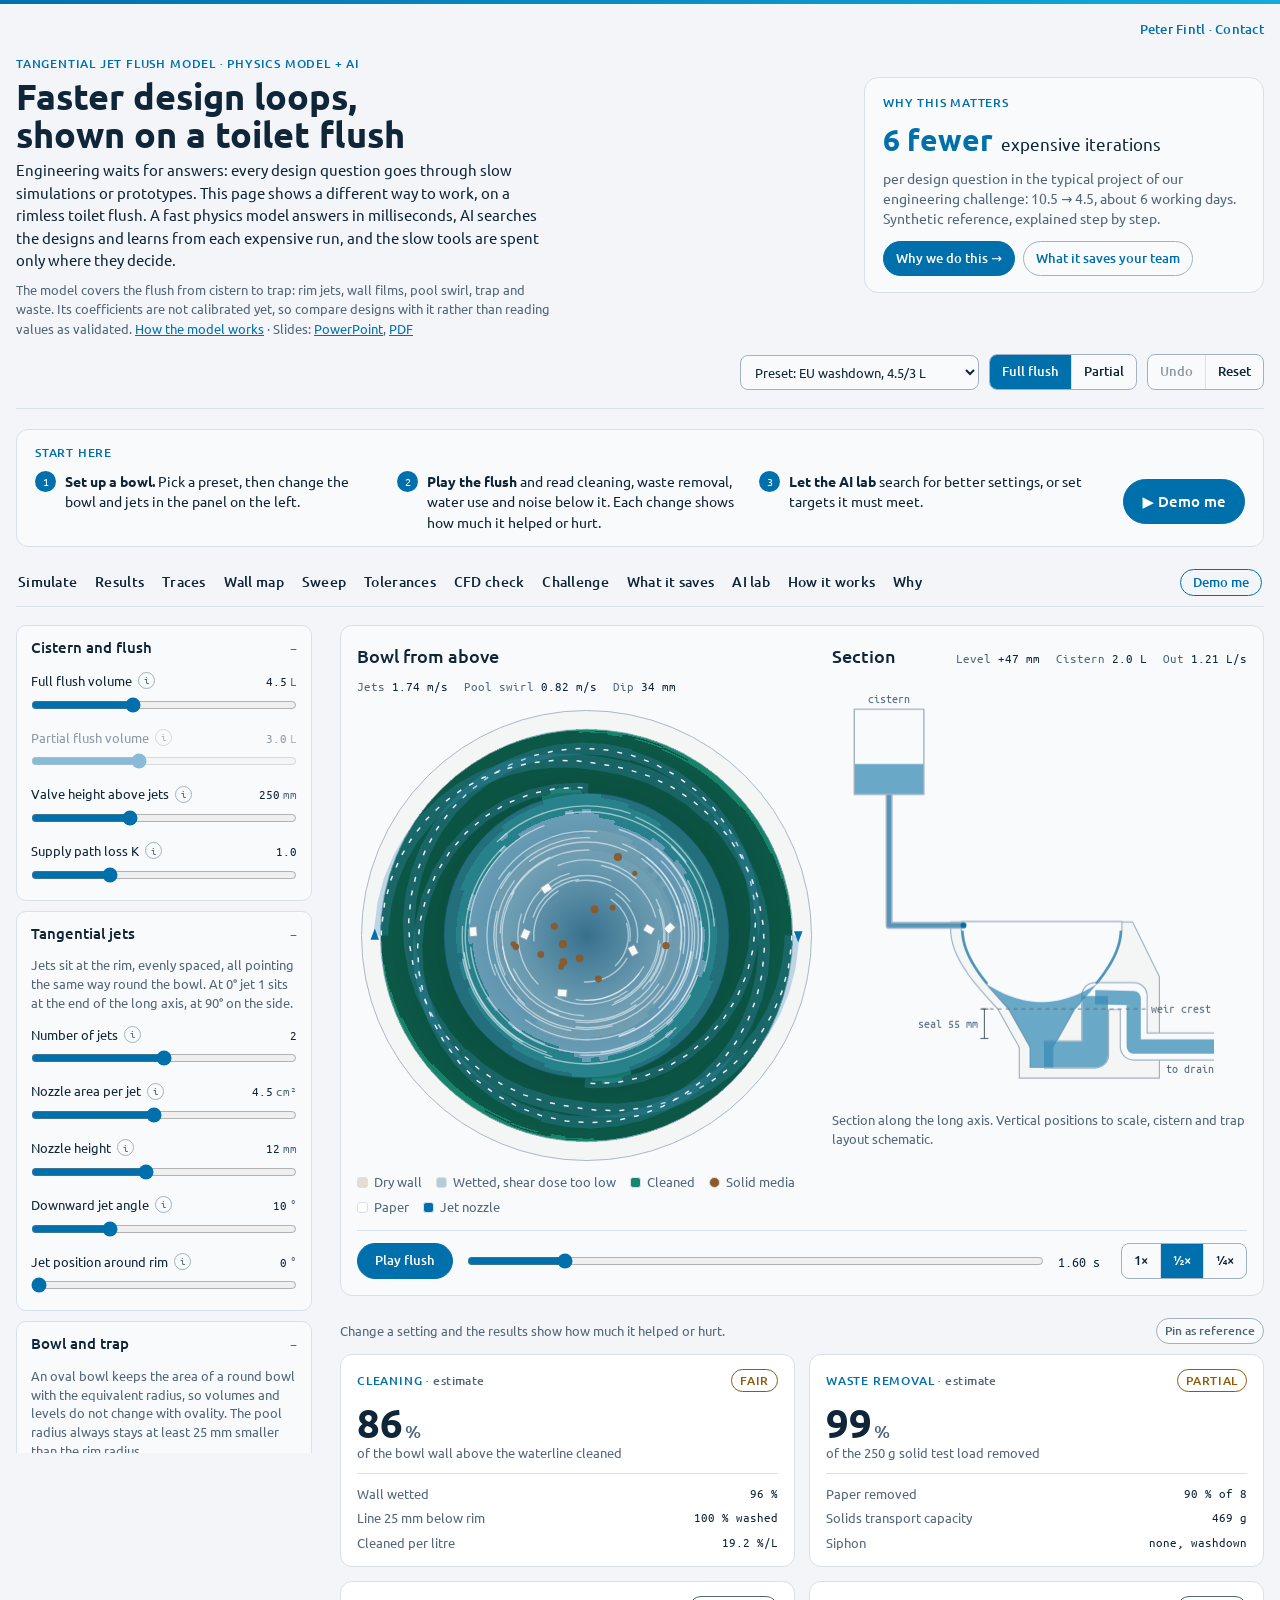
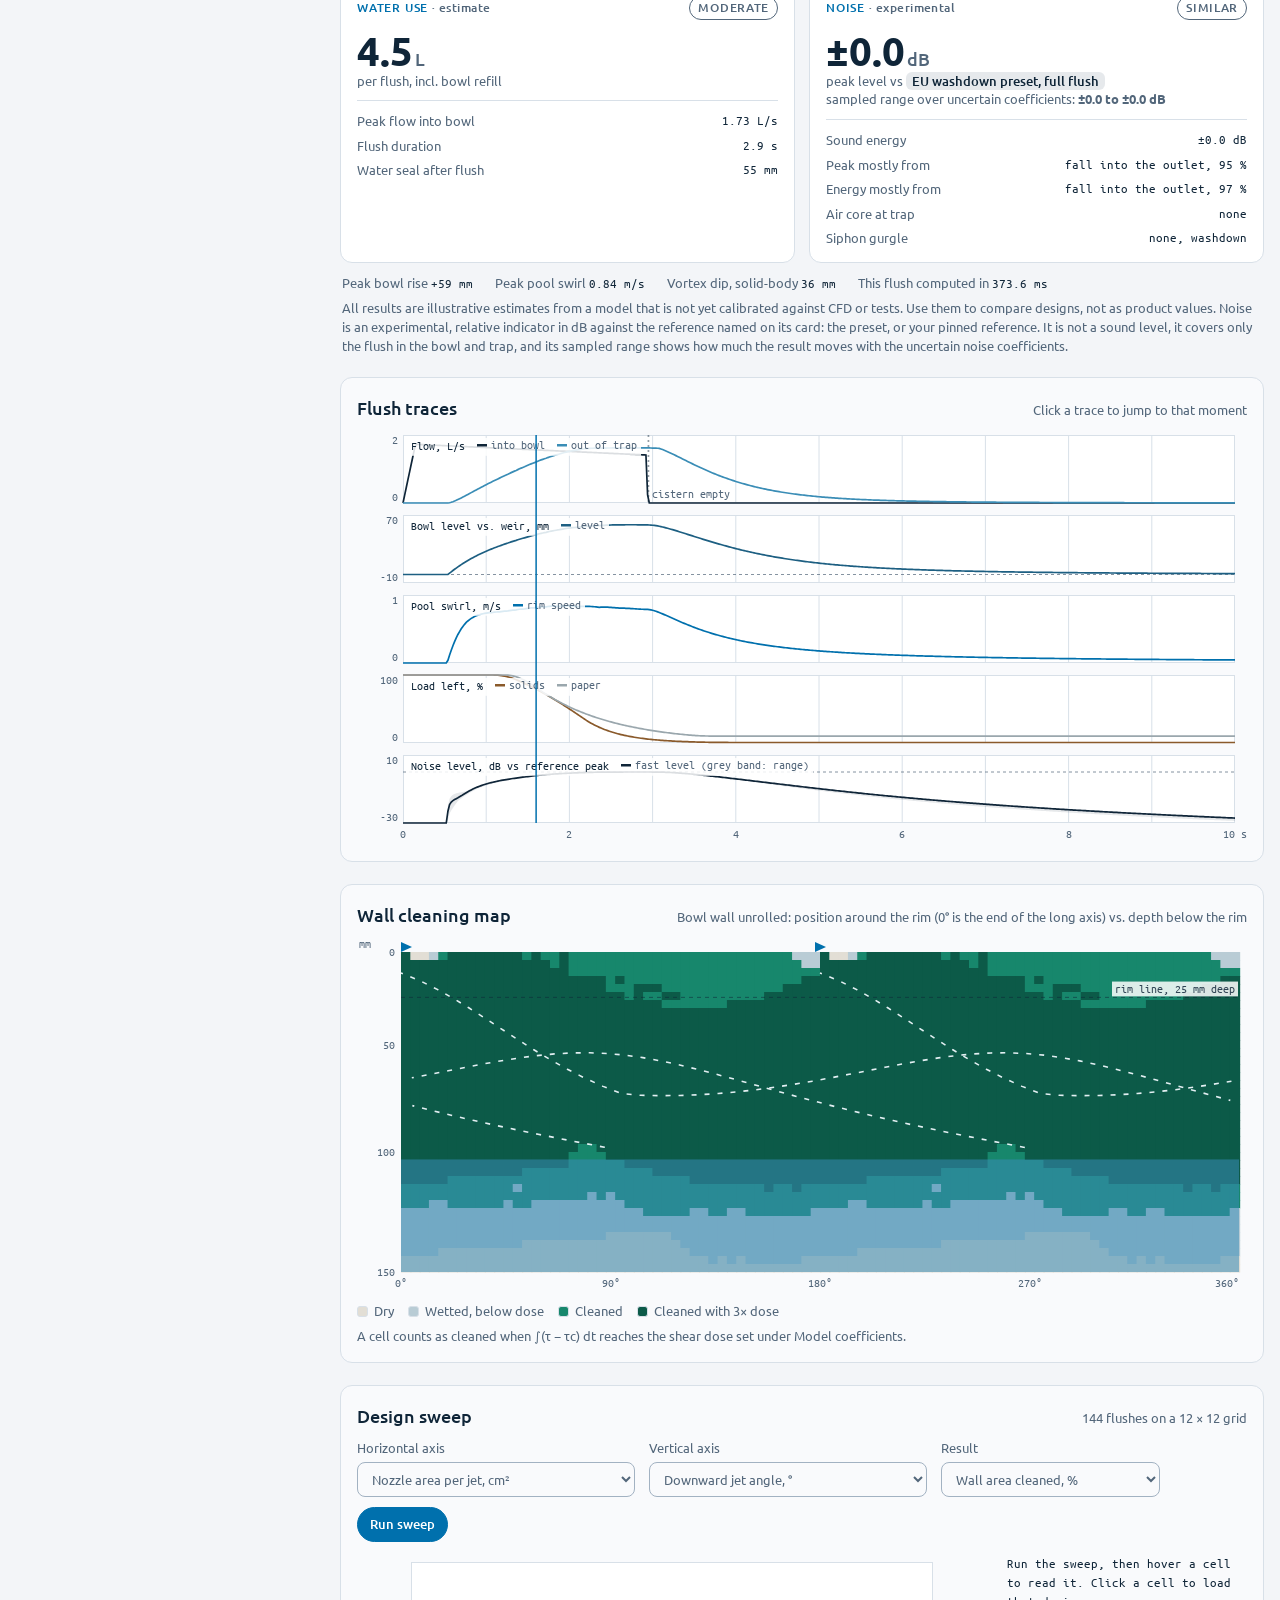
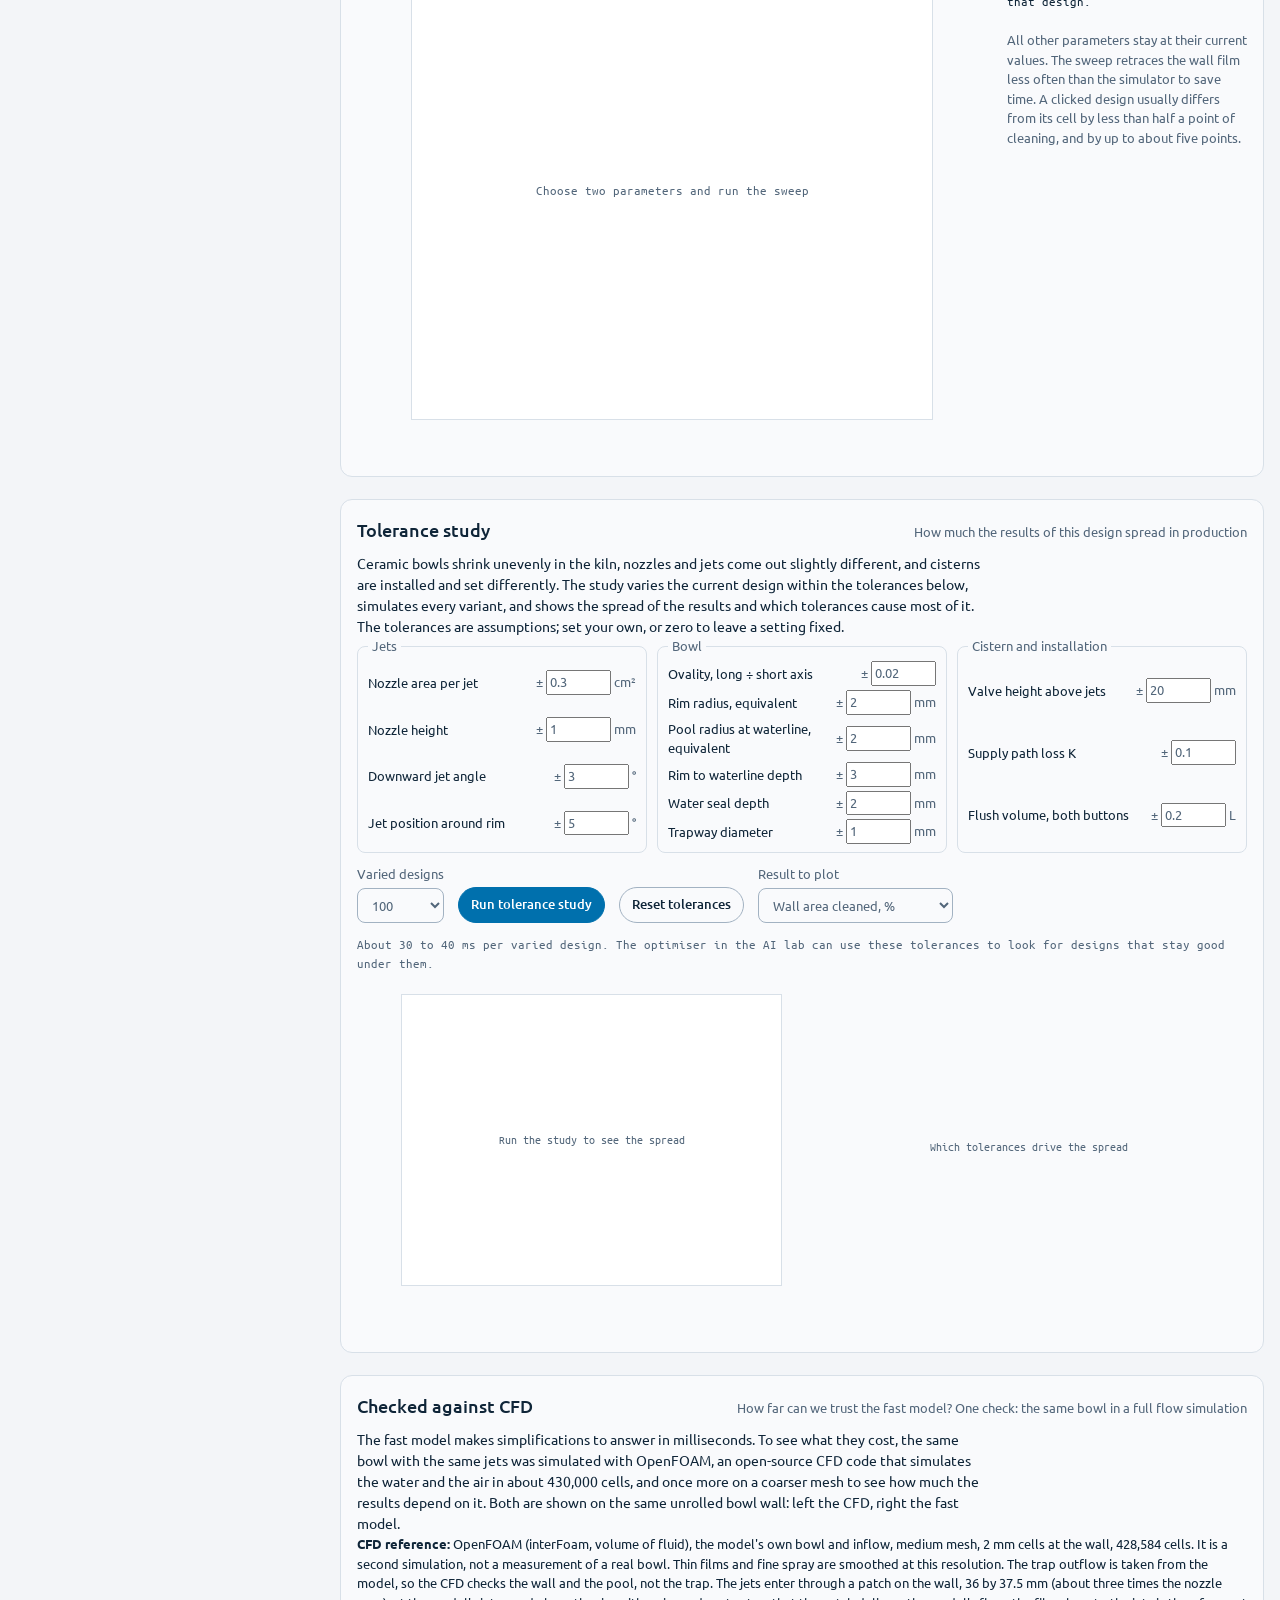
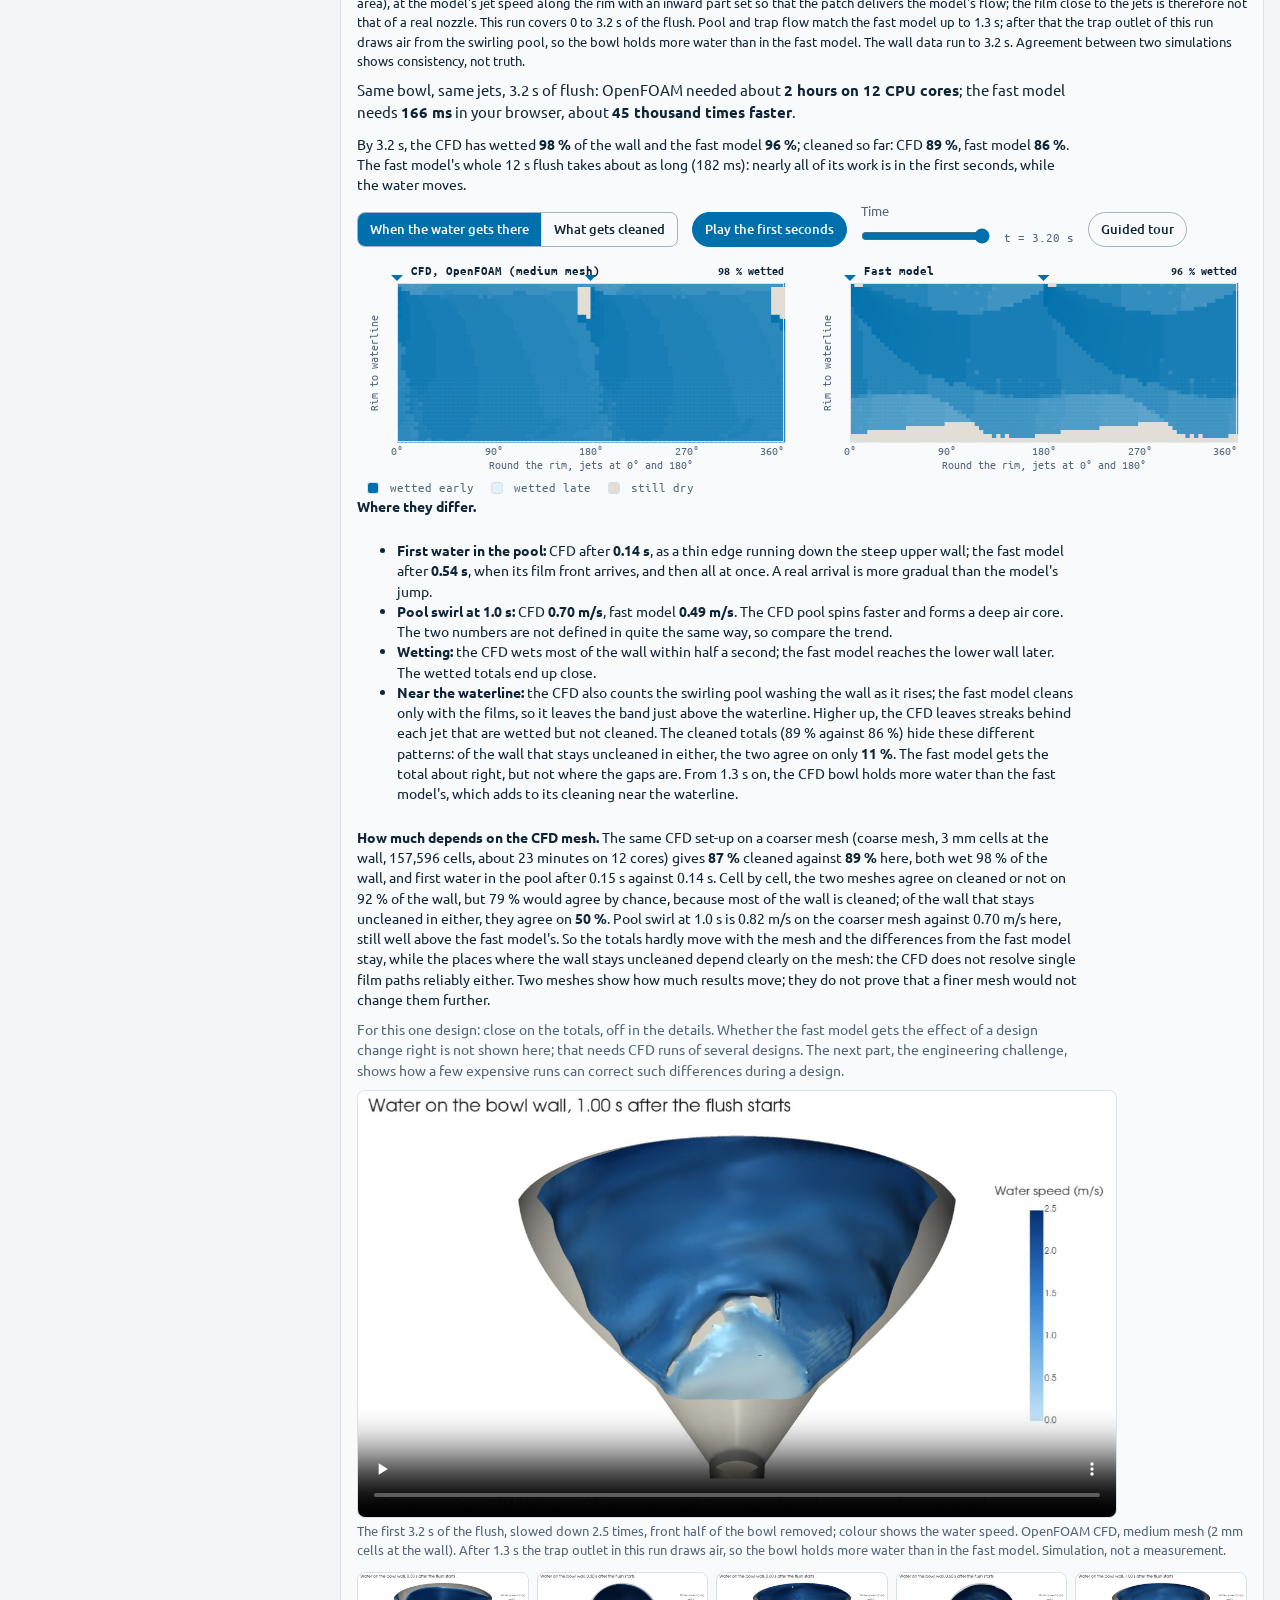
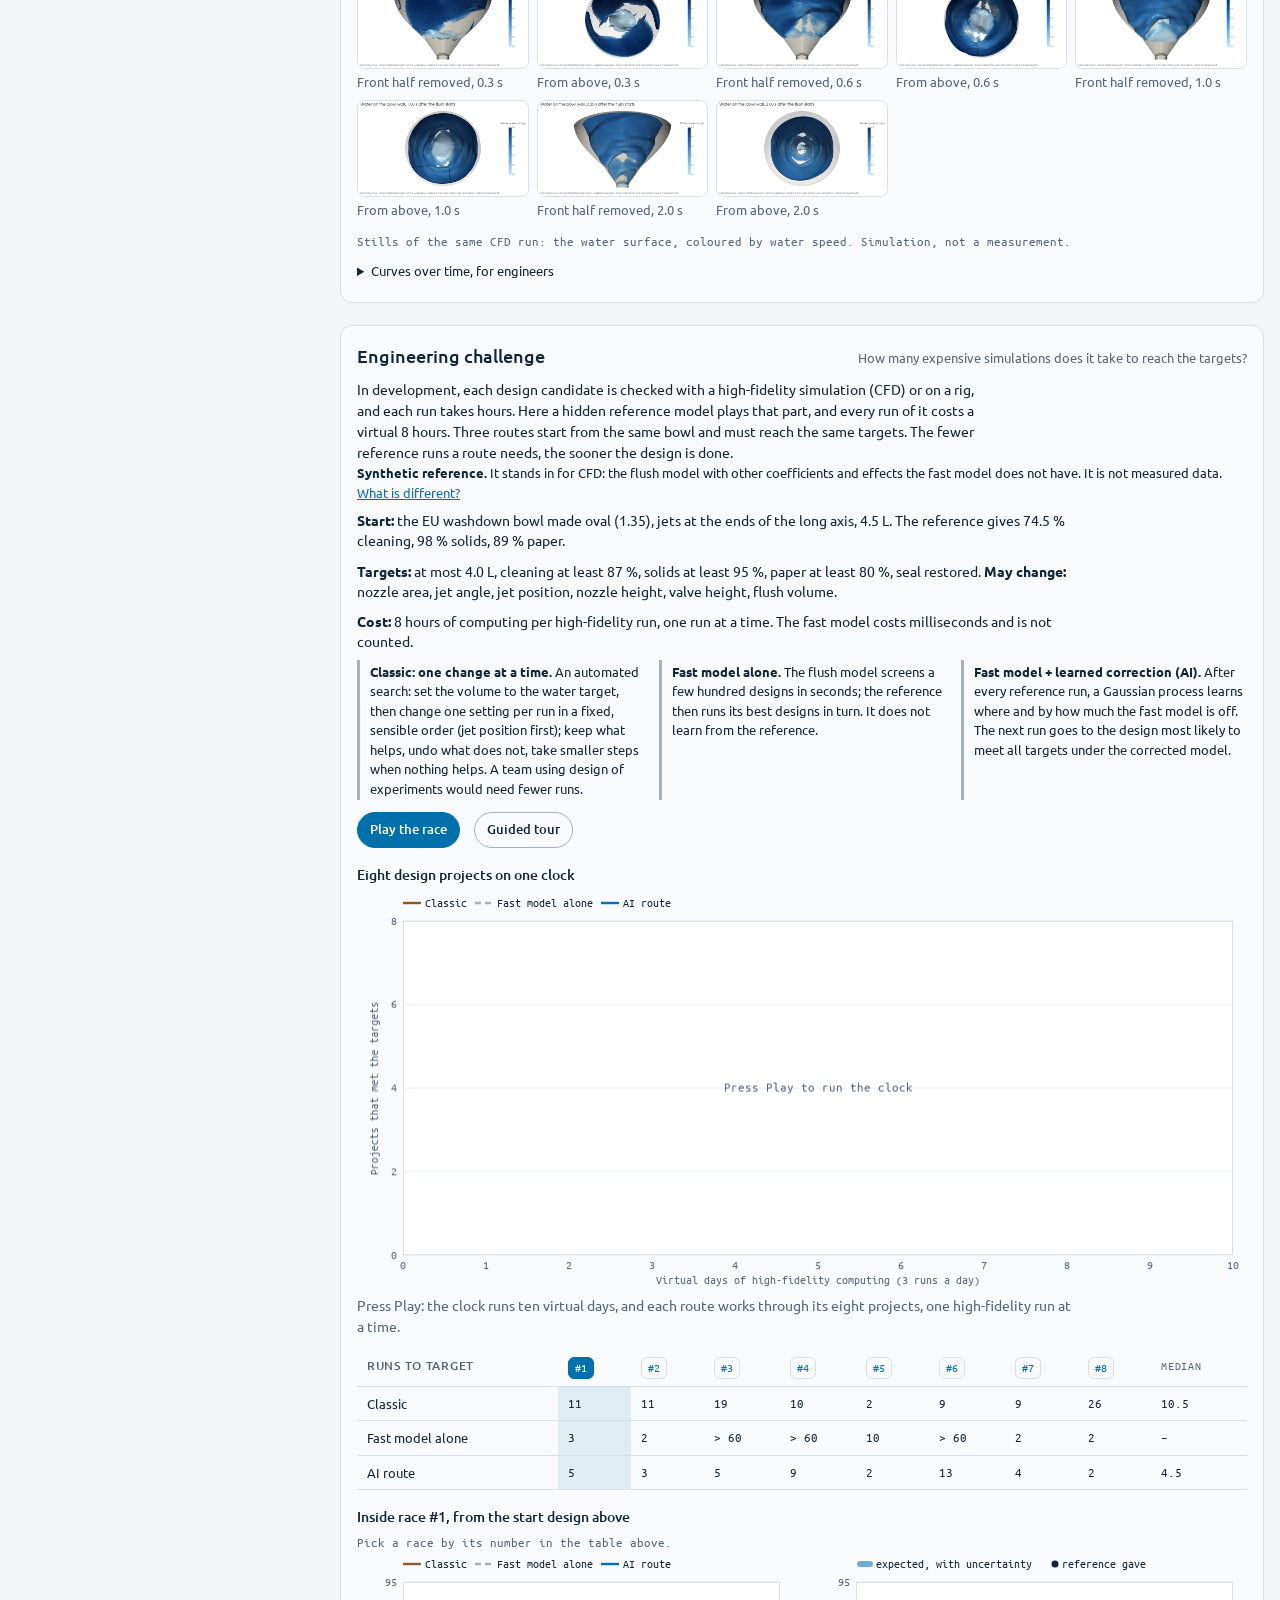
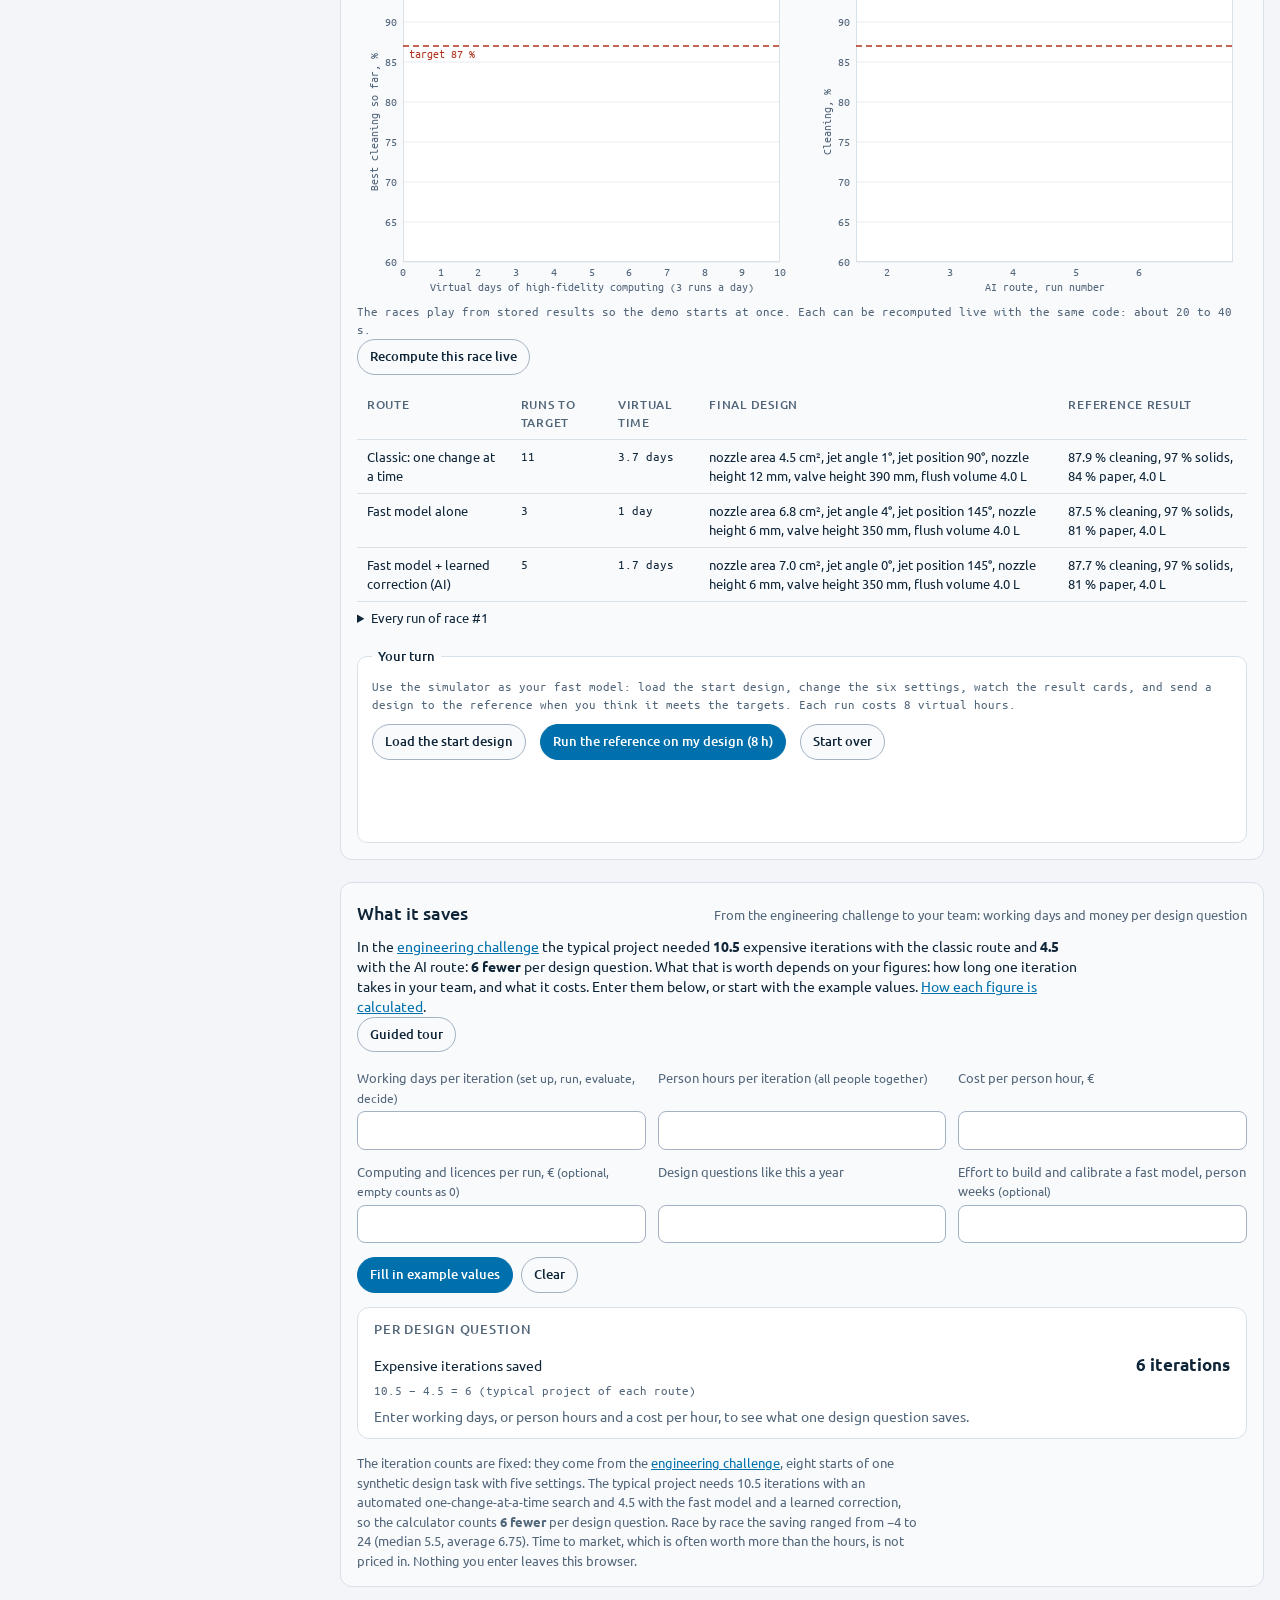
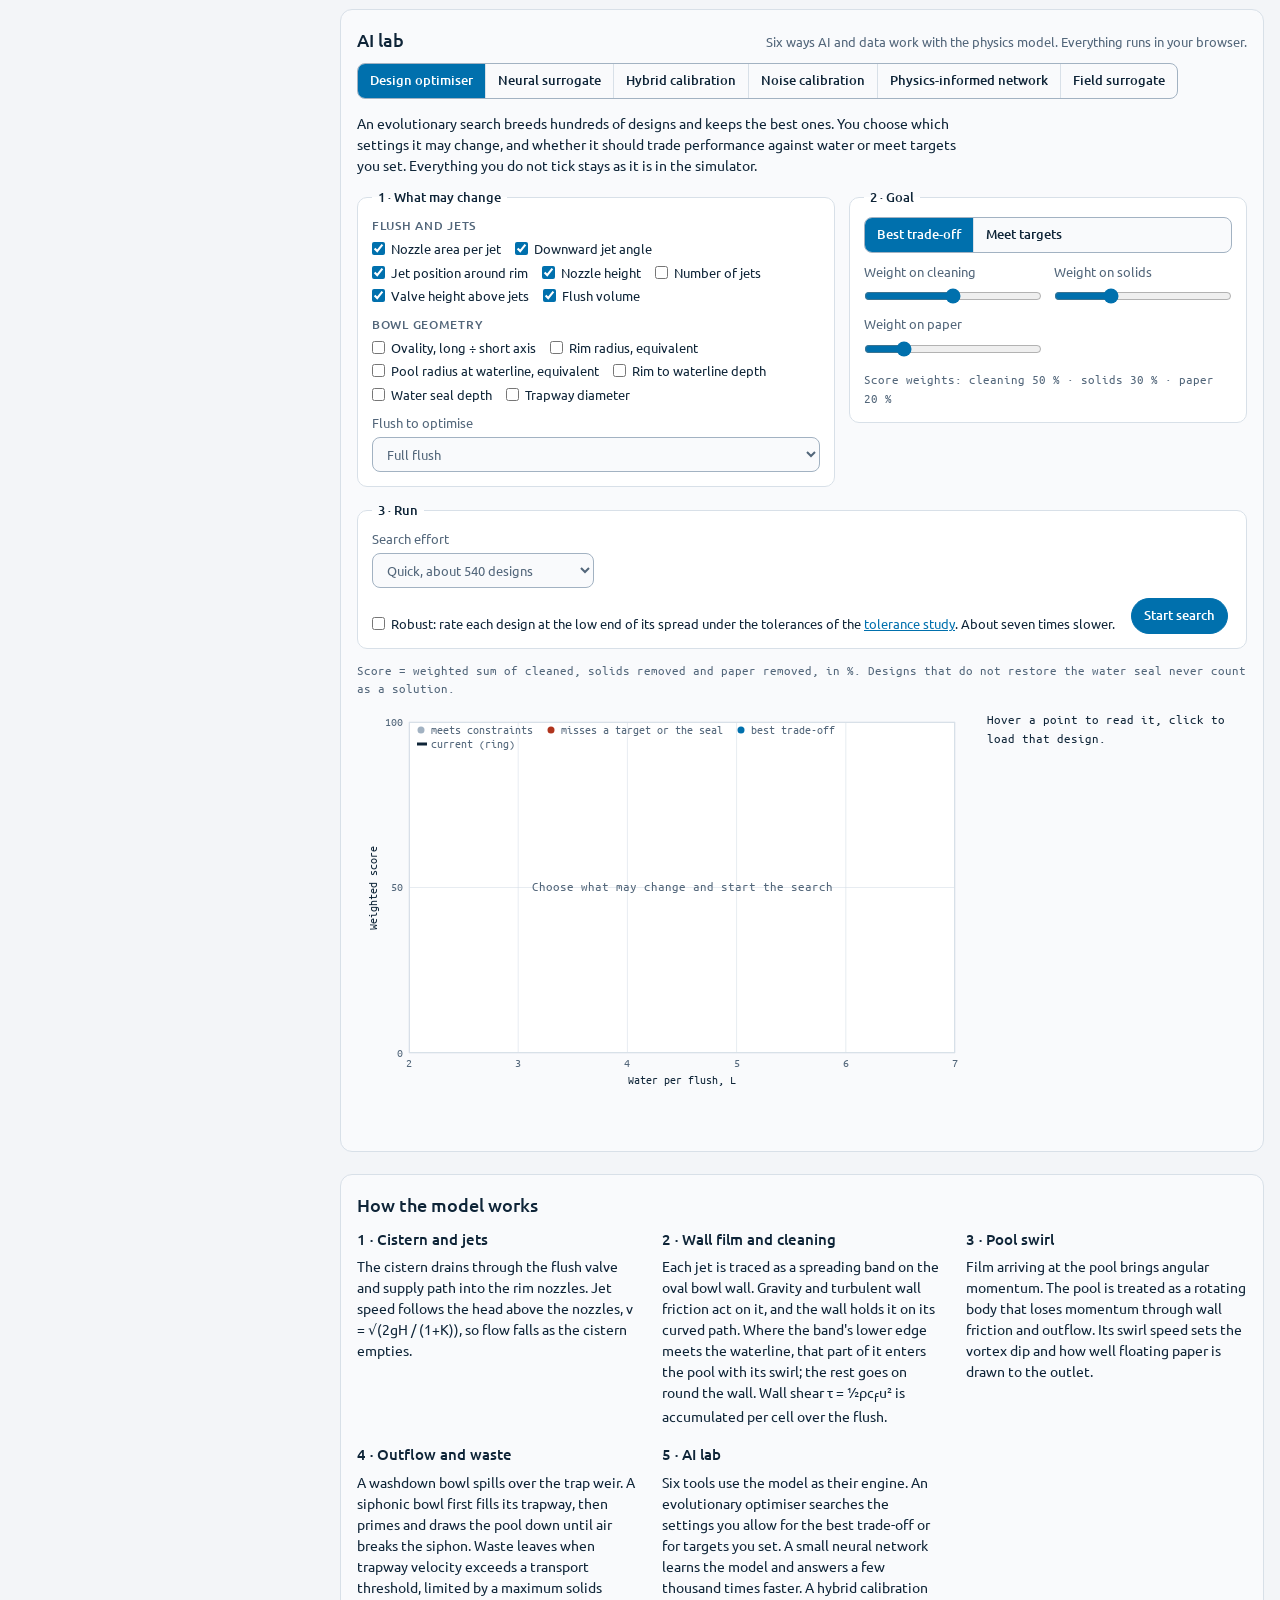
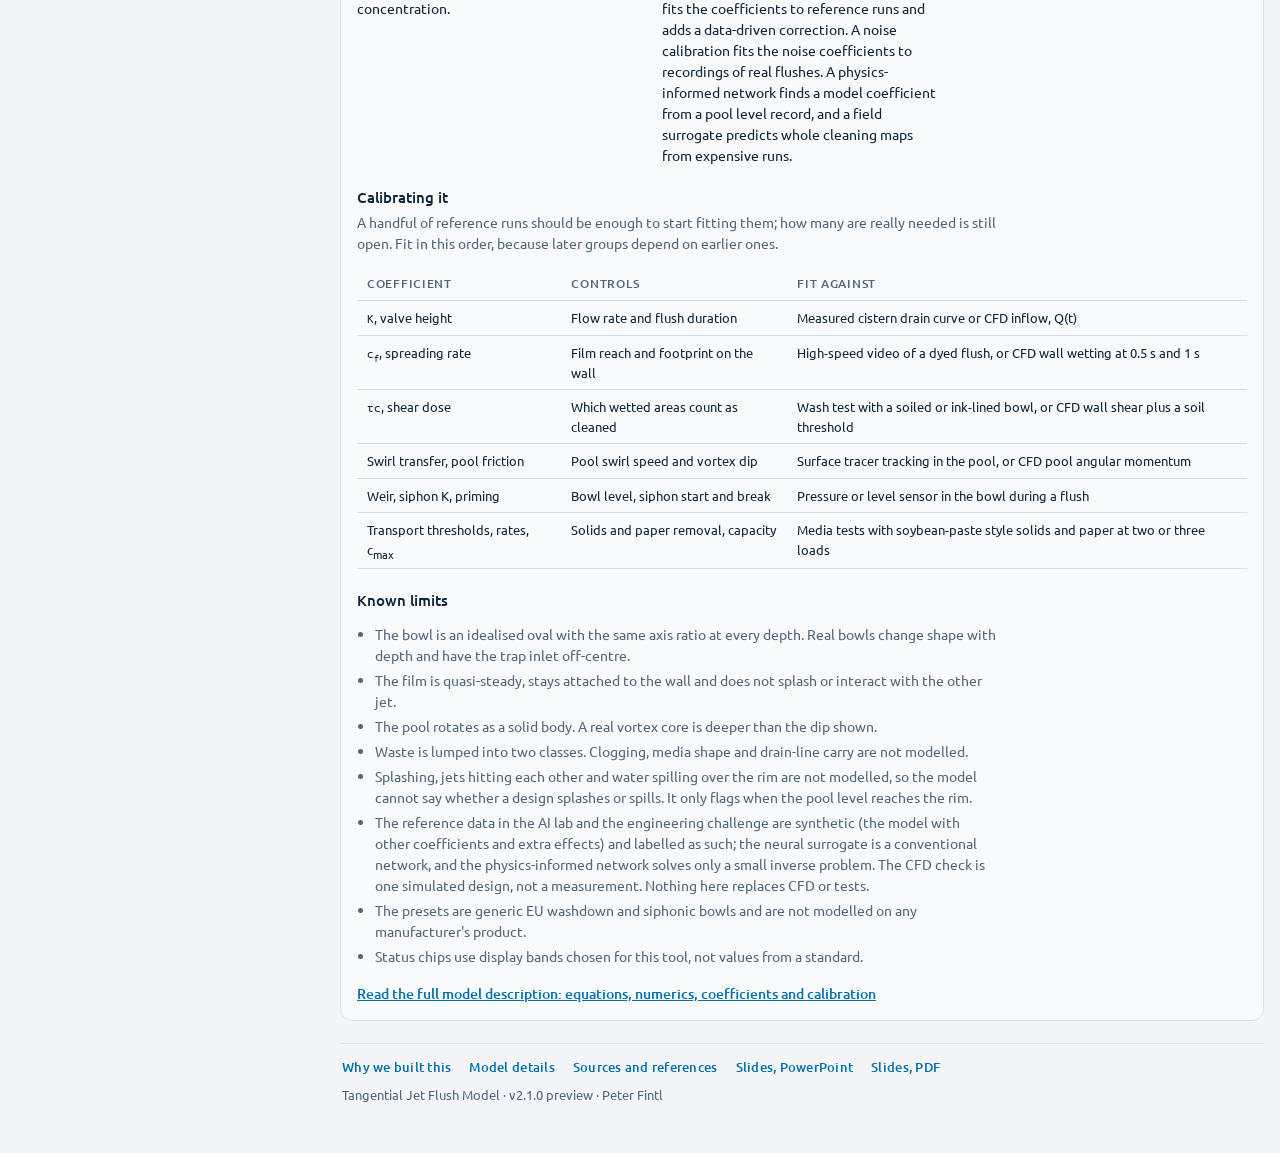
==== index.html @ 787d86f7 "Preview 2.1: simulator page leads with the why - heading 'Faster design loops, shown on a toilet flu" ====
<!doctype html>
<html lang="en">
<head>
<meta charset="utf-8">
<meta name="viewport" content="width=device-width, initial-scale=1, viewport-fit=cover">
<meta name="description" content="A fast model of how a rimless toilet flushes: cleaning, waste removal, water use and relative noise in milliseconds, with an AI lab for design search and calibration.">
<title>Tangential Jet Flush Model</title>
<link rel="icon" href="data:image/svg+xml,%3Csvg xmlns=%22http://www.w3.org/2000/svg%22 viewBox=%220 0 32 32%22%3E%3Ccircle cx=%2216%22 cy=%2216%22 r=%2215%22 fill=%22%230070ad%22/%3E%3Cpath d=%22M9 13a7 7 0 0 0 14 0%22 fill=%22none%22 stroke=%22%23fff%22 stroke-width=%223%22 stroke-linecap=%22round%22/%3E%3C/svg%3E">
<link rel="preload" href="fonts/ubuntu-latin-400-normal.woff2" as="font" type="font/woff2" crossorigin>
<link rel="preload" href="fonts/ubuntu-latin-500-normal.woff2" as="font" type="font/woff2" crossorigin>
<link rel="stylesheet" href="fonts/fonts.css">
<style>
html{-webkit-text-size-adjust:100%} body{margin:0} [hidden]{display:none!important} img{max-width:100%}
/* Layout: engineering workbench. Sticky control rail left, stacked instrument panels right (views, KPIs, traces, wall map, sweep). */
:root{
  --bg:#f3f5f8; --surface:#f9fafc; --raised:#ffffff; --ink:#0f2538; --muted:#52667a; --line:#d8e0e8; --line-strong:#a2b2c2;
  --accent:#0070ad; --accent-ink:#ffffff;
  --water:#3a8db6; --water-soft:#bfdcea; --water-deep:#1d5f82;
  --dry:#e2ded5; --wet:#b9ccd5; --clean:#17876c; --clean-strong:#0c5a48; --lip:#f4f6f6; --tracer:#eef7fb;
  --solid:#8a5a2b; --paper:#ffffff; --paper-edge:#9aa7ad;
  --good:#1c7a4e; --warn:#8f5b08; --bad:#b0341d;
  --seq0:#e4f0f8; --seq1:#0070ad;
  --f-display:"Ubuntu",system-ui,-apple-system,"Segoe UI",sans-serif;
  --f-body:"Ubuntu",system-ui,-apple-system,"Segoe UI",sans-serif;
  --f-mono:"Ubuntu Mono",ui-monospace,SFMono-Regular,Menlo,Consolas,monospace;
  --brand-1:#0070ad; --brand-2:#12abdb;
}
@media (prefers-color-scheme: dark){ :root:not([data-theme="light"]){
  --bg:#08131d; --surface:#0d1b28; --raised:#122333; --ink:#e4ecf3; --muted:#8fa3b5; --line:#1c3044; --line-strong:#3e5a72;
  --accent:#12abdb; --accent-ink:#04131d;
  --water:#4aa5d2; --water-soft:#1f4759; --water-deep:#8fd0ef;
  --dry:#30363a; --wet:#3b5663; --clean:#35b58e; --clean-strong:#8fe0c3; --lip:#1d2a31; --tracer:#c4e7f6;
  --solid:#c48b52; --paper:#e9eff1; --paper-edge:#7d8f97;
  --good:#4cc38a; --warn:#e2a646; --bad:#f07b64;
  --seq0:#0f2231; --seq1:#12abdb; color-scheme:dark } }
:root[data-theme="dark"]{
  --bg:#08131d; --surface:#0d1b28; --raised:#122333; --ink:#e4ecf3; --muted:#8fa3b5; --line:#1c3044; --line-strong:#3e5a72;
  --accent:#12abdb; --accent-ink:#04131d;
  --water:#4aa5d2; --water-soft:#1f4759; --water-deep:#8fd0ef;
  --dry:#30363a; --wet:#3b5663; --clean:#35b58e; --clean-strong:#8fe0c3; --lip:#1d2a31; --tracer:#c4e7f6;
  --solid:#c48b52; --paper:#e9eff1; --paper-edge:#7d8f97;
  --good:#4cc38a; --warn:#e2a646; --bad:#f07b64;
  --seq0:#0f2231; --seq1:#12abdb; color-scheme:dark }

*{box-sizing:border-box}
body{background:var(--bg);color:var(--ink);font-family:var(--f-body);font-size:14px;line-height:1.5}
.wrap{max-width:1380px;margin:0 auto;padding-left:max(16px, env(safe-area-inset-left, 0px));padding-right:max(16px, env(safe-area-inset-right, 0px));padding-block:20px 48px}
h1,h2,h3{font-family:var(--f-display);text-wrap:balance;margin:0;letter-spacing:.005em}
h1{font-size:clamp(26px,3.2vw,36px);font-weight:700;line-height:1.05}
h2{font-size:18px;font-weight:500}
h3{font-size:15px;font-weight:500}
p{margin:0}
.mono,.num{font-family:var(--f-mono);font-variant-numeric:tabular-nums}
.eyebrow{font-family:var(--f-display);font-weight:500;font-size:11.5px;letter-spacing:.09em;text-transform:uppercase;color:var(--muted)}
.muted{color:var(--muted)}
button,select,input{font:inherit;color:inherit}
:focus-visible{outline:2px solid var(--accent);outline-offset:2px}

/* author link */
.site{display:flex;justify-content:flex-end;margin-bottom:14px}
.site a{font-family:var(--f-display);font-weight:500;font-size:13px;letter-spacing:.02em;color:var(--accent);text-decoration:none;border-bottom:1px solid transparent}
.site a:hover{border-bottom-color:currentColor}
/* header */
.top{display:grid;grid-template-columns:minmax(0,1fr) minmax(300px,400px);gap:16px 40px;align-items:start;padding-bottom:18px;border-bottom:1px solid var(--line);margin-bottom:20px}
.top .actions{grid-column:1 / -1;justify-content:flex-end}
.whycard{background:var(--surface);border:1px solid var(--line);border-radius:14px;padding:16px 18px;display:grid;gap:6px;align-self:start;margin-top:22px}
.whycard .why-v{margin:0;font-size:17px;color:var(--ink)}
.whycard .why-v b{font-family:var(--f-display);font-size:30px;color:var(--accent);margin-right:4px}
.whycard .why-l{margin:0;font-size:13.5px;color:var(--muted)}
.whycard .why-btns{display:flex;flex-wrap:wrap;gap:8px;margin-top:6px}
.whycard .btn{text-decoration:none}
@media (max-width:860px){ .top{grid-template-columns:minmax(0,1fr)} .whycard{margin-top:0} .top .actions{justify-content:flex-start} }
.top .title{display:grid;gap:6px;min-width:0;max-width:68ch}
.top .lede{color:var(--muted);font-size:14px}
.top .lede{color:var(--ink);font-size:15px}
.top .lede-detail{color:var(--muted);font-size:13px;margin-top:2px}
.top .lede-detail a{color:var(--accent)}
.top .actions{display:flex;flex-wrap:wrap;gap:10px;align-items:center}
.seg{display:inline-flex;border:1px solid var(--line-strong);border-radius:8px;overflow:hidden;background:var(--surface)}
.seg button{border:0;background:transparent;padding:7px 12px;cursor:pointer;font-size:13px;font-weight:500}
.seg button+button{border-left:1px solid var(--line)}
.seg button[aria-pressed="true"]{background:var(--accent);color:var(--accent-ink)}
.btn{border:1px solid var(--line-strong);background:var(--surface);border-radius:8px;padding:7px 12px;cursor:pointer;font-size:13px;font-weight:500}
.btn:hover{border-color:var(--accent)}
.btn.primary{background:var(--accent);color:var(--accent-ink);border-color:var(--accent)}
select{border:1px solid var(--line-strong);background:var(--surface);border-radius:8px;padding:7px 10px;font-size:13px;max-width:100%}

/* layout */
.layout{display:grid;grid-template-columns:300px minmax(0,1fr);gap:24px;align-items:start}
.rail{position:sticky;top:calc(env(safe-area-inset-top, 0px) + 60px);max-height:calc(100vh - 72px);overflow:auto;padding-right:4px;display:grid;gap:10px}
.main{display:grid;gap:22px;min-width:0}
@media (max-width:940px){
  .layout{grid-template-columns:minmax(0,1fr)}
  .rail{position:fixed;left:0;right:0;top:auto;bottom:calc(58px + env(safe-area-inset-bottom, 0px));max-height:64vh;overflow:auto;z-index:40;background:var(--bg);border-top:1px solid var(--line-strong);border-radius:14px 14px 0 0;box-shadow:0 -10px 28px rgba(10,20,30,.22);padding:14px max(16px, env(safe-area-inset-right, 0px)) 18px max(16px, env(safe-area-inset-left, 0px));transform:translateY(115%);visibility:hidden;transition:transform .25s ease, visibility 0s linear .25s}
  .rail.open{transform:none;visibility:visible;transition:transform .25s ease}
  .wrap{padding-bottom:96px}
}

/* controls */
details.grp{background:var(--surface);border:1px solid var(--line);border-radius:10px}
details.grp>summary{list-style:none;cursor:pointer;padding:10px 14px;display:flex;justify-content:space-between;align-items:center;gap:8px}
details.grp>summary::-webkit-details-marker{display:none}
details.grp>summary::after{content:"+";font-family:var(--f-mono);color:var(--muted)}
details.grp[open]>summary::after{content:"\2212"}
.grp .body{padding:2px 14px 14px;display:grid;gap:12px}
.grp .note{font-size:12.5px;color:var(--muted)}
.ctl{display:grid;gap:3px}
.ctl .row{display:flex;justify-content:space-between;gap:8px;align-items:baseline}
.ctl label{font-size:13px}
.ctl output{font-family:var(--f-mono);font-variant-numeric:tabular-nums;font-size:12.5px;color:var(--ink);white-space:nowrap}
.ctl output .u{color:var(--muted);margin-left:3px}
input[type=range]{width:100%;accent-color:var(--accent);margin:0;height:22px}
.ctl.off{opacity:.45}

/* panels */
.panel{background:var(--surface);border:1px solid var(--line);border-radius:12px;padding:16px;min-width:0}
.panel-head{display:flex;flex-wrap:wrap;justify-content:space-between;gap:8px 16px;align-items:baseline;margin-bottom:10px}
.views{display:grid;grid-template-columns:minmax(0,1.05fr) minmax(0,.95fr);gap:16px}
@media (max-width:760px){ .views{grid-template-columns:minmax(0,1fr)} }
figure{margin:0;min-width:0}
canvas{display:block;width:100%;max-width:100%}
#cvTop{aspect-ratio:1/1}
#cvSec{aspect-ratio:1/1.02}
.legend{display:flex;flex-wrap:wrap;gap:6px 14px;font-size:12.5px;color:var(--muted);margin-top:8px}
.legend i{display:inline-block;width:11px;height:11px;border-radius:3px;margin-right:6px;vertical-align:-1px;border:1px solid var(--line)}
.readout{display:flex;flex-wrap:wrap;gap:4px 16px;font-family:var(--f-mono);font-size:12.5px;color:var(--muted);font-variant-numeric:tabular-nums}
.readout b{color:var(--ink);font-weight:500}

.transport{display:flex;flex-wrap:wrap;gap:10px 14px;align-items:center;margin-top:14px;padding-top:12px;border-top:1px solid var(--line)}
.transport input[type=range]{flex:1 1 220px;min-width:0}
.transport .tnow{font-family:var(--f-mono);font-variant-numeric:tabular-nums;min-width:7ch}
#play{min-width:96px}

/* KPIs */
.kpis{display:grid;grid-template-columns:repeat(4,minmax(0,1fr));gap:14px}
@media (max-width:1320px){ .kpis{grid-template-columns:repeat(2,minmax(0,1fr))} }
@media (max-width:860px){ .kpis{grid-template-columns:minmax(0,1fr)} }
.pending{opacity:.45;transition:opacity .15s}
.pending-note{color:var(--warn,var(--muted));font-weight:500}
.rng{color:var(--muted);font-size:11.5px;white-space:nowrap}
.reftag{display:inline-block;padding:0 6px;border-radius:6px;background:color-mix(in srgb, var(--muted) 14%, transparent);color:var(--ink);font-weight:500;white-space:nowrap}
.reftag.pin{background:color-mix(in srgb, var(--accent) 16%, transparent);color:var(--accent)}
.kpi{background:var(--raised);border:1px solid var(--line);border-radius:12px;padding:14px 16px;display:grid;gap:10px;align-content:start}
.kpi .head{display:flex;justify-content:space-between;align-items:center;gap:8px}
.kpi .rank{font-family:var(--f-mono);font-size:11.5px;color:var(--muted)}
.kpi .big{font-family:var(--f-display);font-weight:700;font-size:40px;line-height:1;font-variant-numeric:tabular-nums}
.kpi .big small{font-size:18px;font-weight:500;margin-left:2px;color:var(--muted)}
.kpi .cap{font-size:12.5px;color:var(--muted);margin-top:2px}
.kpi dl{margin:0;display:grid;grid-template-columns:1fr auto;gap:5px 12px;font-size:13px;border-top:1px solid var(--line);padding-top:10px}
.kpi dt{color:var(--muted)}
.kpi dd{margin:0;font-family:var(--f-mono);font-variant-numeric:tabular-nums;text-align:right}
.chip{font-family:var(--f-display);font-weight:500;font-size:11.5px;letter-spacing:.06em;text-transform:uppercase;padding:2px 8px;border-radius:999px;border:1px solid currentColor;white-space:nowrap}
.chip.good{color:var(--good)} .chip.warn{color:var(--warn)} .chip.bad{color:var(--bad)} .chip.neutral{color:var(--muted)}
.strip{display:flex;flex-wrap:wrap;gap:6px 22px;font-size:13px;color:var(--muted);padding:10px 2px 0}
.strip b{font-family:var(--f-mono);font-weight:500;color:var(--ink);font-variant-numeric:tabular-nums}

#cvChart{aspect-ratio:2.15/1}
@media (max-width:600px){ #cvChart{aspect-ratio:1.1/1} }
#cvWall{aspect-ratio:2.5/1}
@media (max-width:600px){ #cvWall{aspect-ratio:1.6/1} }

/* sweep */
.sweep-ctl{display:flex;flex-wrap:wrap;gap:10px 14px;align-items:end;margin-bottom:12px}
.sweep-ctl .f{display:grid;gap:4px;font-size:12.5px;color:var(--muted);min-width:0}
.sweep-grid{display:grid;grid-template-columns:minmax(0,1fr) 240px;gap:18px;align-items:start}
@media (max-width:820px){ .sweep-grid{grid-template-columns:minmax(0,1fr)} }
#cvSweep{aspect-ratio:1.25/1;cursor:crosshair;max-width:640px}
.sweep-side{display:grid;gap:10px;font-size:13px}
.sweep-side .hov{font-family:var(--f-mono);font-size:12.5px;min-height:3.2em;color:var(--ink)}

/* footer */
.doclink{color:var(--accent);font-weight:500}
.foot{display:flex;flex-wrap:wrap;gap:8px 20px;align-items:baseline;justify-content:space-between;padding:14px 2px 0;border-top:1px solid var(--line);font-size:13px}
.foot a{color:var(--accent);font-family:var(--f-display);font-weight:500;letter-spacing:.02em;text-decoration:none}
.foot a:hover{text-decoration:underline}
.footlinks{display:inline-flex;gap:18px;flex-wrap:wrap}
/* start here, jump menu, history, deltas */
body::before{content:"";position:fixed;inset:0 0 auto;height:env(safe-area-inset-top, 0px);z-index:31;background:var(--bg)}
.starthere{display:grid;grid-template-columns:minmax(0,1fr) auto;gap:10px 24px;align-items:center;background:var(--surface);border:1px solid var(--line);border-radius:12px;padding:14px 18px;margin-bottom:12px}
.starthere .eyebrow{grid-column:1/-1}
.starthere ol{margin:0;padding:0;list-style:none;display:grid;grid-template-columns:repeat(3,minmax(0,1fr));gap:10px 22px;counter-reset:sh}
.starthere li{counter-increment:sh;position:relative;padding-left:30px;font-size:13.5px;min-width:0}
.starthere li::before{content:counter(sh);position:absolute;left:0;top:0;width:21px;height:21px;border-radius:50%;background:var(--accent);color:var(--accent-ink);font-family:var(--f-mono);font-size:12px;display:grid;place-items:center}
.starthere .demo{font-size:15px;padding:10px 18px}
@media (max-width:860px){ .starthere{grid-template-columns:minmax(0,1fr)} .starthere ol{grid-template-columns:minmax(0,1fr)} }
.phone-only{display:none}
@media (max-width:940px){ .phone-only{display:inline} .desk-only{display:none} }
.jump{position:sticky;top:env(safe-area-inset-top, 0px);z-index:30;display:flex;gap:4px 18px;align-items:center;overflow-x:auto;background:var(--bg);border-bottom:1px solid var(--line);padding:10px 2px;margin-bottom:18px;scrollbar-width:none;white-space:nowrap}
.jump::-webkit-scrollbar{display:none}
.jump a{font-family:var(--f-display);font-weight:500;font-size:13.5px;color:var(--ink);text-decoration:none;letter-spacing:.02em}
.jump a:hover{color:var(--accent)}
.jump-demo{margin-left:auto;border:1px solid var(--accent);color:var(--accent);background:transparent;border-radius:999px;padding:3px 12px;font-family:var(--f-display);font-weight:500;font-size:13px;cursor:pointer}
.jump-demo{transition:opacity .2s ease, visibility 0s linear 0s}
.jump-demo.away{opacity:0;visibility:hidden;pointer-events:none;transition:opacity .2s ease, visibility 0s linear .2s}
@media (prefers-reduced-motion: reduce){ .jump-demo,.jump-demo.away{transition:none} }
section[id],.panel[id]{scroll-margin-top:64px}
.seg button:disabled{opacity:.45;cursor:default}
.validity{margin:0 0 10px;padding:10px 14px;border:1px solid var(--bad);border-radius:10px;color:var(--ink);background:color-mix(in srgb, var(--bad) 10%, var(--surface));font-size:13.5px}
.validity b{color:var(--bad)}
.restored{display:flex;align-items:center;gap:10px;flex-wrap:wrap;margin:0 0 14px;padding:8px 8px 8px 14px;border:1px solid var(--line);border-radius:10px;background:var(--surface);color:var(--muted);font-size:13.5px}
.restored .linkbtn{background:none;border:0;padding:0;font:inherit;color:var(--accent);text-decoration:underline;cursor:pointer}
.restored .restored-x{margin-left:auto;background:none;border:0;font-size:18px;line-height:1;color:var(--muted);cursor:pointer;padding:2px 8px;border-radius:6px}
.restored .restored-x:hover,.restored .linkbtn:hover{color:var(--ink)}
.est{font-weight:500;letter-spacing:.04em;color:var(--muted);text-transform:none;font-family:var(--f-body);font-size:11.5px}
.estline{font-size:12.5px;color:var(--muted);margin:6px 2px 0}
.cmpbar{display:flex;flex-wrap:wrap;gap:8px 14px;align-items:center;justify-content:space-between;font-size:13px;color:var(--muted);margin-bottom:10px}
.cmpbar b{color:var(--ink);font-weight:500}
.delta{display:inline-block;font-family:var(--f-mono);font-size:12.5px;font-weight:500;padding:1px 6px;border-radius:6px;margin-left:8px;vertical-align:middle;line-height:1.4}
.kpi .big .delta{font-size:15px;margin-left:12px;vertical-align:.45em}
.delta.up{color:var(--good);background:color-mix(in srgb, var(--good) 14%, transparent)}
.delta.down{color:var(--bad);background:color-mix(in srgb, var(--bad) 14%, transparent)}
.delta.zero{color:var(--muted);background:color-mix(in srgb, var(--muted) 12%, transparent)}
@keyframes kpiflash{0%{box-shadow:0 0 0 0 color-mix(in srgb, var(--accent) 55%, transparent)}100%{box-shadow:0 0 0 14px transparent}}
.kpi.flash{animation:kpiflash 1s ease-out}
@media (prefers-reduced-motion: reduce){ .kpi.flash{animation:none} .rail{transition:none!important} }
.ctl .lab{display:inline-flex;gap:6px;align-items:center;min-width:0}
.info{width:17px;height:17px;border-radius:50%;border:1px solid var(--line-strong);background:transparent;color:var(--muted);font-family:var(--f-mono);font-size:10.5px;line-height:1;padding:0;cursor:pointer;flex:none}
.info[aria-expanded="true"]{background:var(--accent);border-color:var(--accent);color:var(--accent-ink)}
.help{margin:2px 0 4px;font-size:12.5px;color:var(--muted);line-height:1.45}
.mobar{display:none}
@media (max-width:940px){
  .mobar{display:flex;position:fixed;left:0;right:0;bottom:0;z-index:41;gap:10px;align-items:center;justify-content:space-between;background:var(--surface);border-top:1px solid var(--line-strong);padding:8px max(16px, env(safe-area-inset-right, 0px)) calc(8px + env(safe-area-inset-bottom, 0px)) max(16px, env(safe-area-inset-left, 0px))}
  .mobar-k{display:flex;flex-wrap:wrap;gap:2px 12px;font-size:12px;color:var(--muted);min-width:0}
  .mobar-k b{color:var(--ink);font-family:var(--f-mono);font-weight:500}
  .mobar-k .delta{margin-left:4px;font-size:11px;padding:0 4px}
  .mobar .btn{flex:none}
}
/* Demo me walkthrough */
.tour{position:fixed;inset:0;z-index:60;pointer-events:none}
.tour-spot{position:fixed;border-radius:14px;box-shadow:0 0 0 9999px rgba(8,16,24,.5);outline:2px solid var(--accent);outline-offset:0;transition:left .3s ease,top .3s ease,width .3s ease,height .3s ease}
.tour-card{position:fixed;pointer-events:auto;width:min(380px, calc(100vw - 28px));background:var(--raised);color:var(--ink);border:1px solid var(--line-strong);border-radius:14px;box-shadow:0 18px 50px rgba(8,16,24,.35);padding:14px 16px 12px;display:grid;gap:8px;font-size:14px;max-height:calc(100vh - 28px);overflow-y:auto}
.tour-card.dock{left:max(12px, env(safe-area-inset-left, 0px))!important;right:max(12px, env(safe-area-inset-right, 0px));width:auto;bottom:calc(68px + env(safe-area-inset-bottom, 0px));top:auto!important;max-height:52vh;overflow:auto}
.tour-card:focus{outline:none}
.tour-top{display:flex;justify-content:space-between;align-items:center}
.tour-step{font-family:var(--f-mono);font-size:11.5px;color:var(--muted)}
.tour-x{border:0;background:transparent;font-size:20px;line-height:1;color:var(--muted);cursor:pointer;padding:0 4px}
.tour-card h3{font-size:18px}
.tour-text p,.tour-text ul{margin:0 0 6px}
.tour-text ul{padding-left:18px}
.tour-hint{font-size:12.5px;color:var(--muted);font-family:var(--f-mono)}
.tour-nav{display:flex;align-items:center;justify-content:space-between;gap:10px;margin-top:4px}
.tour-dots{display:flex;gap:5px}
.tour-dots i{width:6px;height:6px;border-radius:50%;background:var(--line-strong)}
.tour-dots i.on{background:var(--accent)}
.tour-end{display:flex;flex-wrap:wrap;gap:8px;margin-top:8px}
.tour .btn:disabled{opacity:.5}
.btn:disabled{opacity:.5;cursor:default}
@media (prefers-reduced-motion: reduce){ .tour-spot{transition:none} }
body.touring .mobar{z-index:59}
/* AI lab */
.ai-tabs{margin-bottom:14px;flex-wrap:wrap}
.ai-tabs button[aria-selected="true"]{background:var(--accent);color:var(--accent-ink)}
.ai-pane{display:grid;gap:12px}
.ai-lede{max-width:78ch}
.ai-ctl{display:flex;flex-wrap:wrap;gap:12px 18px;align-items:end}
.ai-ctl .f{display:grid;gap:4px;font-size:12.5px;color:var(--muted);min-width:150px}
.ai-note,.ai-status{font-size:12.5px;color:var(--muted);font-family:var(--f-mono)}
.prog{display:flex;flex-wrap:wrap;align-items:center;gap:6px 12px;margin:8px 0}
.prog[hidden]{display:none}
.prog-bar{flex:1 1 200px;height:8px;border-radius:4px;background:var(--line);overflow:hidden}
.prog-fill{display:block;height:100%;width:0;background:var(--accent);transition:width .2s linear}
.prog-txt{flex:1 1 100%;font-size:12.5px;color:var(--ink);font-family:var(--f-mono)}
@media (prefers-reduced-motion: reduce){ .prog-fill{transition:none} }
.ai-grid{display:grid;grid-template-columns:minmax(0,1fr) 260px;gap:18px;align-items:start}
@media (max-width:820px){ .ai-grid{grid-template-columns:minmax(0,1fr)} }
.ai-side{display:grid;gap:8px;font-size:13px}
.ai-side .hov{font-family:var(--f-mono);font-size:12.5px;min-height:3.2em}
.ai-cv-wide{aspect-ratio:1.6/1}
.ai-two{display:grid;grid-template-columns:repeat(2,minmax(0,1fr));gap:16px}
@media (max-width:760px){ .ai-two{grid-template-columns:minmax(0,1fr)} }
.ai-two canvas{aspect-ratio:1.25/1}
.ai-results{display:grid;gap:10px;font-size:13.5px;max-width:90ch}
.ai-log{margin:0;padding-left:20px;font-size:13px;color:var(--muted);display:grid;gap:2px}
table.compact{min-width:420px}
.opt-setup{display:grid;grid-template-columns:minmax(0,1.2fr) minmax(0,1fr);gap:14px;align-items:start}
@media (max-width:980px){ .opt-setup{grid-template-columns:minmax(0,1fr)} }
.opt-box.run{grid-column:1/-1;display:flex;flex-wrap:wrap;gap:10px 16px;align-items:end}
.opt-box select{max-width:100%}
.opt-box{border:1px solid var(--line);border-radius:10px;padding:10px 14px 14px;margin:0;min-width:0;display:grid;gap:10px;background:var(--raised)}
.opt-box legend{font-family:var(--f-display);font-weight:500;font-size:13px;padding:0 6px}
.chk-group{display:grid;gap:4px}
.chk-head{font-size:12px;color:var(--muted);font-family:var(--f-display);font-weight:500;letter-spacing:.06em;text-transform:uppercase}
.chk-list{display:flex;flex-wrap:wrap;gap:4px 14px}
.chk{display:inline-flex;gap:6px;align-items:center;font-size:13px;cursor:pointer}
.chk input{accent-color:var(--accent);margin:0}
.opt-box .f{display:grid;gap:4px;font-size:12.5px;color:var(--muted)}
.targets{display:grid;grid-template-columns:repeat(auto-fit,minmax(130px,1fr));gap:8px 12px}
.targets input,.targets select{border:1px solid var(--line-strong);background:var(--surface);border-radius:8px;padding:6px 8px;font-size:13px;width:100%;font-family:var(--f-mono)}
.weights{display:grid;grid-template-columns:repeat(auto-fit,minmax(120px,1fr));gap:8px 12px}
.opt-table-title{font-size:14px;margin-top:4px}
tr.best td{background:color-mix(in srgb, var(--clean) 12%, transparent)}
.btn.mini{padding:3px 8px;font-size:12px}
.nz-how{font-size:13px;max-width:78ch}
.nz-how ol{margin:6px 0 0;padding-left:20px;display:grid;gap:3px}
.nz-fit{border:1px solid var(--line);border-radius:8px;padding:6px 10px;margin:0;display:flex;flex-wrap:wrap;gap:4px 14px;font-size:12.5px;color:var(--muted)}
.nz-fit legend{padding:0 4px}
.nz-fit label{display:inline-flex;gap:5px;align-items:center;color:var(--ink)}
#nzTable input{width:5.5em}
#nzRealBox input[type=file]{max-width:100%}
.ch-label{font-size:13px;margin:0 0 8px}
.linkbtn{background:none;border:0;padding:0;color:var(--accent);text-decoration:underline;cursor:pointer;font:inherit}
.ch-routes{display:grid;grid-template-columns:repeat(auto-fit,minmax(240px,1fr));gap:8px 16px;padding:0;list-style:none;font-size:13px;margin:8px 0}
.ch-routes li{border-left:3px solid var(--line-strong);padding:2px 0 2px 10px}
.ch-big{font-size:15px}
.ch-log summary{cursor:pointer;font-size:13px;margin:6px 0}
.ch-log tr.ok td{font-weight:500}
.ch-you{margin-top:14px}
.ch-h{font-size:14px;margin:16px 0 6px}
.cfd-maps canvas{aspect-ratio:2/1}
.fs-maps{display:grid;grid-template-columns:repeat(2,minmax(0,1fr));gap:12px;margin-top:10px}
.fs-maps canvas{aspect-ratio:2/1}
@media (max-width:640px){ .fs-maps{grid-template-columns:minmax(0,1fr)} }
.cfd-media{display:grid;grid-template-columns:repeat(auto-fit,minmax(260px,1fr));gap:12px;margin:10px 0}
.cfd-fig{margin:0}.cfd-fig img,.cfd-fig video{width:100%;border-radius:8px;border:1px solid var(--line);display:block}
.cfd-fig figcaption{font-size:12.5px;color:var(--muted);margin-top:4px}
.cfd-media{grid-template-columns:1fr}
.cfd-video video{max-width:760px}
.cfd-stills{display:grid;grid-template-columns:repeat(auto-fill,minmax(160px,1fr));gap:8px}
.cfd-legend .sw{display:inline-block;width:12px;height:12px;border-radius:3px;vertical-align:-2px;margin:0 4px 0 10px;border:1px solid var(--line)}
#cfdHead,#cfdDiff,.cfd-maps{scroll-margin-top:64px}
#challenge canvas,#chTask,.ch-routes,#chRep,#chVerify,.ch-you,#chHead{scroll-margin-top:64px}
.ch-cv{aspect-ratio:2.2/1}
@media (max-width:560px){ .ch-cv{aspect-ratio:1.3/1} }
.ch-pick{background:none;border:1px solid var(--line);border-radius:6px;padding:1px 6px;font:inherit;color:var(--accent);cursor:pointer}
.ch-pick.on{background:var(--accent);color:var(--accent-ink);border-color:var(--accent)}
@media (max-width:560px){ #chTable,#chTable tbody{display:block;width:100%;min-width:0} #chTable thead{position:absolute;left:-9999px} #chTable tr{display:block;padding:8px 0;border-bottom:1px solid var(--line)} #chTable td{display:grid;grid-template-columns:7.5em 1fr;gap:8px;border:0;padding:2px 0;text-align:left} #chTable td::before{content:attr(data-l);color:var(--muted);font-size:12px;font-family:var(--f-body)} #chTable td{overflow-wrap:anywhere} #chTable td:first-child{font-weight:500} }
.ch-rep td.sel{background:color-mix(in srgb,var(--accent) 10%,transparent);font-weight:500}
.ch-you-log{font-size:13px;padding-left:20px;display:grid;gap:3px}
.tol-list{display:grid;grid-template-columns:repeat(auto-fit,minmax(260px,1fr));gap:10px}
.tol-grp{border:1px solid var(--line);border-radius:8px;padding:6px 10px 8px;margin:0;display:grid;gap:4px}
.tol-grp legend{font-size:12.5px;color:var(--muted);padding:0 4px}
.tol-f{display:flex;justify-content:space-between;gap:10px;align-items:center;font-size:13px}
.tol-in{white-space:nowrap;color:var(--muted);font-size:12.5px}
.tol-in input{width:5.2em}
/* method */
.method{display:grid;grid-template-columns:repeat(auto-fit,minmax(240px,1fr));gap:16px 24px}
.method p{max-width:65ch;color:var(--ink)}
.method .blk{display:grid;gap:6px;align-content:start}
.tablewrap{overflow-x:auto;margin-top:14px}
table{border-collapse:collapse;font-size:13px;min-width:620px;width:100%}
th,td{text-align:left;padding:7px 10px;border-bottom:1px solid var(--line);vertical-align:top}
th{font-family:var(--f-display);font-weight:500;font-size:12px;letter-spacing:.06em;text-transform:uppercase;color:var(--muted)}
td code{font-family:var(--f-mono);font-size:12.5px}
.limits{margin:12px 0 0;padding-left:18px;display:grid;gap:4px;max-width:80ch}
@media (prefers-reduced-motion: reduce){ *{scroll-behavior:auto} }

/* Capgemini-inspired look: Ubuntu, brand blues, a thin brand gradient across the top, pill-shaped buttons */
body::before{content:"";display:block;height:4px;background:linear-gradient(90deg,var(--brand-1),var(--brand-2))}
h1,h2,h3,h4{letter-spacing:0}
.eyebrow{color:var(--accent);letter-spacing:.07em}
.btn{border-radius:999px}
a{color:var(--accent)}
/* touch screens: tap areas of at least 24 px for the small controls, without changing how they look (WCAG 2.2 target size) */
@media (pointer:coarse){ .info,.btn.mini,.ch-pick,.linkbtn{position:relative} .info::after,.btn.mini::after,.ch-pick::after,.linkbtn::after{content:"";position:absolute;left:50%;top:50%;width:max(100%,24px);height:max(100%,24px);transform:translate(-50%,-50%)} }
.top .lede-detail a,.site a{color:var(--accent)}
</style>
</head>
<body>
<div class="wrap">
  <nav class="site" aria-label="Author">
    <a href="https://fintlp.github.io/latest-news/#contact" target="_blank" rel="noopener">Peter Fintl · Contact</a>
  </nav>
  <header class="top">
    <div class="title">
      <span class="eyebrow">Tangential Jet Flush Model · physics model + AI</span>
      <h1>Faster design loops, shown on a toilet flush</h1>
      <p class="lede">Engineering waits for answers: every design question goes through slow simulations or prototypes. This page shows a different way to work, on a rimless toilet flush. A fast physics model answers in milliseconds, AI searches the designs and learns from each expensive run, and the slow tools are spent only where they decide.</p>
      <p class="lede-detail">The model covers the flush from cistern to trap: rim jets, wall films, pool swirl, trap and waste. Its coefficients are not calibrated yet, so compare designs with it rather than reading values as validated. <a href="method.html" target="_blank" rel="noopener">How the model works</a> · Slides: <a href="slides/jet-flush-model.pptx" target="_blank" rel="noopener">PowerPoint</a>, <a href="slides/jet-flush-model.pdf" target="_blank" rel="noopener">PDF</a></p>
    </div>
    <aside class="whycard" aria-label="Why this matters">
      <span class="eyebrow">Why this matters</span>
      <p class="why-v"><b data-vv="per">6 fewer</b> expensive iterations</p>
      <p class="why-l">per design question in the typical project of our engineering challenge: <span data-vv="cl">10.5</span> → <span data-vv="ai">4.5</span>, about <span data-vv="days">6 working days</span>. Synthetic reference, explained step by step.</p>
      <div class="why-btns"><a class="btn primary" href="why.html" target="_blank" rel="noopener">Why we do this →</a><a class="btn" href="#value">What it saves your team</a></div>
    </aside>
    <div class="actions">
      <select id="preset" aria-label="Design preset">
        <option value="washdown">Preset: EU washdown, 4.5/3 L</option>
        <option value="siphonic">Preset: Siphonic, 4.8 L + 0.8 L refill</option>
      </select>
      <div class="seg" role="group" aria-label="Flush button">
        <button type="button" id="mFull" aria-pressed="true">Full flush</button>
        <button type="button" id="mPart" aria-pressed="false">Partial</button>
      </div>
      <div class="seg" role="group" aria-label="History">
        <button type="button" id="undoBtn" disabled>Undo</button>
        <button type="button" id="resetBtn" title="Back to the selected preset">Reset</button>
      </div>
    </div>
  </header>

  <p class="restored" id="restoredNote" role="status" hidden>Showing your last design from this browser. <button type="button" class="linkbtn" id="restoredReset">Reset to preset</button><button type="button" class="restored-x" id="restoredHide" aria-label="Hide this note">×</button></p>

  <section class="starthere" aria-label="Start here">
    <span class="eyebrow">Start here</span>
    <ol>
      <li><b>Set up a bowl.</b> Pick a preset, then change the bowl and jets <span class="desk-only">in the panel on the left</span><span class="phone-only">with the Adjust design button</span>.</li>
      <li><b>Play the flush</b> and read cleaning, waste removal, water use and noise below it. Each change shows how much it helped or hurt.</li>
      <li><b>Let the AI lab</b> search for better settings, or set targets it must meet.</li>
    </ol>
    <button class="btn primary demo" type="button" id="demoBtn">▶ Demo me</button>
  </section>

  <nav class="jump" aria-label="Page sections">
    <a href="#sim">Simulate</a><a href="#results">Results</a><a href="#traces">Traces</a><a href="#wallmap">Wall map</a><a href="#sweep">Sweep</a><a href="#tolerance">Tolerances</a><a href="#cfd">CFD check</a><a href="#challenge">Challenge</a><a href="#value">What it saves</a><a href="#ai-lab">AI lab</a><a href="#how">How it works</a><a href="why.html" target="_blank" rel="noopener">Why</a>
    <button type="button" class="jump-demo" id="demoBtn2">Demo me</button>
  </nav>

  <div class="layout">
    <aside class="rail" id="rail" aria-label="Design parameters"></aside>

    <div class="main">
      <section class="panel" aria-label="Flush playback" id="sim">
        <div class="views">
          <figure>
            <div class="panel-head"><h2>Bowl from above</h2><div class="readout" id="roTop"></div></div>
            <canvas role="img" id="cvTop" aria-label="Top view of the bowl showing jet films, cleaned wall area and pool swirl"></canvas>
            <div class="legend">
              <span><i style="background:var(--dry)"></i>Dry wall</span>
              <span><i style="background:var(--wet)"></i>Wetted, shear dose too low</span>
              <span><i style="background:var(--clean)"></i>Cleaned</span>
              <span><i style="background:var(--solid);border-radius:50%"></i>Solid media</span>
              <span><i style="background:var(--paper)"></i>Paper</span>
              <span><i style="background:var(--accent)"></i>Jet nozzle</span>
            </div>
          </figure>
          <figure>
            <div class="panel-head"><h2>Section</h2><div class="readout" id="roSec"></div></div>
            <canvas role="img" id="cvSec" aria-label="Side section of cistern, bowl and trapway with live water levels"></canvas>
            <div class="legend"><span>Section along the long axis. Vertical positions to scale, cistern and trap layout schematic.</span></div>
          </figure>
        </div>
        <div class="transport">
          <button class="btn primary" type="button" id="play">Play flush</button>
          <input type="range" id="scrub" min="0" max="10" step="0.02" value="1.6" aria-label="Flush time">
          <span class="tnow" id="tnow">1.60 s</span>
          <div class="seg" role="group" aria-label="Playback speed">
            <button type="button" data-speed="1" aria-pressed="false">1×</button>
            <button type="button" data-speed="0.5" aria-pressed="true">½×</button>
            <button type="button" data-speed="0.25" aria-pressed="false">¼×</button>
          </div>
        </div>
      </section>

      <section aria-label="Results" id="results">
        <p class="validity" id="validity" role="alert" hidden></p>
        <div class="cmpbar"><span id="cmpLine" aria-live="polite">Change a setting and the results show how much it helped or hurt.</span><button type="button" class="btn mini" id="pinBtn">Pin as reference</button></div>
        <div class="kpis">
          <article class="kpi" id="kpiClean">
            <div class="head"><span class="eyebrow">Cleaning <span class="est" title="Illustrative estimate from an uncalibrated model">· estimate</span></span><span class="chip" id="cClean" title="Display band chosen for this tool, not a standard"></span></div>
            <div><div class="big" id="kClean"></div><div class="cap">of the bowl wall above the waterline cleaned</div></div>
            <dl>
              <dt>Wall wetted</dt><dd id="kWet"></dd>
              <dt>Line 25 mm below rim</dt><dd id="kLine"></dd>
              <dt>Cleaned per litre</dt><dd id="kPerL"></dd>
            </dl>
          </article>
          <article class="kpi" id="kpiWaste">
            <div class="head"><span class="eyebrow">Waste removal <span class="est" title="Illustrative estimate from an uncalibrated model">· estimate</span></span><span class="chip" id="cWaste" title="Display band chosen for this tool, not a standard"></span></div>
            <div><div class="big" id="kSolids"></div><div class="cap" id="kSolidsCap">of the solid test load removed</div></div>
            <dl>
              <dt>Paper removed</dt><dd id="kPaper"></dd>
              <dt>Solids transport capacity</dt><dd id="kCap"></dd>
              <dt>Siphon</dt><dd id="kSiph"></dd>
            </dl>
          </article>
          <article class="kpi" id="kpiWater">
            <div class="head"><span class="eyebrow">Water use <span class="est" title="Illustrative estimate from an uncalibrated model">· estimate</span></span><span class="chip" id="cWater" title="Display band chosen for this tool, not a standard"></span></div>
            <div><div class="big" id="kWater"></div><div class="cap">per flush, incl. bowl refill</div></div>
            <dl>
              <dt>Peak flow into bowl</dt><dd id="kQ"></dd>
              <dt>Flush duration</dt><dd id="kDur"></dd>
              <dt>Water seal after flush</dt><dd id="kSeal"></dd>
            </dl>
          </article>
          <article class="kpi" id="kpiNoise">
            <div class="head"><span class="eyebrow">Noise <span class="est" title="Relative indicator from an uncalibrated model, not a sound level in dB(A)">· experimental</span></span><span class="chip" id="cNoise" title="Quieter or Louder only when the whole sampled range agrees by at least 0.5 dB; Unclear when it does not. Display bands for this tool, not a standard."></span></div>
            <div><div class="big" id="kNoise"></div><div class="cap" id="kNoiseCap">peak level vs the preset</div></div>
            <dl>
              <dt>Sound energy</dt><dd id="kNoiseE"></dd>
              <dt>Peak mostly from</dt><dd id="kNoisePk"></dd>
              <dt>Energy mostly from</dt><dd id="kNoiseSrc"></dd>
              <dt>Air core at trap</dt><dd id="kAirCore"></dd>
              <dt>Siphon gurgle</dt><dd id="kGurgle"></dd>
            </dl>
          </article>
        </div>
        <div class="strip" id="strip"></div>
        <p class="estline">All results are illustrative estimates from a model that is not yet calibrated against CFD or tests. Use them to compare designs, not as product values. Noise is an experimental, relative indicator in dB against the reference named on its card: the preset, or your pinned reference. It is not a sound level, it covers only the flush in the bowl and trap, and its sampled range shows how much the result moves with the uncertain noise coefficients.</p>
      </section>

      <section class="panel" aria-label="Time traces" id="traces">
        <div class="panel-head"><h2>Flush traces</h2><span class="muted" style="font-size:12.5px">Click a trace to jump to that moment</span></div>
        <canvas role="img" id="cvChart" aria-label="Time traces of flow, bowl level, swirl, remaining load and relative noise level"></canvas>
      </section>

      <section class="panel" aria-label="Wall cleaning map" id="wallmap">
        <div class="panel-head"><h2>Wall cleaning map</h2><span class="muted" style="font-size:12.5px">Bowl wall unrolled: position around the rim (0° is the end of the long axis) vs. depth below the rim</span></div>
        <canvas role="img" id="cvWall" aria-label="Unrolled map of the bowl wall showing where the shear dose cleaned the surface"></canvas>
        <div class="legend">
          <span><i style="background:var(--dry)"></i>Dry</span>
          <span><i style="background:var(--wet)"></i>Wetted, below dose</span>
          <span><i style="background:var(--clean)"></i>Cleaned</span>
          <span><i style="background:var(--clean-strong)"></i>Cleaned with 3× dose</span>
          <span>A cell counts as cleaned when ∫(τ − τc) dt reaches the shear dose set under Model coefficients.</span>
        </div>
      </section>

      <section class="panel" aria-label="Design sweep" id="sweep">
        <div class="panel-head"><h2>Design sweep</h2><span class="muted" style="font-size:12.5px" id="swInfo">144 flushes on a 12 × 12 grid</span></div>
        <div class="sweep-ctl">
          <label class="f">Horizontal axis<select id="swX"></select></label>
          <label class="f">Vertical axis<select id="swY"></select></label>
          <label class="f">Result<select id="swM"></select></label>
          <button class="btn primary" type="button" id="swRun">Run sweep</button>
        </div>
        <div class="sweep-grid">
          <canvas role="img" id="cvSweep" aria-label="Heat map of the chosen result over two design parameters"></canvas>
          <div class="sweep-side">
            <p class="hov" id="swHov">Run the sweep, then hover a cell to read it. Click a cell to load that design.</p>
            <p class="muted" id="swBest"></p>
            <p class="muted">All other parameters stay at their current values. The sweep retraces the wall film less often than the simulator to save time. A clicked design usually differs from its cell by less than half a point of cleaning, and by up to about five points.</p>
          </div>
        </div>
      </section>

      <section class="panel" aria-label="Tolerance study" id="tolerance">
        <div class="panel-head"><h2>Tolerance study</h2><span class="muted" style="font-size:12.5px">How much the results of this design spread in production</span></div>
        <p class="validity" id="tolStale" role="status" hidden></p>
        <p class="ai-lede">Ceramic bowls shrink unevenly in the kiln, nozzles and jets come out slightly different, and cisterns are installed and set differently. The study varies the current design within the tolerances below, simulates every variant, and shows the spread of the results and which tolerances cause most of it. The tolerances are assumptions; set your own, or zero to leave a setting fixed.</p>
        <div id="tolList" class="tol-list"></div>
        <div class="sweep-ctl" style="margin-top:12px">
          <label class="f" for="tolN">Varied designs<select id="tolN"><option value="40">40</option><option value="100" selected>100</option><option value="200">200</option></select></label>
          <button class="btn primary" type="button" id="tolRun">Run tolerance study</button>
          <button class="btn" type="button" id="tolReset">Reset tolerances</button>
          <label class="f" for="tolM">Result to plot<select id="tolM"></select></label>
        </div>
        <div class="prog" id="tolProg" hidden><div class="prog-bar" role="progressbar" aria-label="Progress of the tolerance study" aria-valuemin="0" aria-valuemax="100" aria-valuenow="0"><span class="prog-fill"></span></div></div>
        <p class="ai-status" id="tolStatus" role="status">About 30 to 40 ms per varied design. The optimiser in the AI lab can use these tolerances to look for designs that stay good under them.</p>
        <div class="ai-two">
          <canvas role="img" id="cvTolHist" aria-label="Distribution of the chosen result over the varied designs, with the nominal value and the 10 and 90 percent marks"></canvas>
          <canvas role="img" id="cvTolDrv" aria-label="Share of the spread of the chosen result caused by each tolerance"></canvas>
        </div>
        <div class="tablewrap"><table id="tolTable" class="compact"></table></div>
        <div class="ai-results" id="tolSum"></div>
      </section>

      <section class="panel" aria-label="Checked against CFD" id="cfd">
        <div class="panel-head"><h2>Checked against CFD</h2><span class="muted" style="font-size:12.5px">How far can we trust the fast model? One check: the same bowl in a full flow simulation</span></div>
        <p class="ai-lede">The fast model makes simplifications to answer in milliseconds. To see what they cost, the same bowl with the same jets was simulated with OpenFOAM, an open-source CFD code that simulates the water and the air in about 430,000 cells, and once more on a coarser mesh to see how much the results depend on it. Both are shown on the same unrolled bowl wall: left the CFD, right the fast model.</p>
        <p class="ch-label" id="cfdCaveat"></p>
        <div class="ai-results" id="cfdHead"><p class="muted" id="cfdStatus">Loading the CFD results…</p></div>
        <div class="sweep-ctl" style="margin-top:8px">
          <div class="seg" role="group" aria-label="What the maps show"><button type="button" data-cfdmode="wet" aria-pressed="true">When the water gets there</button><button type="button" data-cfdmode="clean" aria-pressed="false">What gets cleaned</button></div>
          <button class="btn primary" type="button" id="cfdPlay">Play the first seconds</button>
          <label class="f inline" for="cfdT">Time<input type="range" id="cfdT" min="0" max="1.5" step="0.01" value="0"></label>
          <span class="ai-status" id="cfdTOut"></span>
          <button class="btn" type="button" id="cfdTour">Guided tour</button>
        </div>
        <div class="ai-two cfd-maps">
          <canvas role="img" id="cvCfdC" aria-label="Wall map of the CFD simulation"></canvas>
          <canvas role="img" id="cvCfdM" aria-label="Wall map of the fast model for the same flush"></canvas>
        </div>
        <p class="ai-note cfd-legend" id="cfdLegend"></p>
        <div class="ai-results" id="cfdDiff"></div>
        <div class="cfd-media" id="cfdMedia" hidden></div>
        <details class="ch-log"><summary>Curves over time, for engineers</summary>
          <canvas role="img" id="cvCfdCurves" class="ch-cv" aria-label="Wetted share of the wall and pool swirl over time, CFD against fast model"></canvas>
          <p class="ai-note">Wetted share from the maps above (first time a cell is wet; the CFD samples every 0.05 s). Pool swirl: the CFD's mean tangential speed of the water in the pool; the fast model's mean speed of a pool turning as a solid body. The details of the CFD case, its limits and the measurement definitions are in the method page, section 13.</p>
        </details>
      </section>

      <section class="panel" aria-label="Engineering challenge" id="challenge">
        <div class="panel-head"><h2>Engineering challenge</h2><span class="muted" style="font-size:12.5px">How many expensive simulations does it take to reach the targets?</span></div>
        <p class="ai-lede">In development, each design candidate is checked with a high-fidelity simulation (CFD) or on a rig, and each run takes hours. Here a hidden reference model plays that part, and every run of it costs a virtual 8 hours. Three routes start from the same bowl and must reach the same targets. The fewer reference runs a route needs, the sooner the design is done.</p>
        <p class="ch-label"><b>Synthetic reference.</b> It stands in for CFD: the flush model with other coefficients and effects the fast model does not have. It is not measured data. <button class="linkbtn" type="button" id="chReveal" aria-expanded="false" aria-controls="chHidden">What is different?</button></p>
        <div class="ai-results" id="chHidden" hidden></div>
        <div class="ai-results" id="chTask"></div>
        <ul class="ch-routes">
          <li><b>Classic: one change at a time.</b> An automated search: set the volume to the water target, then change one setting per run in a fixed, sensible order (jet position first); keep what helps, undo what does not, take smaller steps when nothing helps. A team using design of experiments would need fewer runs.</li>
          <li><b>Fast model alone.</b> The flush model screens a few hundred designs in seconds; the reference then runs its best designs in turn. It does not learn from the reference.</li>
          <li><b>Fast model + learned correction (AI).</b> After every reference run, a Gaussian process learns where and by how much the fast model is off. The next run goes to the design most likely to meet all targets under the corrected model.</li>
        </ul>
        <div class="sweep-ctl" style="margin-top:12px">
          <button class="btn primary" type="button" id="chPlay">Play the race</button>
          <button class="btn" type="button" id="chTour">Guided tour</button>
          <span class="ai-status" id="chClock" aria-live="off"></span>
        </div>
        <h3 class="ch-h">Eight design projects on one clock</h3>
        <canvas role="img" id="cvChAll" class="ch-cv" aria-label="Number of the eight design projects that met the targets, for each route, against virtual days of high-fidelity computing"></canvas>
        <div class="ai-results" id="chHead"><p class="muted">Press Play: the clock runs ten virtual days, and each route works through its eight projects, one high-fidelity run at a time.</p></div>
        <div class="tablewrap"><table id="chRep" class="compact ch-rep"></table></div>
        <div class="ai-results" id="chWhy"></div>
        <h3 class="ch-h" id="chRaceTitle">Inside race #1</h3>
        <p class="ai-note">Pick a race by its number in the table above.</p>
        <div class="ai-two">
          <canvas role="img" id="cvCh" aria-label="Best cleaning reached so far by each route in the chosen race, against virtual days, with the target line"></canvas>
          <canvas role="img" id="cvChPred" aria-label="Cleaning the AI route expected before each of its runs, with its uncertainty, and what the reference then gave"></canvas>
        </div>
        <p class="ai-status" id="chVerify" role="status"></p>
        <div class="sweep-ctl"><button class="btn" type="button" id="chVerifyBtn">Recompute this race live</button></div>
        <div class="tablewrap"><table id="chTable" class="compact"></table></div>
        <details class="ch-log" id="chLog"></details>
        <fieldset class="opt-box ch-you">
          <legend>Your turn</legend>
          <p class="ai-note">Use the simulator as your fast model: load the start design, change the six settings, watch the result cards, and send a design to the reference when you think it meets the targets. Each run costs 8 virtual hours.</p>
          <div class="sweep-ctl">
            <button class="btn" type="button" id="chLoad">Load the start design</button>
            <button class="btn primary" type="button" id="chYouRun">Run the reference on my design (8 h)</button>
            <button class="btn" type="button" id="chYouReset">Start over</button>
          </div>
          <p class="ai-status" id="chYouNote" role="status"></p>
          <ol class="ch-you-log" id="chYouLog"></ol>
          <div class="ai-results" id="chYouSum"></div>
        </fieldset>
      </section>

      <section class="panel" aria-label="What it saves" id="value">
        <div class="panel-head"><h2>What it saves</h2><span class="muted" style="font-size:12.5px">From the engineering challenge to your team: working days and money per design question</span></div>
        <div class="ai-results" id="vHead"><p>In the <a href="#challenge">engineering challenge</a> the typical project needed <b data-vv="cl">10.5</b> expensive iterations with the classic route and <b data-vv="ai">4.5</b> with the AI route: <b data-vv="per">6 fewer</b> per design question. What that is worth depends on your figures: how long one iteration takes in your team, and what it costs. Enter them below, or start with the example values. <a href="why.html#loop" target="_blank" rel="noopener">How each figure is calculated</a>.</p></div>
        <div class="sweep-ctl"><button class="btn" type="button" id="vTour">Guided tour</button></div>
        <div data-value-calc></div>
      </section>

      <section class="panel" aria-label="AI lab" id="ai-lab">
        <div class="panel-head"><h2>AI lab</h2><span class="muted" style="font-size:12.5px">Six ways AI and data work with the physics model. Everything runs in your browser.</span></div>
        <div class="seg ai-tabs" role="tablist" aria-label="AI tools">
          <button type="button" role="tab" id="tab-aiOpt" data-aitab="aiOpt" aria-controls="aiOpt" aria-selected="true" tabindex="0">Design optimiser</button>
          <button type="button" role="tab" id="tab-aiSur" data-aitab="aiSur" aria-controls="aiSur" aria-selected="false" tabindex="-1">Neural surrogate</button>
          <button type="button" role="tab" id="tab-aiHyb" data-aitab="aiHyb" aria-controls="aiHyb" aria-selected="false" tabindex="-1">Hybrid calibration</button>
          <button type="button" role="tab" id="tab-aiNoise" data-aitab="aiNoise" aria-controls="aiNoise" aria-selected="false" tabindex="-1">Noise calibration</button>
          <button type="button" role="tab" id="tab-aiPinn" data-aitab="aiPinn" aria-controls="aiPinn" aria-selected="false" tabindex="-1">Physics-informed network</button>
          <button type="button" role="tab" id="tab-aiField" data-aitab="aiField" aria-controls="aiField" aria-selected="false" tabindex="-1">Field surrogate</button>
        </div>

        <div id="aiOpt" role="tabpanel" aria-labelledby="tab-aiOpt" tabindex="0" class="ai-pane">
          <p class="validity" id="optStale" role="status" hidden></p>
          <p class="ai-lede">An evolutionary search breeds hundreds of designs and keeps the best ones. You choose which settings it may change, and whether it should trade performance against water or meet targets you set. Everything you do not tick stays as it is in the simulator.</p>
          <div class="opt-setup">
            <fieldset class="opt-box">
              <legend>1 · What may change</legend>
              <div class="chk-group"><span class="chk-head">Flush and jets</span><div id="optVarsJets" class="chk-list"></div></div>
              <div class="chk-group"><span class="chk-head">Bowl geometry</span><div id="optVarsBowl" class="chk-list"></div></div>
              <label class="f inline" for="optFlush">Flush to optimise<select id="optFlush"><option value="full" selected>Full flush</option><option value="partial">Partial flush</option></select></label>
            </fieldset>
            <fieldset class="opt-box">
              <legend>2 · Goal</legend>
              <div class="seg" role="group" aria-label="Goal">
                <button type="button" id="goalWeights" aria-pressed="true">Best trade-off</button>
                <button type="button" id="goalTargets" aria-pressed="false">Meet targets</button>
              </div>
              <div id="optTargets" class="targets" hidden>
                <label class="f" for="tWater">Water at most, L<input type="number" id="tWater" min="2" max="9" step="0.1" value="4.0"></label>
                <label class="f" for="tClean">Cleaned at least, %<input type="number" id="tClean" min="0" max="100" step="1" value="90"></label>
                <label class="f" for="tSolids">Solids at least, %<input type="number" id="tSolids" min="0" max="100" step="1" value="95"></label>
                <label class="f" for="tPaper">Paper at least, %<input type="number" id="tPaper" min="0" max="100" step="1" value="80"></label>
                <label class="f" for="tNoise">Noise at most, dB vs now<input type="number" id="tNoise" min="-20" max="20" step="0.5" value="" placeholder="no limit"></label>
                <label class="f" for="tPick">Among those, pick<select id="tPick"><option value="score" selected>highest score</option><option value="water">lowest water</option><option value="noise">quietest (upper end of noise range)</option></select></label>
              </div>
              <div class="weights">
                <label class="f" for="wClean">Weight on cleaning<input type="range" id="wClean" min="0" max="100" step="5" value="50"></label>
                <label class="f" for="wSolids">Weight on solids<input type="range" id="wSolids" min="0" max="100" step="5" value="30"></label>
                <label class="f" for="wPaper">Weight on paper<input type="range" id="wPaper" min="0" max="100" step="5" value="20"></label>
              </div>
              <p class="ai-note" id="wOut">Score weights: cleaning 50 % · solids 30 % · paper 20 %</p>
            </fieldset>
            <fieldset class="opt-box run">
              <legend>3 · Run</legend>
              <label class="f" for="optEffort">Search effort<select id="optEffort"><option value="quick" selected>Quick, about 540 designs</option><option value="thorough">Thorough, about 1,500 designs</option></select></label>
              <label class="chk" for="optRobust"><input type="checkbox" id="optRobust"> <span>Robust: rate each design at the low end of its spread under the tolerances of the <a href="#tolerance">tolerance study</a>. About seven times slower.</span></label>
              <button class="btn primary" type="button" id="optRun">Start search</button>
            </fieldset>
          </div>
          <div class="prog" id="optProg" hidden><div class="prog-bar" role="progressbar" aria-label="Progress of the search" aria-valuemin="0" aria-valuemax="100" aria-valuenow="0"><span class="prog-fill"></span></div><button class="btn" type="button" id="optStop">Cancel search</button><span class="prog-txt"></span></div>
          <p class="ai-status" id="optStatus">Score = weighted sum of cleaned, solids removed and paper removed, in %. Designs that do not restore the water seal never count as a solution.</p>
          <div class="ai-grid">
            <canvas role="img" id="cvOpt" class="ai-cv-wide" aria-label="Scatter of evaluated designs: water per flush against weighted score, with the best trade-off curve"></canvas>
            <div class="ai-side"><p class="hov" id="optHover">Hover a point to read it, click to load that design.</p><p class="ai-note pending-note" id="optPendingNote" hidden>Re-checking for the new targets or weights. The results below still belong to the previous ones.</p><div id="optBest"></div></div>
          </div>
          <h3 class="opt-table-title" id="optTableTitle"></h3>
          <div class="tablewrap"><table id="optTable"></table></div>
        </div>

        <div id="aiSur" role="tabpanel" aria-labelledby="tab-aiSur" tabindex="0" class="ai-pane" hidden>
          <p class="validity" id="surStale" role="status" hidden></p>
          <p class="ai-lede">A small neural network (6 inputs, two hidden layers of 32, 3 outputs) learns the physics model from a few hundred example flushes, then answers in microseconds. This stands in for the real use case: training the same kind of network on high-fidelity runs, for example from PreonLab, Fluent, STAR-CCM+ or OpenFOAM.</p>
          <div class="ai-ctl">
            <label class="f" for="surN">Training flushes<select id="surN"><option value="100">100</option><option value="300" selected>300</option><option value="800">800</option></select></label>
            <button class="btn primary" type="button" id="surRun">Generate data and train</button>
          </div>
          <p class="ai-status" id="surStatus">Inputs are the same six design variables as the optimiser. Outputs are cleaned, solids removed and paper removed.</p>
          <div class="ai-two">
            <canvas role="img" id="cvSurLoss" aria-label="Training curve of the neural network"></canvas>
            <canvas role="img" id="cvSurPar" aria-label="Network prediction against physics model on unseen designs"></canvas>
          </div>
          <div class="ai-results">
            <div class="tablewrap"><table id="surTable" class="compact"></table></div>
            <div id="surSpeed"></div>
            <div id="surCur" class="muted"></div>
          </div>
        </div>

        <div id="aiHyb" role="tabpanel" aria-labelledby="tab-aiHyb" tabindex="0" class="ai-pane" hidden>
          <p class="validity" id="hybStale" role="status" hidden></p>
          <p class="ai-lede">The calibration workflow from the model description, end to end. A hidden reference model plays the role of a high-fidelity solver: it uses different coefficients and adds effects the physics model cannot represent. The tool fits six coefficients to a few reference runs with Nelder-Mead, adds a Gaussian-process correction for what is left, and checks all three versions on designs it never saw.</p>
          <div class="ai-ctl">
            <label class="f" for="hybN">Reference runs<select id="hybN"><option value="4">4</option><option value="6" selected>6</option><option value="10">10</option></select></label>
            <button class="btn primary" type="button" id="hybRun">Run calibration</button>
          </div>
          <p class="ai-status" id="hybStatus">The reference data is synthetic. With real high-fidelity runs, from any solver, the steps are the same.</p>
          <div class="ai-two">
            <canvas role="img" id="cvHybBars" aria-label="Mean error of uncalibrated, calibrated and hybrid model on hold-out designs"></canvas>
            <canvas role="img" id="cvHybPar" aria-label="Model prediction against reference on hold-out designs"></canvas>
          </div>
          <div class="ai-results">
            <div id="hybSum"></div>
            <ol class="ai-log" id="hybLog"></ol>
            <div class="tablewrap"><table id="hybTable" class="compact"></table></div>
          </div>
        </div>

        <div id="aiNoise" role="tabpanel" aria-labelledby="tab-aiNoise" tabindex="0" class="ai-pane" hidden>
          <p class="ai-lede">Fits the noise coefficients to recordings of real flushes. Record a few flushes of each of several designs, add them here with the design set up in the simulator, and the tool fits the coefficients so that the model's peak differences between the designs match the recorded ones. Only differences count: the microphone, the room and the distance cancel out. Audio is analysed in your browser and never uploaded.</p>
          <div class="seg" role="group" aria-label="Data for the noise calibration">
            <button type="button" id="nzModeDemo" aria-pressed="true">Demo with synthetic recordings</button>
            <button type="button" id="nzModeReal" aria-pressed="false">My recordings</button>
          </div>
          <div id="nzDemoBox" class="ai-ctl">
            <label class="f" for="nzDemoN">Designs<select id="nzDemoN"><option value="4">4</option><option value="6" selected>6</option><option value="8">8</option></select></label>
            <button class="btn primary" type="button" id="nzDemoRun">Make recordings and fit</button>
          </div>
          <div id="nzRealBox" hidden>
            <details class="nz-how"><summary>How to record</summary>
              <ol>
                <li>Use one trap type. Comparisons across trap types are not robust.</li>
                <li>Put the phone or sound level meter at a fixed point, for example 1 m above the bowl, in a quiet room. Keep it there for all recordings.</li>
                <li>Start recording, flush, and stop once the bowl has refilled. Record three flushes of each design.</li>
                <li>Set the design up in the simulator, then add its recordings below. A sound level meter reading (A-weighted, fast, maximum) can be typed in instead of a file.</li>
                <li>If you also film the pool from above, note when an air core reaches the trap, in seconds after the flush starts, or type <i>none</i>.</li>
              </ol>
            </details>
            <div class="ai-ctl">
              <label class="f" for="nzFiles">Recordings of the current design<input type="file" id="nzFiles" accept="audio/*,.wav,.mp3,.m4a,.ogg,.flac" multiple></label>
              <label class="f" for="nzMeter">or a meter reading, dB(A)<input type="number" id="nzMeter" step="0.1" inputmode="decimal" placeholder="e.g. 68.5"></label>
              <button class="btn" type="button" id="nzMeterAdd">Add reading</button>
              <button class="btn" type="button" id="nzClear">Remove all</button>
            </div>
          </div>
          <div class="ai-ctl">
            <fieldset class="nz-fit"><legend>Coefficients to fit</legend><span id="nzFitVars"></span></fieldset>
            <button class="btn primary" type="button" id="nzFitRun">Fit coefficients</button>
          </div>
          <p class="ai-status" id="nzStatus" role="status">The demo makes synthetic recordings from a hidden reference: different coefficients, a valve click, fill valve noise, a low-pitched gurgle the model does not know about, and flush-to-flush scatter.</p>
          <div class="tablewrap"><table id="nzTable" class="compact"></table></div>
          <div class="ai-two">
            <canvas role="img" id="cvNzPar" aria-label="Measured against model peak noise per design, before and after the fit"></canvas>
            <canvas role="img" id="cvNzTrace" aria-label="Measured noise level over time against the model for one design"></canvas>
          </div>
          <div class="ai-ctl"><label class="f" for="nzTraceSel">Level over time for<select id="nzTraceSel"></select></label></div>
          <div class="ai-results">
            <div id="nzSum"></div>
            <div class="tablewrap"><table id="nzCoefTable" class="compact"></table></div>
          </div>
        </div>

        <div id="aiPinn" role="tabpanel" aria-labelledby="tab-aiPinn" tabindex="0" class="ai-pane" hidden>
          <p class="ai-lede">A physics-informed neural network (PINN) learns from measurements and from the equations at the same time. Here it reads the pool level of one flush, as you would from a phone video of a ruler in the bowl, and finds two numbers the model needs: how fast the trap drains (the weir coefficient) and how long the water stays on the wall. The network describes the level over time; its training penalises both the misfit to the readings and any breach of the model's pool balance, and the two coefficients are learned with it.</p>
          <p class="ch-label"><b>The measured flush is simulated:</b> the full flush model with a weir coefficient of 1.45 instead of the model's 1.7, read every 0.1 s with 1.5 mm of reading noise. The network does not know these numbers.</p>
          <div class="sweep-ctl">
            <label class="f" for="pnData">Readings<select id="pnData"><option value="dense" selected>Whole flush, 10 readings a second</option><option value="sparse">Whole flush, 13 readings</option><option value="cut">Video stops after 3 s</option></select></label>
            <button class="btn primary" type="button" id="pnRun">Train the network</button>
          </div>
          <div class="prog" id="pnProg" hidden><div class="prog-bar" role="progressbar" aria-label="Training progress" aria-valuemin="0" aria-valuemax="100" aria-valuenow="0"><span class="prog-fill"></span></div><span class="prog-txt"></span></div>
          <div class="ai-two">
            <canvas role="img" id="cvPnLevel" aria-label="Pool level over time: readings, the hidden truth, the physics-informed network, the network without physics, and the least-squares fit"></canvas>
            <canvas role="img" id="cvPnCoef" aria-label="Weir coefficient and wall time found by the network during training"></canvas>
          </div>
          <div class="ai-results" id="pnSum"><p class="muted">Train the network to see what it finds. It takes one to three seconds.</p></div>
          <div class="tablewrap"><table id="pnTable" class="compact"></table></div>
        </div>

        <div id="aiField" role="tabpanel" aria-labelledby="tab-aiField" tabindex="0" class="ai-pane" hidden>
          <p class="ai-lede">A field surrogate predicts a whole result field, here the cleaning map of the bowl wall, from the design settings, in microseconds. It learns from expensive runs: proper orthogonal decomposition finds the typical map patterns, and a Gaussian process learns how much of each pattern a design has. This is the idea behind tools such as SimAI, Simcenter PhysicsAI or PhysicsNeMo. How many expensive runs does it need, and how does it compare with the fast physics model?</p>
          <p class="ch-label"><b>Expensive runs are simulated:</b> the synthetic reference of the engineering challenge, 8 virtual hours each, for 80 training designs and 20 unseen test designs of the oval bowl, varying the six challenge settings. Its maps come from the flush model with the reference's coefficients, so the fast model starts with an advantage here.</p>
          <div class="sweep-ctl">
            <button class="btn primary" type="button" id="fsRun">Run the comparison</button>
            <label class="f" for="fsSel">Map for<select id="fsSel" disabled><option>run the comparison first</option></select></label>
          </div>
          <div class="prog" id="fsProg" hidden><div class="prog-bar" role="progressbar" aria-label="Progress" aria-valuemin="0" aria-valuemax="100" aria-valuenow="0"><span class="prog-fill"></span></div><span class="prog-txt"></span></div>
          <canvas role="img" id="cvFsCurve" class="ch-cv" aria-label="Share of the cleaned area matched on unseen designs against the number of expensive training runs, for the data surrogate, the fast model and the fast model with a learned correction"></canvas>
          <div class="fs-maps">
            <canvas role="img" id="cvFsRef" aria-label="Cleaning map of the reference for the chosen unseen design"></canvas>
            <canvas role="img" id="cvFsData" aria-label="Cleaning map predicted by the data surrogate"></canvas>
            <canvas role="img" id="cvFsFast" aria-label="Cleaning map of the fast model"></canvas>
            <canvas role="img" id="cvFsCorr" aria-label="Cleaning map of the fast model with the learned correction"></canvas>
          </div>
          <div class="ai-results" id="fsSum"><p class="muted">Run the comparison: about 200 flushes in your browser, 5 to 10 seconds.</p></div>
          <div class="tablewrap"><table id="fsTable" class="compact"></table></div>
        </div>
      </section>

      <section class="panel" aria-label="How the model works" id="how">
        <div class="panel-head"><h2>How the model works</h2></div>
        <div class="method">
          <div class="blk"><h3>1 · Cistern and jets</h3><p>The cistern drains through the flush valve and supply path into the rim nozzles. Jet speed follows the head above the nozzles, v = √(2gH / (1+K)), so flow falls as the cistern empties.</p></div>
          <div class="blk"><h3>2 · Wall film and cleaning</h3><p>Each jet is traced as a spreading band on the oval bowl wall. Gravity and turbulent wall friction act on it, and the wall holds it on its curved path. Where the band's lower edge meets the waterline, that part of it enters the pool with its swirl; the rest goes on round the wall. Wall shear τ = ½ρc<sub>f</sub>u² is accumulated per cell over the flush.</p></div>
          <div class="blk"><h3>3 · Pool swirl</h3><p>Film arriving at the pool brings angular momentum. The pool is treated as a rotating body that loses momentum through wall friction and outflow. Its swirl speed sets the vortex dip and how well floating paper is drawn to the outlet.</p></div>
          <div class="blk"><h3>4 · Outflow and waste</h3><p>A washdown bowl spills over the trap weir. A siphonic bowl first fills its trapway, then primes and draws the pool down until air breaks the siphon. Waste leaves when trapway velocity exceeds a transport threshold, limited by a maximum solids concentration.</p></div>
          <div class="blk"><h3>5 · AI lab</h3><p>Six tools use the model as their engine. An evolutionary optimiser searches the settings you allow for the best trade-off or for targets you set. A small neural network learns the model and answers a few thousand times faster. A hybrid calibration fits the coefficients to reference runs and adds a data-driven correction. A noise calibration fits the noise coefficients to recordings of real flushes. A physics-informed network finds a model coefficient from a pool level record, and a field surrogate predicts whole cleaning maps from expensive runs.</p></div>
        </div>
        <h3 style="margin-top:20px">Calibrating it</h3>
        <p class="muted" style="margin-top:4px;max-width:80ch">A handful of reference runs should be enough to start fitting them; how many are really needed is still open. Fit in this order, because later groups depend on earlier ones.</p>
        <div class="tablewrap">
          <table>
            <thead><tr><th>Coefficient</th><th>Controls</th><th>Fit against</th></tr></thead>
            <tbody>
              <tr><td><code>K</code>, valve height</td><td>Flow rate and flush duration</td><td>Measured cistern drain curve or CFD inflow, Q(t)</td></tr>
              <tr><td><code>c<sub>f</sub></code>, spreading rate</td><td>Film reach and footprint on the wall</td><td>High-speed video of a dyed flush, or CFD wall wetting at 0.5 s and 1 s</td></tr>
              <tr><td><code>τc</code>, shear dose</td><td>Which wetted areas count as cleaned</td><td>Wash test with a soiled or ink-lined bowl, or CFD wall shear plus a soil threshold</td></tr>
              <tr><td>Swirl transfer, pool friction</td><td>Pool swirl speed and vortex dip</td><td>Surface tracer tracking in the pool, or CFD pool angular momentum</td></tr>
              <tr><td>Weir, siphon K, priming</td><td>Bowl level, siphon start and break</td><td>Pressure or level sensor in the bowl during a flush</td></tr>
              <tr><td>Transport thresholds, rates, c<sub>max</sub></td><td>Solids and paper removal, capacity</td><td>Media tests with soybean-paste style solids and paper at two or three loads</td></tr>
            </tbody>
          </table>
        </div>
        <h3 style="margin-top:20px">Known limits</h3>
        <ul class="limits muted">
          <li>The bowl is an idealised oval with the same axis ratio at every depth. Real bowls change shape with depth and have the trap inlet off-centre.</li>
          <li>The film is quasi-steady, stays attached to the wall and does not splash or interact with the other jet.</li>
          <li>The pool rotates as a solid body. A real vortex core is deeper than the dip shown.</li>
          <li>Waste is lumped into two classes. Clogging, media shape and drain-line carry are not modelled.</li>
          <li>Splashing, jets hitting each other and water spilling over the rim are not modelled, so the model cannot say whether a design splashes or spills. It only flags when the pool level reaches the rim.</li>
          <li>The reference data in the AI lab and the engineering challenge are synthetic (the model with other coefficients and extra effects) and labelled as such; the neural surrogate is a conventional network, and the physics-informed network solves only a small inverse problem. The CFD check is one simulated design, not a measurement. Nothing here replaces CFD or tests.</li>
          <li>The presets are generic EU washdown and siphonic bowls and are not modelled on any manufacturer's product.</li>
          <li>Status chips use display bands chosen for this tool, not values from a standard.</li>
        </ul>
        <p style="margin-top:16px"><a class="doclink" href="method.html" target="_blank" rel="noopener">Read the full model description: equations, numerics, coefficients and calibration</a></p>
      </section>
      <footer class="foot">
        <span class="footlinks"><a href="why.html" target="_blank" rel="noopener">Why we built this</a><a href="method.html" target="_blank" rel="noopener">Model details</a><a href="sources.html" target="_blank" rel="noopener">Sources and references</a><a href="slides/jet-flush-model.pptx" target="_blank" rel="noopener">Slides, PowerPoint</a><a href="slides/jet-flush-model.pdf" target="_blank" rel="noopener">Slides, PDF</a></span>
        <span class="muted">Tangential Jet Flush Model · v2.1.0 preview · Peter Fintl</span>
      </footer>
    </div>
  </div>
  <div class="mobar" id="mobar">
    <div class="mobar-k" id="mobarK" aria-live="polite"></div>
    <button type="button" class="btn primary" id="mobarBtn" aria-expanded="false" aria-controls="rail">Adjust design</button>
  </div>
</div>
<script src="model.js?v=26"></script>
<script src="app.js?v=26"></script>
<script src="tolerance.js?v=26"></script>
<script src="cfdcheck.js?v=26"></script>
<script src="pinn-core.js?v=26"></script>
<script src="field-core.js?v=26"></script>
<script src="challenge-core.js?v=26"></script>
<script src="challenge-data.js?v=26"></script>
<script src="challenge.js?v=26"></script>
<script src="ai.js?v=26"></script>
<script src="pinn.js?v=26"></script>
<script src="field.js?v=26"></script>
<script src="value-core.js?v=26"></script>
<script src="value.js?v=26"></script>
<script src="tour.js?v=26"></script>
</body>
</html>
---- fonts/fonts.css ----
/* Ubuntu and Ubuntu Mono, self-hosted (no requests to font services). Files from Fontsource 5.3.0.
   Licence: Ubuntu Font Licence 1.0, see fonts/LICENCE.txt. Only the Latin, Latin Extended and Greek subsets;
   the browser loads a subset only when the page uses one of its characters. */
@font-face{font-family:'Ubuntu';font-style:normal;font-weight:400;font-display:swap;src:url(./ubuntu-greek-400-normal.woff2) format('woff2');unicode-range:U+0370-0377,U+037A-037F,U+0384-038A,U+038C,U+038E-03A1,U+03A3-03FF}
@font-face{font-family:'Ubuntu';font-style:normal;font-weight:400;font-display:swap;src:url(./ubuntu-latin-ext-400-normal.woff2) format('woff2');unicode-range:U+0100-02BA,U+02BD-02C5,U+02C7-02CC,U+02CE-02D7,U+02DD-02FF,U+0304,U+0308,U+0329,U+1D00-1DBF,U+1E00-1E9F,U+1EF2-1EFF,U+2020,U+20A0-20AB,U+20AD-20C0,U+2113,U+2C60-2C7F,U+A720-A7FF}
@font-face{font-family:'Ubuntu';font-style:normal;font-weight:400;font-display:swap;src:url(./ubuntu-latin-400-normal.woff2) format('woff2');unicode-range:U+0000-00FF,U+0131,U+0152-0153,U+02BB-02BC,U+02C6,U+02DA,U+02DC,U+0304,U+0308,U+0329,U+2000-206F,U+20AC,U+2122,U+2191,U+2193,U+2212,U+2215,U+FEFF,U+FFFD}
@font-face{font-family:'Ubuntu';font-style:italic;font-weight:400;font-display:swap;src:url(./ubuntu-greek-400-italic.woff2) format('woff2');unicode-range:U+0370-0377,U+037A-037F,U+0384-038A,U+038C,U+038E-03A1,U+03A3-03FF}
@font-face{font-family:'Ubuntu';font-style:italic;font-weight:400;font-display:swap;src:url(./ubuntu-latin-ext-400-italic.woff2) format('woff2');unicode-range:U+0100-02BA,U+02BD-02C5,U+02C7-02CC,U+02CE-02D7,U+02DD-02FF,U+0304,U+0308,U+0329,U+1D00-1DBF,U+1E00-1E9F,U+1EF2-1EFF,U+2020,U+20A0-20AB,U+20AD-20C0,U+2113,U+2C60-2C7F,U+A720-A7FF}
@font-face{font-family:'Ubuntu';font-style:italic;font-weight:400;font-display:swap;src:url(./ubuntu-latin-400-italic.woff2) format('woff2');unicode-range:U+0000-00FF,U+0131,U+0152-0153,U+02BB-02BC,U+02C6,U+02DA,U+02DC,U+0304,U+0308,U+0329,U+2000-206F,U+20AC,U+2122,U+2191,U+2193,U+2212,U+2215,U+FEFF,U+FFFD}
@font-face{font-family:'Ubuntu';font-style:normal;font-weight:500;font-display:swap;src:url(./ubuntu-greek-500-normal.woff2) format('woff2');unicode-range:U+0370-0377,U+037A-037F,U+0384-038A,U+038C,U+038E-03A1,U+03A3-03FF}
@font-face{font-family:'Ubuntu';font-style:normal;font-weight:500;font-display:swap;src:url(./ubuntu-latin-ext-500-normal.woff2) format('woff2');unicode-range:U+0100-02BA,U+02BD-02C5,U+02C7-02CC,U+02CE-02D7,U+02DD-02FF,U+0304,U+0308,U+0329,U+1D00-1DBF,U+1E00-1E9F,U+1EF2-1EFF,U+2020,U+20A0-20AB,U+20AD-20C0,U+2113,U+2C60-2C7F,U+A720-A7FF}
@font-face{font-family:'Ubuntu';font-style:normal;font-weight:500;font-display:swap;src:url(./ubuntu-latin-500-normal.woff2) format('woff2');unicode-range:U+0000-00FF,U+0131,U+0152-0153,U+02BB-02BC,U+02C6,U+02DA,U+02DC,U+0304,U+0308,U+0329,U+2000-206F,U+20AC,U+2122,U+2191,U+2193,U+2212,U+2215,U+FEFF,U+FFFD}
@font-face{font-family:'Ubuntu';font-style:normal;font-weight:700;font-display:swap;src:url(./ubuntu-greek-700-normal.woff2) format('woff2');unicode-range:U+0370-0377,U+037A-037F,U+0384-038A,U+038C,U+038E-03A1,U+03A3-03FF}
@font-face{font-family:'Ubuntu';font-style:normal;font-weight:700;font-display:swap;src:url(./ubuntu-latin-ext-700-normal.woff2) format('woff2');unicode-range:U+0100-02BA,U+02BD-02C5,U+02C7-02CC,U+02CE-02D7,U+02DD-02FF,U+0304,U+0308,U+0329,U+1D00-1DBF,U+1E00-1E9F,U+1EF2-1EFF,U+2020,U+20A0-20AB,U+20AD-20C0,U+2113,U+2C60-2C7F,U+A720-A7FF}
@font-face{font-family:'Ubuntu';font-style:normal;font-weight:700;font-display:swap;src:url(./ubuntu-latin-700-normal.woff2) format('woff2');unicode-range:U+0000-00FF,U+0131,U+0152-0153,U+02BB-02BC,U+02C6,U+02DA,U+02DC,U+0304,U+0308,U+0329,U+2000-206F,U+20AC,U+2122,U+2191,U+2193,U+2212,U+2215,U+FEFF,U+FFFD}
@font-face{font-family:'Ubuntu Mono';font-style:normal;font-weight:400;font-display:swap;src:url(./ubuntu-mono-greek-400-normal.woff2) format('woff2');unicode-range:U+0370-0377,U+037A-037F,U+0384-038A,U+038C,U+038E-03A1,U+03A3-03FF}
@font-face{font-family:'Ubuntu Mono';font-style:normal;font-weight:400;font-display:swap;src:url(./ubuntu-mono-latin-ext-400-normal.woff2) format('woff2');unicode-range:U+0100-02BA,U+02BD-02C5,U+02C7-02CC,U+02CE-02D7,U+02DD-02FF,U+0304,U+0308,U+0329,U+1D00-1DBF,U+1E00-1E9F,U+1EF2-1EFF,U+2020,U+20A0-20AB,U+20AD-20C0,U+2113,U+2C60-2C7F,U+A720-A7FF}
@font-face{font-family:'Ubuntu Mono';font-style:normal;font-weight:400;font-display:swap;src:url(./ubuntu-mono-latin-400-normal.woff2) format('woff2');unicode-range:U+0000-00FF,U+0131,U+0152-0153,U+02BB-02BC,U+02C6,U+02DA,U+02DC,U+0304,U+0308,U+0329,U+2000-206F,U+20AC,U+2122,U+2191,U+2193,U+2212,U+2215,U+FEFF,U+FFFD}
@font-face{font-family:'Ubuntu Mono';font-style:normal;font-weight:700;font-display:swap;src:url(./ubuntu-mono-greek-700-normal.woff2) format('woff2');unicode-range:U+0370-0377,U+037A-037F,U+0384-038A,U+038C,U+038E-03A1,U+03A3-03FF}
@font-face{font-family:'Ubuntu Mono';font-style:normal;font-weight:700;font-display:swap;src:url(./ubuntu-mono-latin-ext-700-normal.woff2) format('woff2');unicode-range:U+0100-02BA,U+02BD-02C5,U+02C7-02CC,U+02CE-02D7,U+02DD-02FF,U+0304,U+0308,U+0329,U+1D00-1DBF,U+1E00-1E9F,U+1EF2-1EFF,U+2020,U+20A0-20AB,U+20AD-20C0,U+2113,U+2C60-2C7F,U+A720-A7FF}
@font-face{font-family:'Ubuntu Mono';font-style:normal;font-weight:700;font-display:swap;src:url(./ubuntu-mono-latin-700-normal.woff2) format('woff2');unicode-range:U+0000-00FF,U+0131,U+0152-0153,U+02BB-02BC,U+02C6,U+02DA,U+02DC,U+0304,U+0308,U+0329,U+2000-206F,U+20AC,U+2122,U+2191,U+2193,U+2212,U+2215,U+FEFF,U+FFFD}
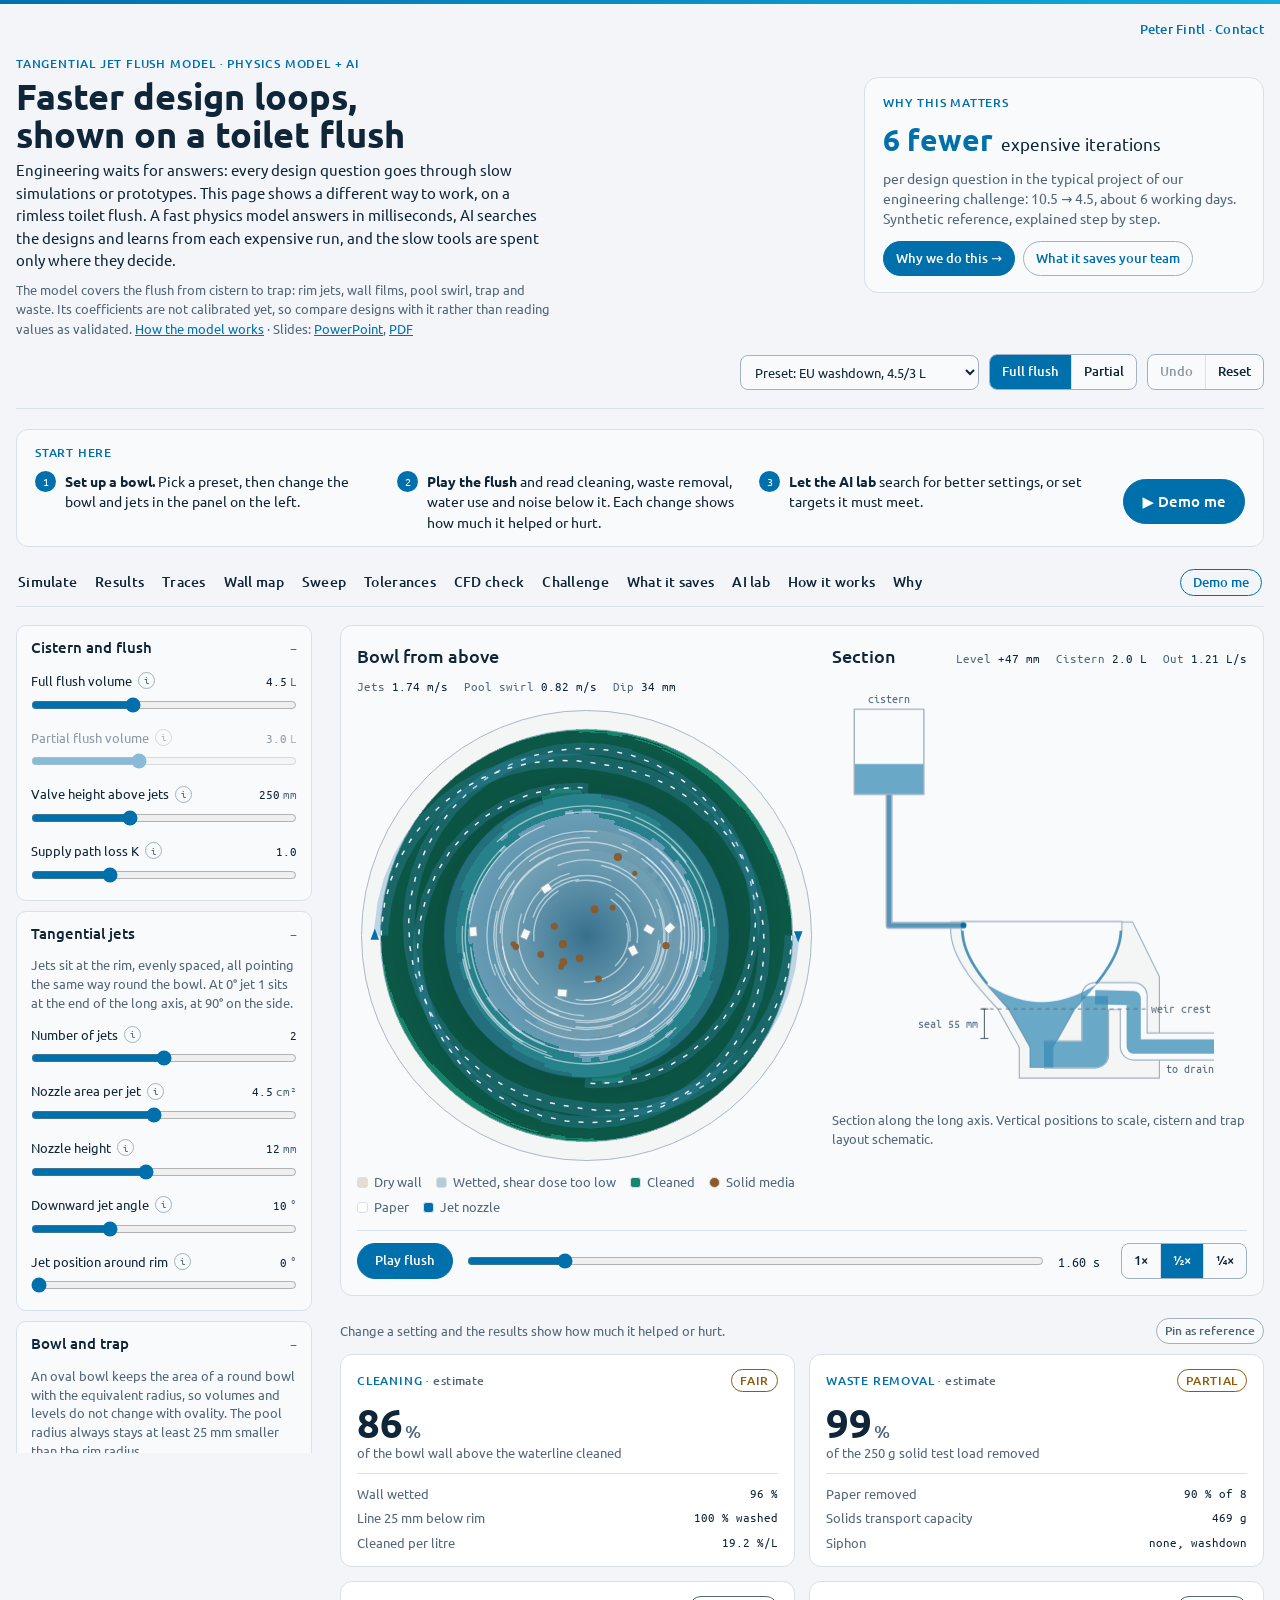
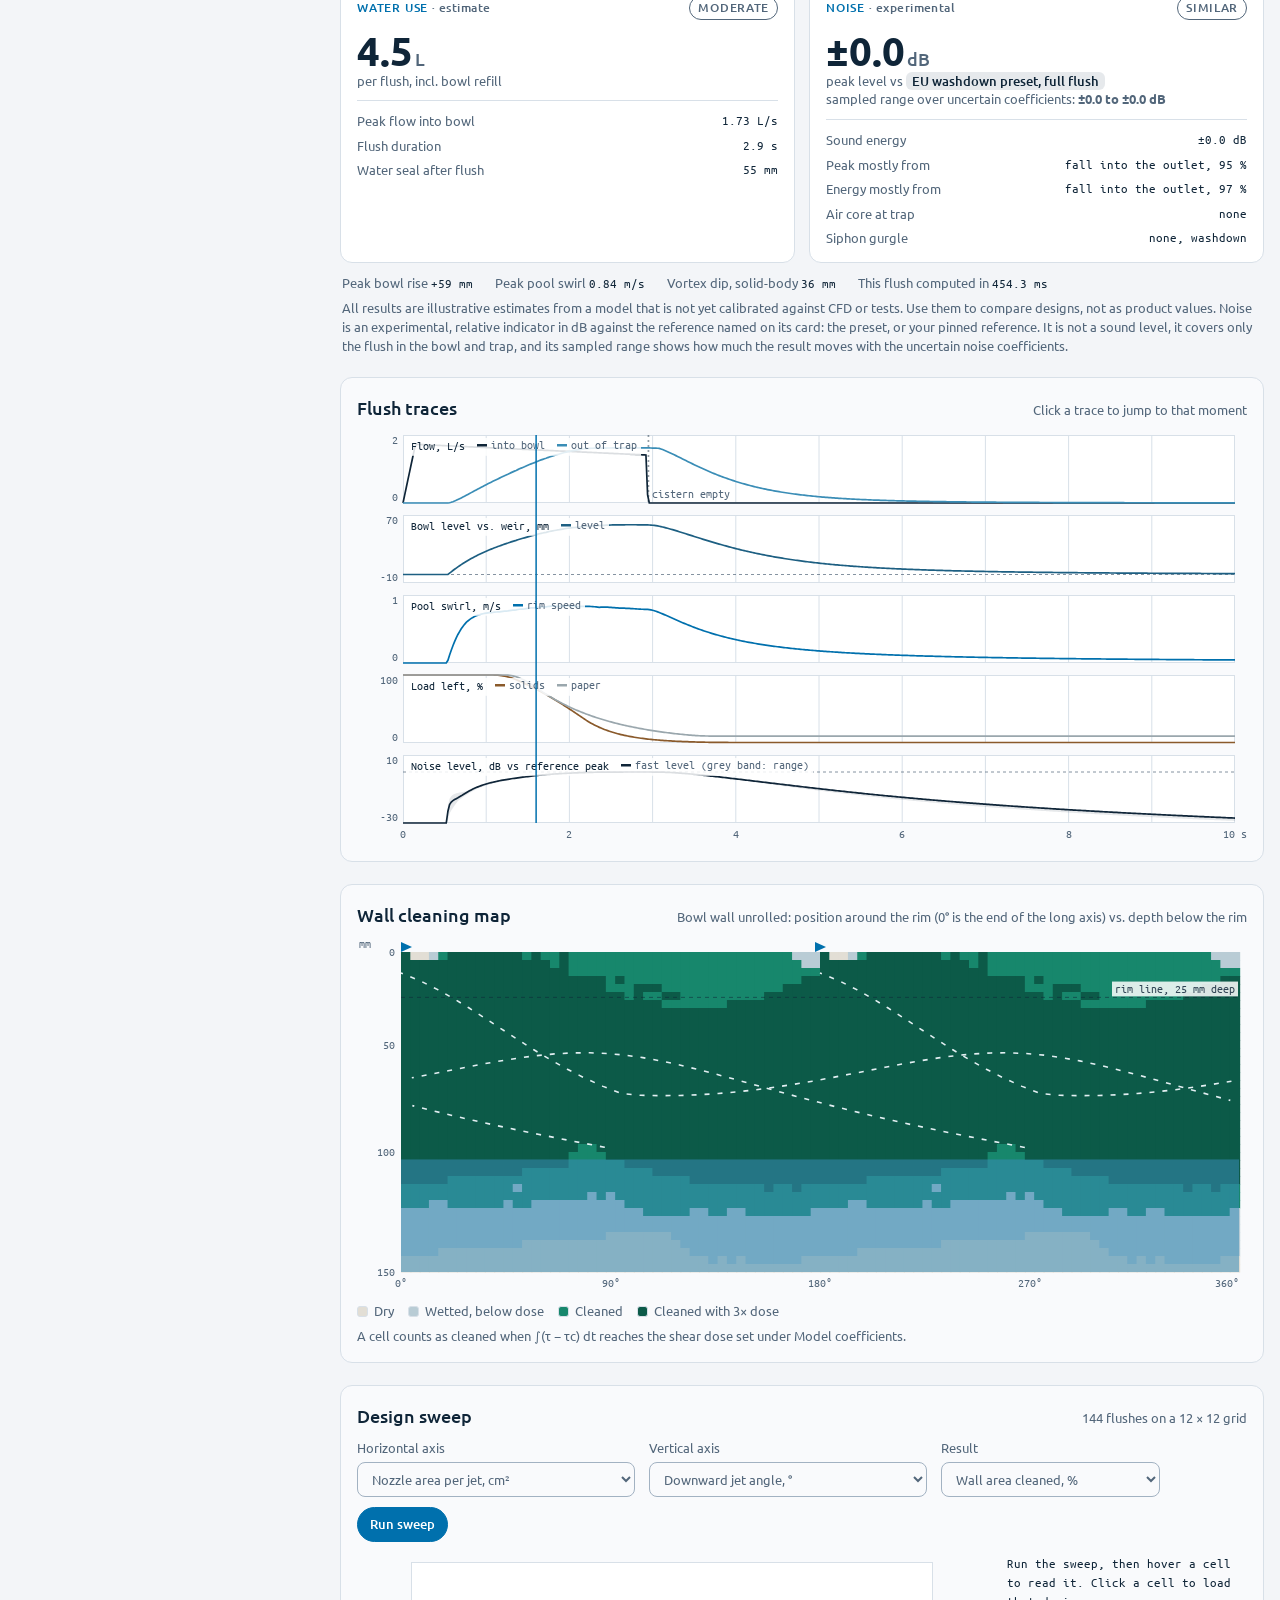
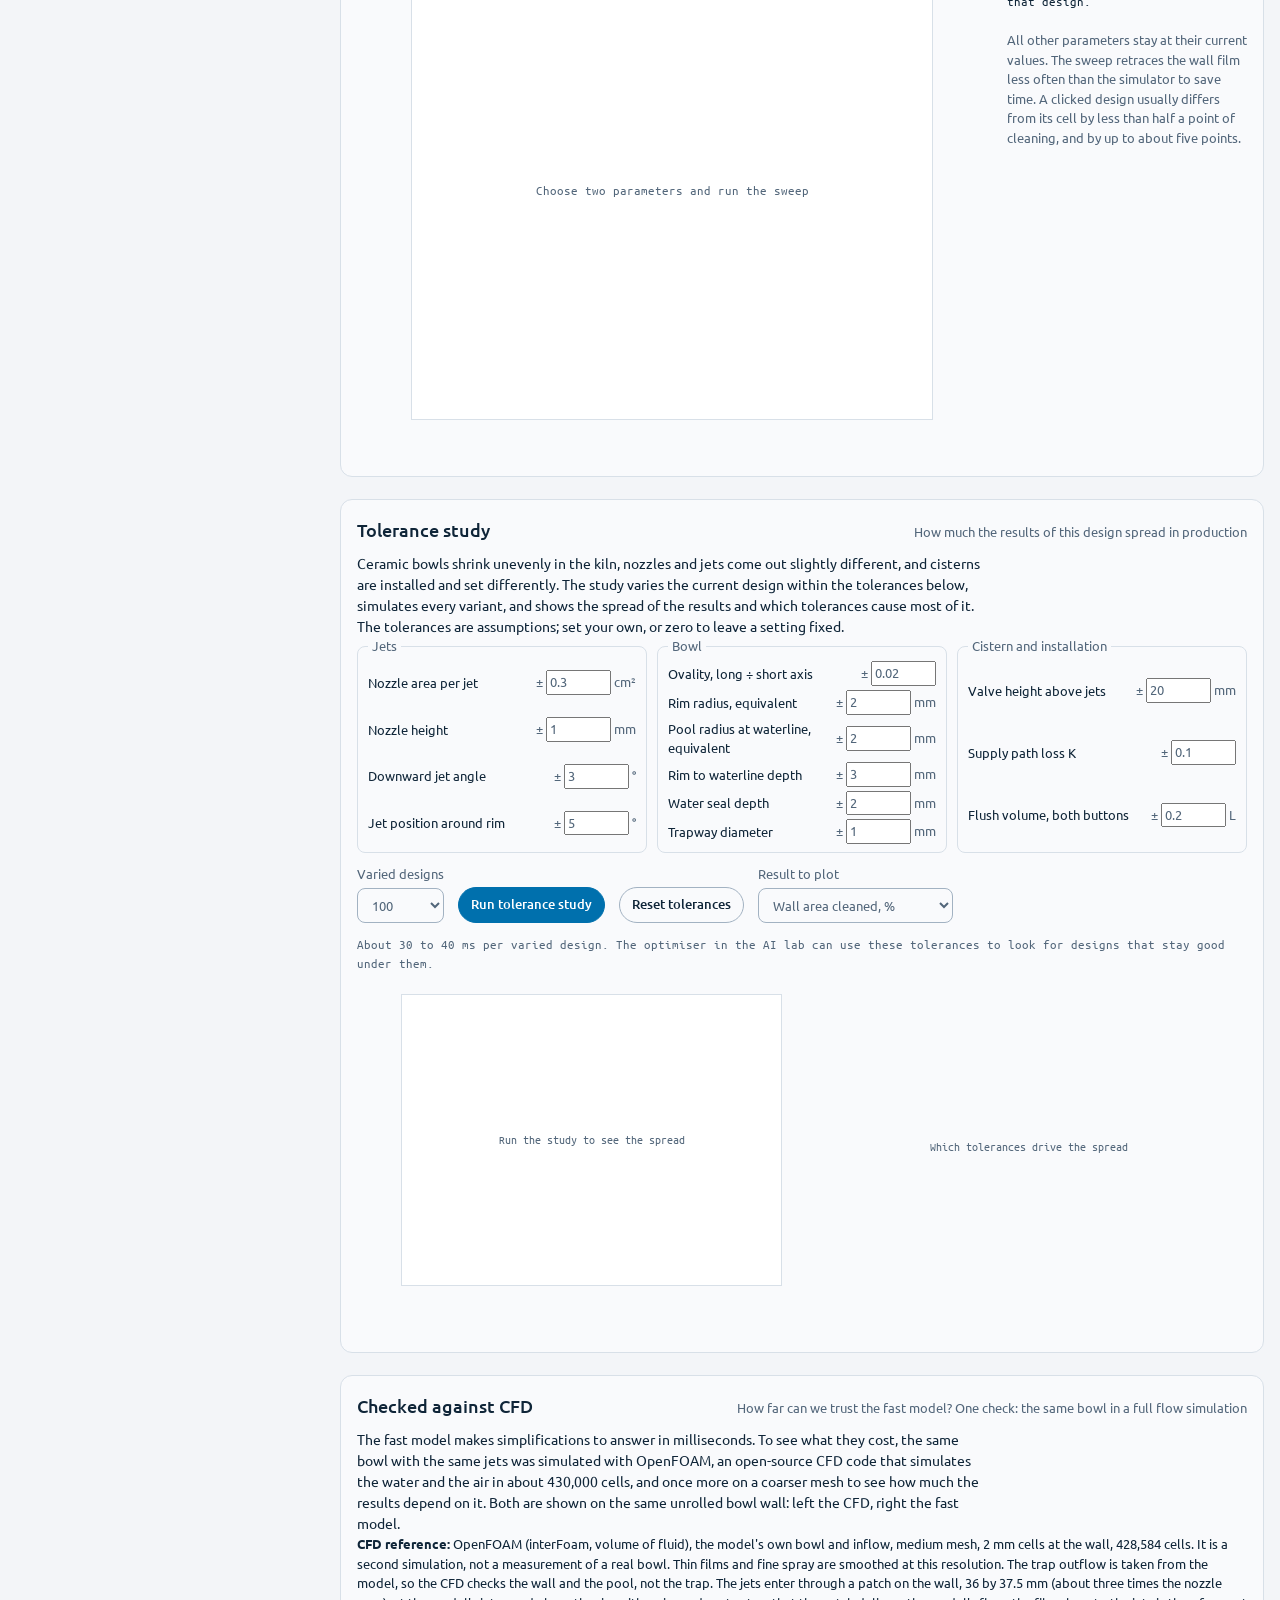
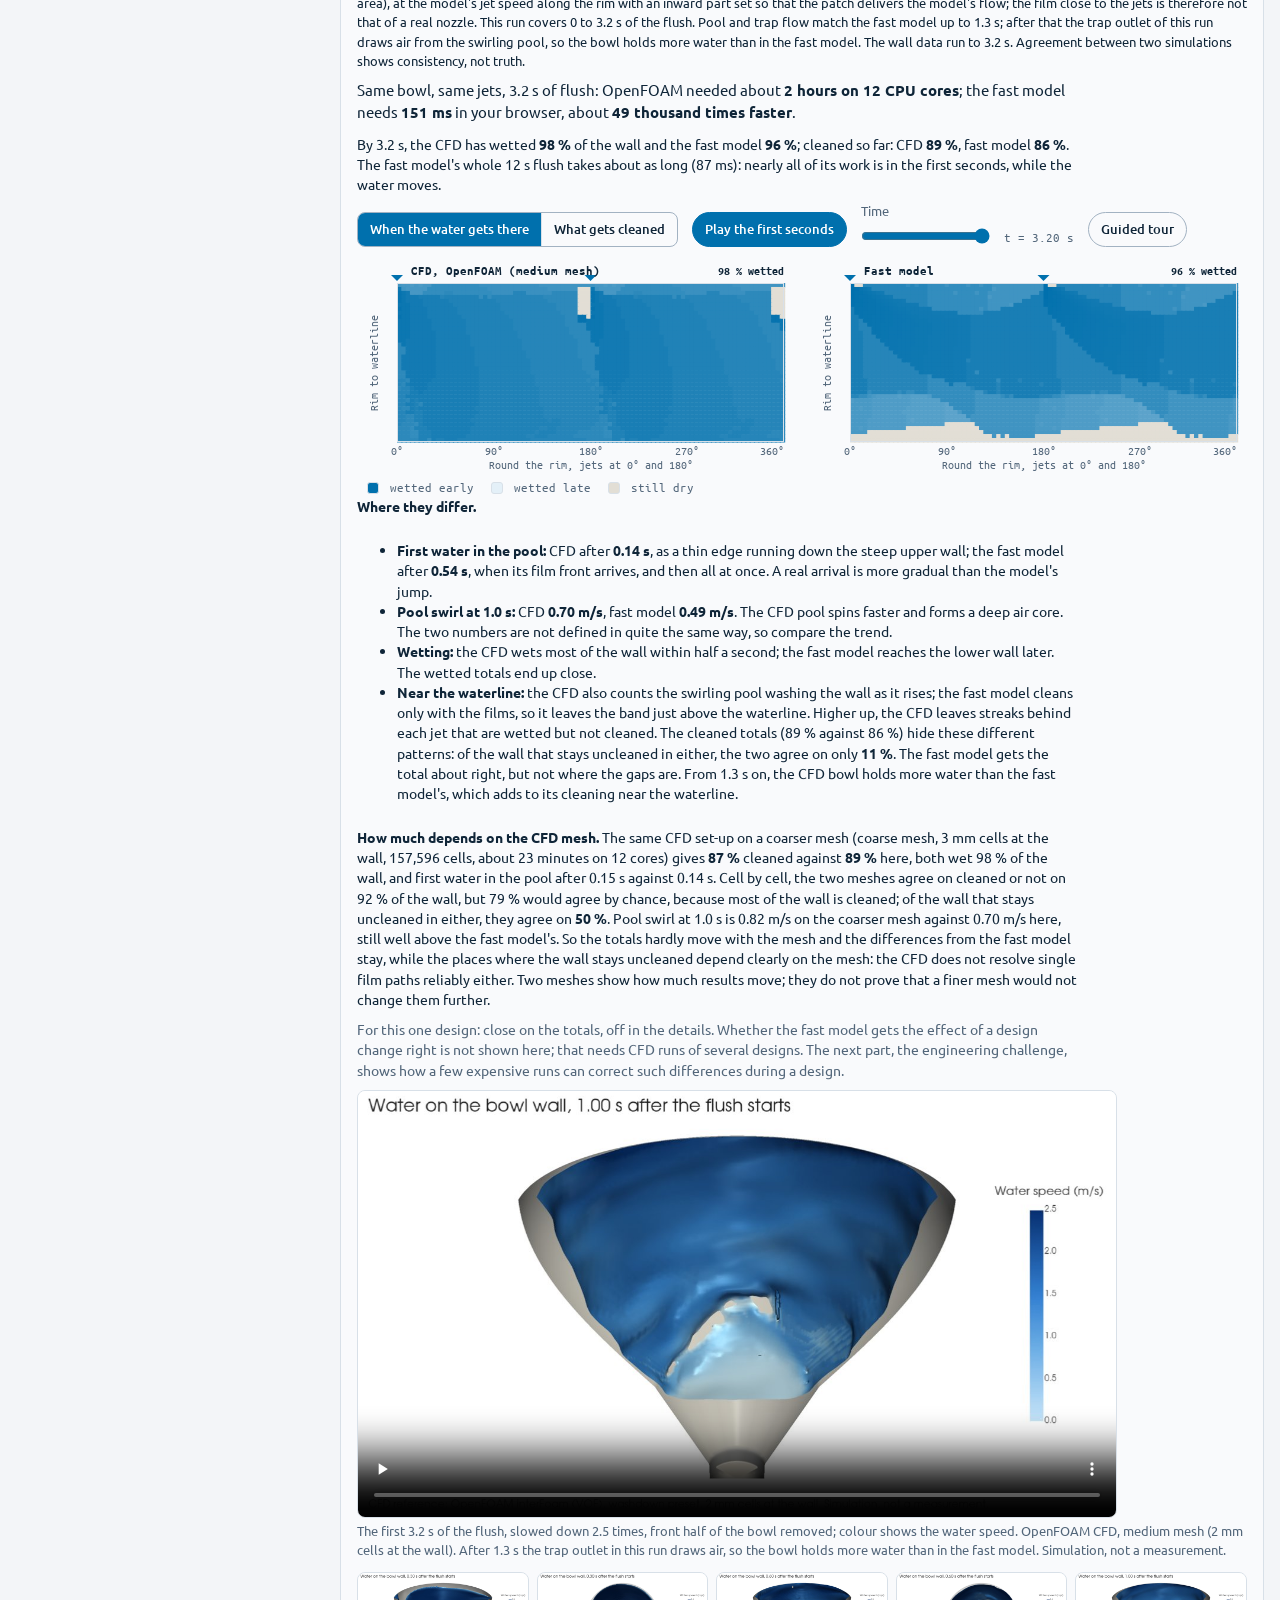
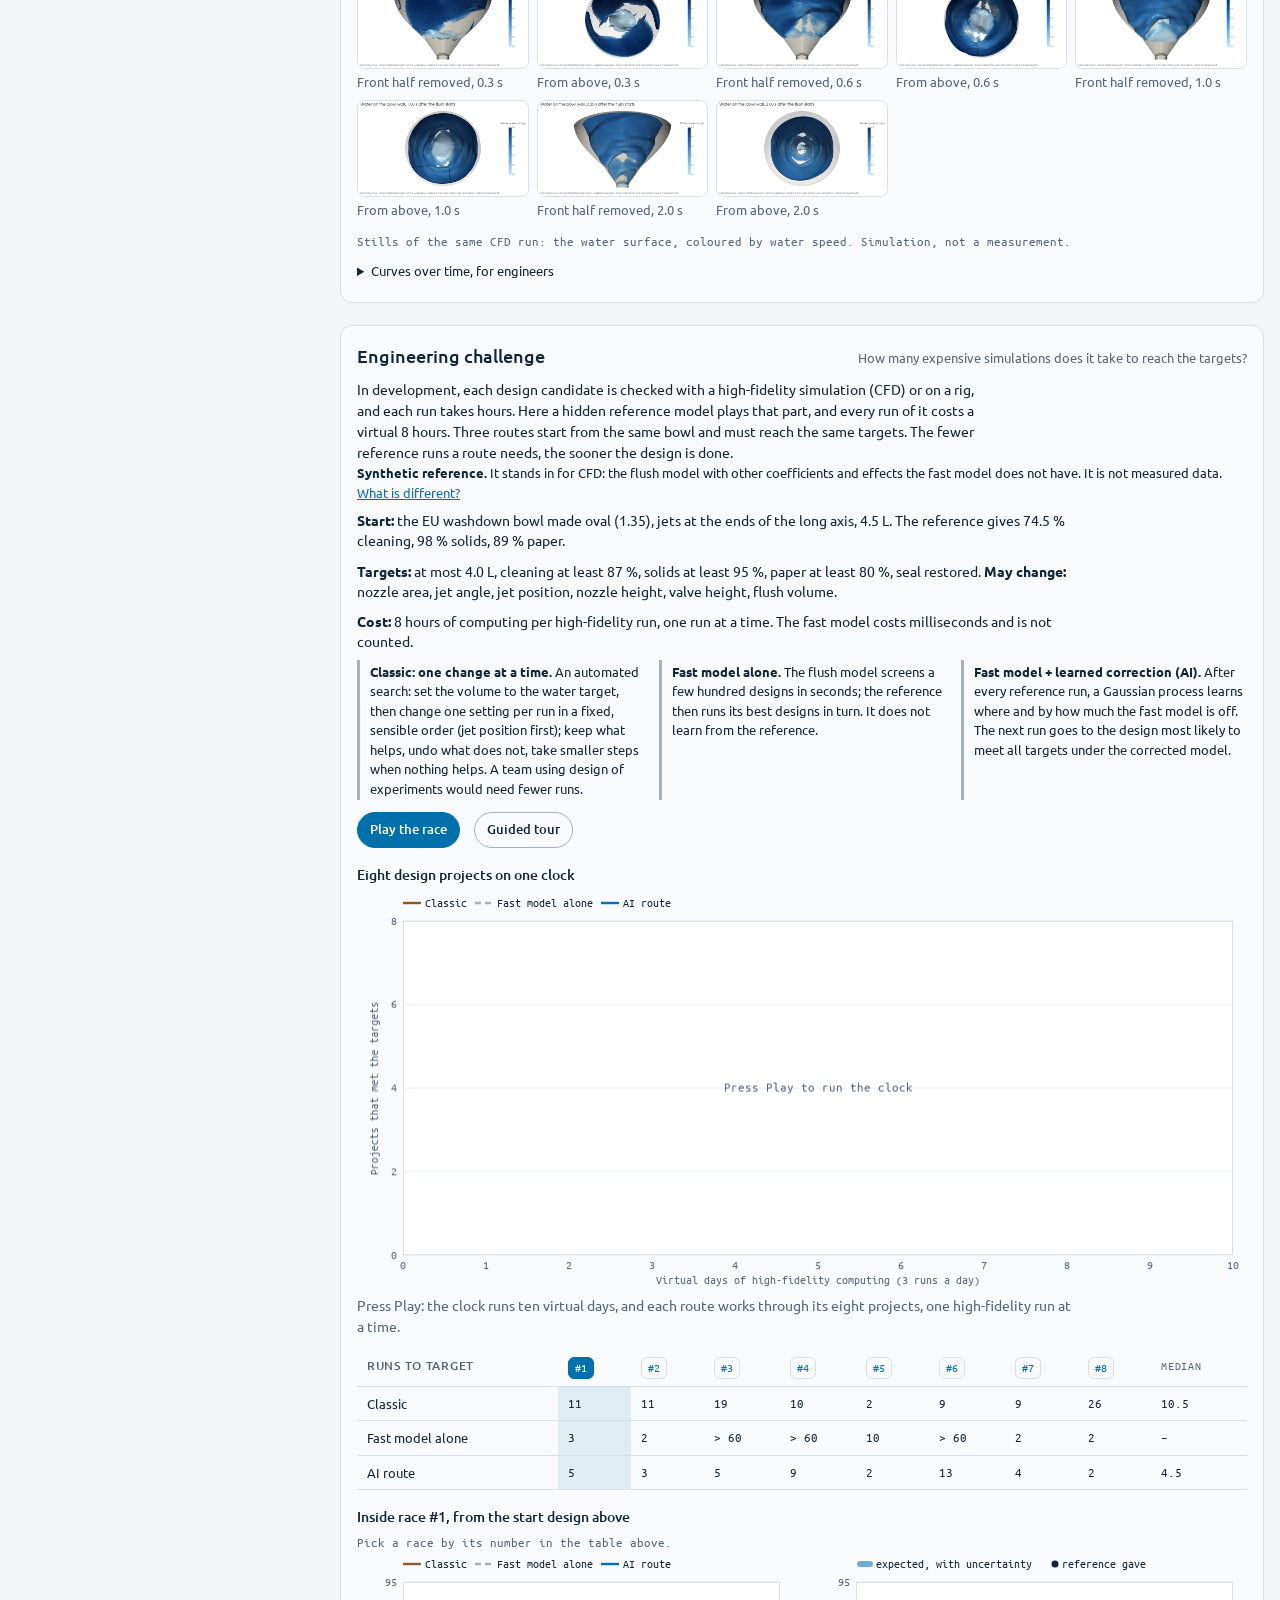
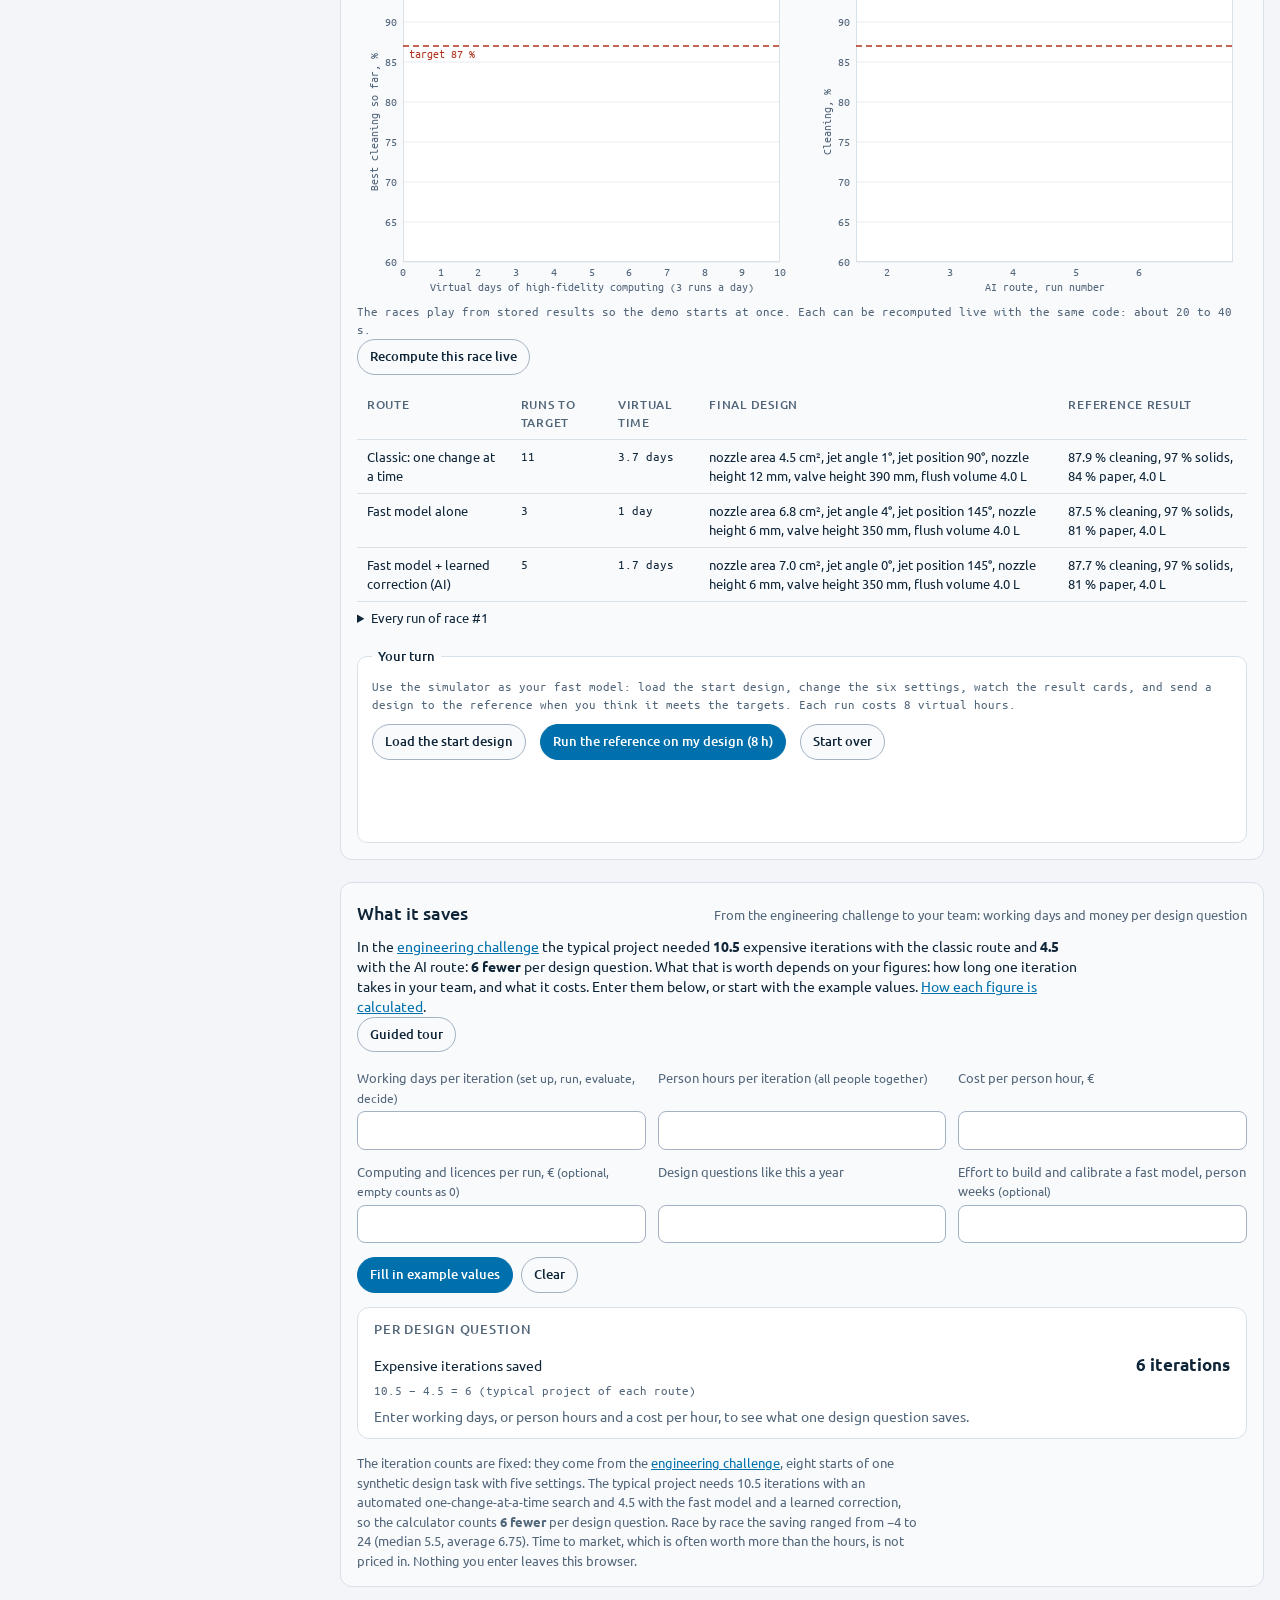
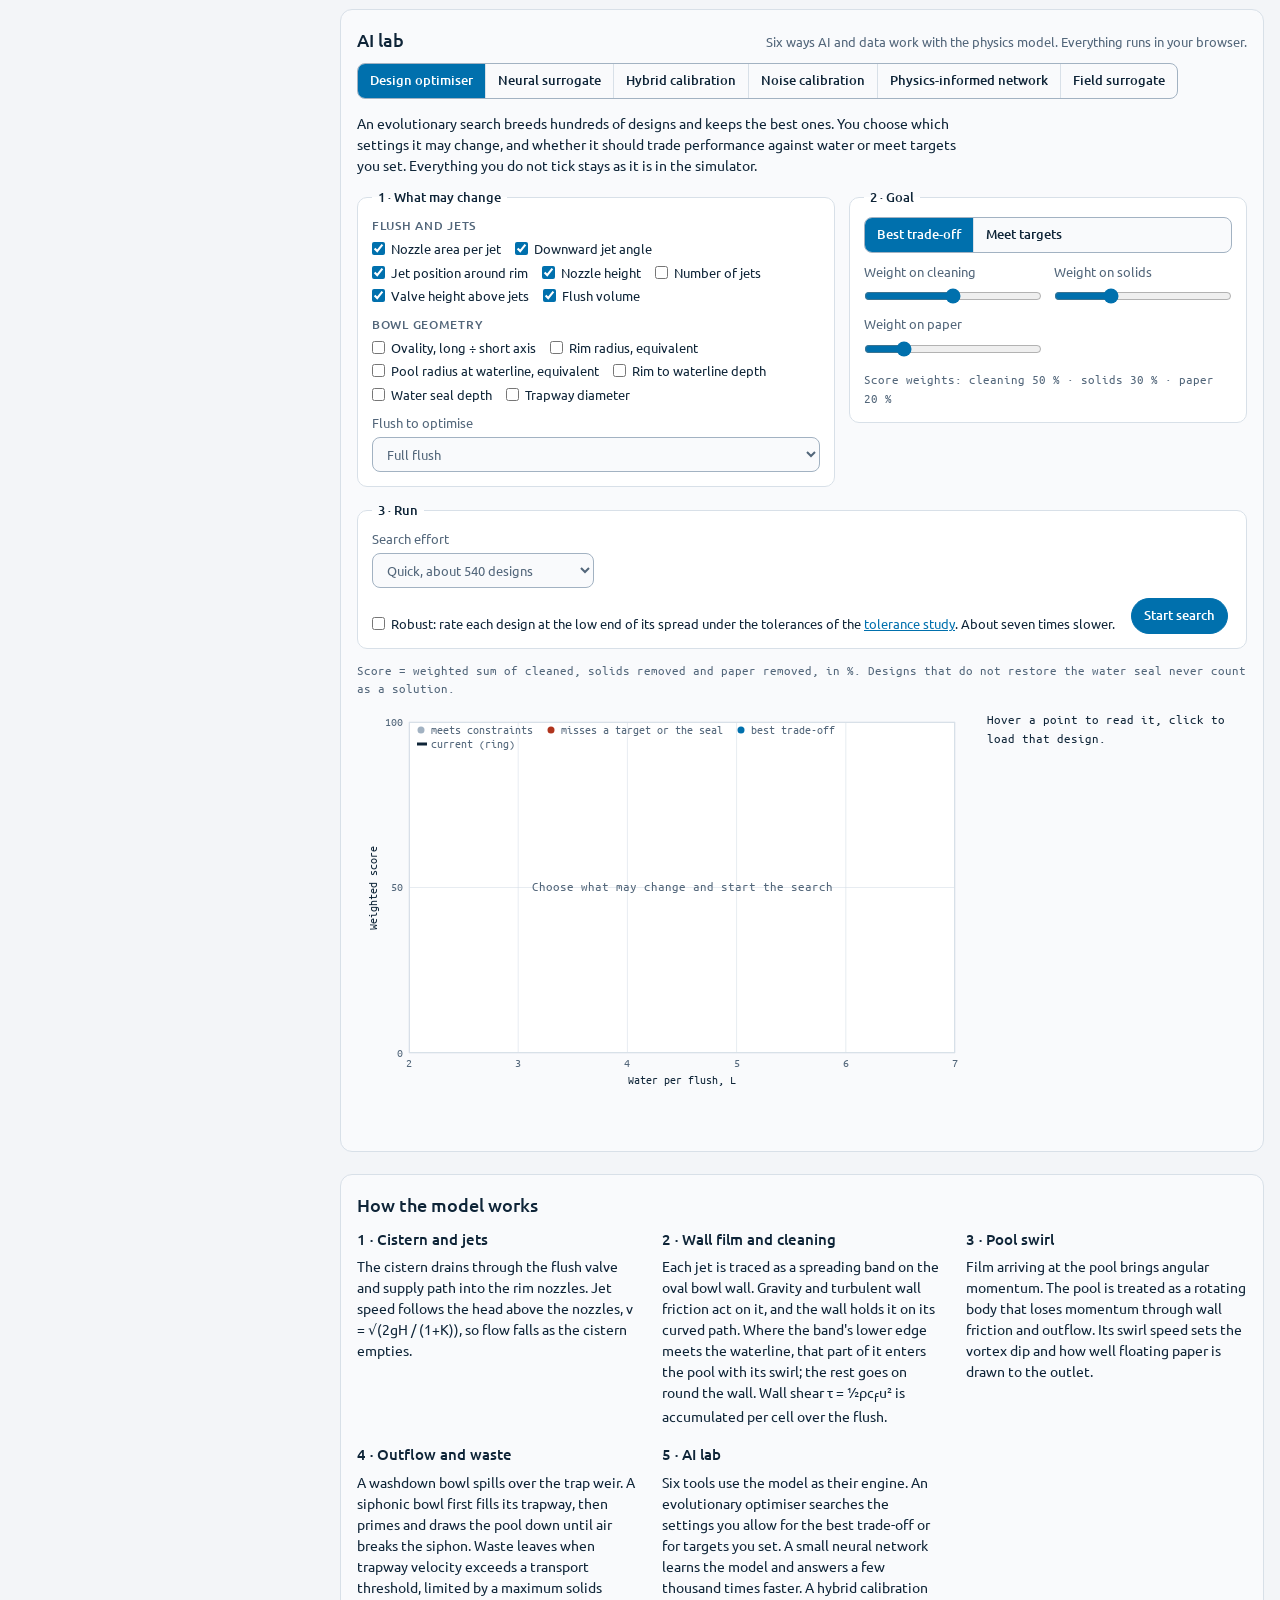
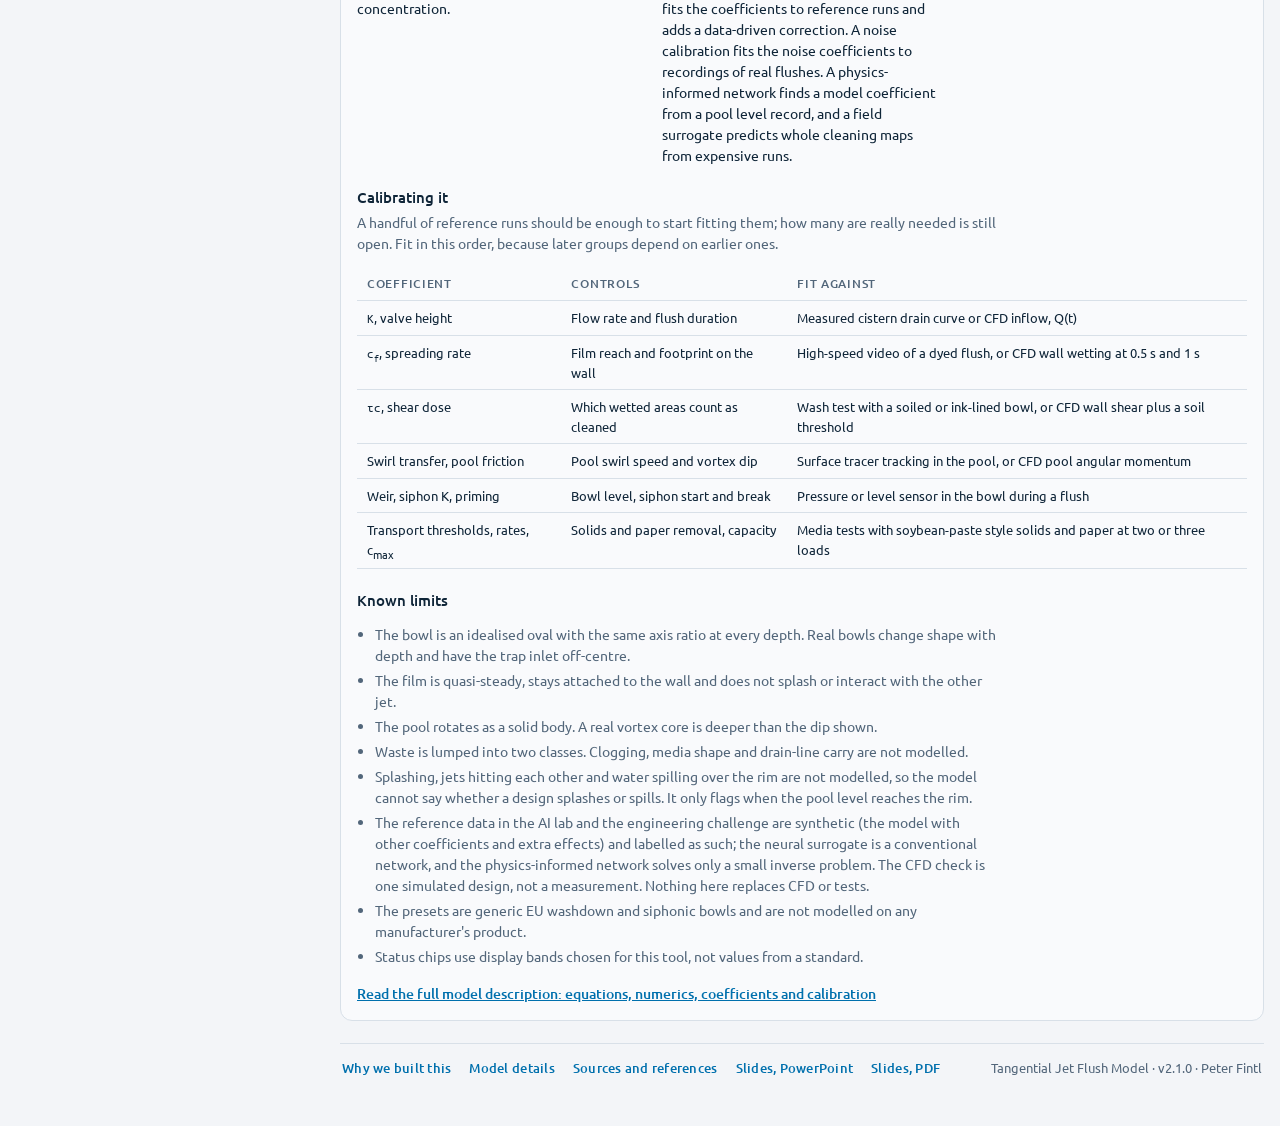
==== commit b0e8c99f: "Release 2.1.0: version texts and change log date (22 October 2026) Co-Authored-By: Claude Opus 5.5 <" ====
--- a/index.html
+++ b/index.html
@@ -838,7 +838,7 @@
       </section>
       <footer class="foot">
         <span class="footlinks"><a href="why.html" target="_blank" rel="noopener">Why we built this</a><a href="method.html" target="_blank" rel="noopener">Model details</a><a href="sources.html" target="_blank" rel="noopener">Sources and references</a><a href="slides/jet-flush-model.pptx" target="_blank" rel="noopener">Slides, PowerPoint</a><a href="slides/jet-flush-model.pdf" target="_blank" rel="noopener">Slides, PDF</a></span>
-        <span class="muted">Tangential Jet Flush Model · v2.1.0 preview · Peter Fintl</span>
+        <span class="muted">Tangential Jet Flush Model · v2.1.0 · Peter Fintl</span>
       </footer>
     </div>
   </div>
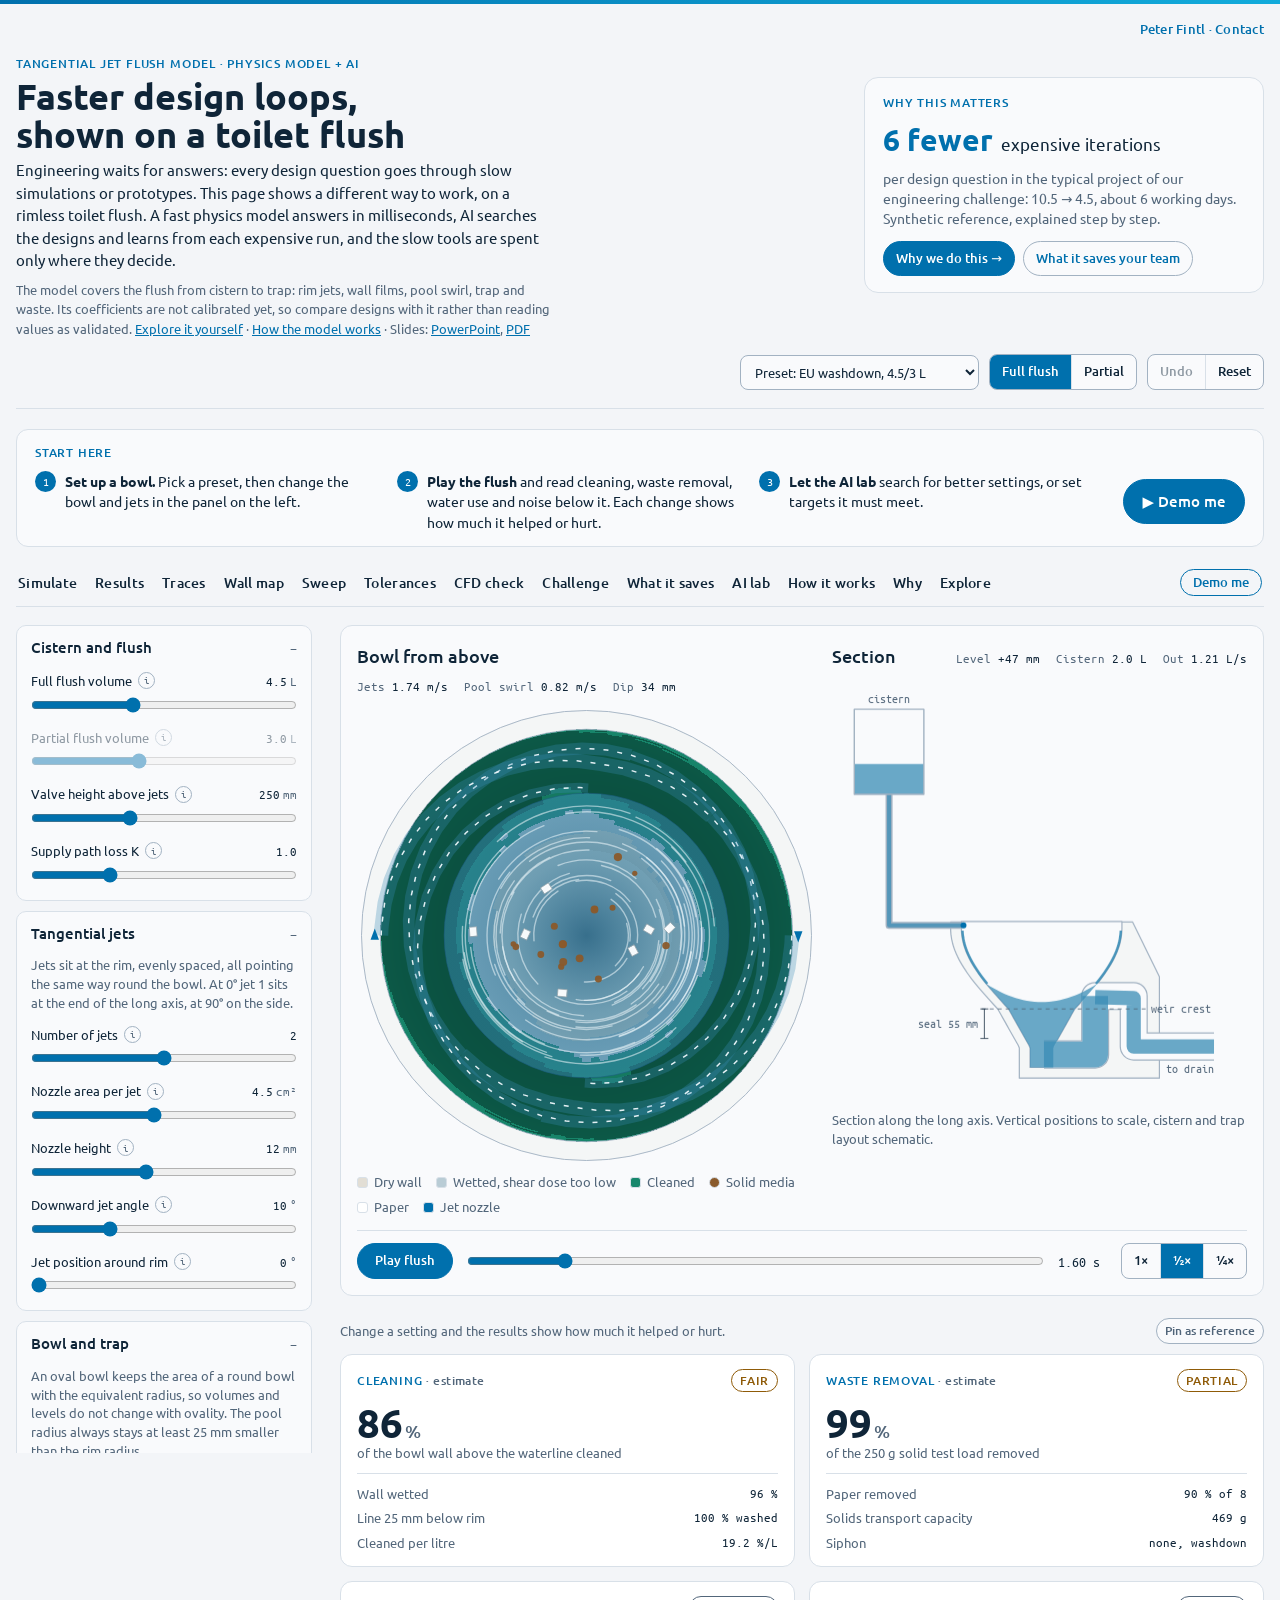
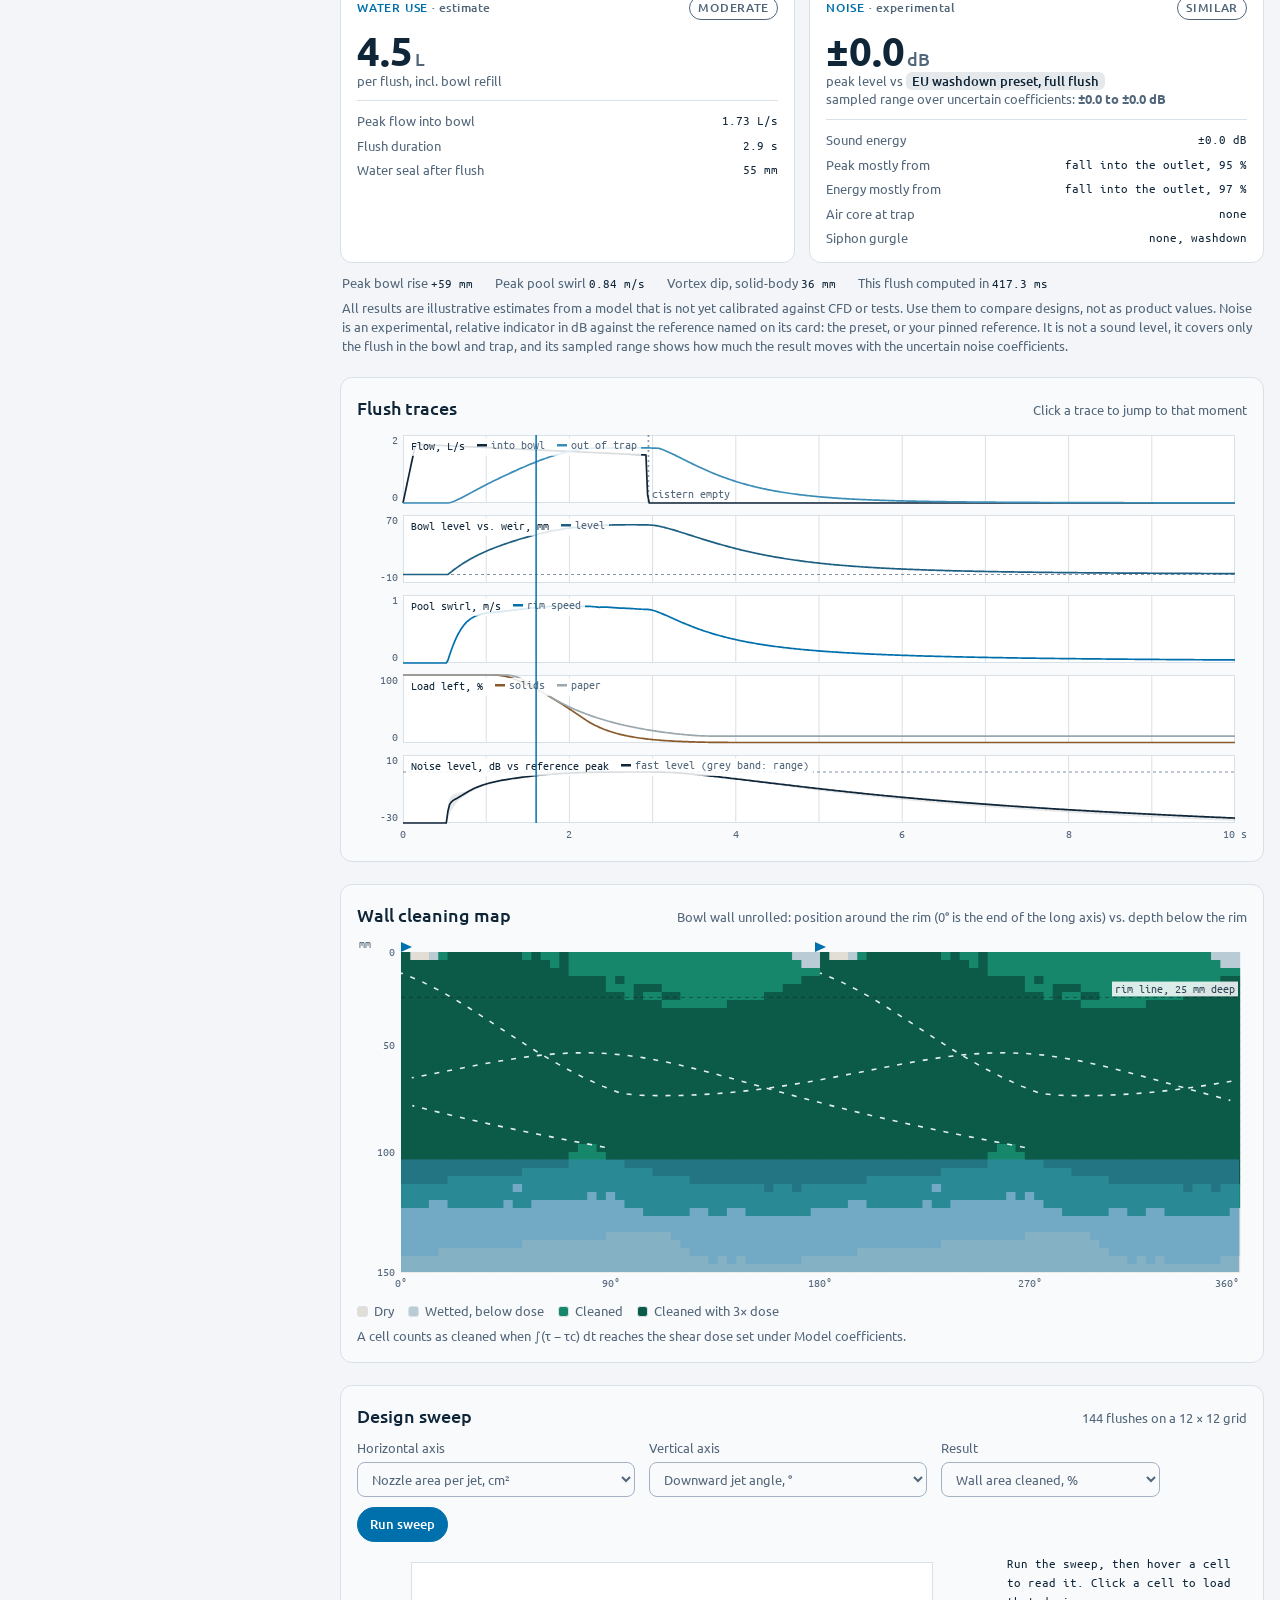
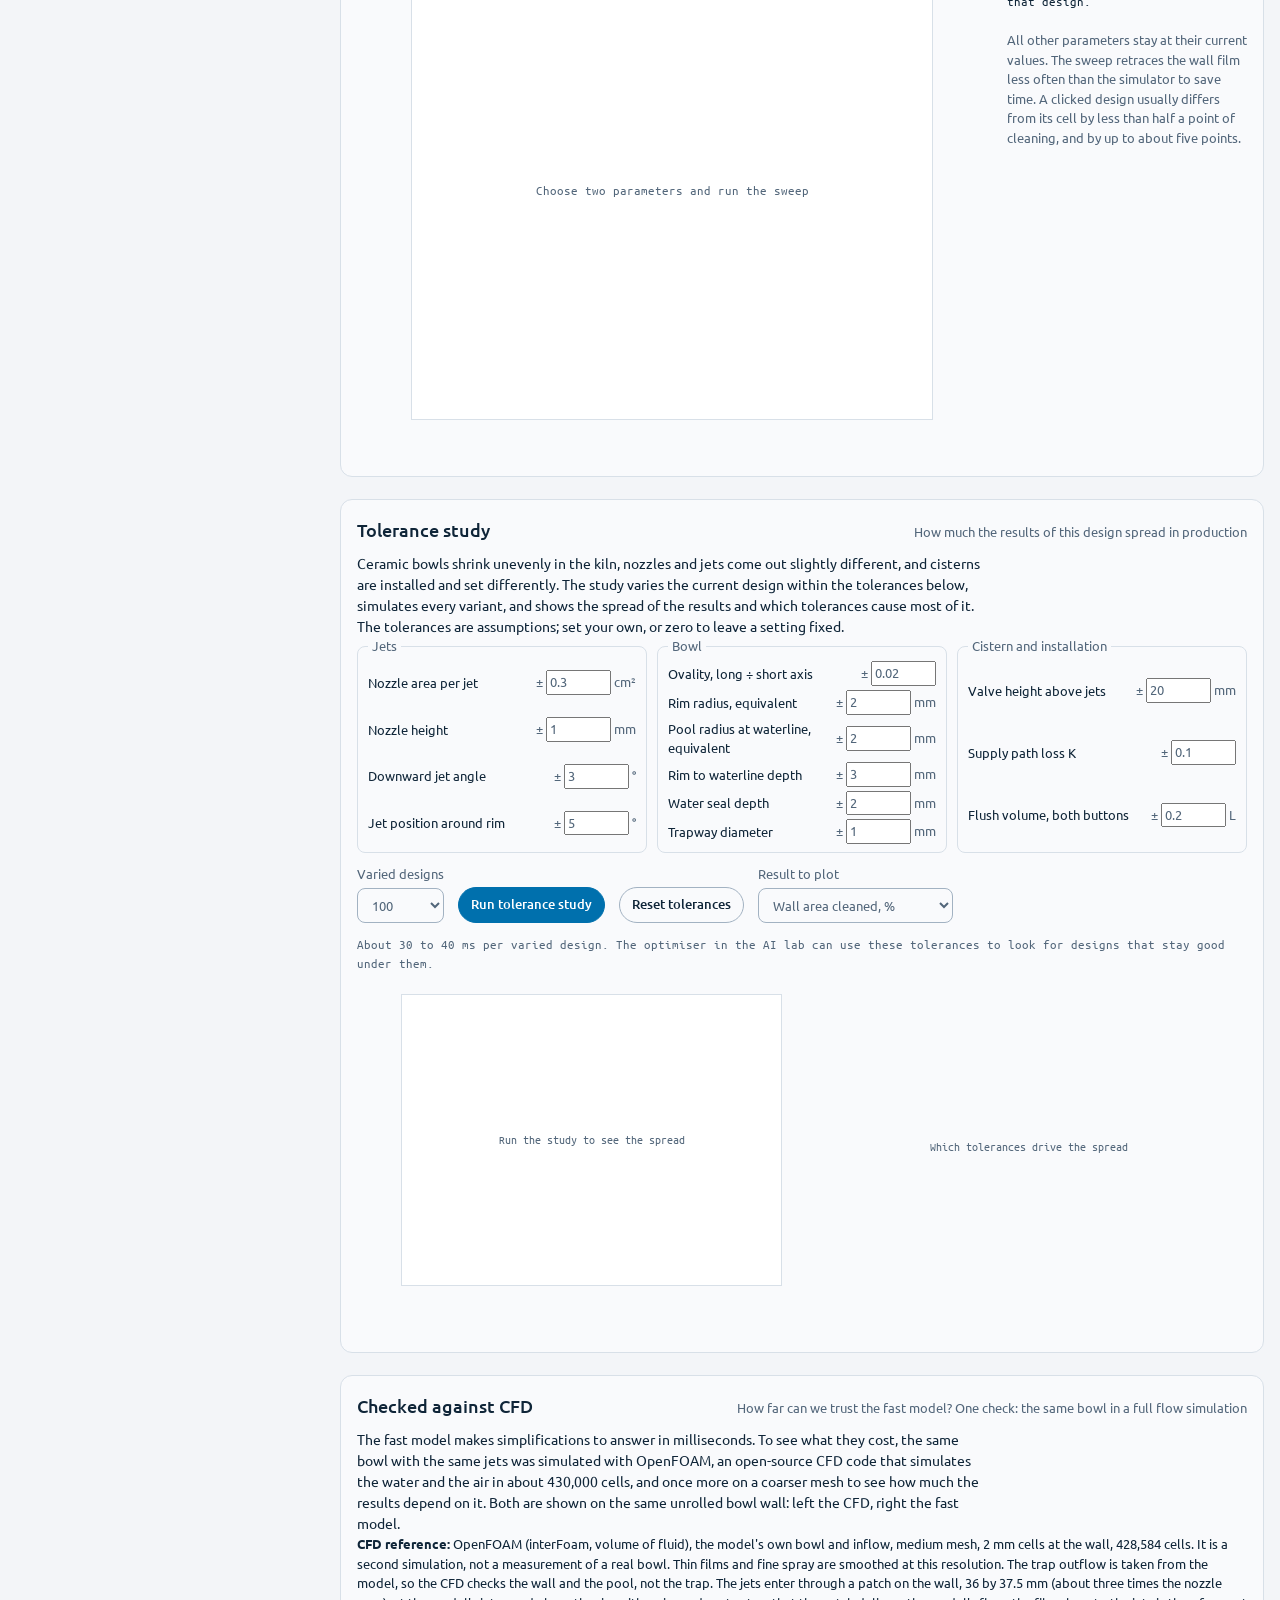
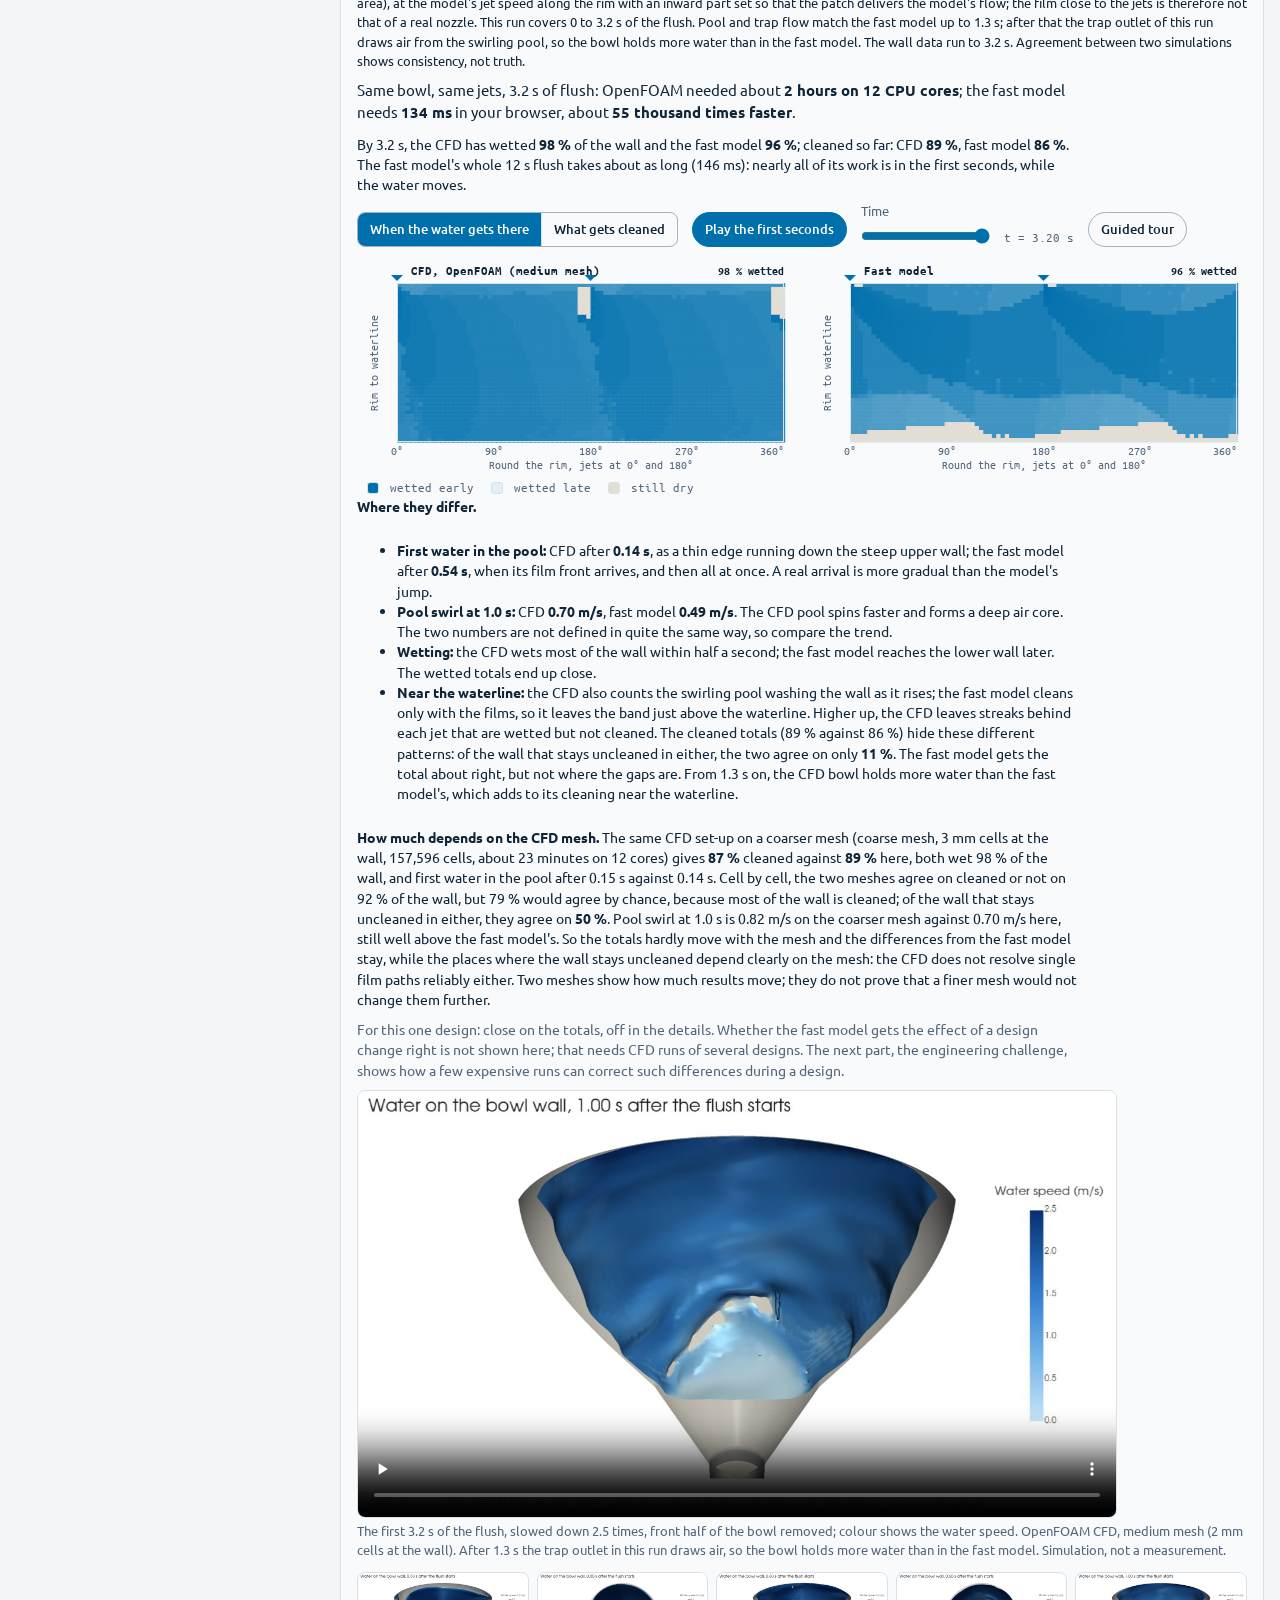
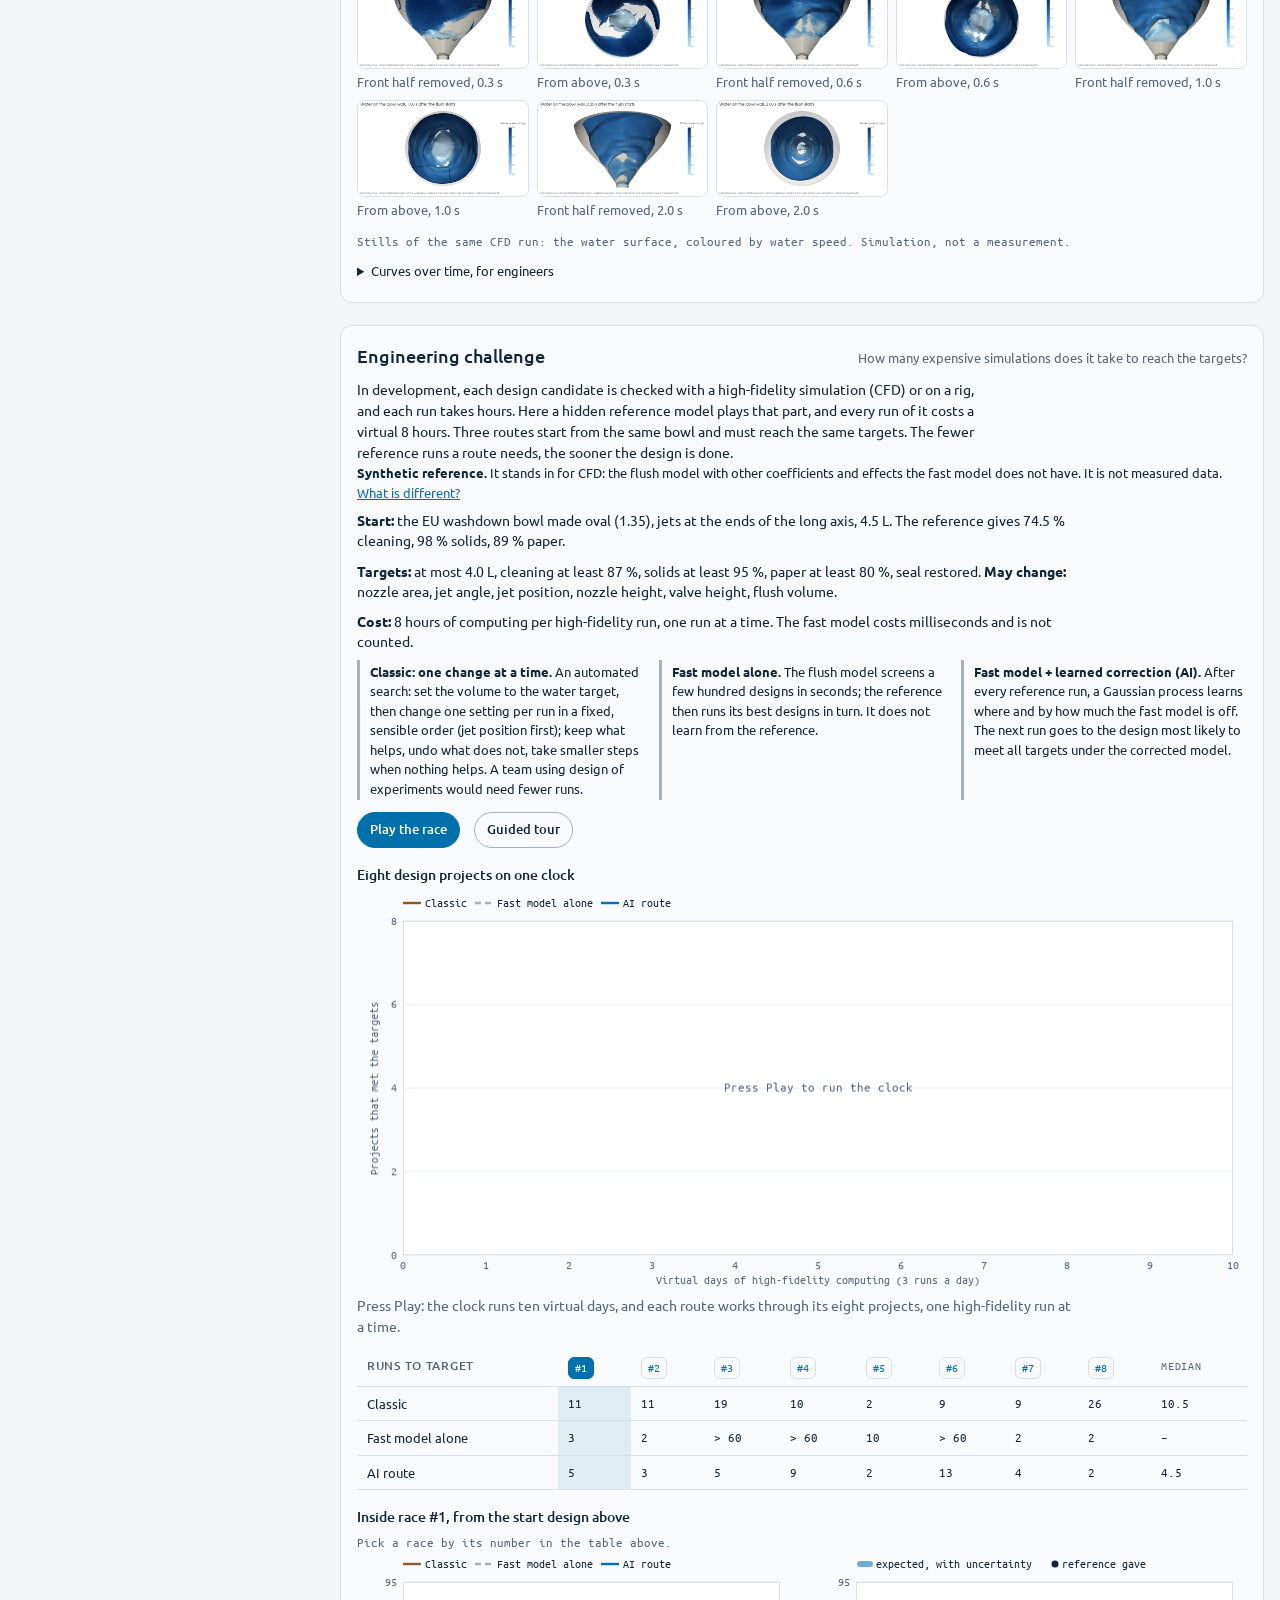
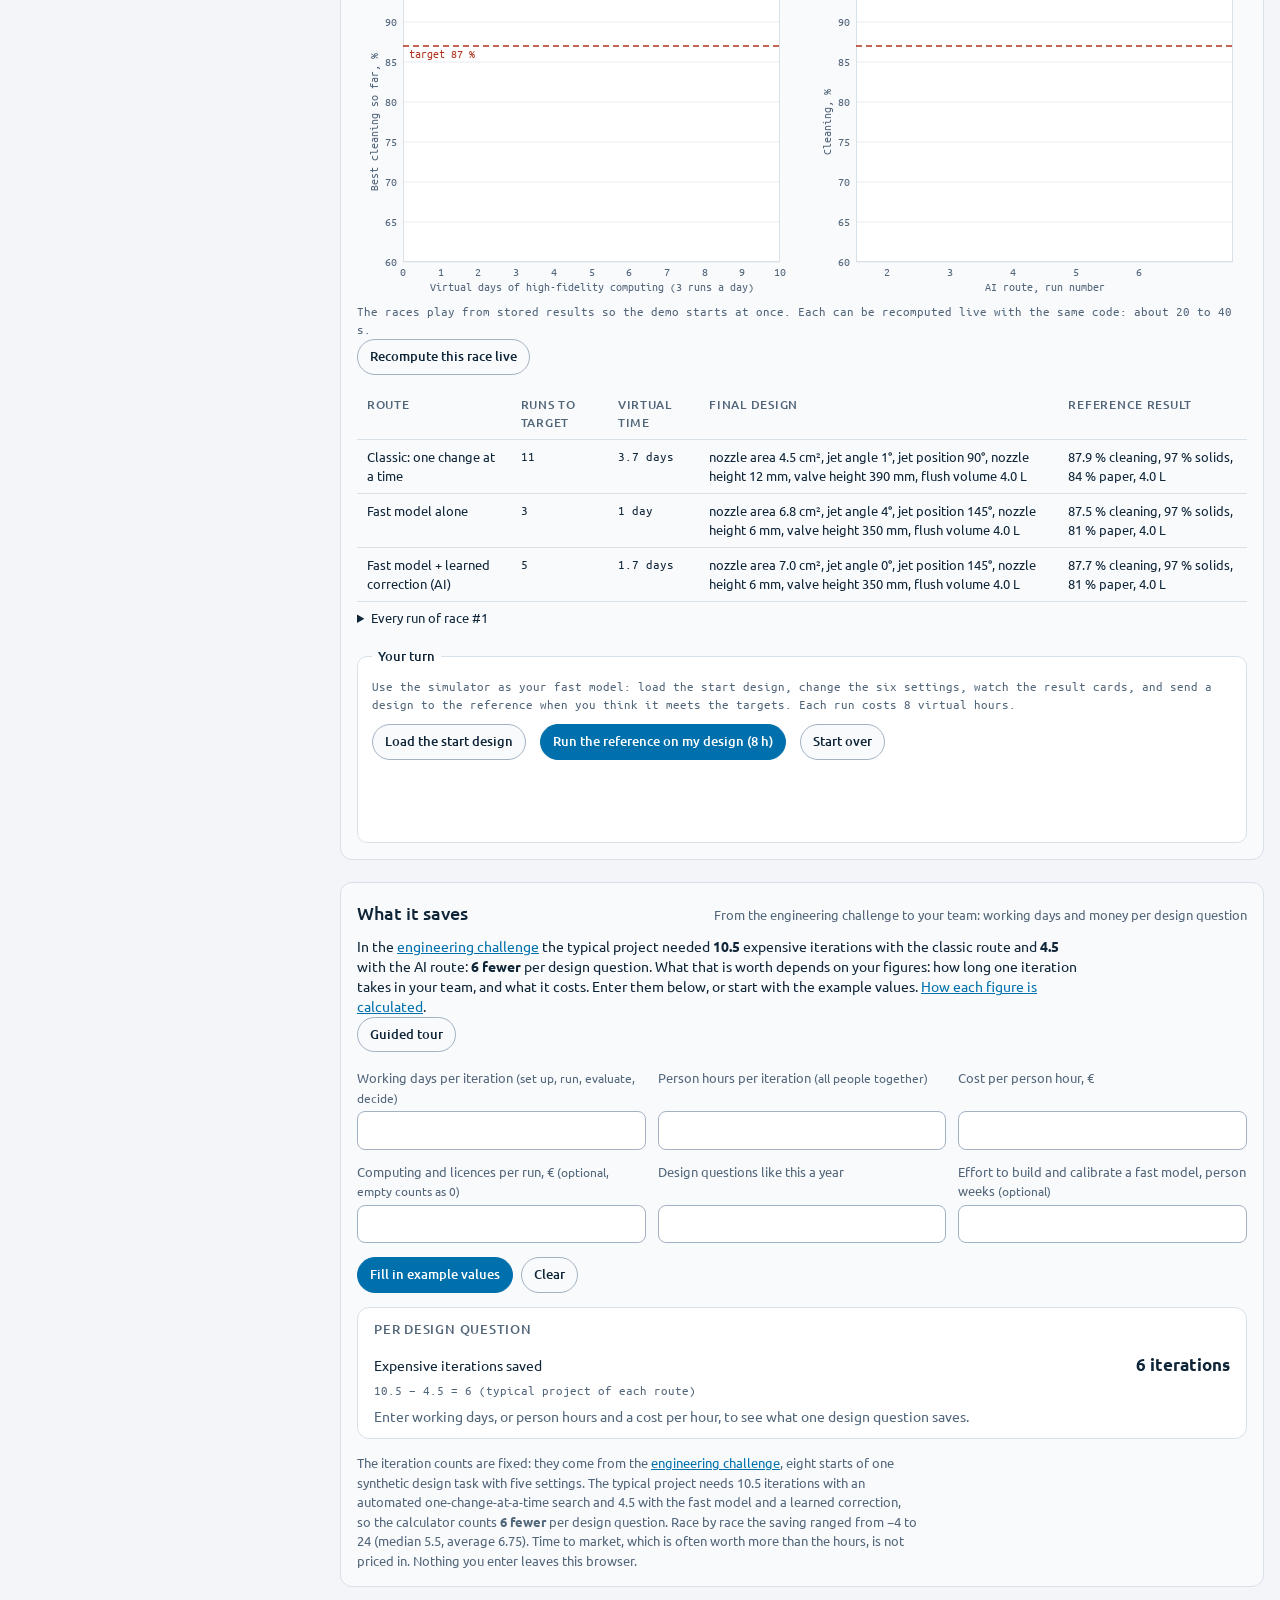
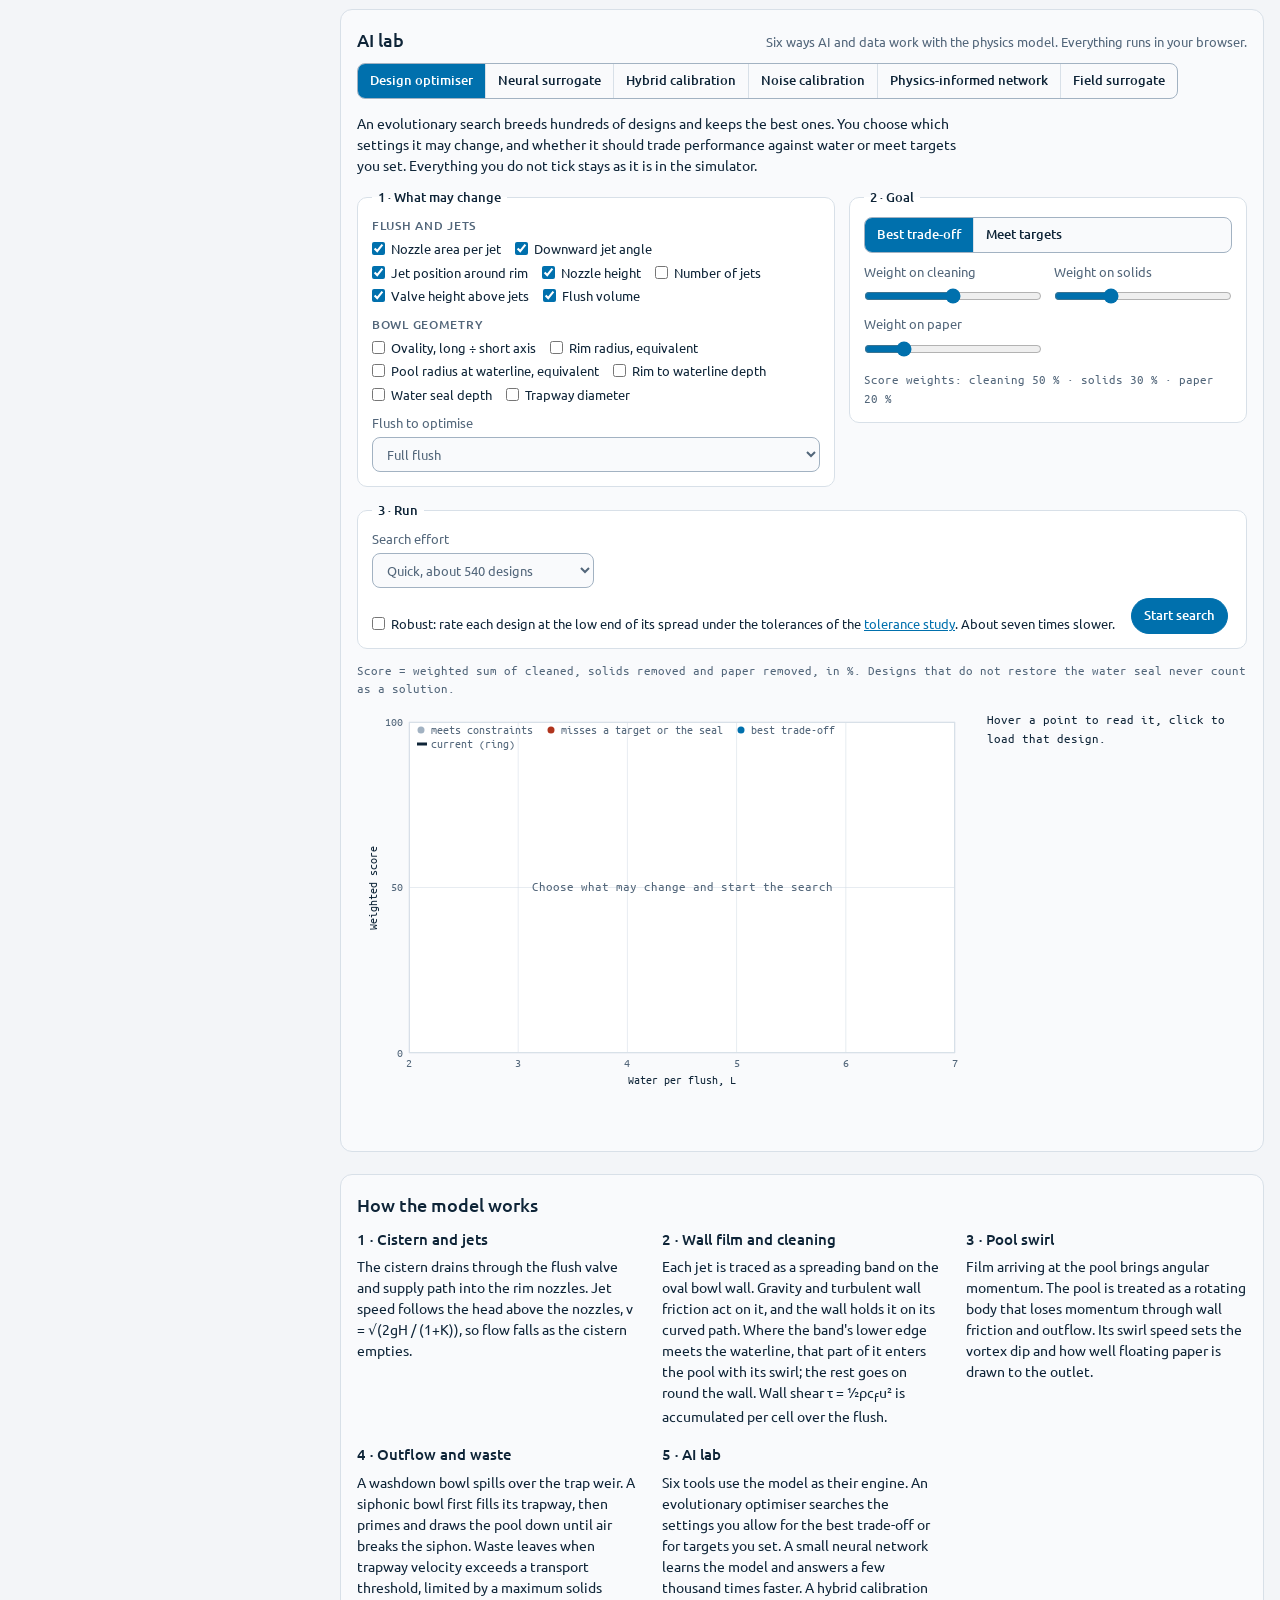
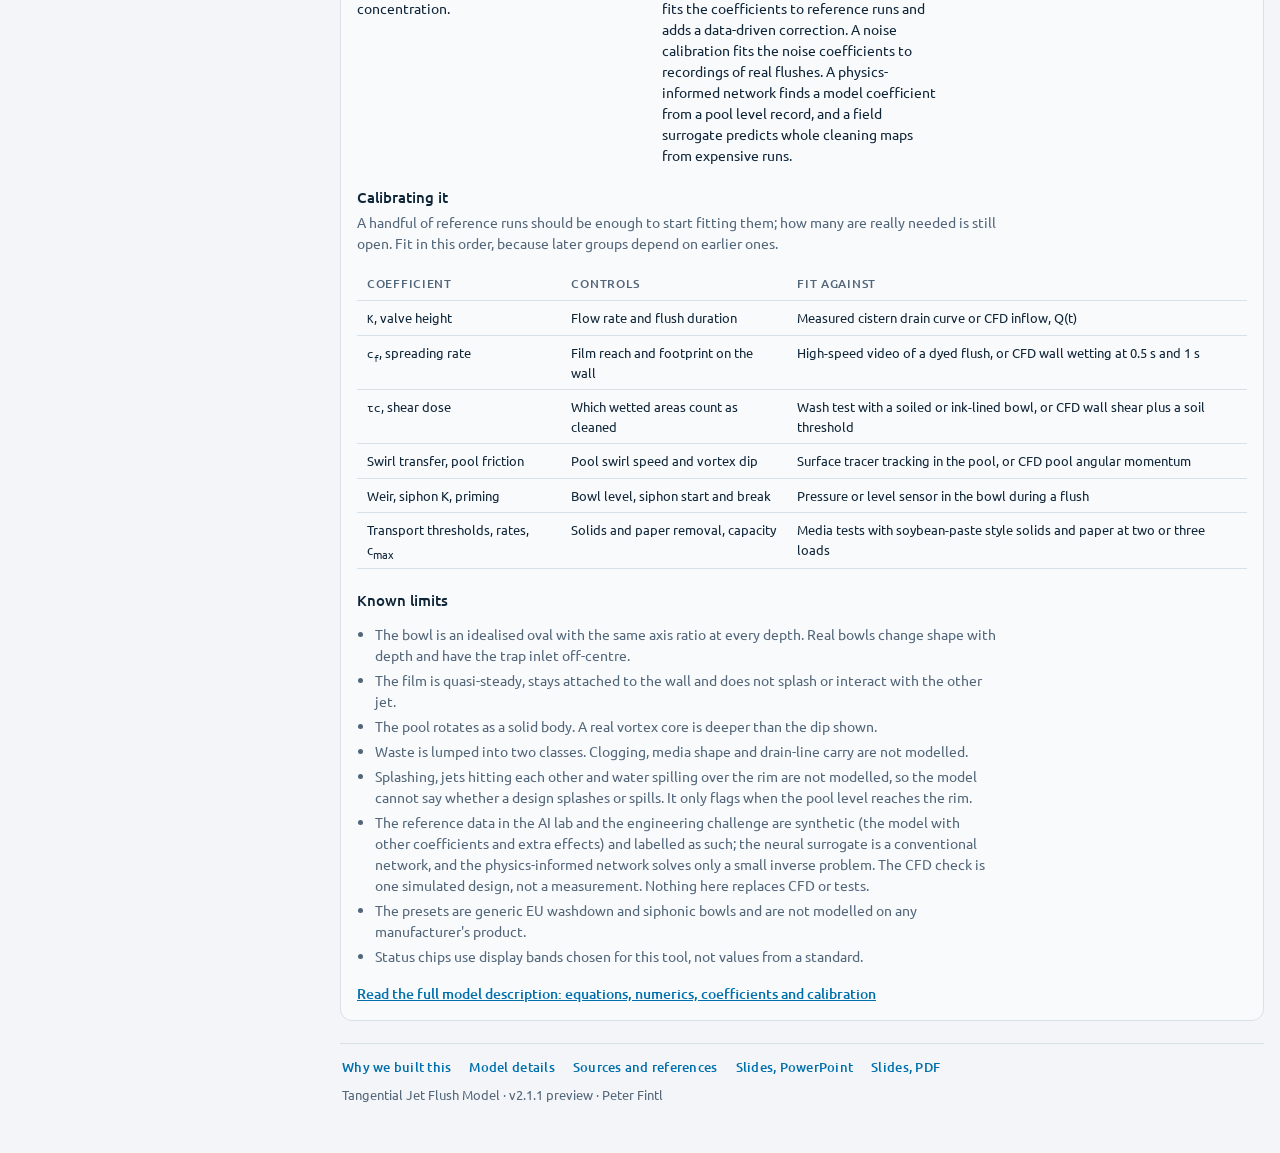
==== commit 664c4a7e: "Preview 2.1.1: Explore it yourself guide and example scripts - explore.html: ten recipes for simulat" ====
--- a/index.html
+++ b/index.html
@@ -365,7 +365,7 @@
       <span class="eyebrow">Tangential Jet Flush Model · physics model + AI</span>
       <h1>Faster design loops, shown on a toilet flush</h1>
       <p class="lede">Engineering waits for answers: every design question goes through slow simulations or prototypes. This page shows a different way to work, on a rimless toilet flush. A fast physics model answers in milliseconds, AI searches the designs and learns from each expensive run, and the slow tools are spent only where they decide.</p>
-      <p class="lede-detail">The model covers the flush from cistern to trap: rim jets, wall films, pool swirl, trap and waste. Its coefficients are not calibrated yet, so compare designs with it rather than reading values as validated. <a href="method.html" target="_blank" rel="noopener">How the model works</a> · Slides: <a href="slides/jet-flush-model.pptx" target="_blank" rel="noopener">PowerPoint</a>, <a href="slides/jet-flush-model.pdf" target="_blank" rel="noopener">PDF</a></p>
+      <p class="lede-detail">The model covers the flush from cistern to trap: rim jets, wall films, pool swirl, trap and waste. Its coefficients are not calibrated yet, so compare designs with it rather than reading values as validated. <a href="explore.html" target="_blank" rel="noopener">Explore it yourself</a> · <a href="method.html" target="_blank" rel="noopener">How the model works</a> · Slides: <a href="slides/jet-flush-model.pptx" target="_blank" rel="noopener">PowerPoint</a>, <a href="slides/jet-flush-model.pdf" target="_blank" rel="noopener">PDF</a></p>
     </div>
     <aside class="whycard" aria-label="Why this matters">
       <span class="eyebrow">Why this matters</span>
@@ -402,7 +402,7 @@
   </section>
 
   <nav class="jump" aria-label="Page sections">
-    <a href="#sim">Simulate</a><a href="#results">Results</a><a href="#traces">Traces</a><a href="#wallmap">Wall map</a><a href="#sweep">Sweep</a><a href="#tolerance">Tolerances</a><a href="#cfd">CFD check</a><a href="#challenge">Challenge</a><a href="#value">What it saves</a><a href="#ai-lab">AI lab</a><a href="#how">How it works</a><a href="why.html" target="_blank" rel="noopener">Why</a>
+    <a href="#sim">Simulate</a><a href="#results">Results</a><a href="#traces">Traces</a><a href="#wallmap">Wall map</a><a href="#sweep">Sweep</a><a href="#tolerance">Tolerances</a><a href="#cfd">CFD check</a><a href="#challenge">Challenge</a><a href="#value">What it saves</a><a href="#ai-lab">AI lab</a><a href="#how">How it works</a><a href="why.html" target="_blank" rel="noopener">Why</a><a href="explore.html" target="_blank" rel="noopener">Explore</a>
     <button type="button" class="jump-demo" id="demoBtn2">Demo me</button>
   </nav>
 
@@ -838,7 +838,7 @@
       </section>
       <footer class="foot">
         <span class="footlinks"><a href="why.html" target="_blank" rel="noopener">Why we built this</a><a href="method.html" target="_blank" rel="noopener">Model details</a><a href="sources.html" target="_blank" rel="noopener">Sources and references</a><a href="slides/jet-flush-model.pptx" target="_blank" rel="noopener">Slides, PowerPoint</a><a href="slides/jet-flush-model.pdf" target="_blank" rel="noopener">Slides, PDF</a></span>
-        <span class="muted">Tangential Jet Flush Model · v2.1.0 · Peter Fintl</span>
+        <span class="muted">Tangential Jet Flush Model · v2.1.1 preview · Peter Fintl</span>
       </footer>
     </div>
   </div>
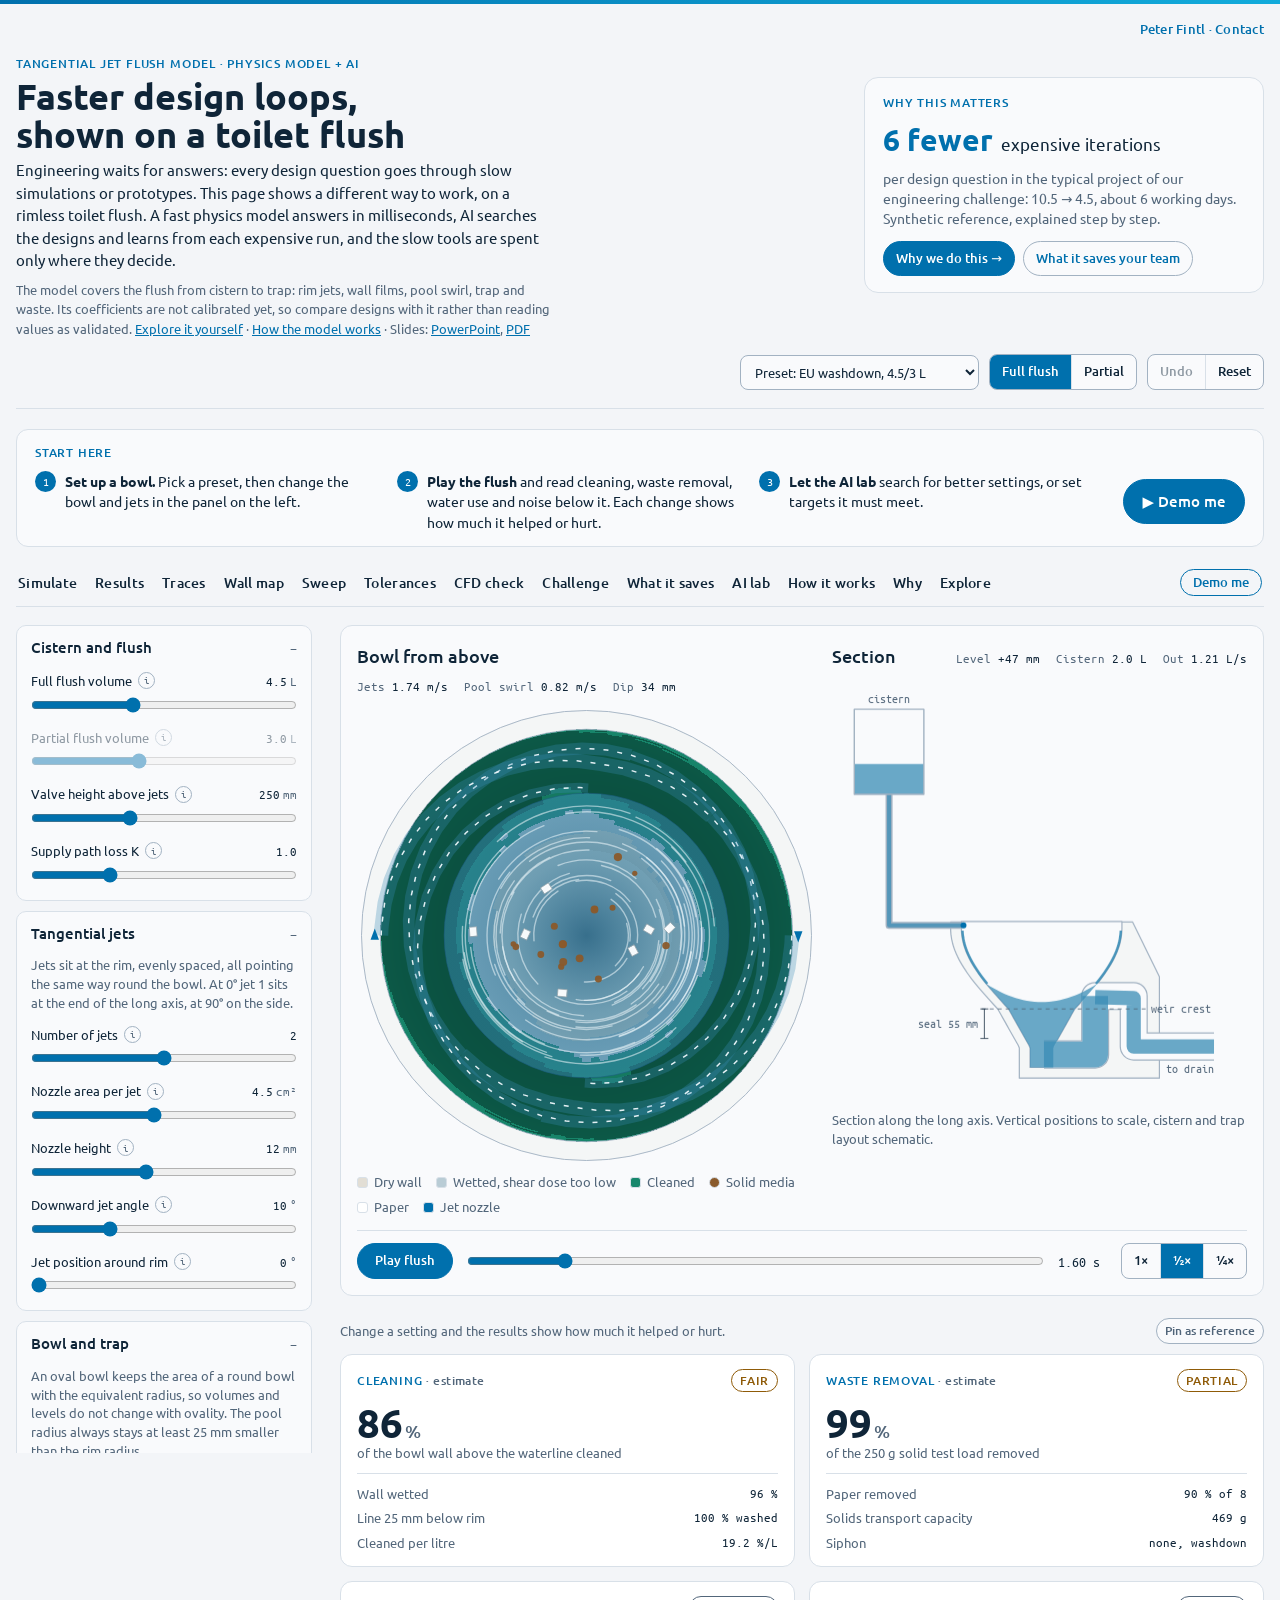
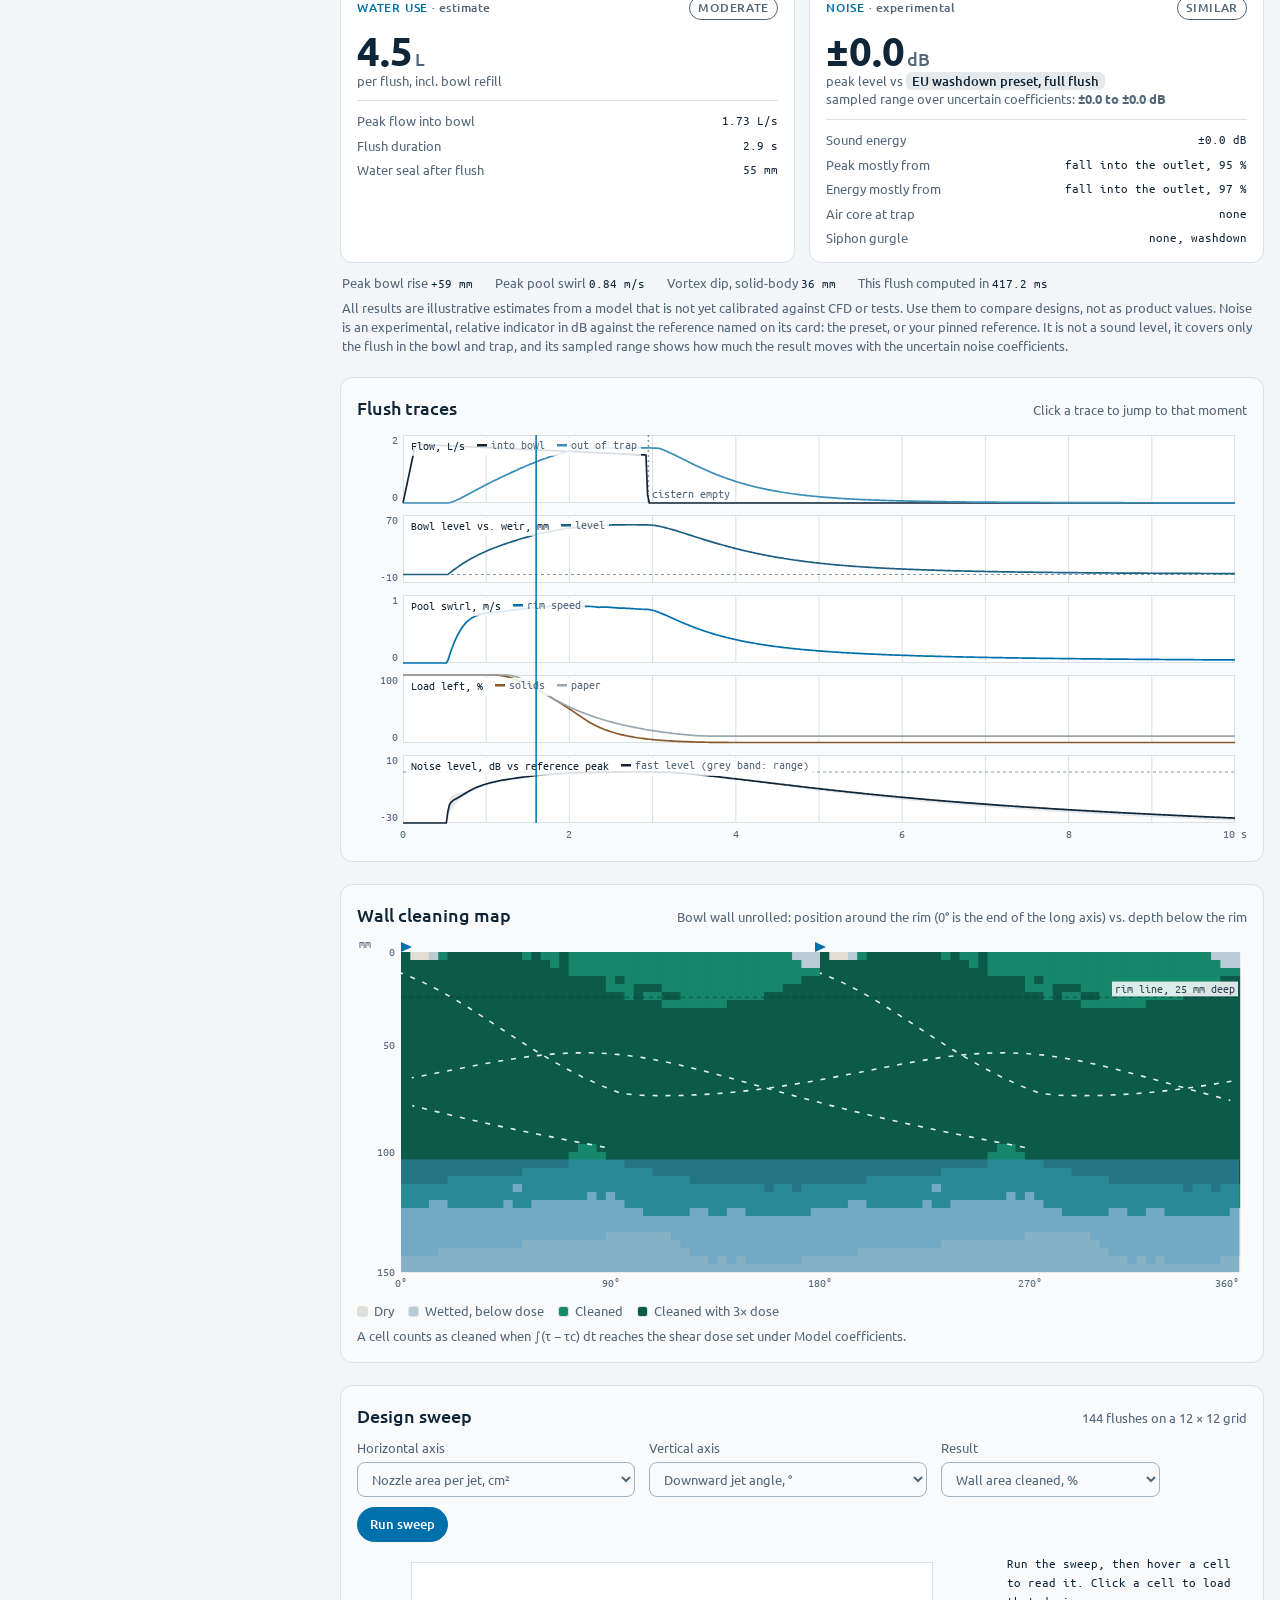
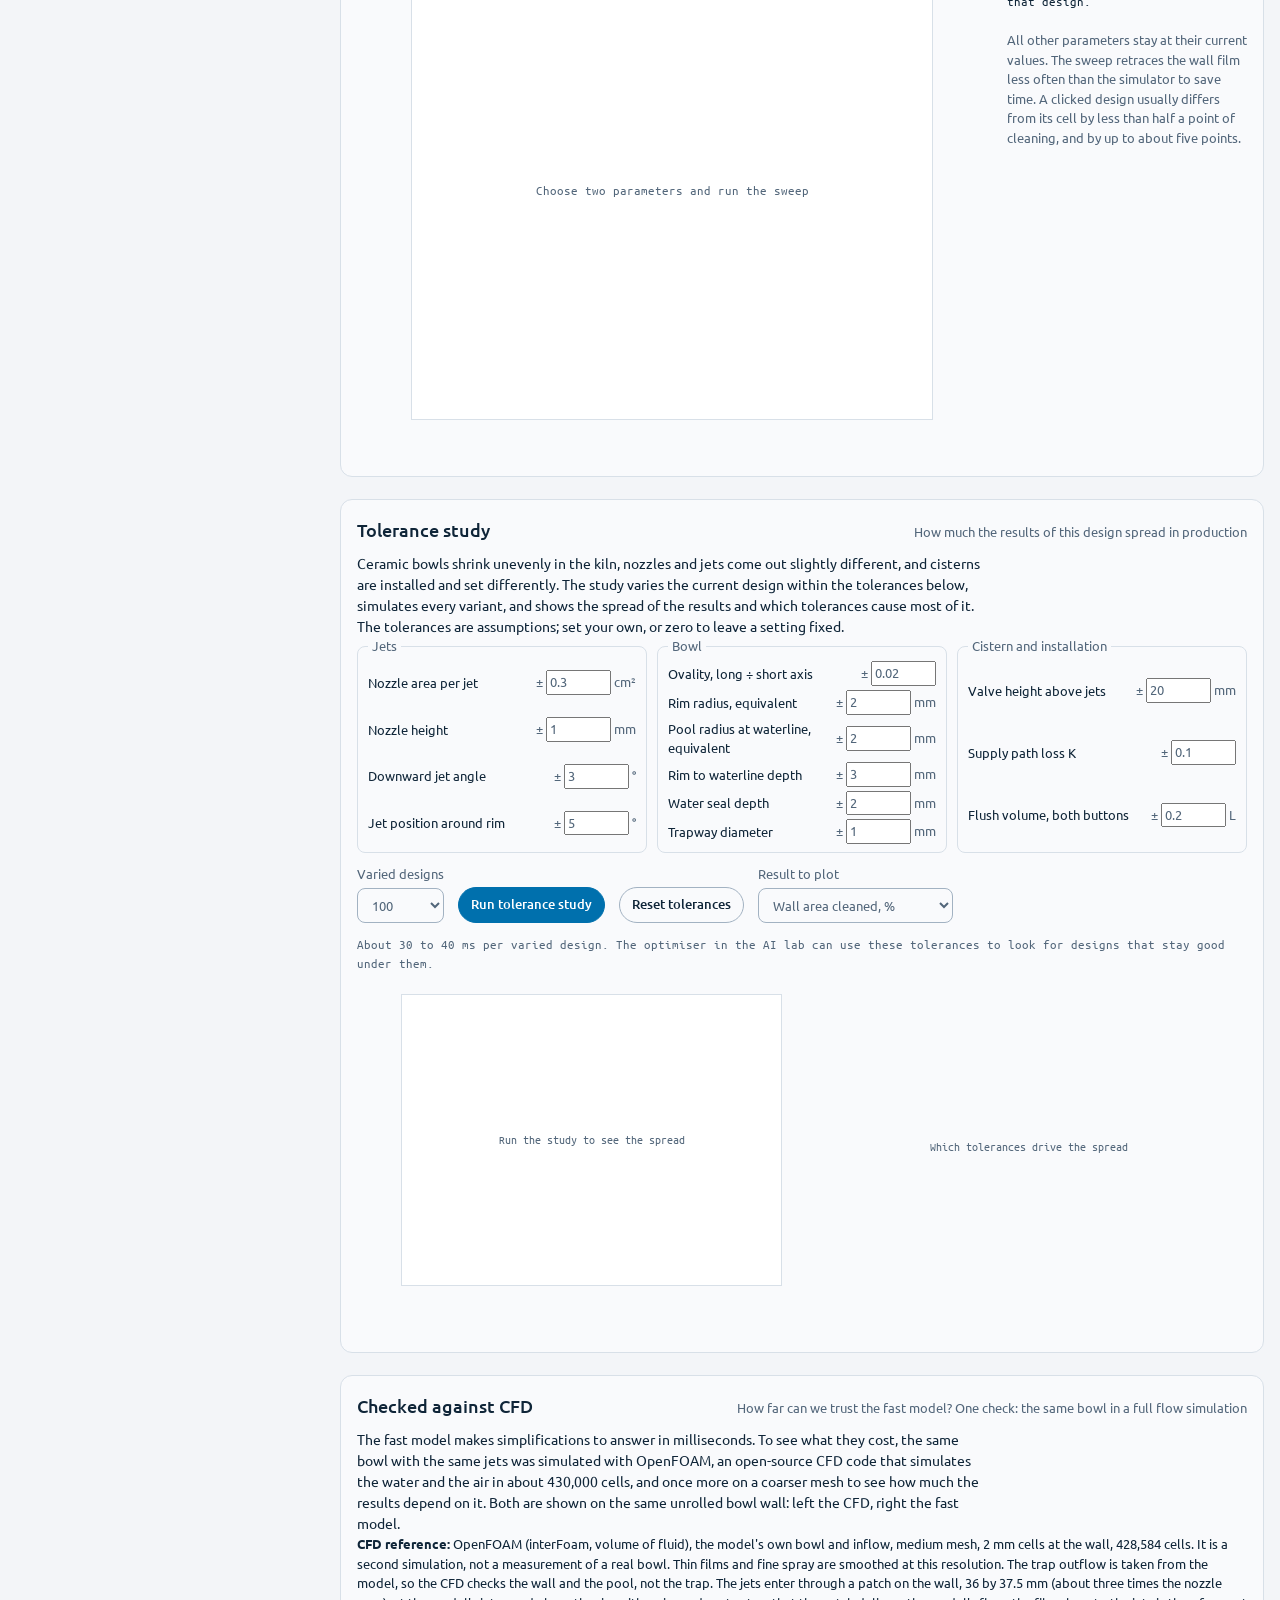
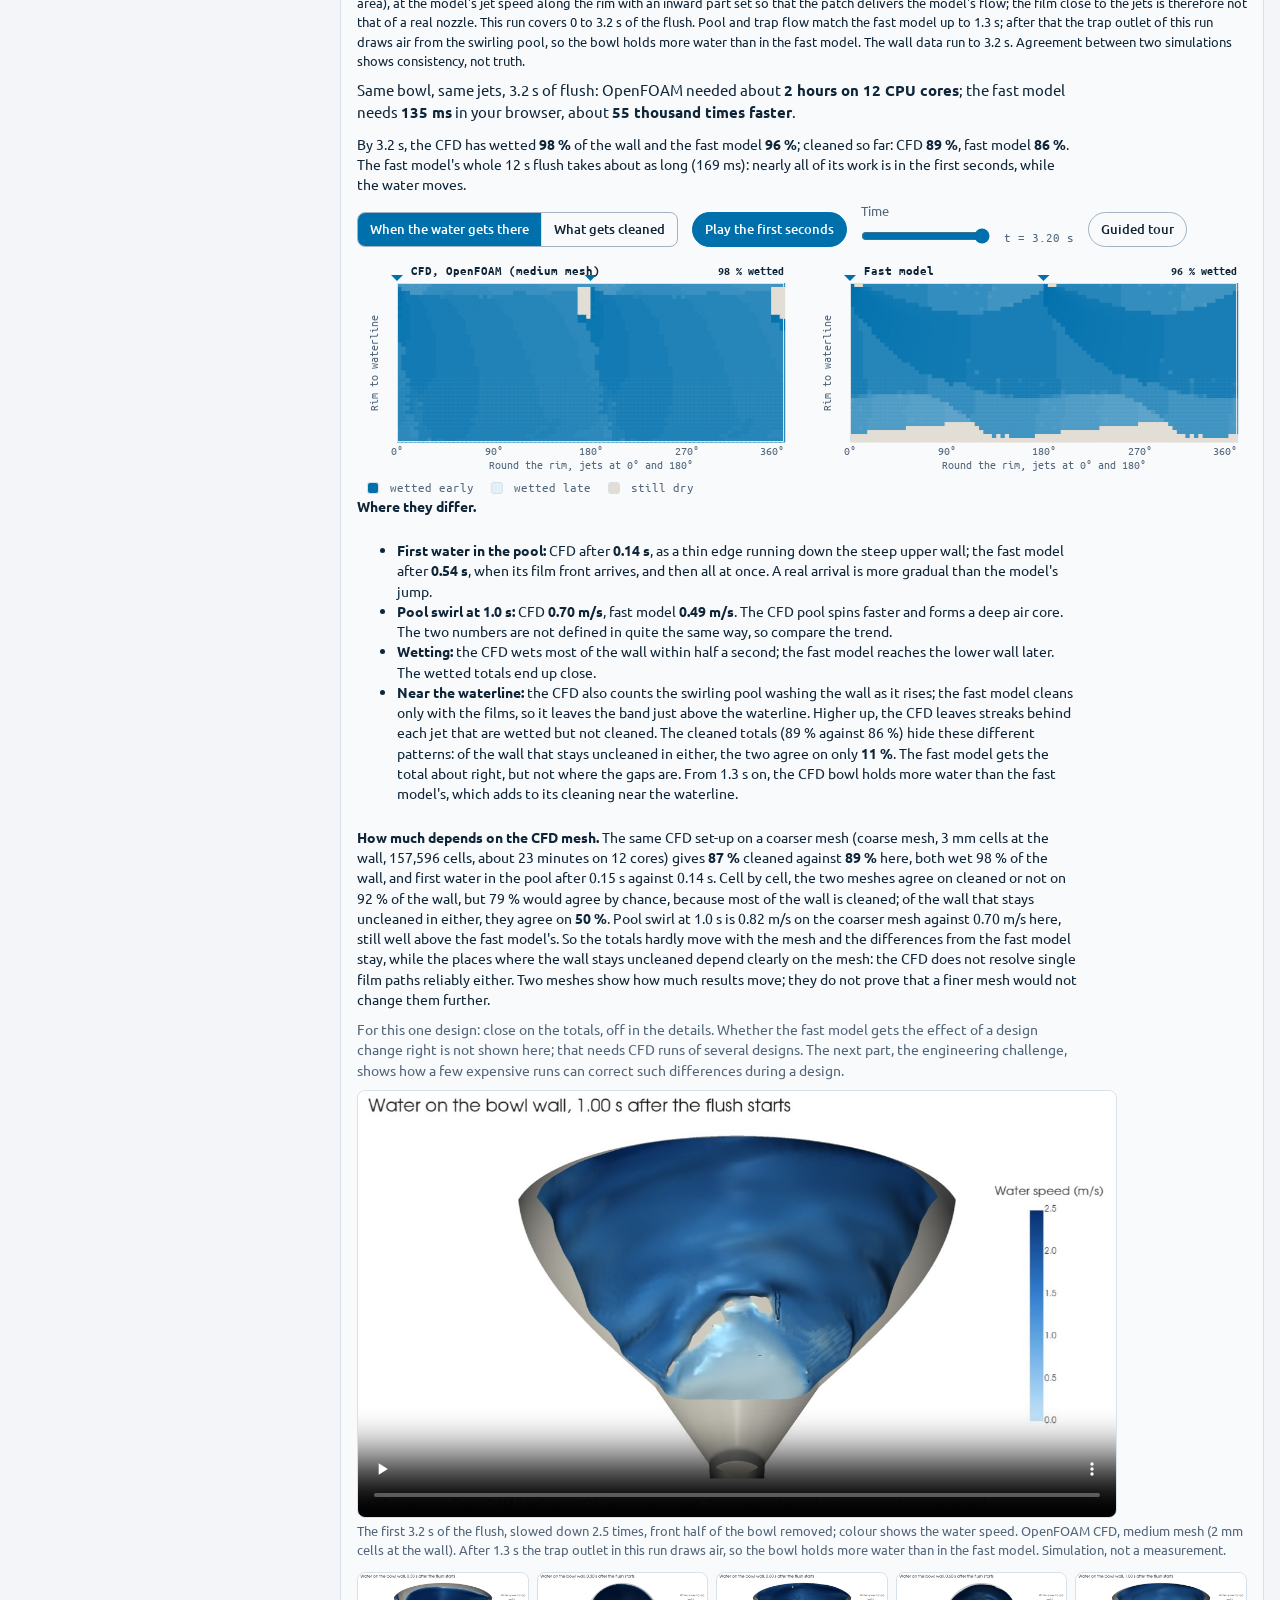
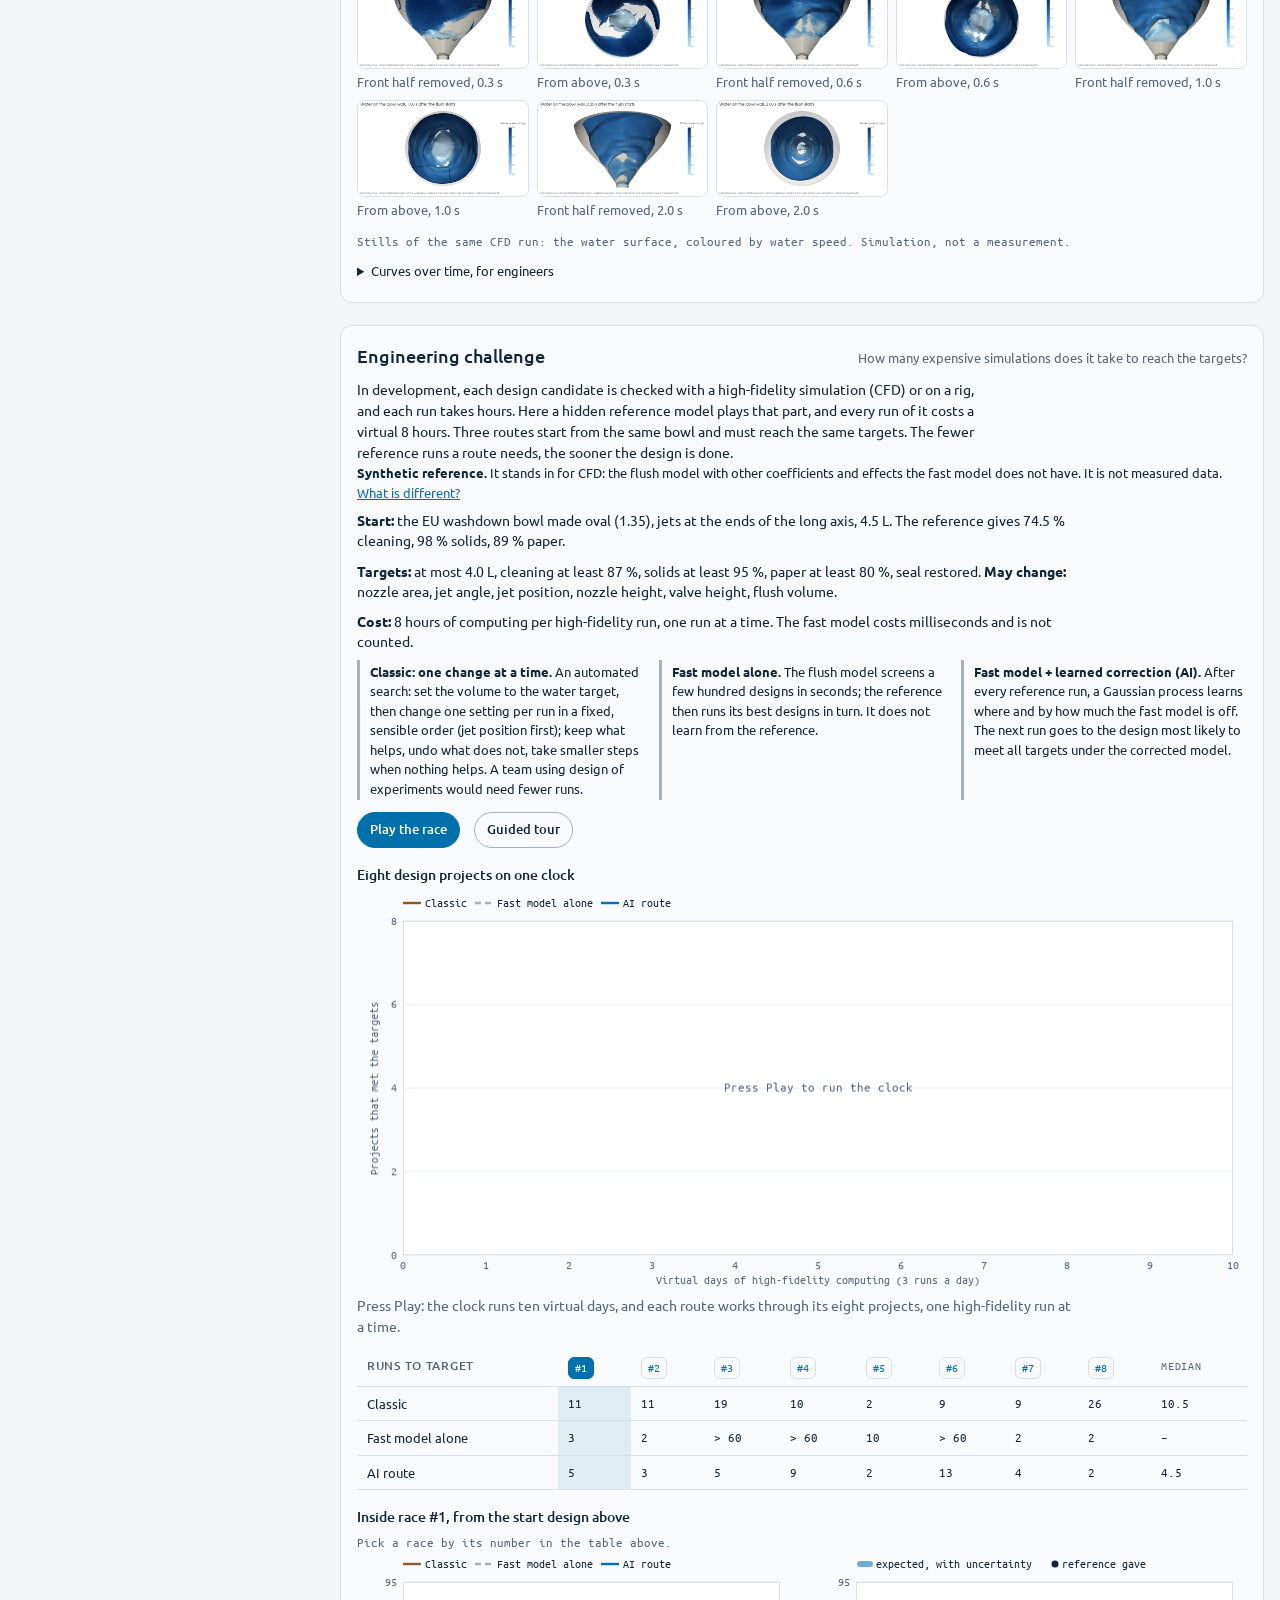
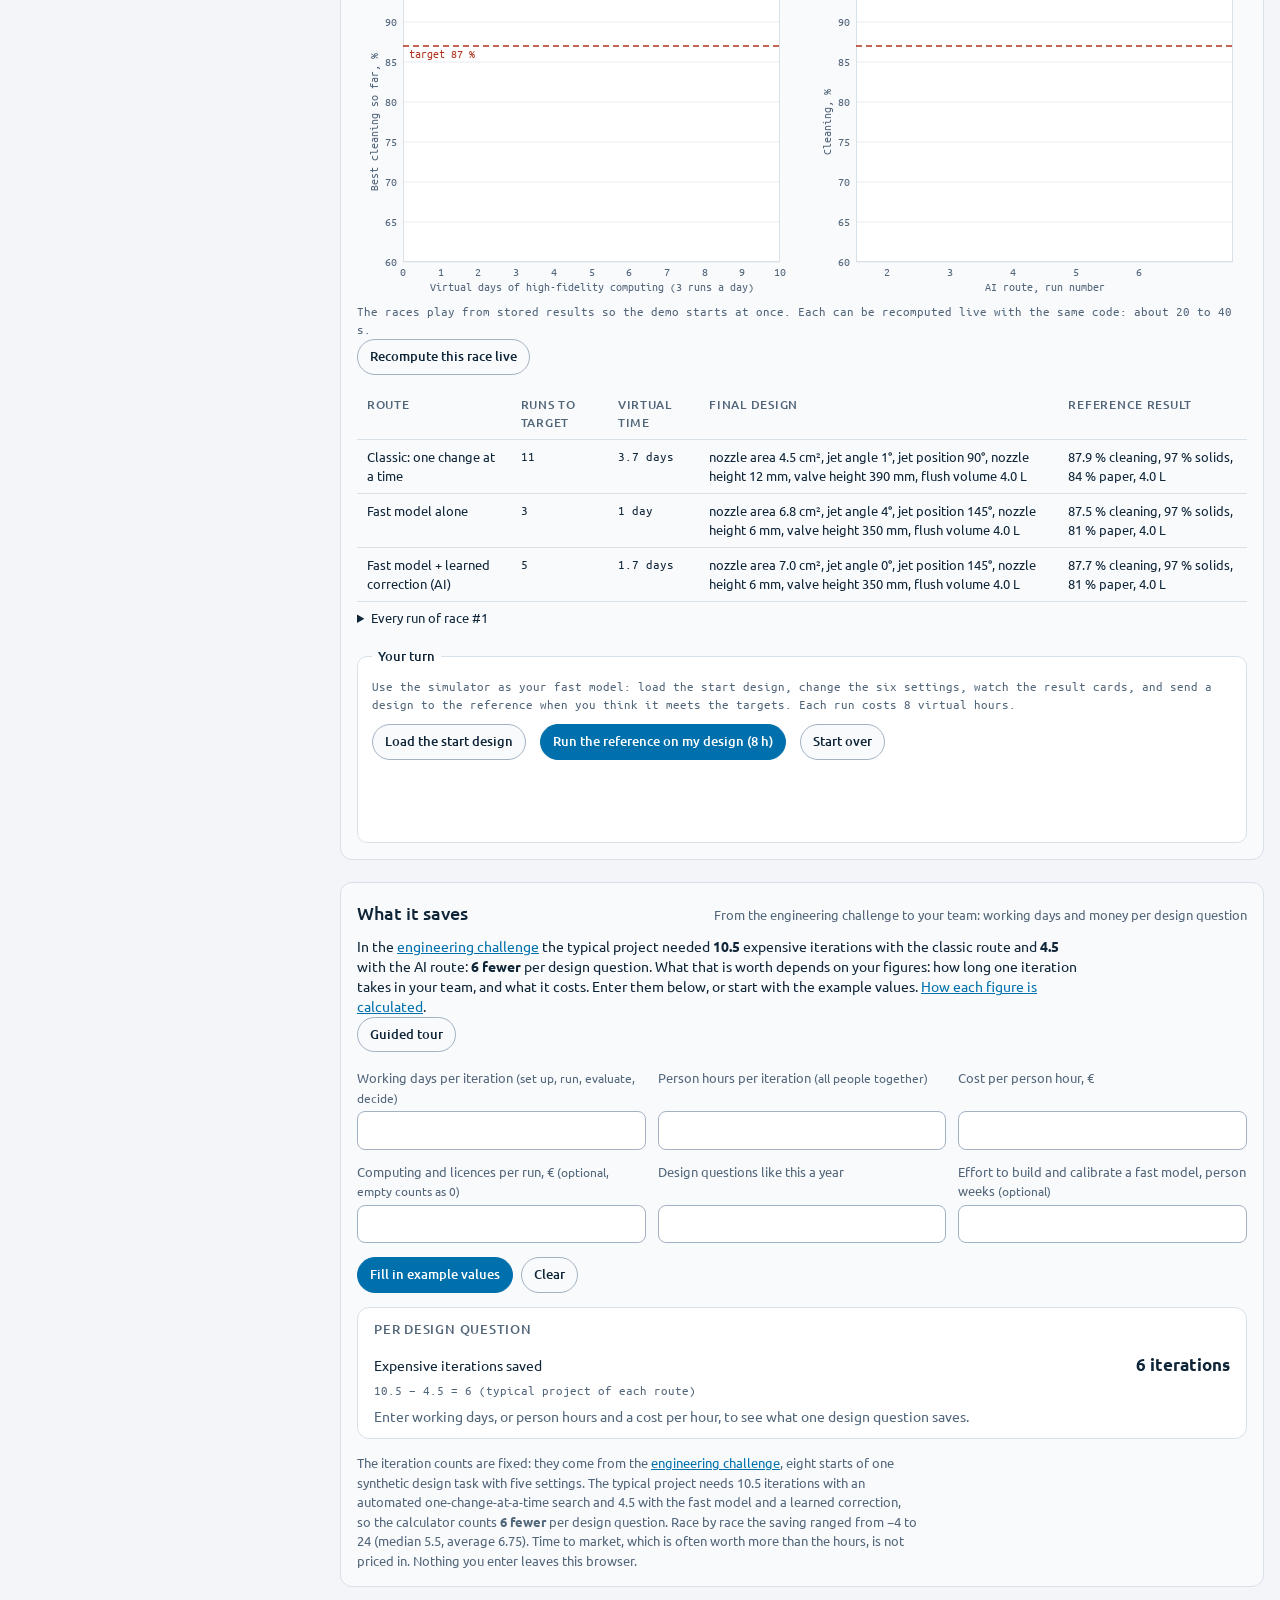
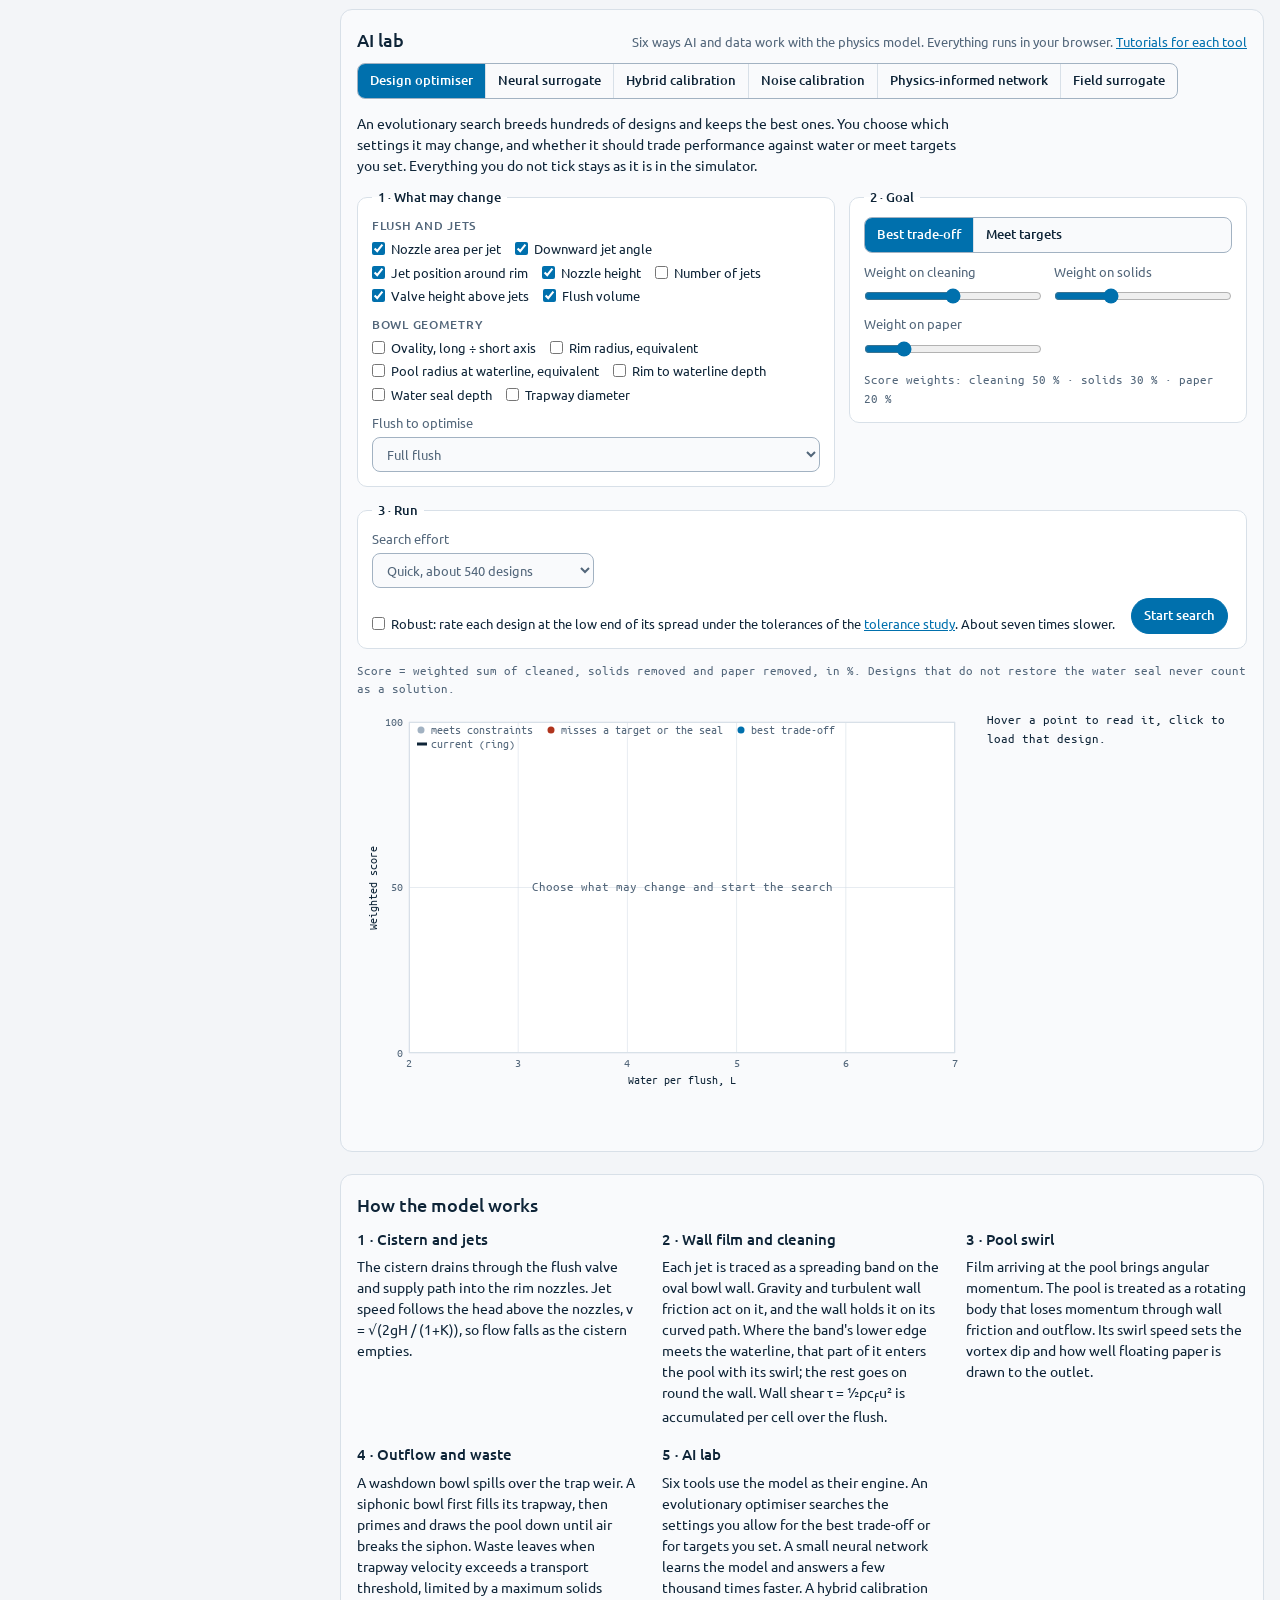
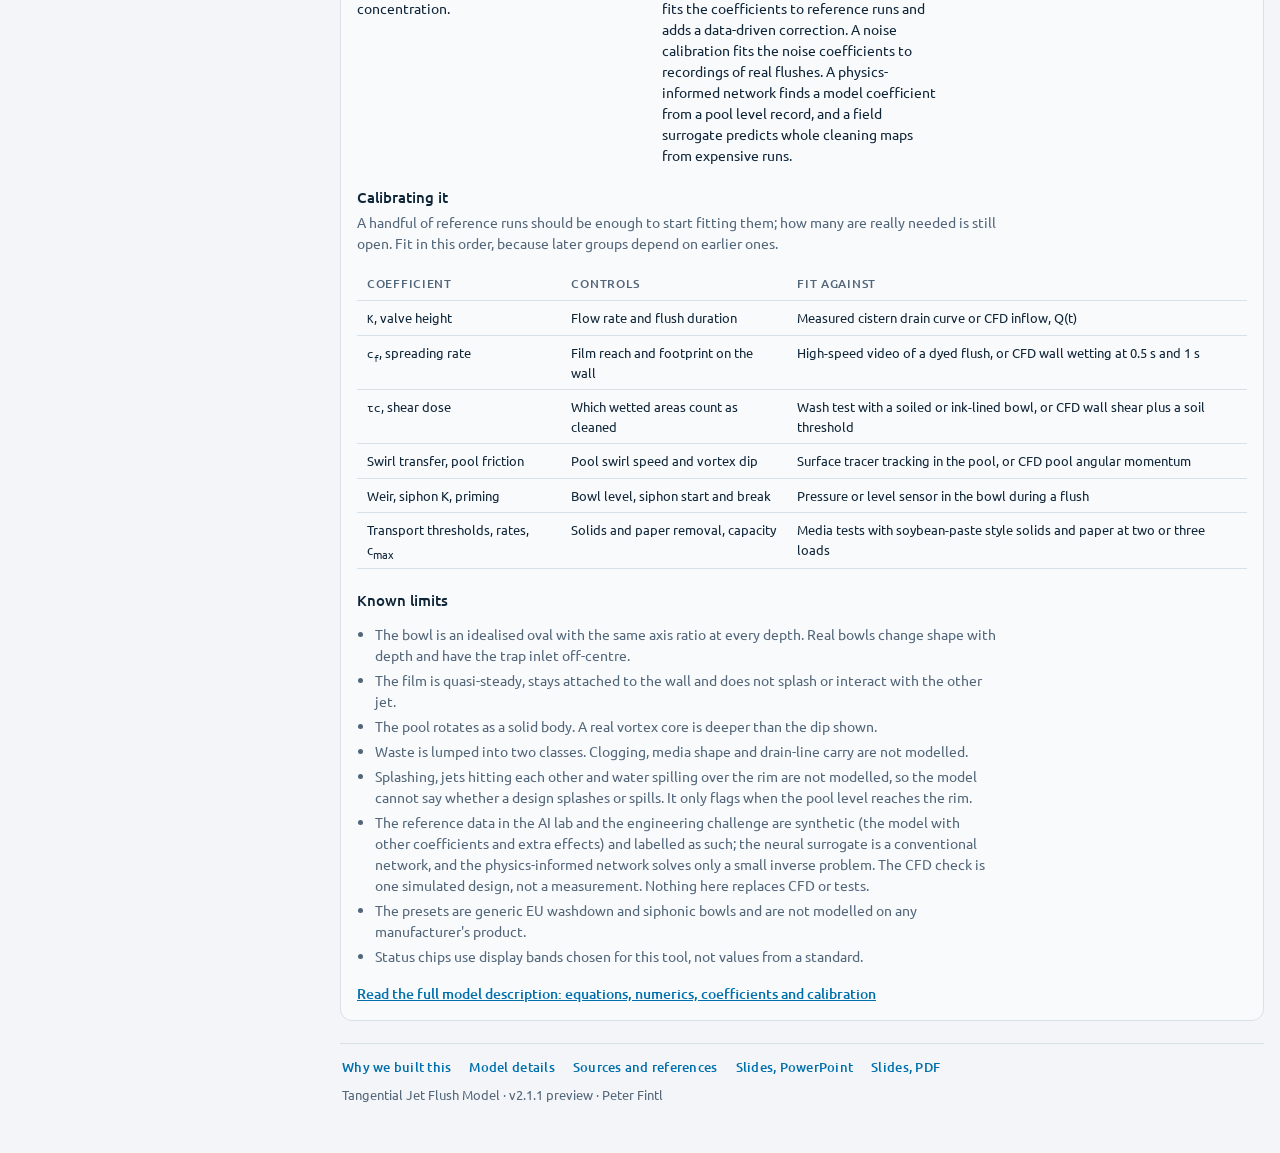
==== commit bffd6395: "Preview 2.1.1 (work in progress): tutorial screenshot tool, links to the coming tutorials page Co-Au" ====
--- a/index.html
+++ b/index.html
@@ -623,7 +623,7 @@
       </section>
 
       <section class="panel" aria-label="AI lab" id="ai-lab">
-        <div class="panel-head"><h2>AI lab</h2><span class="muted" style="font-size:12.5px">Six ways AI and data work with the physics model. Everything runs in your browser.</span></div>
+        <div class="panel-head"><h2>AI lab</h2><span class="muted" style="font-size:12.5px">Six ways AI and data work with the physics model. Everything runs in your browser. <a href="tutorials.html" target="_blank" rel="noopener">Tutorials for each tool</a></span></div>
         <div class="seg ai-tabs" role="tablist" aria-label="AI tools">
           <button type="button" role="tab" id="tab-aiOpt" data-aitab="aiOpt" aria-controls="aiOpt" aria-selected="true" tabindex="0">Design optimiser</button>
           <button type="button" role="tab" id="tab-aiSur" data-aitab="aiSur" aria-controls="aiSur" aria-selected="false" tabindex="-1">Neural surrogate</button>
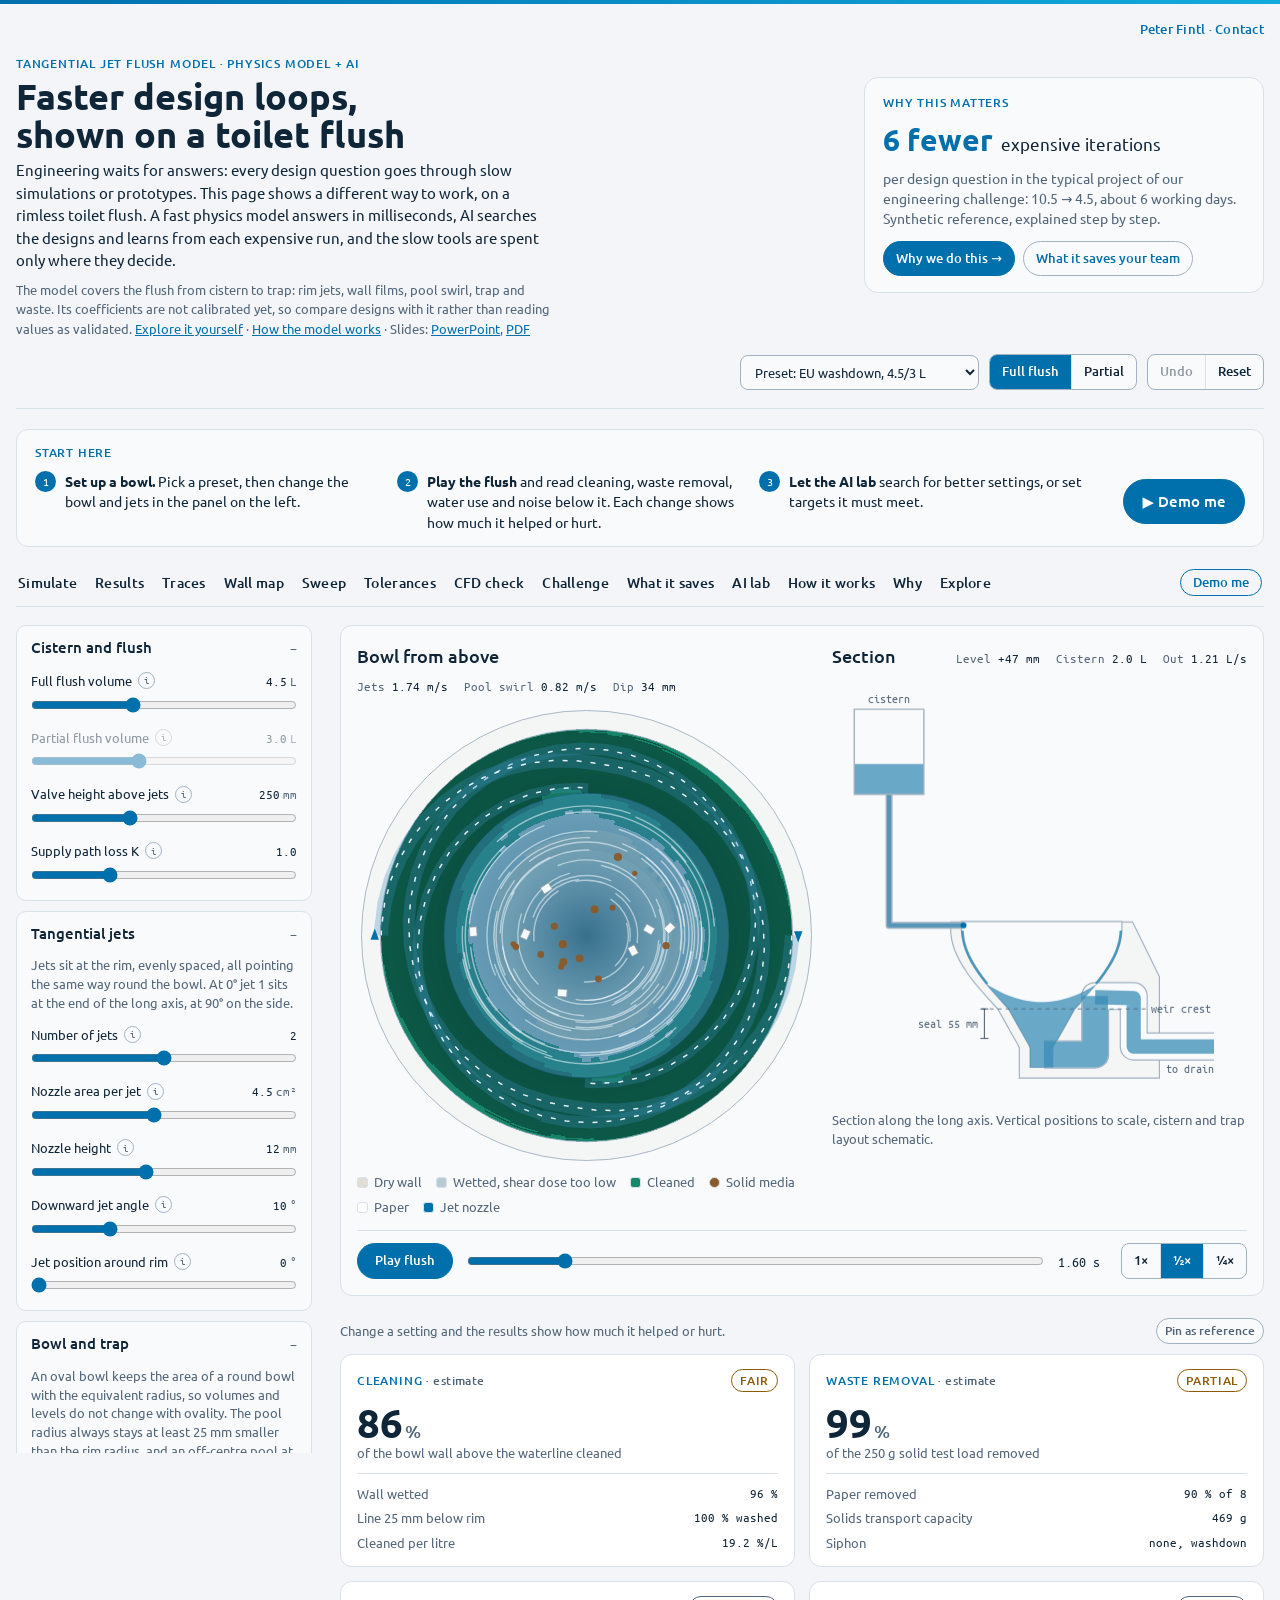
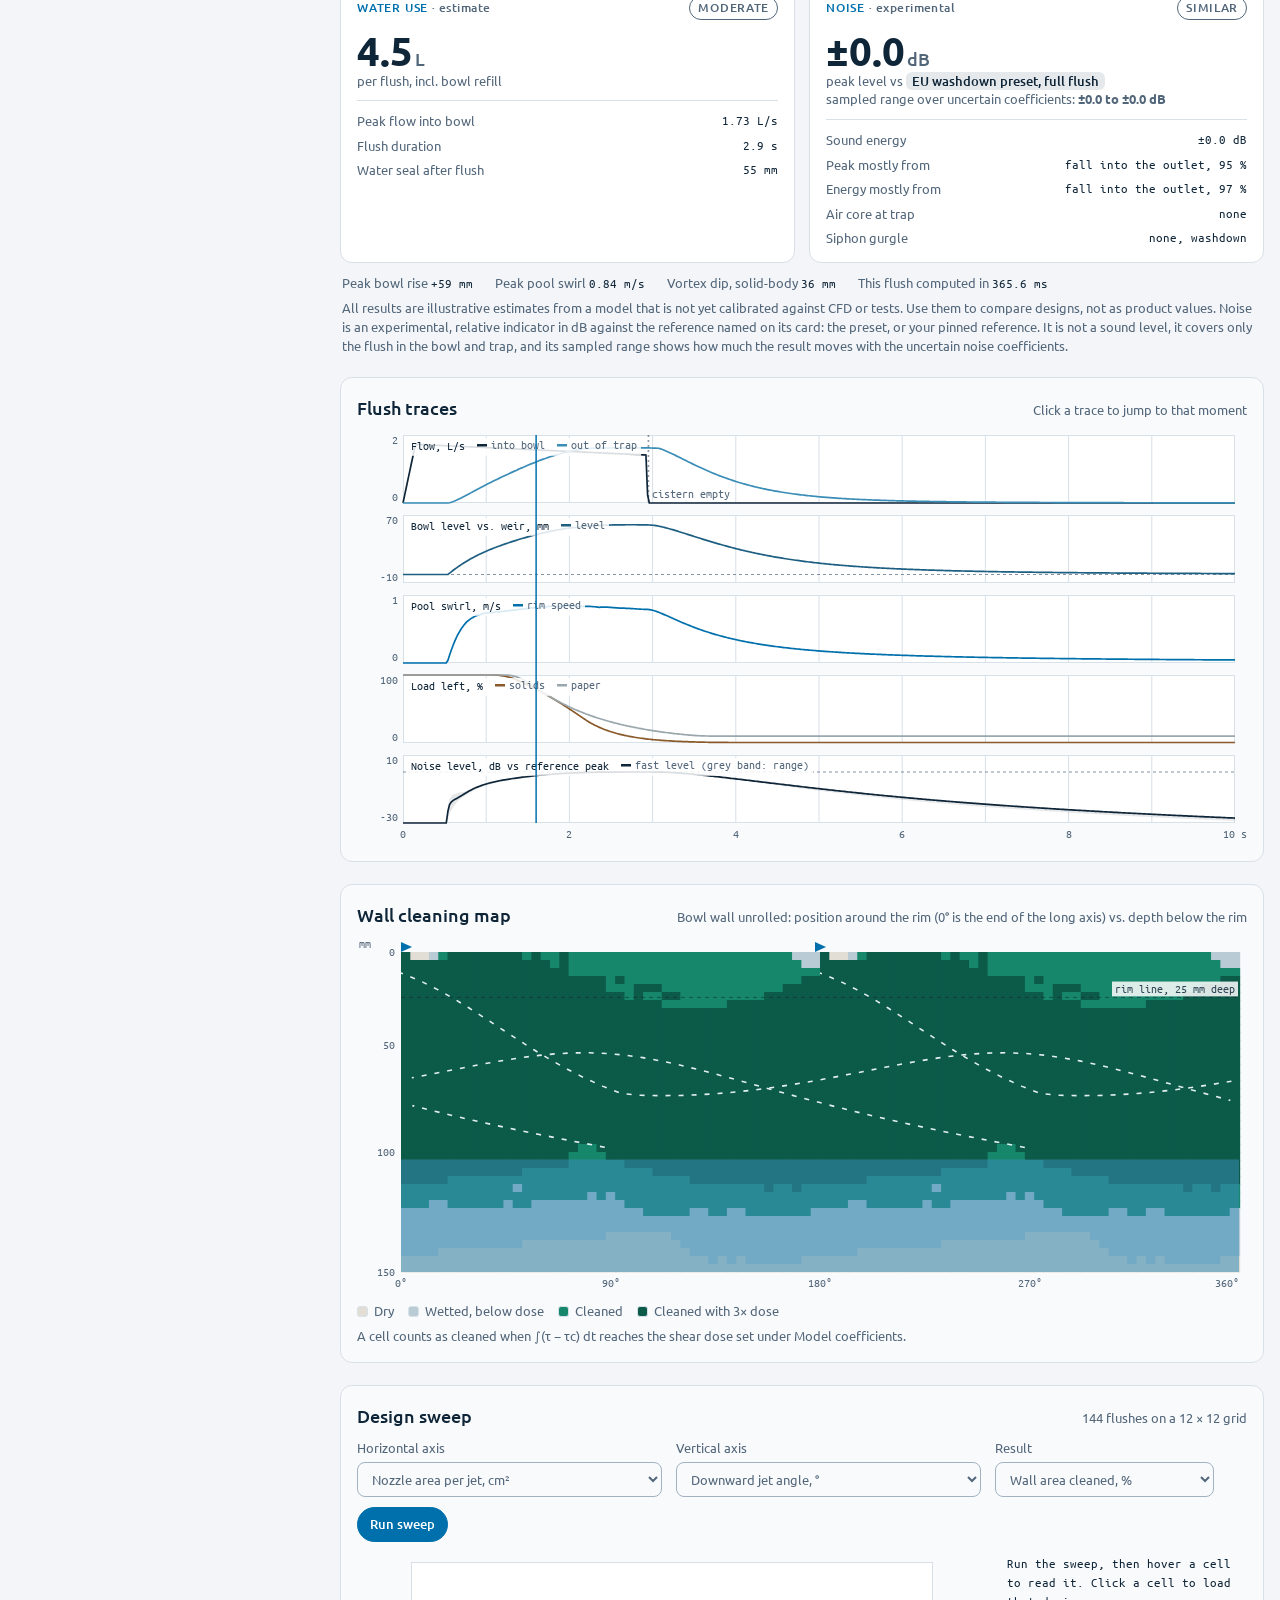
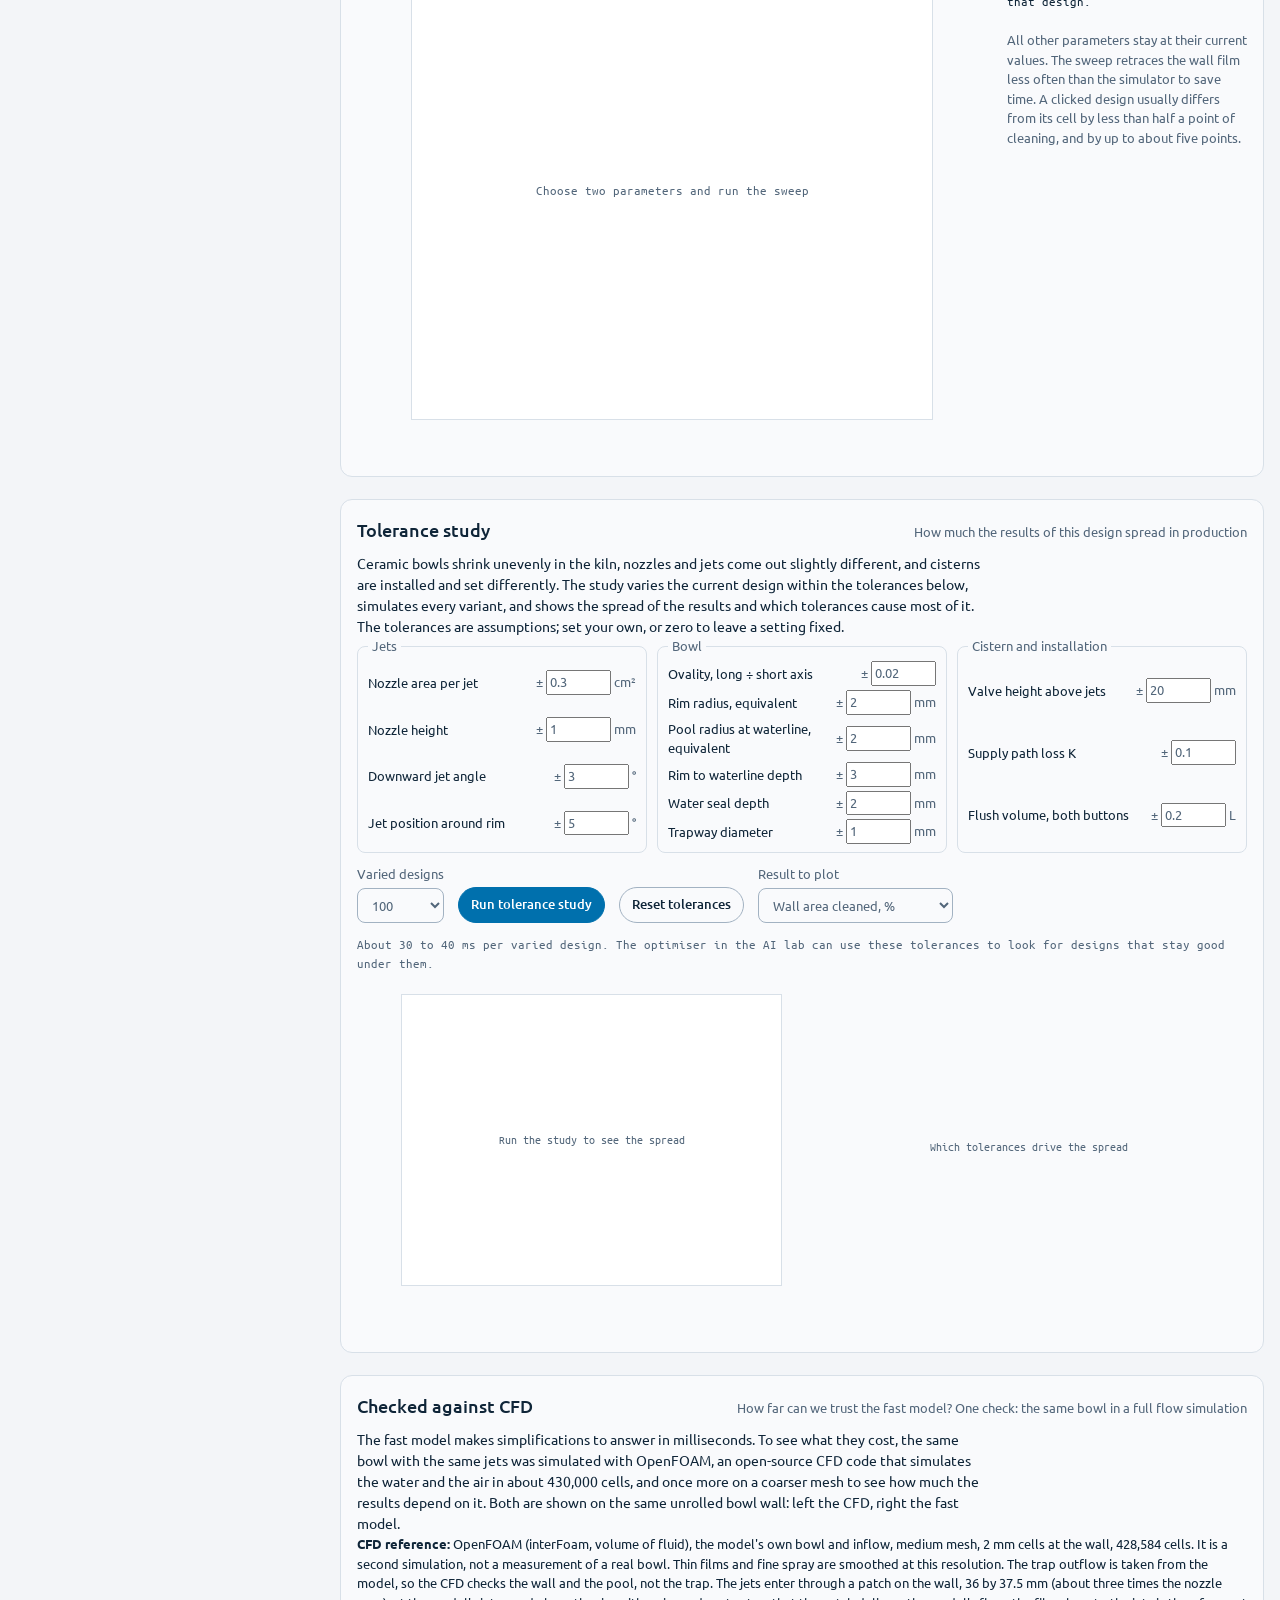
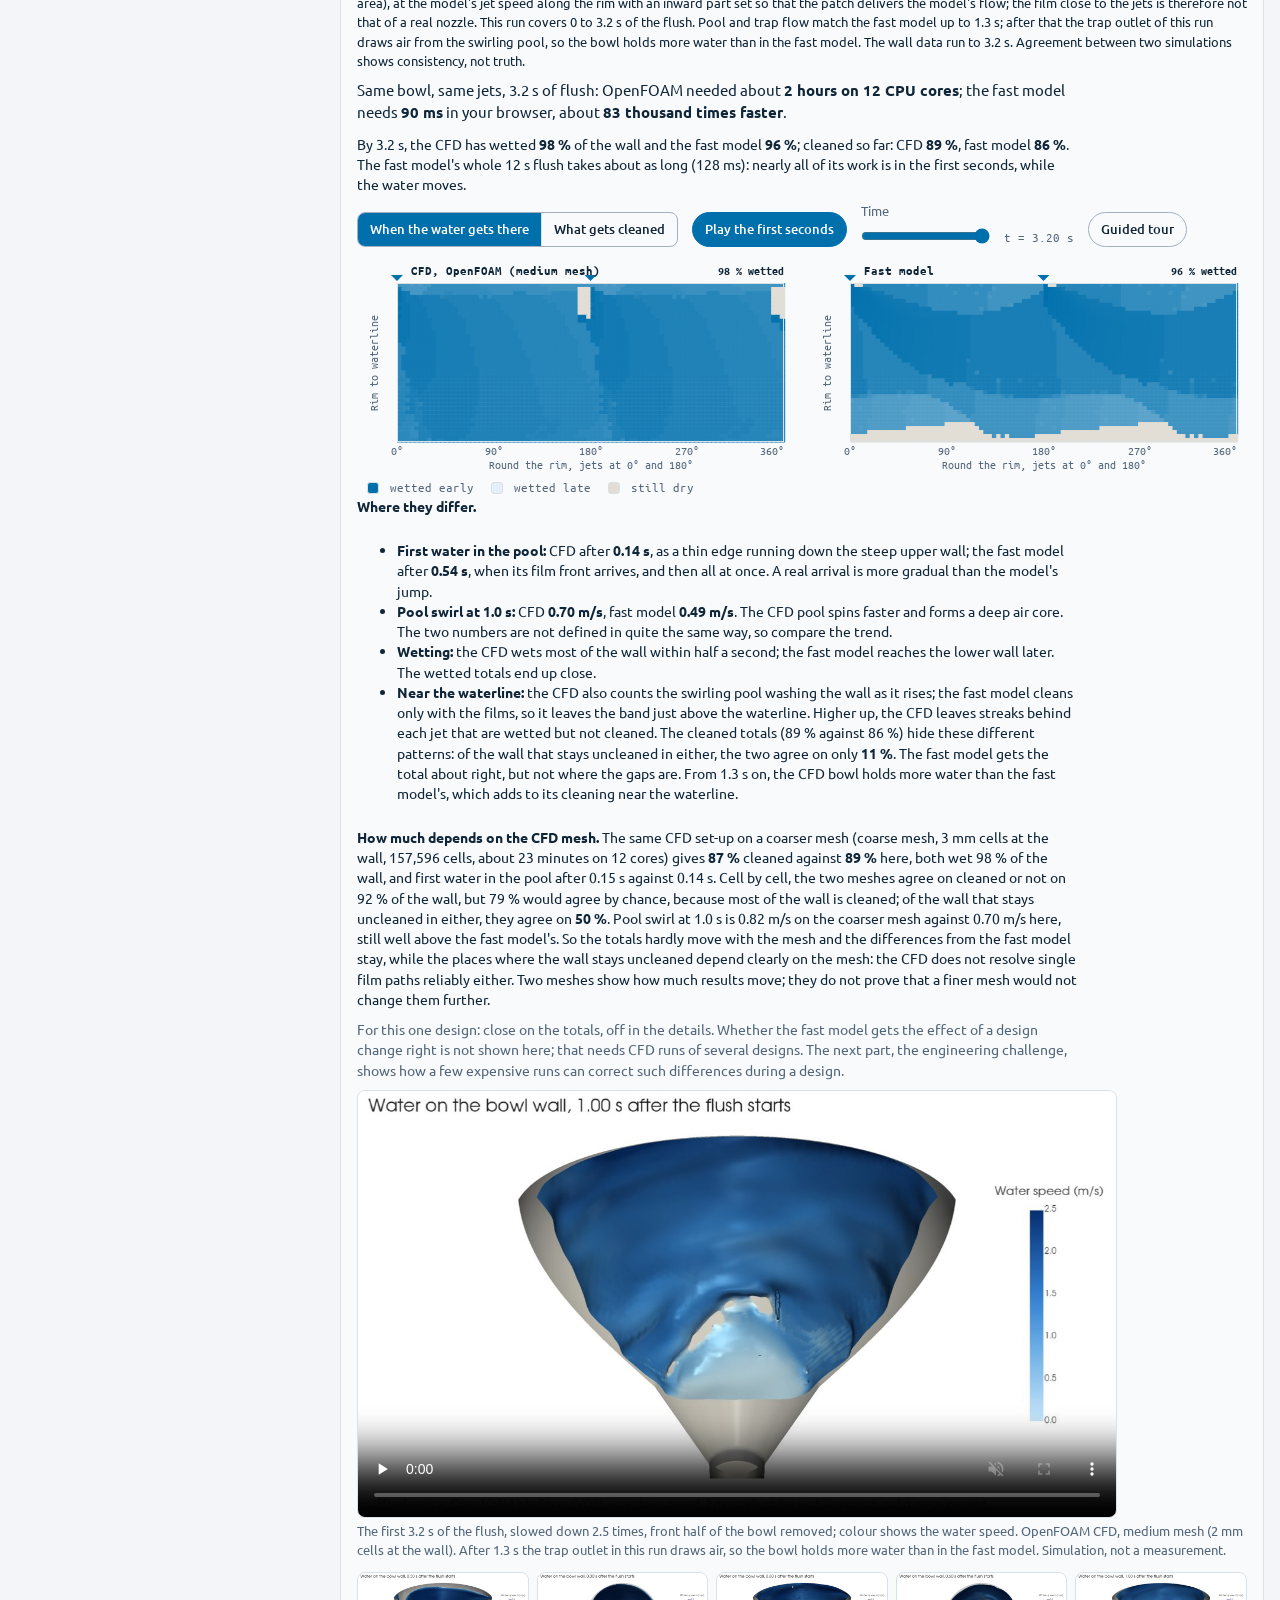
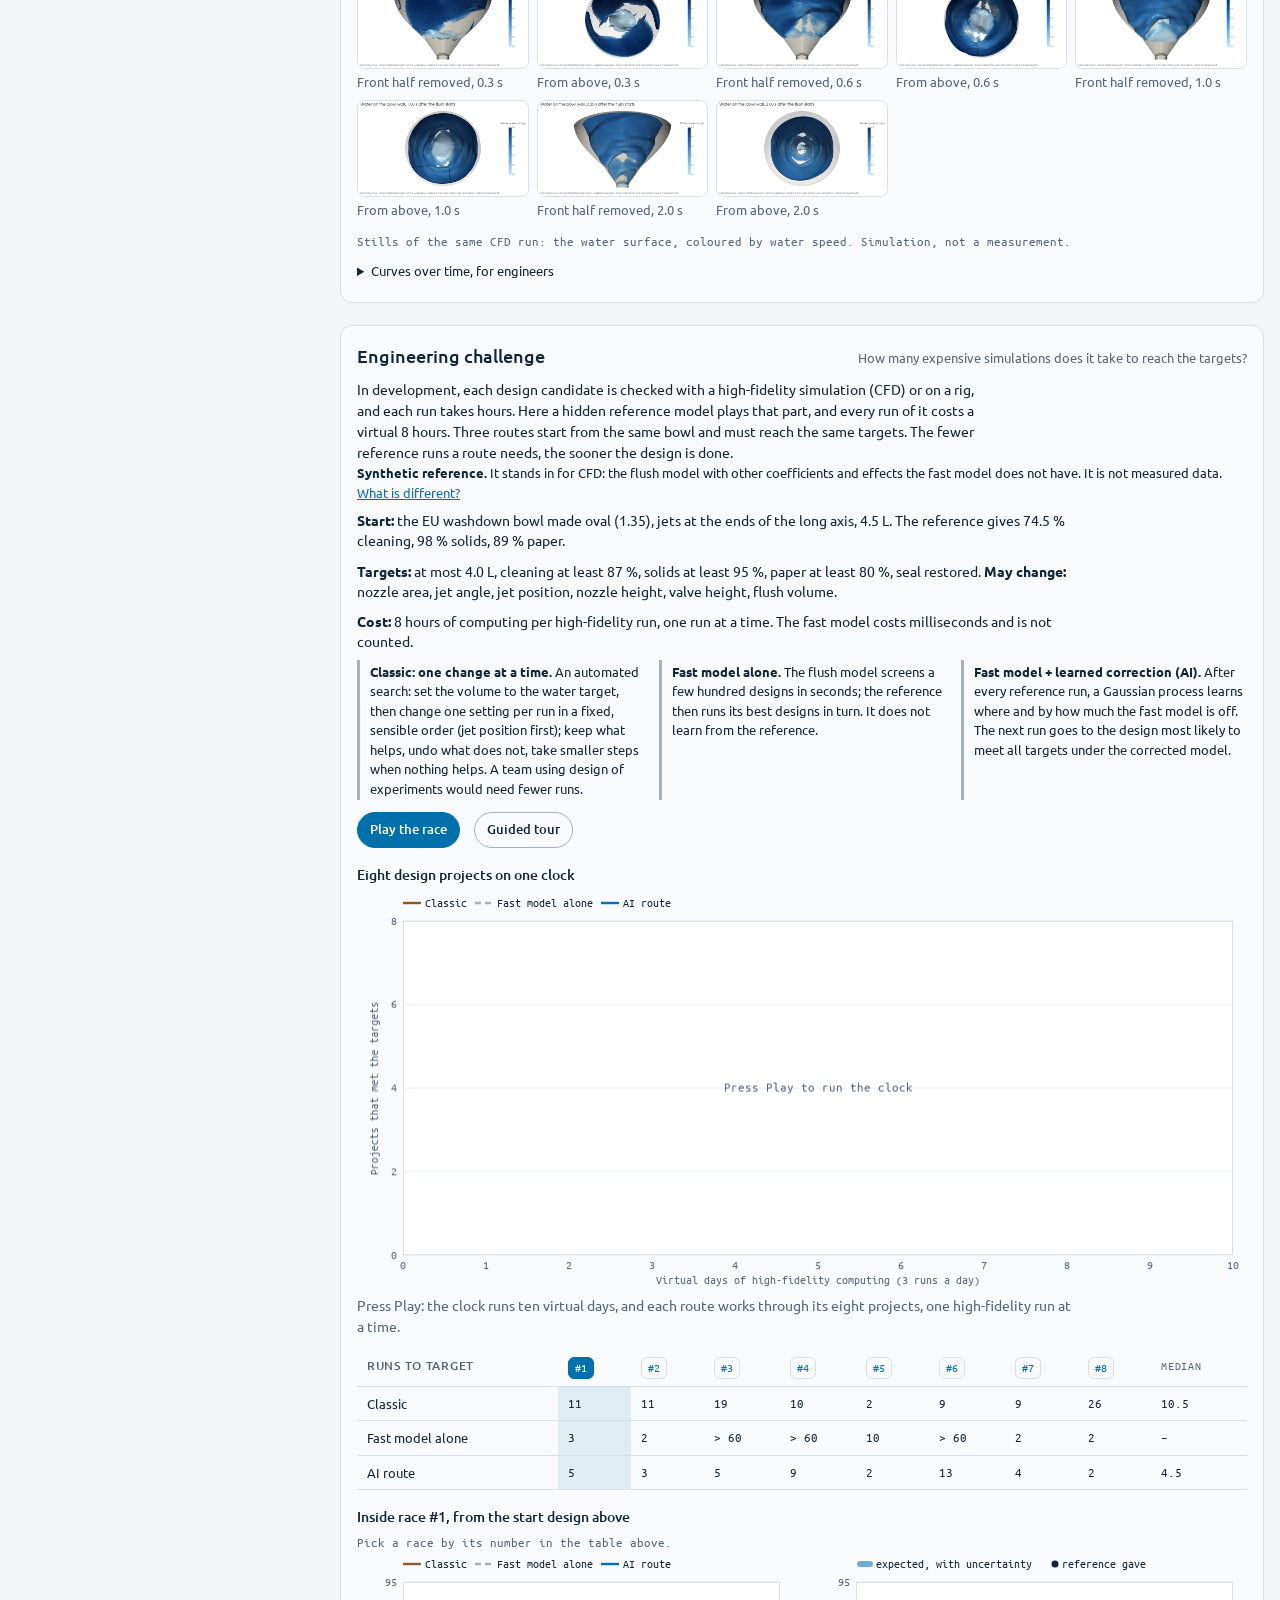
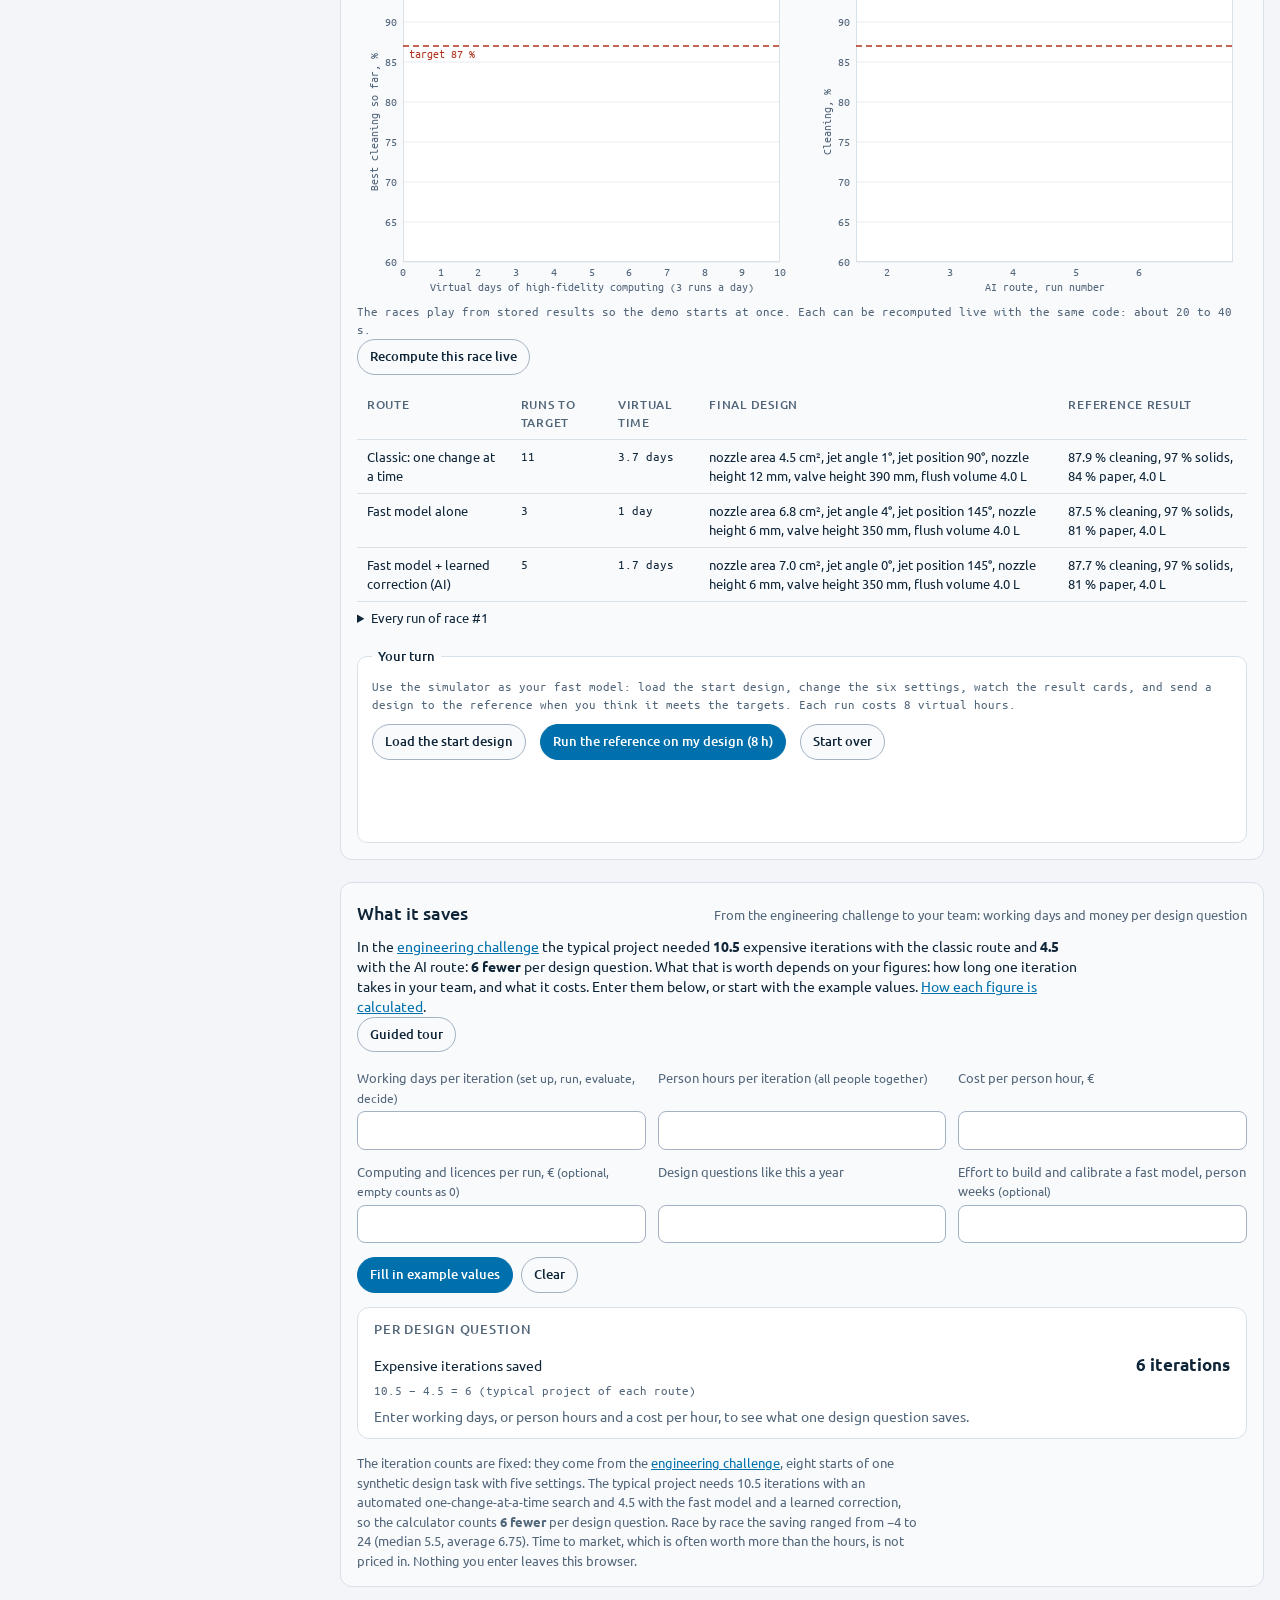
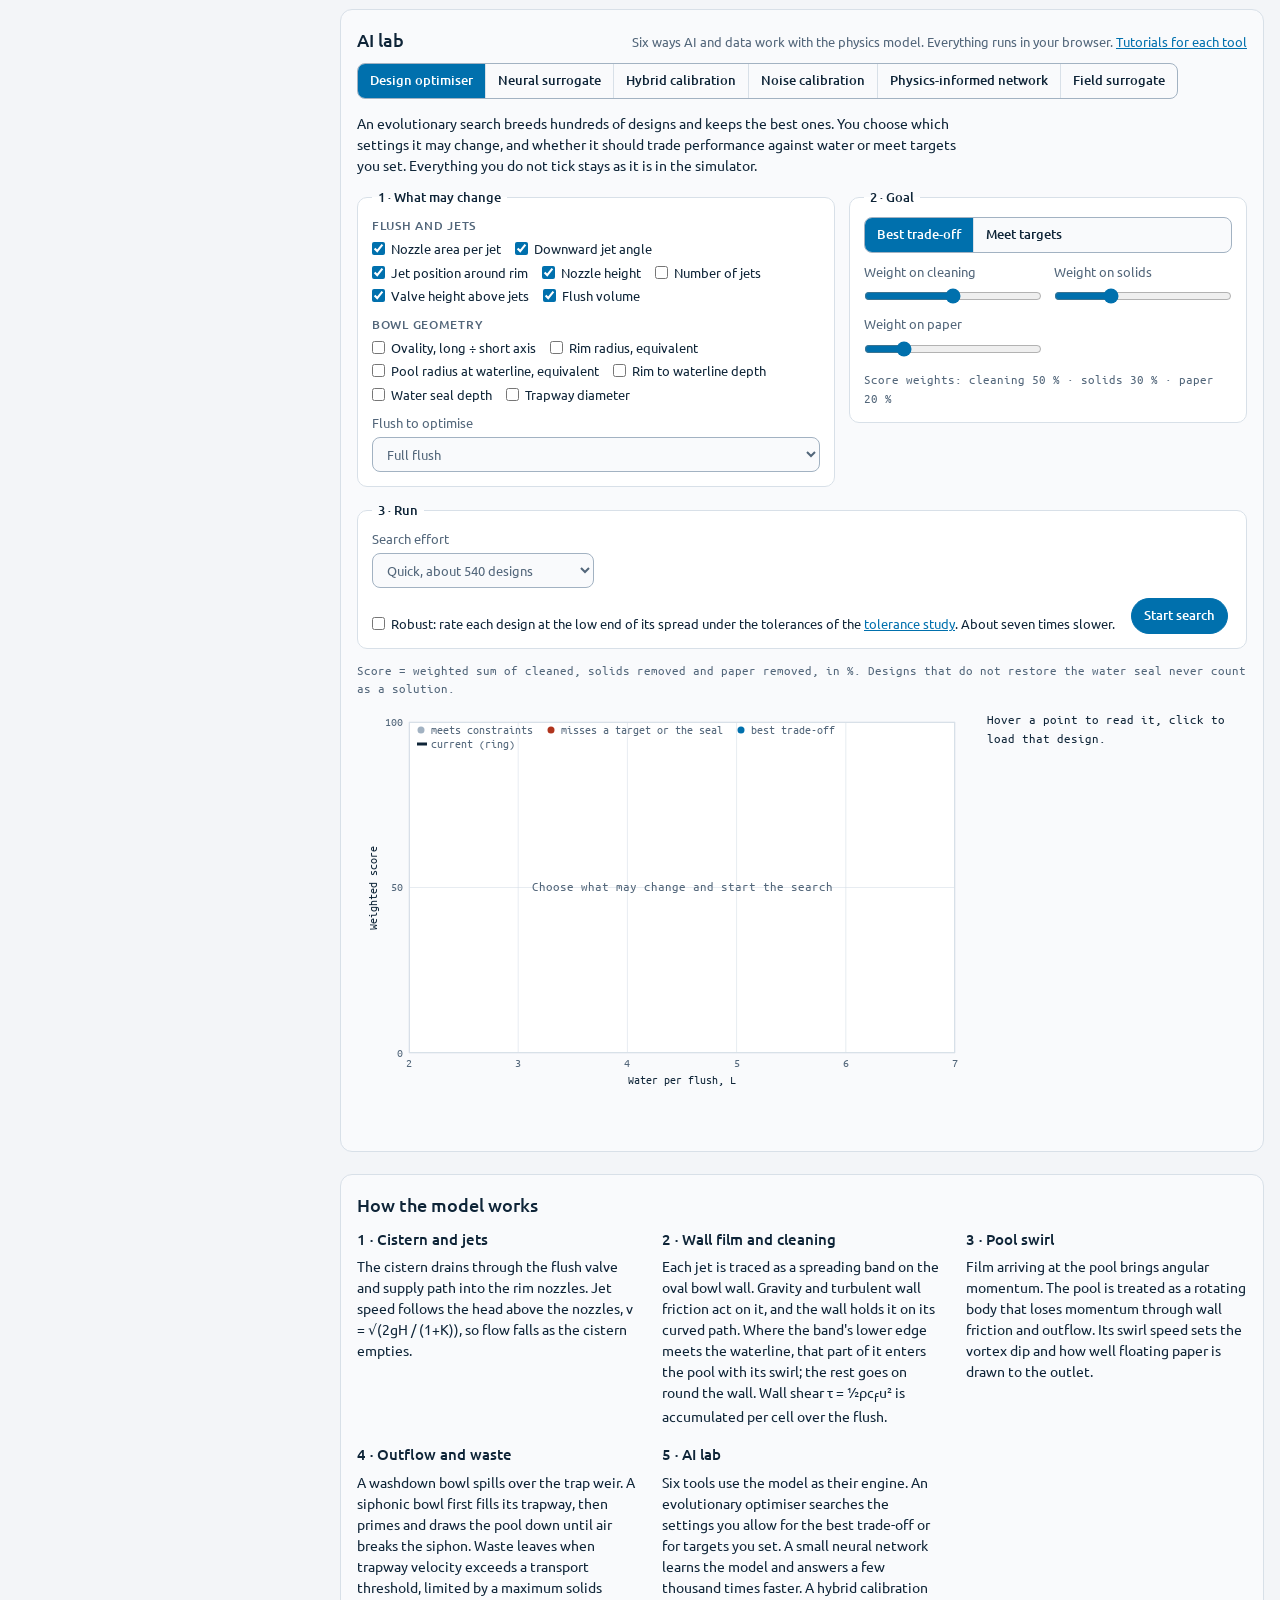
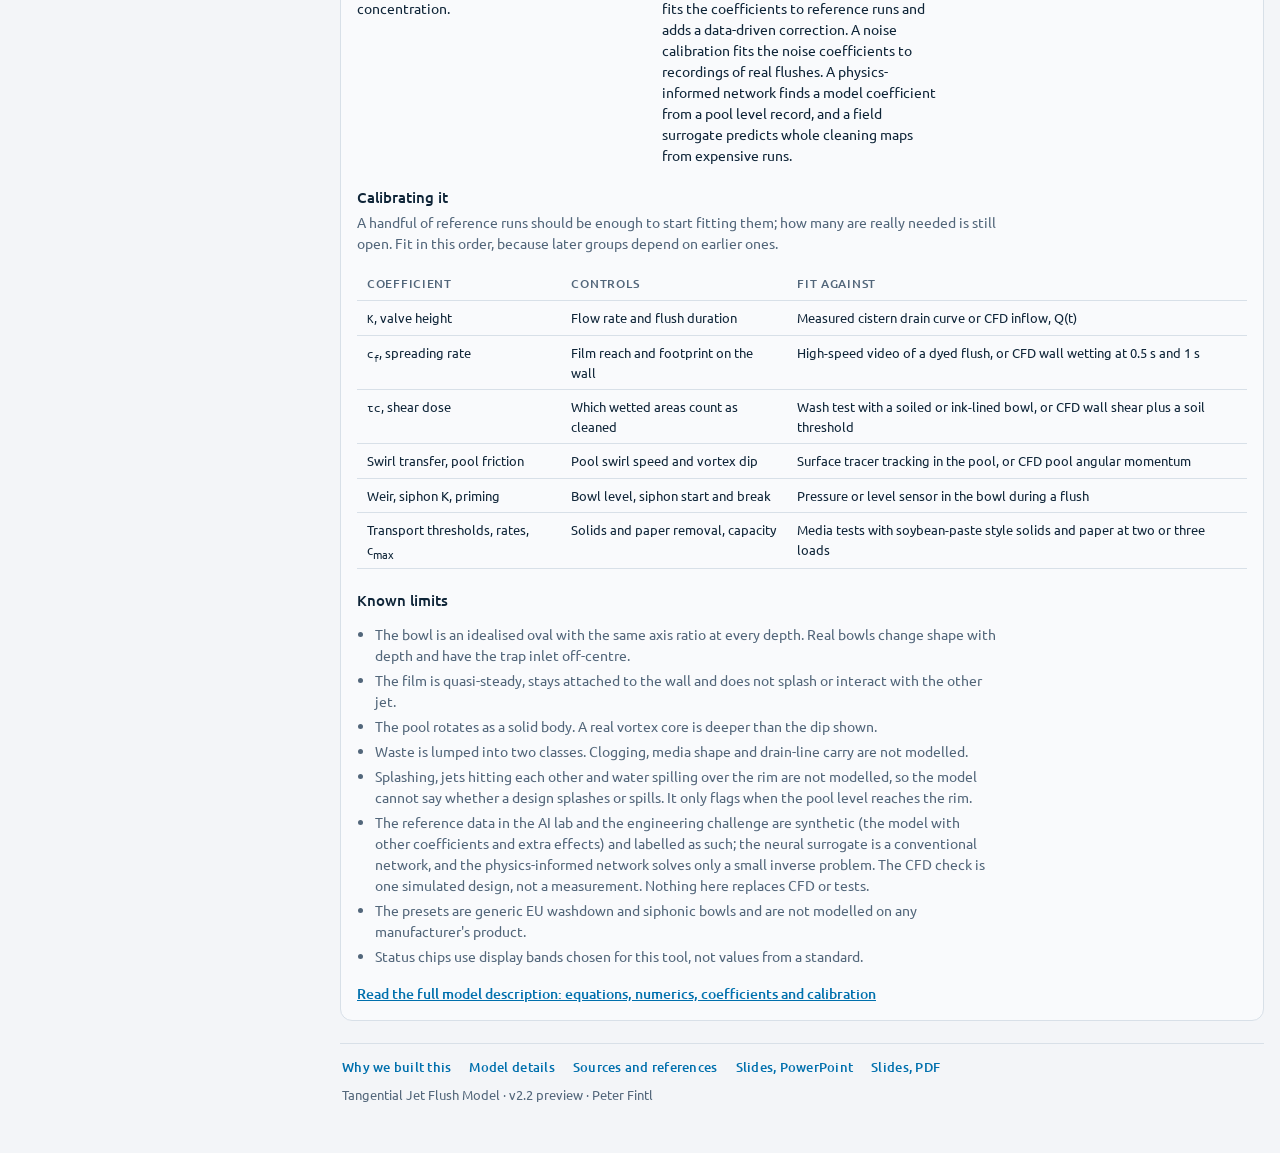
==== commit df0953dd: "2.2 preview: EU wall-hung preset on the page, texts and checks Page: preset list, settings for the p" ====
--- a/index.html
+++ b/index.html
@@ -376,6 +376,7 @@
     <div class="actions">
       <select id="preset" aria-label="Design preset">
         <option value="washdown">Preset: EU washdown, 4.5/3 L</option>
+        <option value="wallhung">Preset: EU wall-hung, 4.5/3 L</option>
         <option value="siphonic">Preset: Siphonic, 4.8 L + 0.8 L refill</option>
       </select>
       <div class="seg" role="group" aria-label="Flush button">
@@ -838,7 +839,7 @@
       </section>
       <footer class="foot">
         <span class="footlinks"><a href="why.html" target="_blank" rel="noopener">Why we built this</a><a href="method.html" target="_blank" rel="noopener">Model details</a><a href="sources.html" target="_blank" rel="noopener">Sources and references</a><a href="slides/jet-flush-model.pptx" target="_blank" rel="noopener">Slides, PowerPoint</a><a href="slides/jet-flush-model.pdf" target="_blank" rel="noopener">Slides, PDF</a></span>
-        <span class="muted">Tangential Jet Flush Model · v2.1.1 preview · Peter Fintl</span>
+        <span class="muted">Tangential Jet Flush Model · v2.2 preview · Peter Fintl</span>
       </footer>
     </div>
   </div>
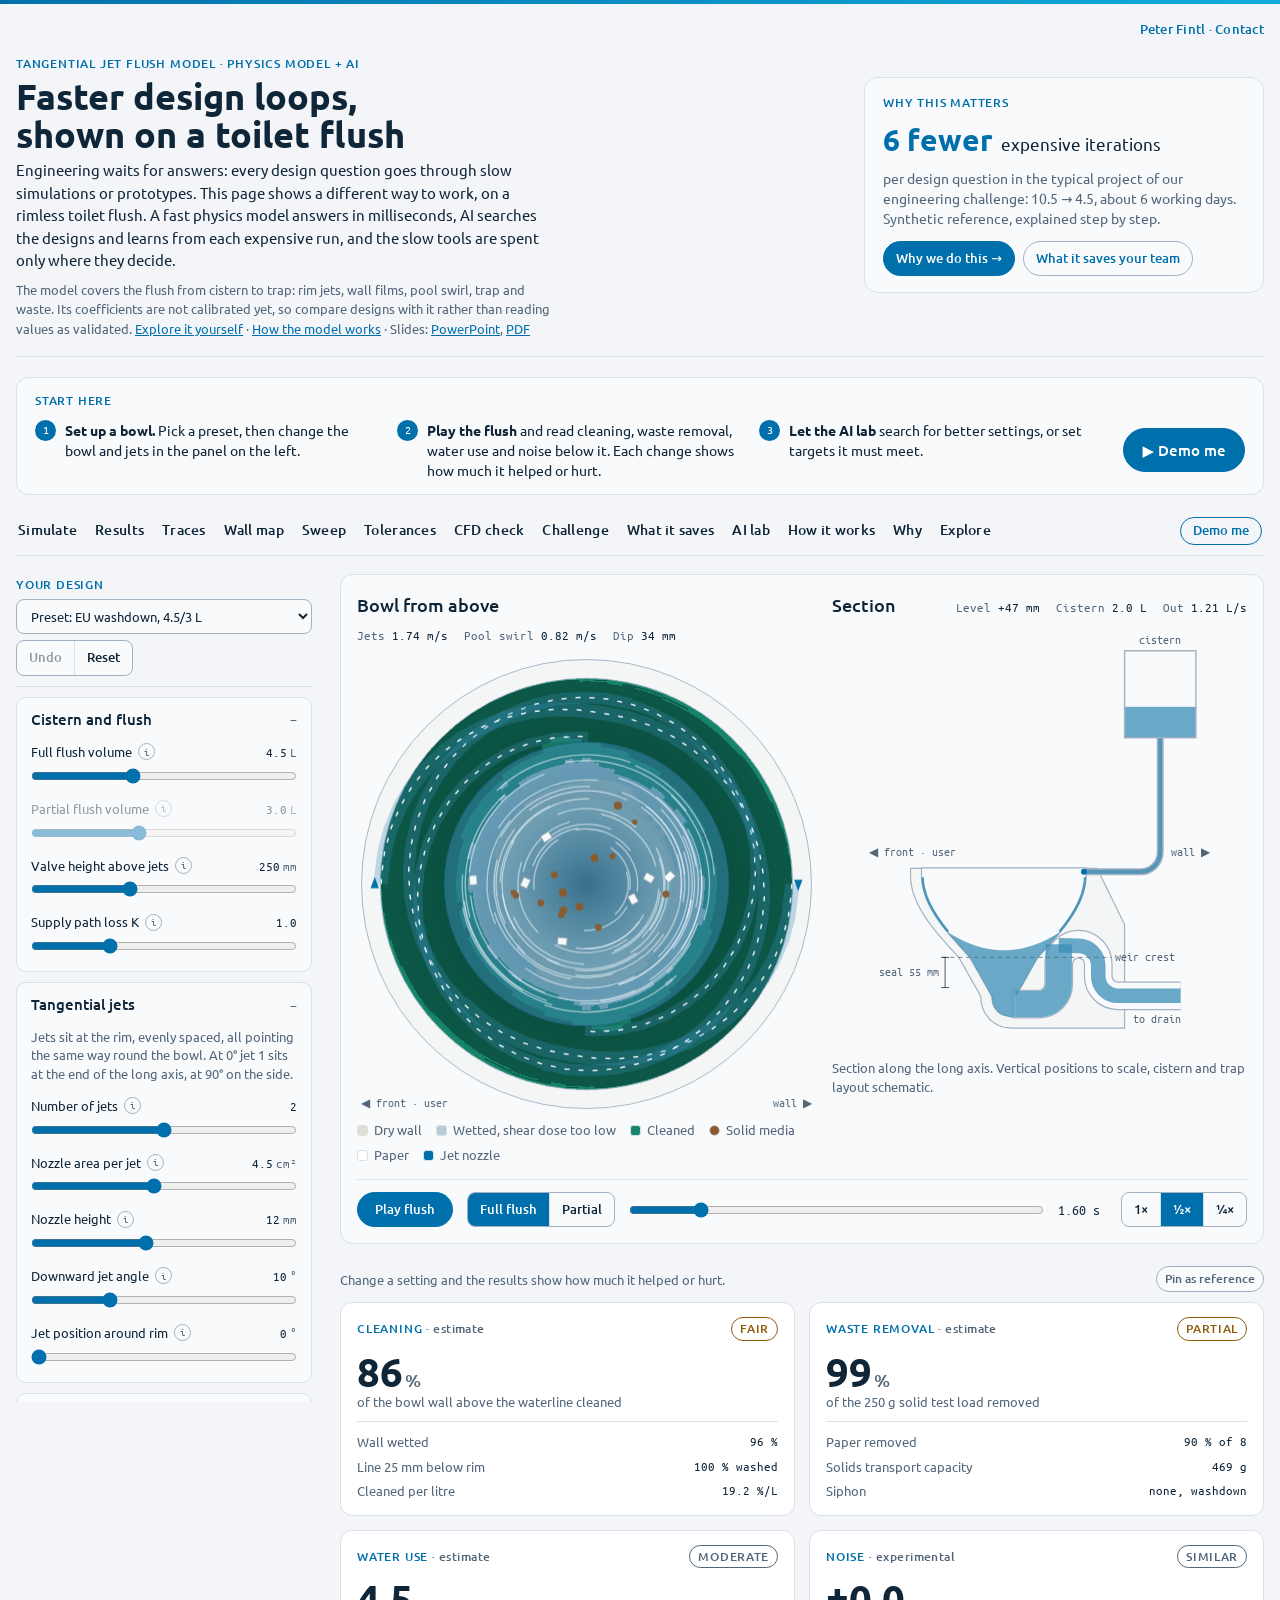
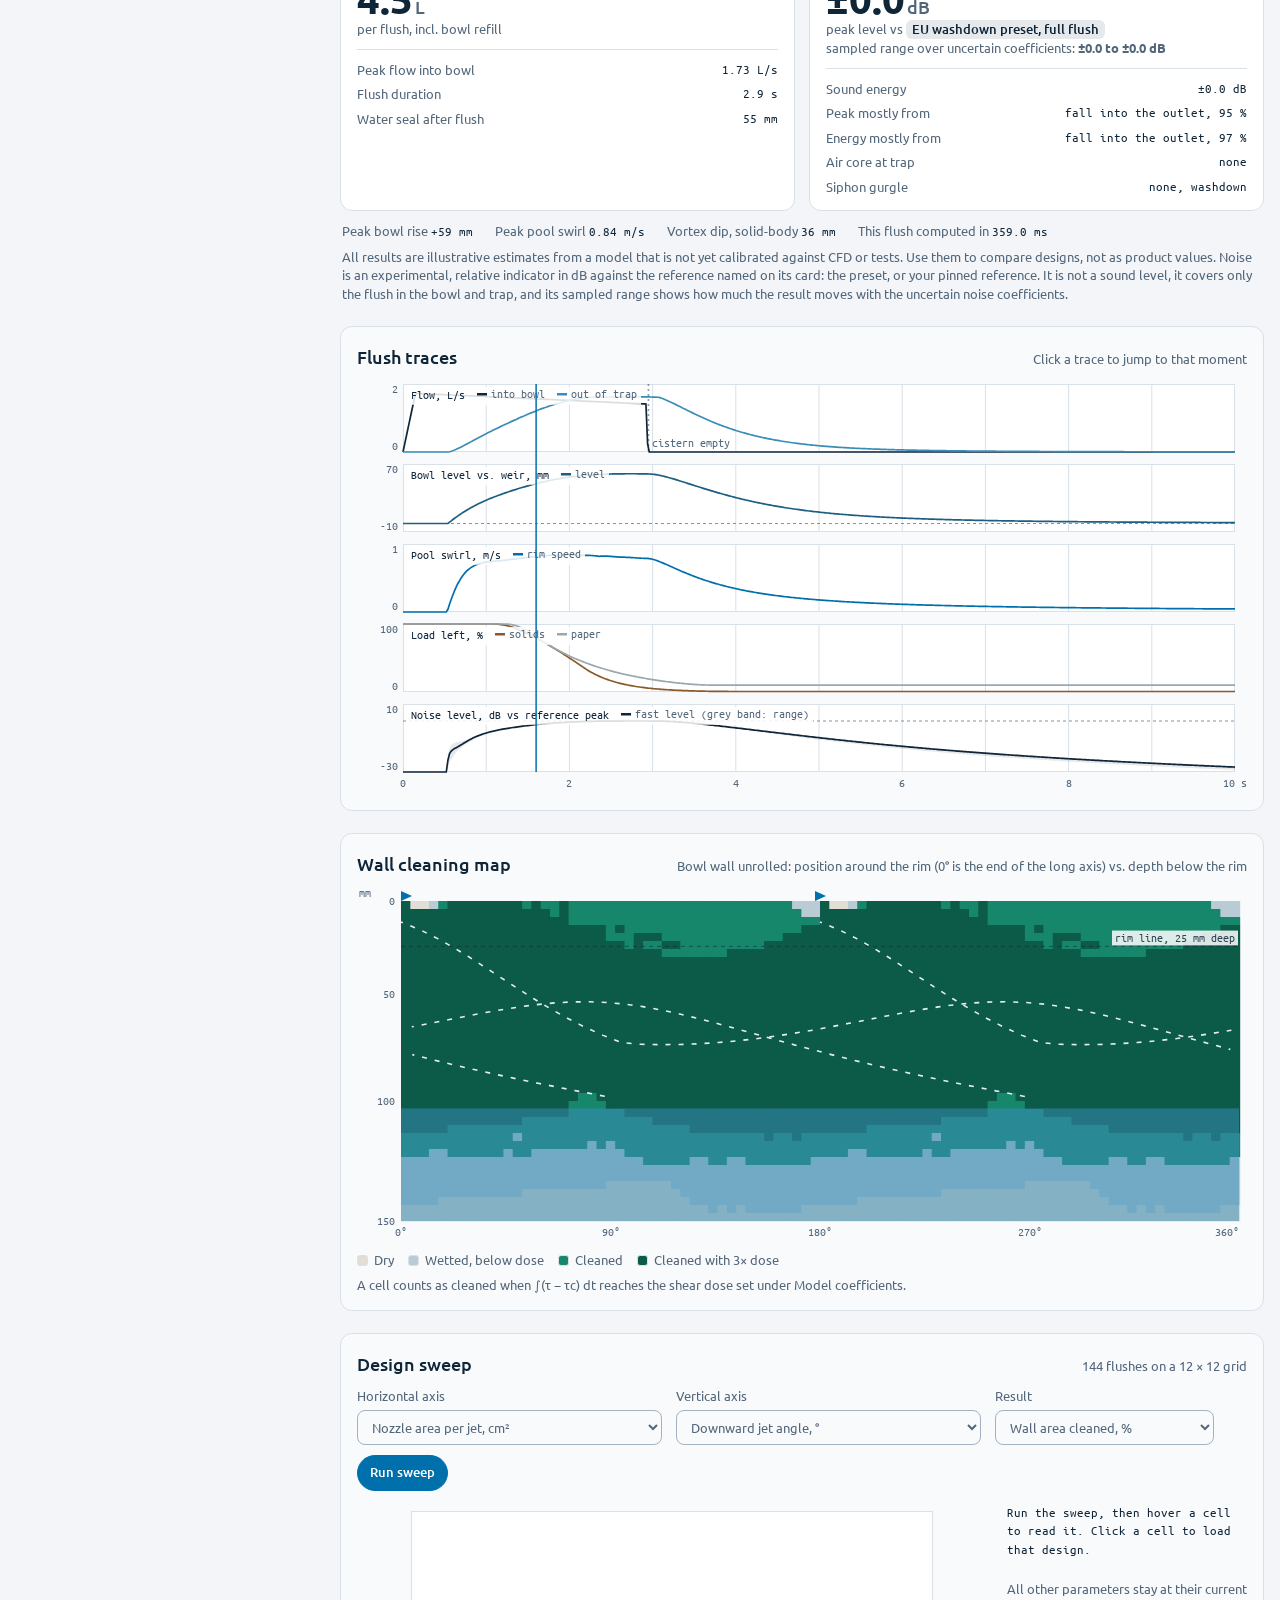
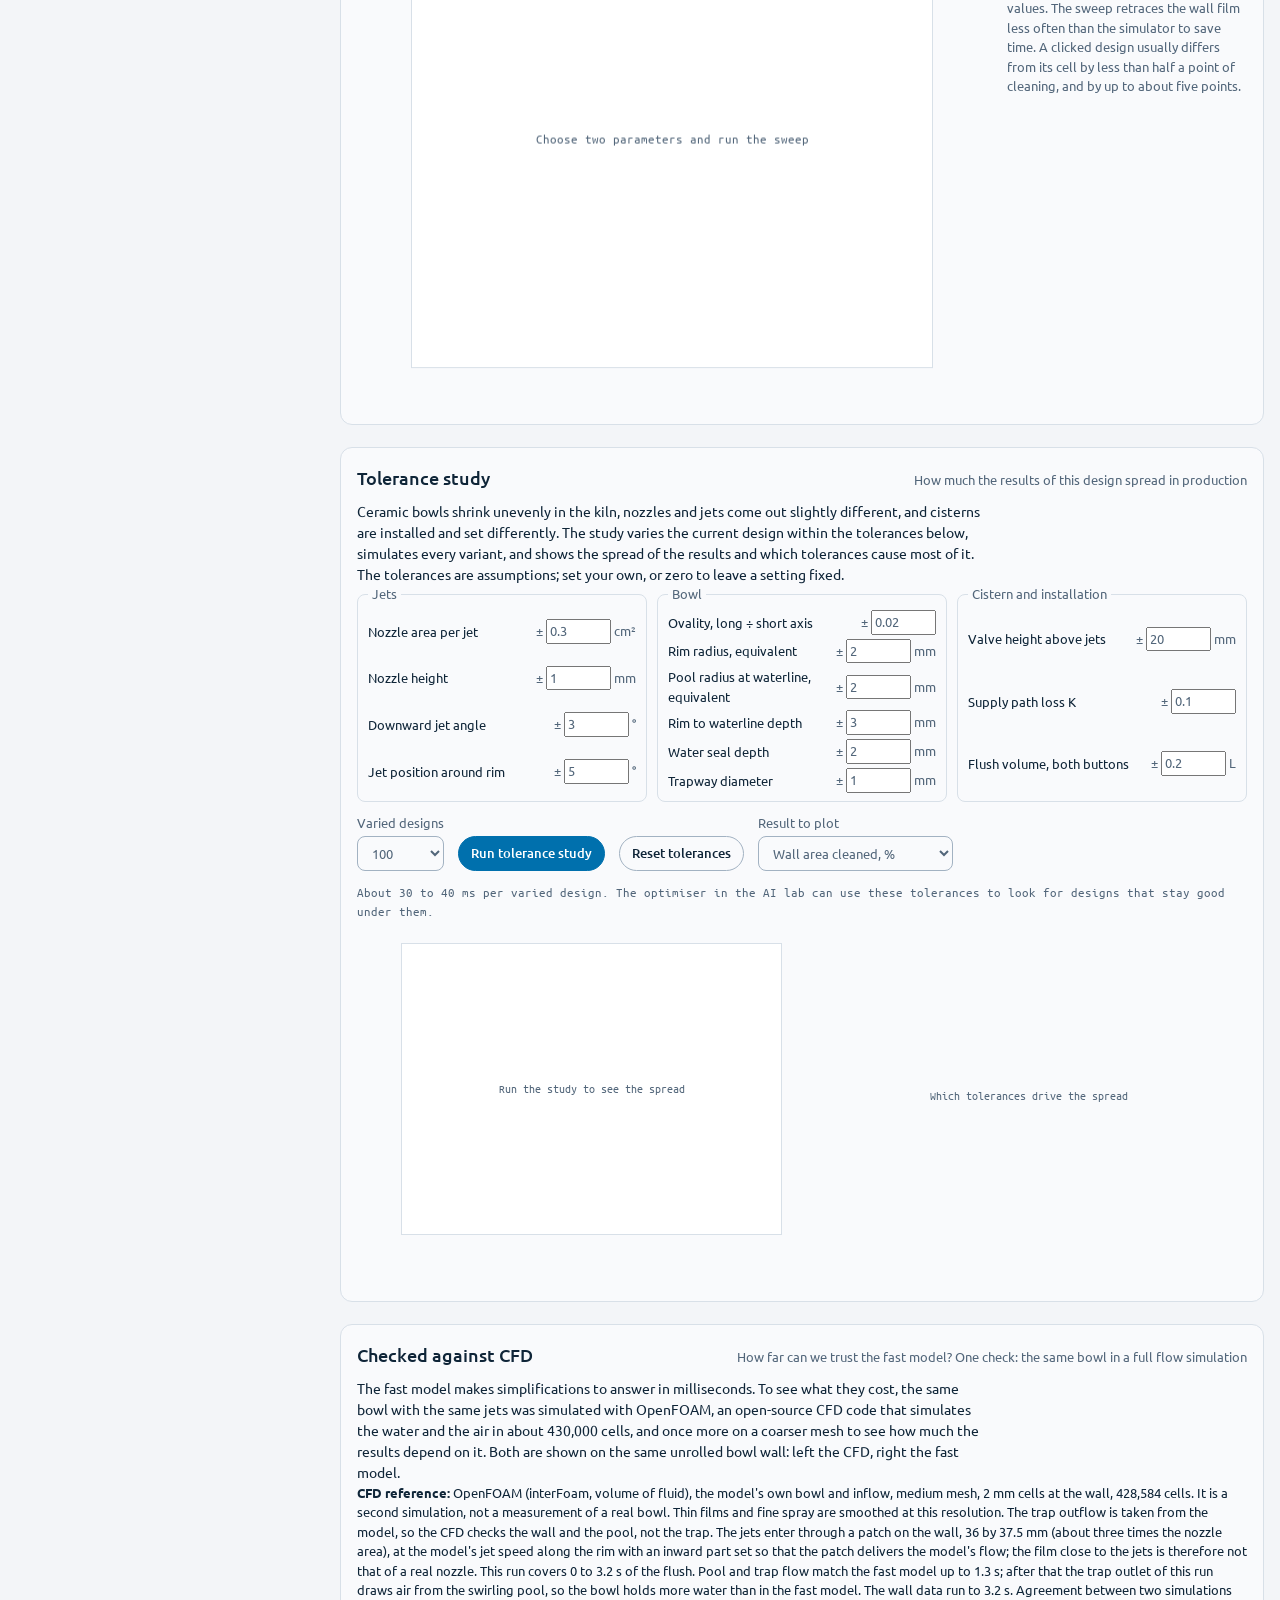
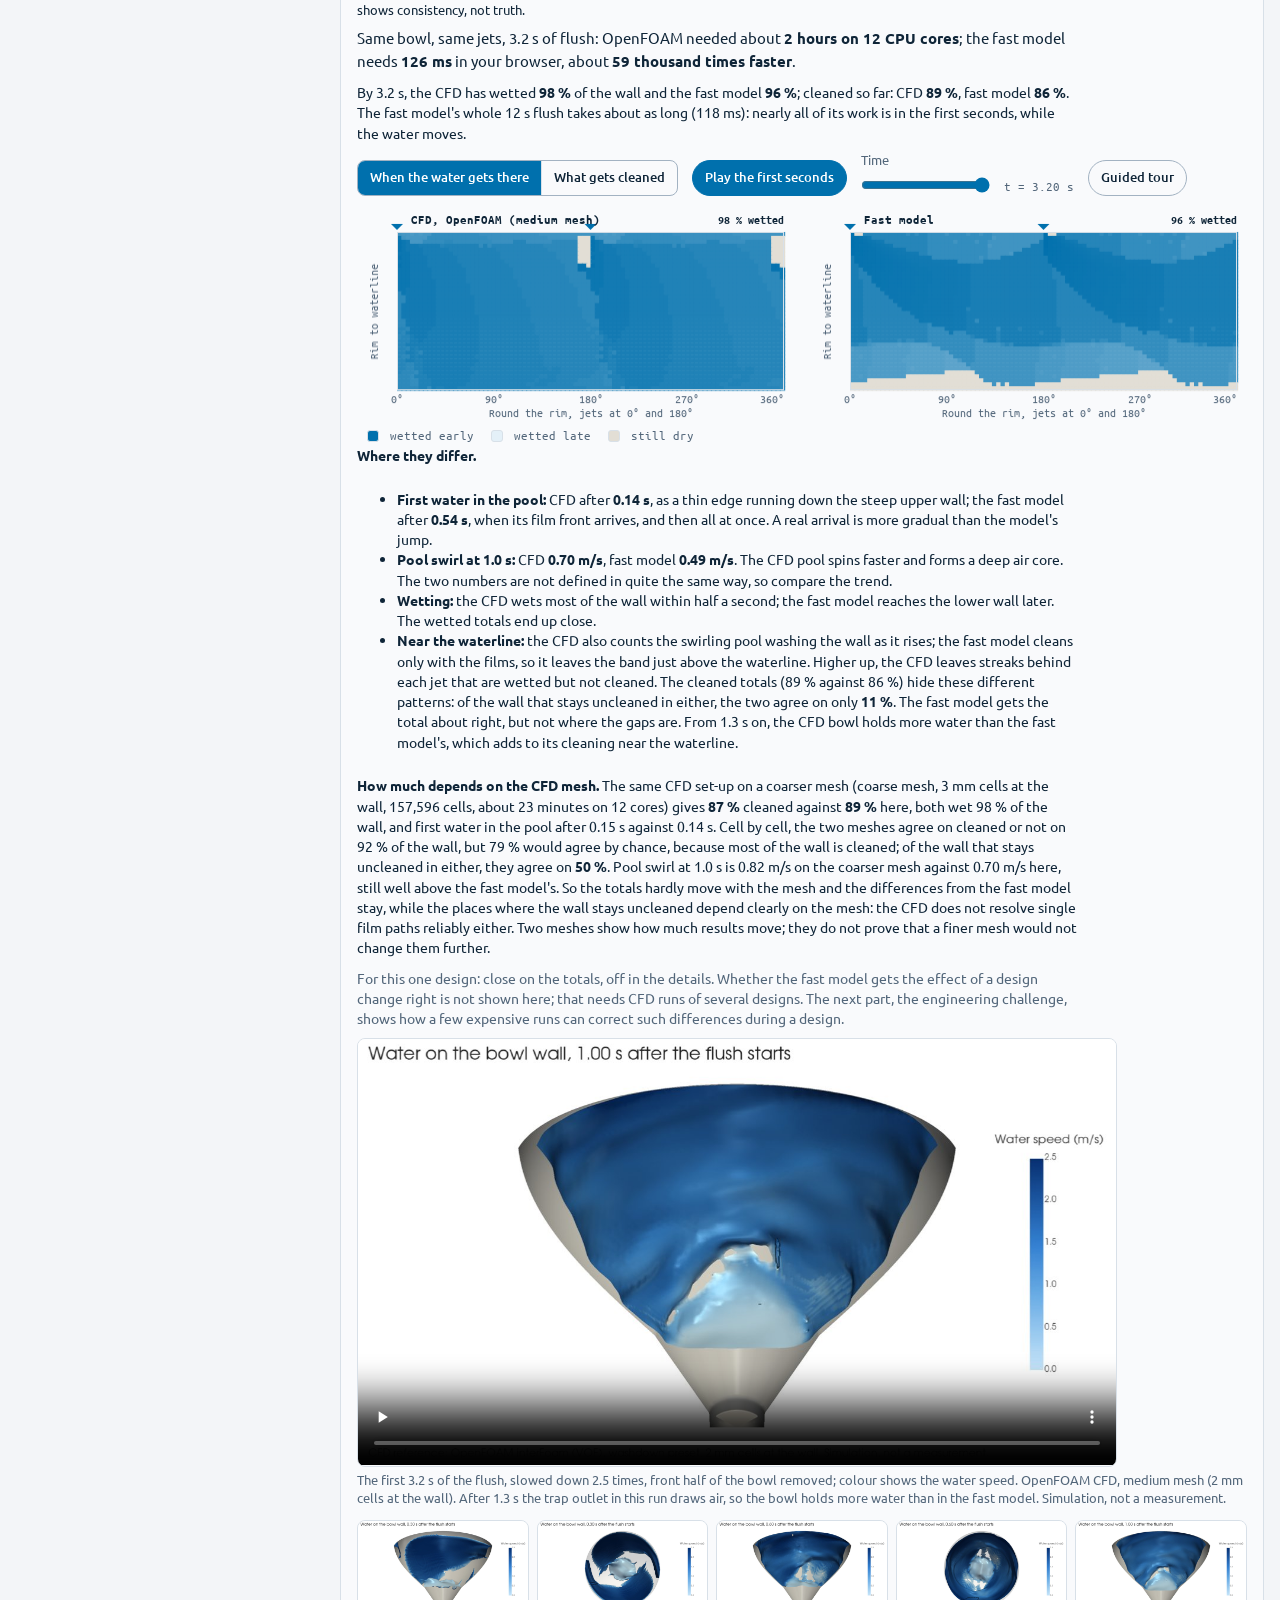
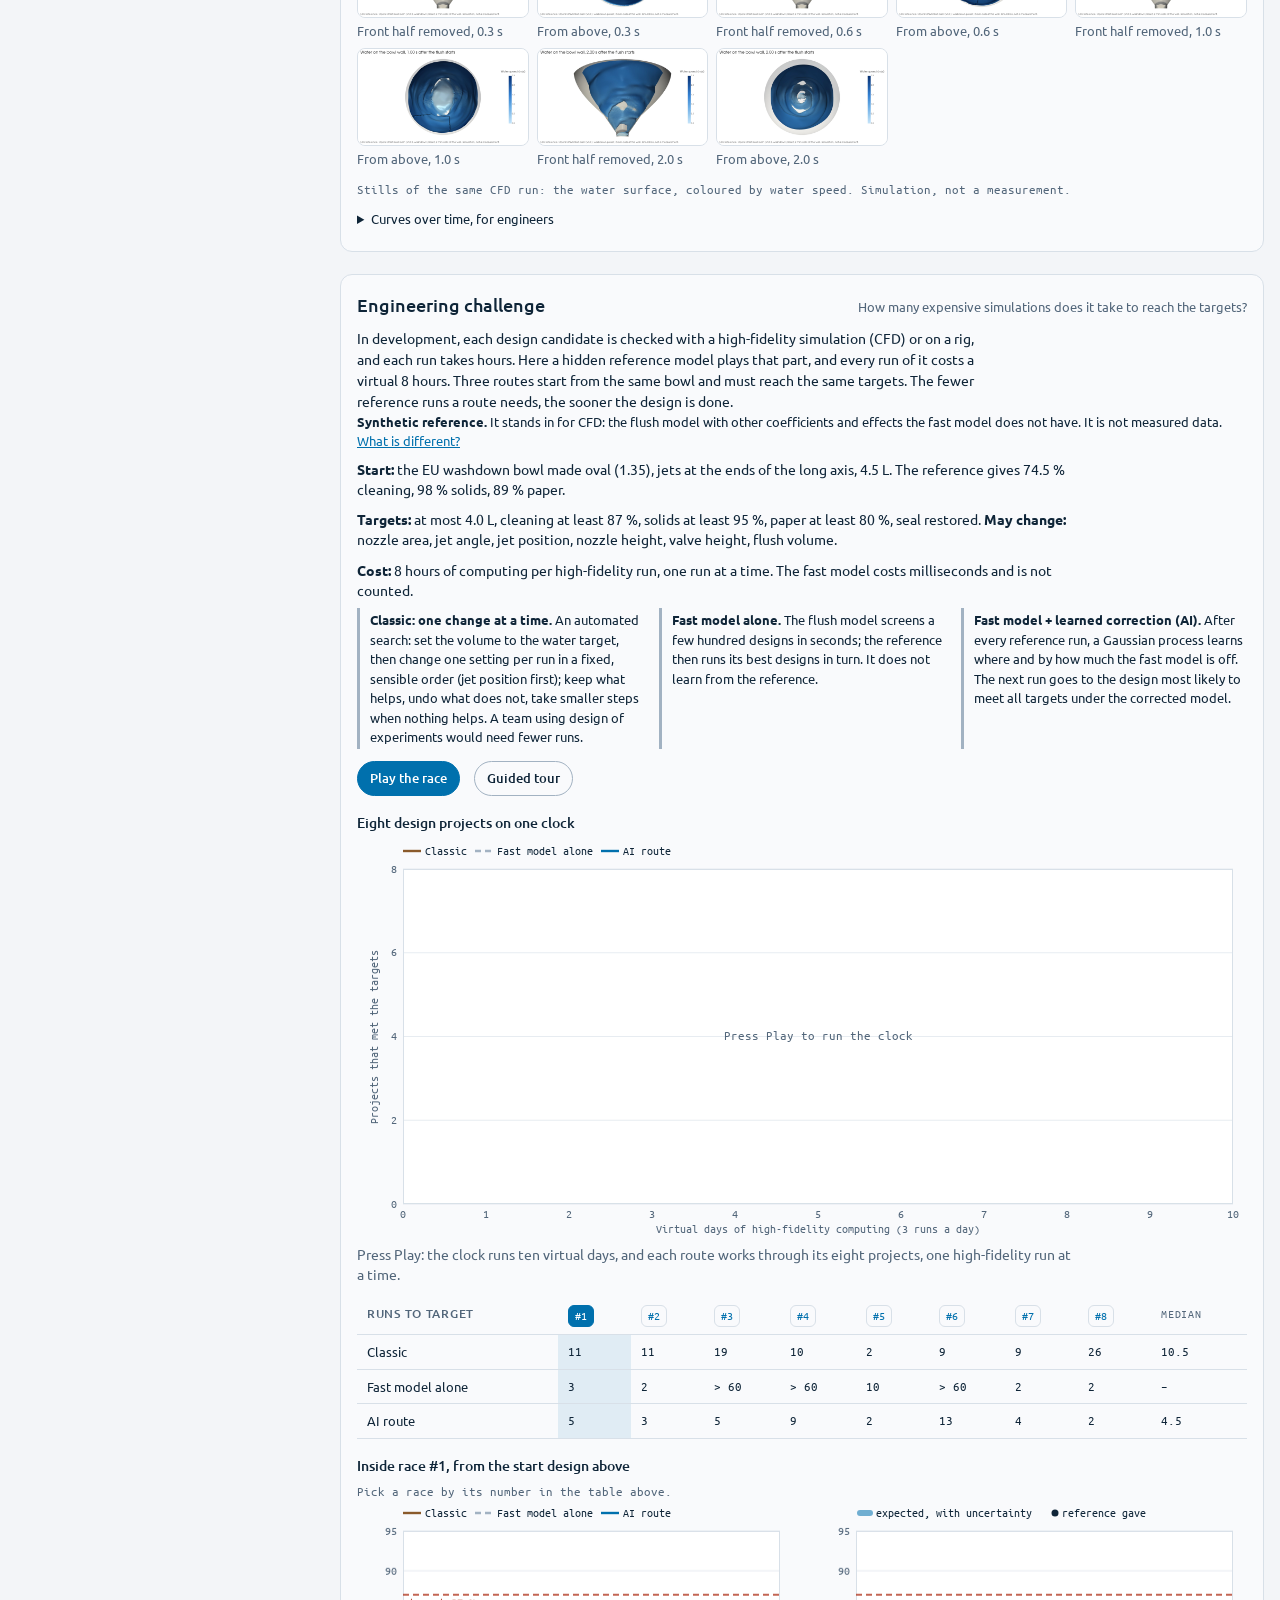
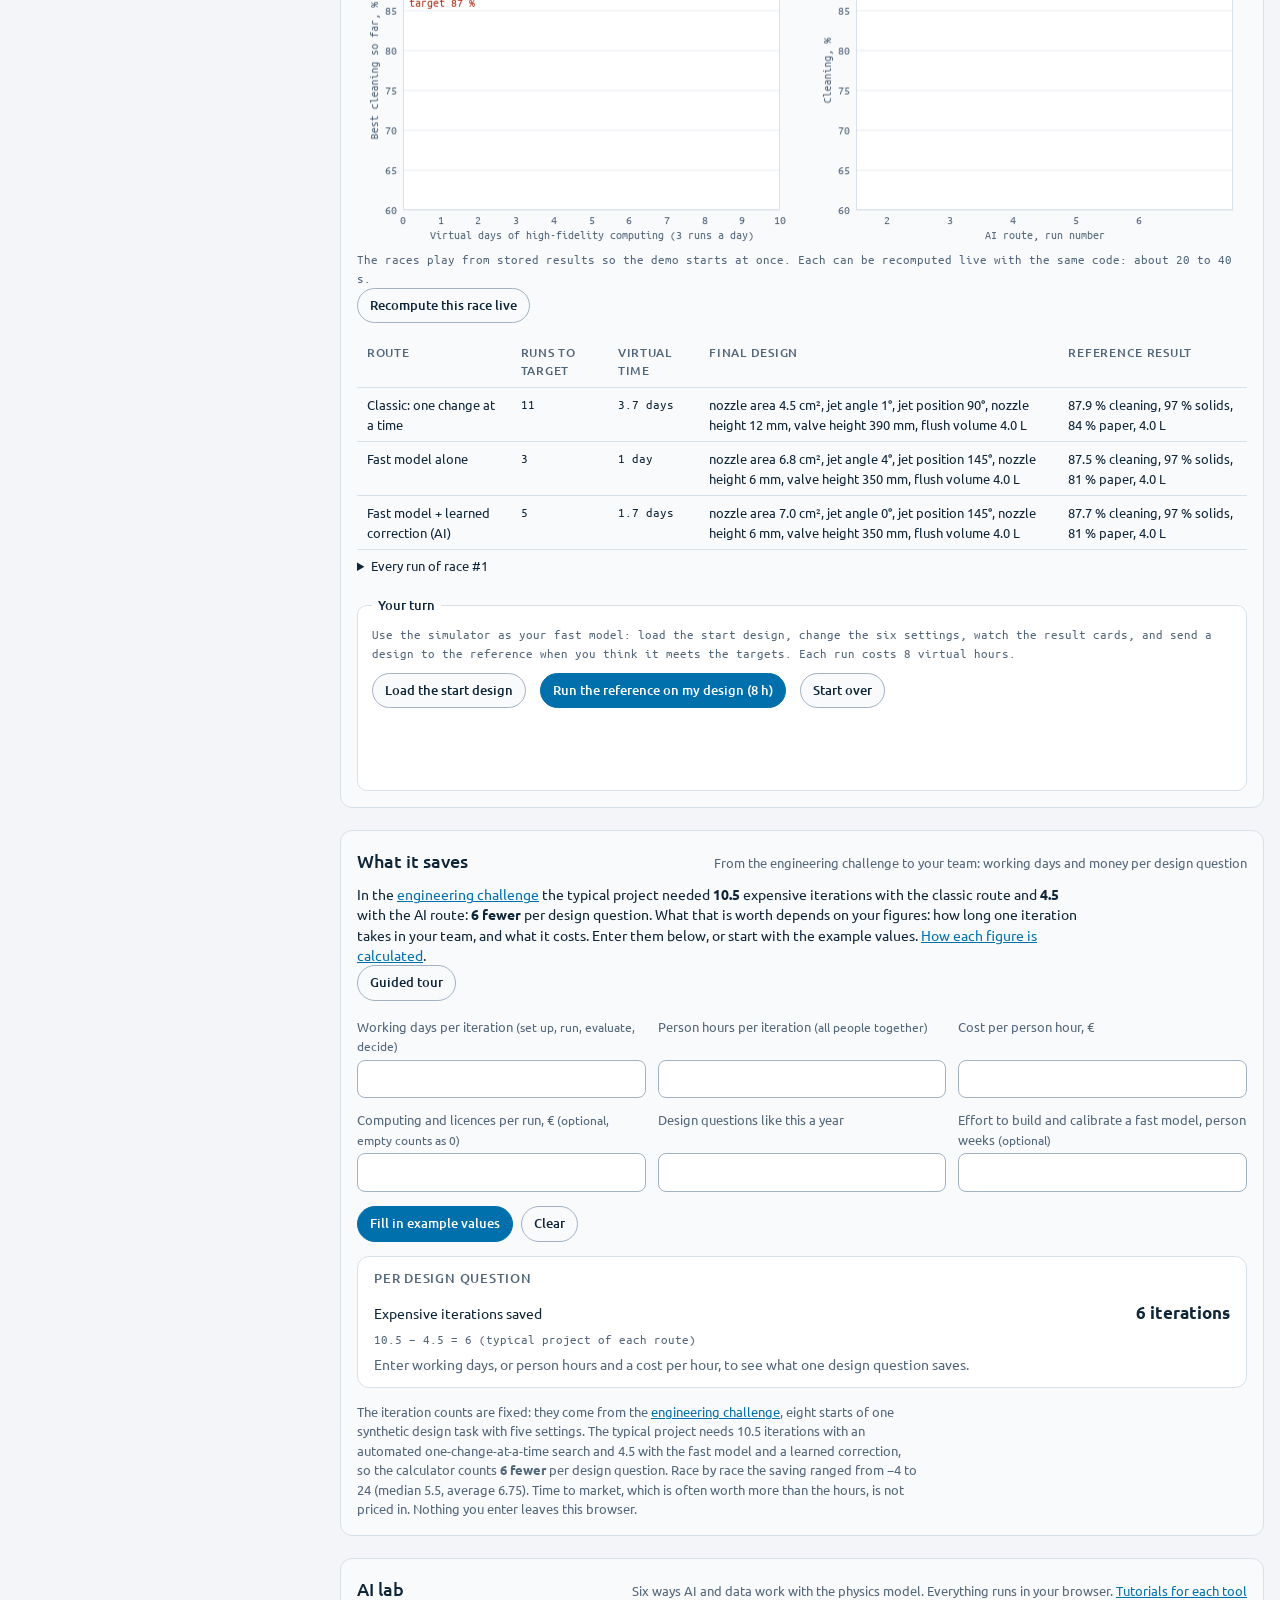
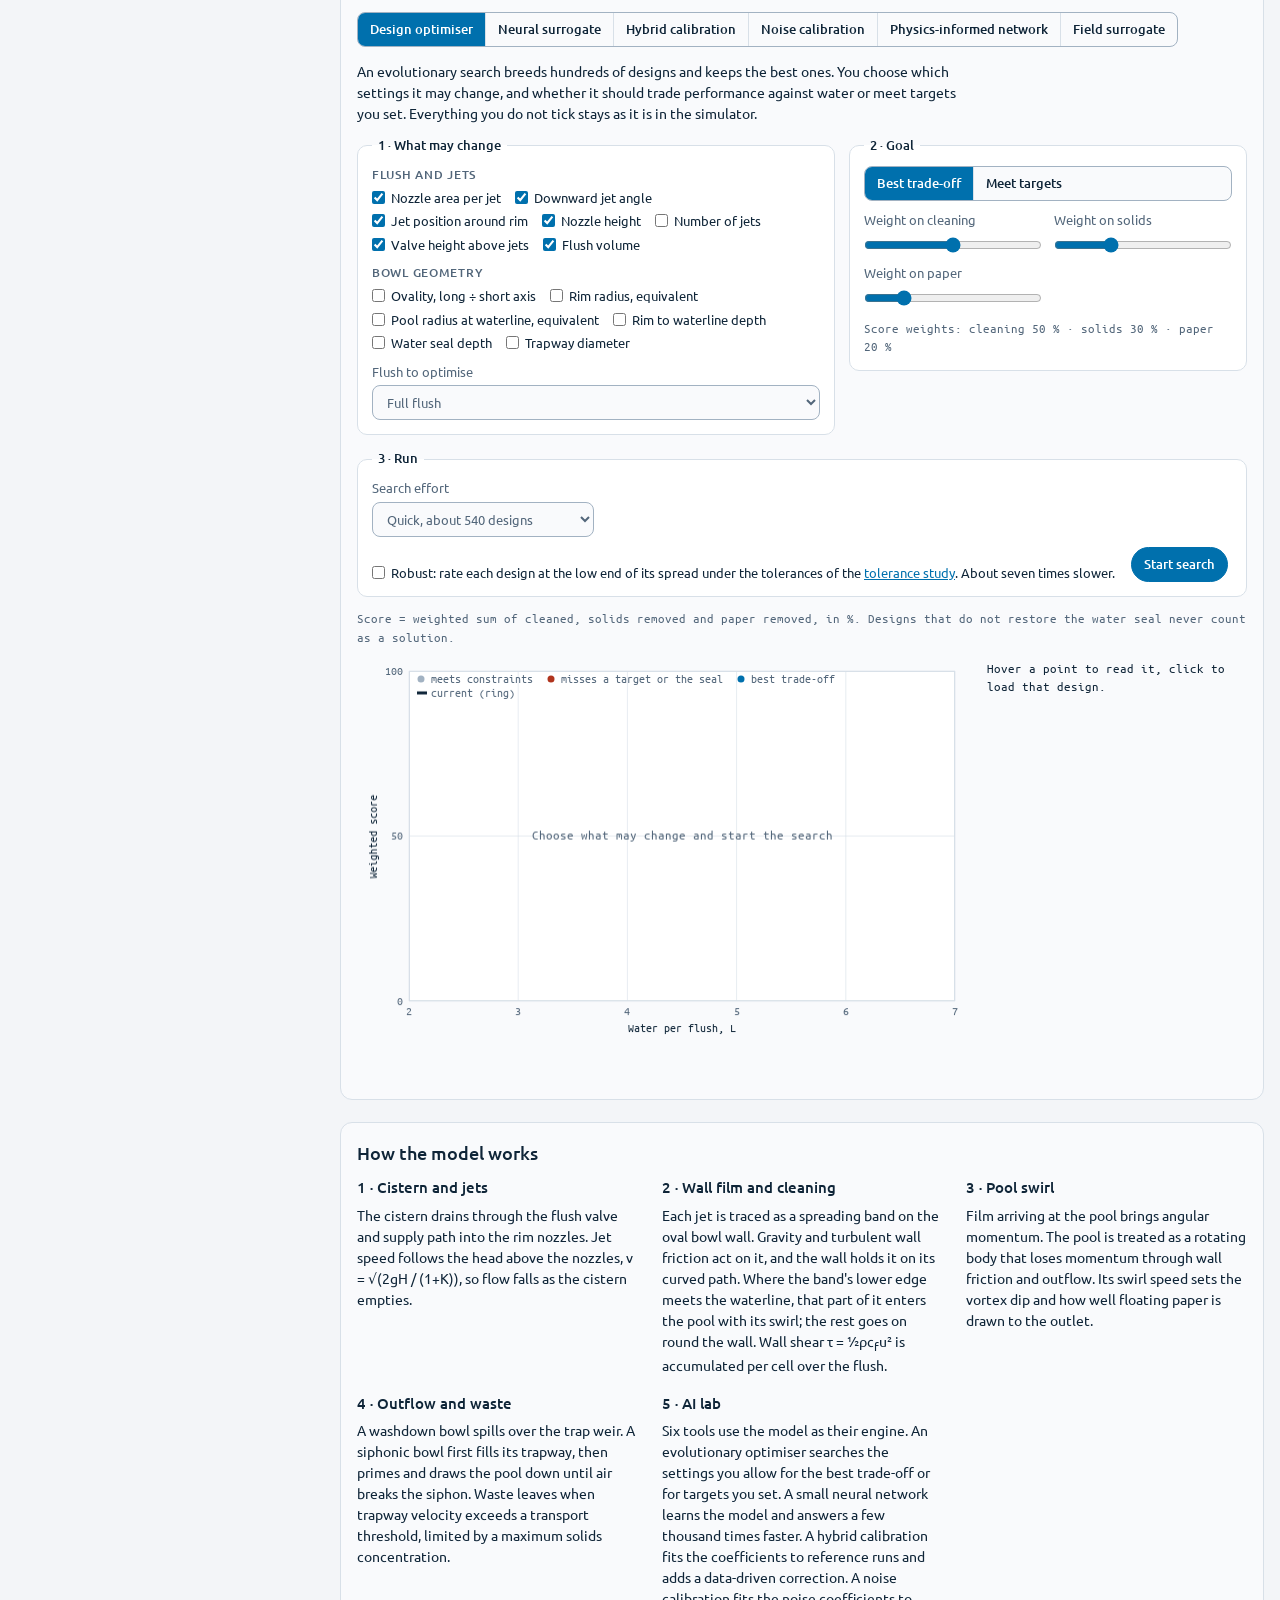
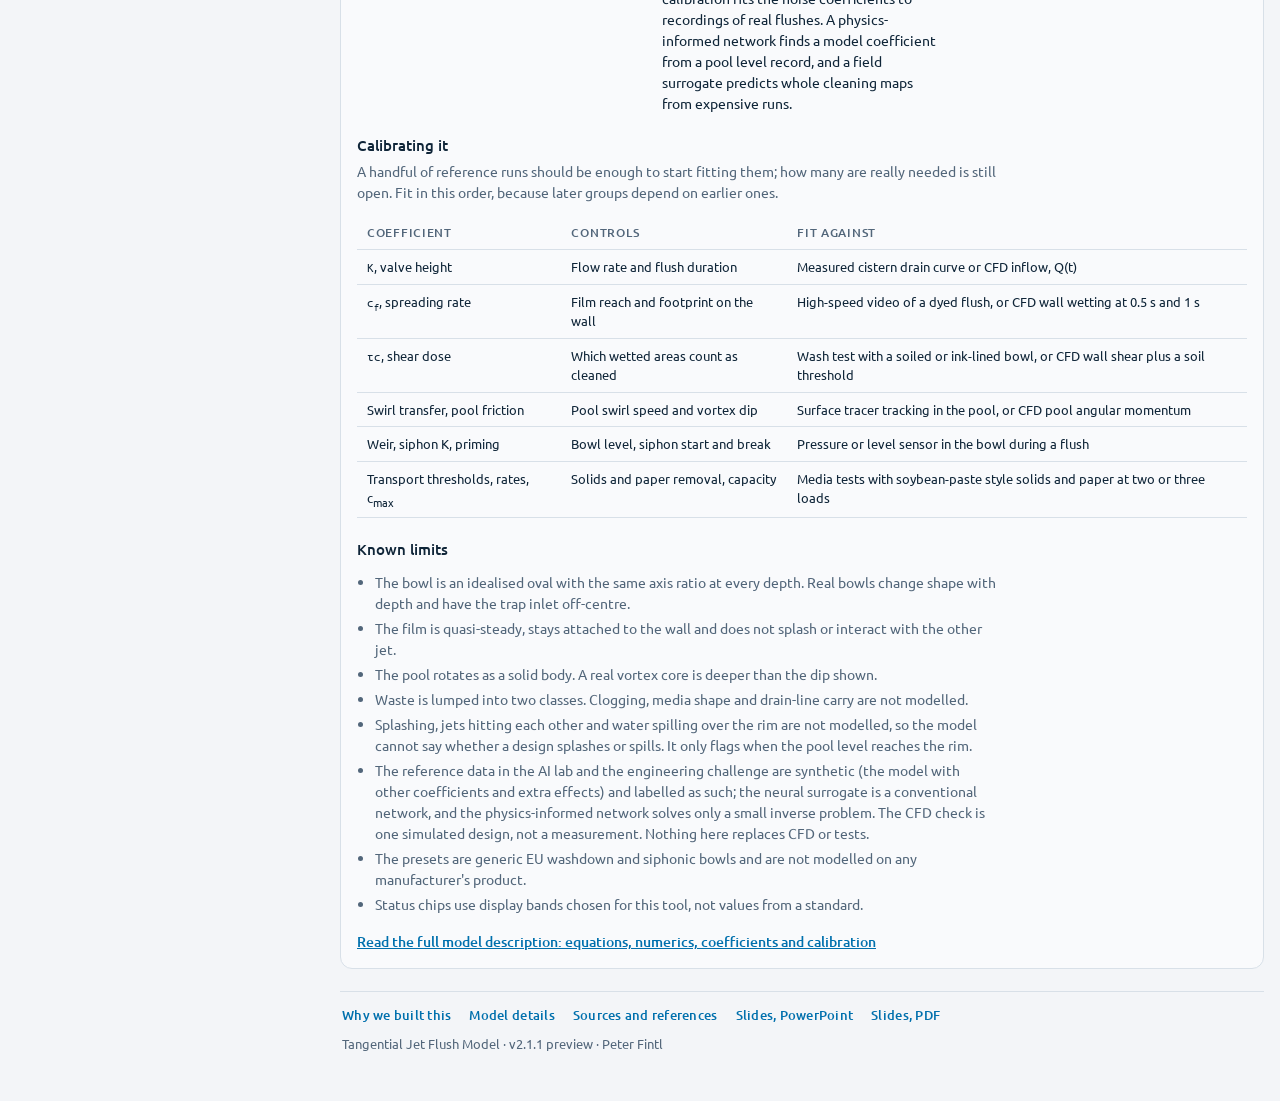
==== commit 84ea95eb: "2.1.1: design controls where they act - Preset, Undo and Reset at the top of the panel on the left (" ====
--- a/index.html
+++ b/index.html
@@ -62,20 +62,20 @@
 .site a:hover{border-bottom-color:currentColor}
 /* header */
 .top{display:grid;grid-template-columns:minmax(0,1fr) minmax(300px,400px);gap:16px 40px;align-items:start;padding-bottom:18px;border-bottom:1px solid var(--line);margin-bottom:20px}
-.top .actions{grid-column:1 / -1;justify-content:flex-end}
 .whycard{background:var(--surface);border:1px solid var(--line);border-radius:14px;padding:16px 18px;display:grid;gap:6px;align-self:start;margin-top:22px}
 .whycard .why-v{margin:0;font-size:17px;color:var(--ink)}
 .whycard .why-v b{font-family:var(--f-display);font-size:30px;color:var(--accent);margin-right:4px}
 .whycard .why-l{margin:0;font-size:13.5px;color:var(--muted)}
 .whycard .why-btns{display:flex;flex-wrap:wrap;gap:8px;margin-top:6px}
 .whycard .btn{text-decoration:none}
-@media (max-width:860px){ .top{grid-template-columns:minmax(0,1fr)} .whycard{margin-top:0} .top .actions{justify-content:flex-start} }
+@media (max-width:860px){ .top{grid-template-columns:minmax(0,1fr)} .whycard{margin-top:0} }
 .top .title{display:grid;gap:6px;min-width:0;max-width:68ch}
 .top .lede{color:var(--muted);font-size:14px}
 .top .lede{color:var(--ink);font-size:15px}
 .top .lede-detail{color:var(--muted);font-size:13px;margin-top:2px}
 .top .lede-detail a{color:var(--accent)}
-.top .actions{display:flex;flex-wrap:wrap;gap:10px;align-items:center}
+.rail-top{position:sticky;top:0;z-index:2;display:grid;grid-template-columns:minmax(0,1fr);gap:6px;justify-items:start;background:var(--bg);padding:2px 0 10px;border-bottom:1px solid var(--line)}
+.rail-top select{min-width:0;width:100%}
 .seg{display:inline-flex;border:1px solid var(--line-strong);border-radius:8px;overflow:hidden;background:var(--surface)}
 .seg button{border:0;background:transparent;padding:7px 12px;cursor:pointer;font-size:13px;font-weight:500}
 .seg button+button{border-left:1px solid var(--line)}
@@ -373,21 +373,6 @@
       <p class="why-l">per design question in the typical project of our engineering challenge: <span data-vv="cl">10.5</span> → <span data-vv="ai">4.5</span>, about <span data-vv="days">6 working days</span>. Synthetic reference, explained step by step.</p>
       <div class="why-btns"><a class="btn primary" href="why.html" target="_blank" rel="noopener">Why we do this →</a><a class="btn" href="#value">What it saves your team</a></div>
     </aside>
-    <div class="actions">
-      <select id="preset" aria-label="Design preset">
-        <option value="washdown">Preset: EU washdown, 4.5/3 L</option>
-        <option value="wallhung">Preset: EU wall-hung, 4.5/3 L</option>
-        <option value="siphonic">Preset: Siphonic, 4.8 L + 0.8 L refill</option>
-      </select>
-      <div class="seg" role="group" aria-label="Flush button">
-        <button type="button" id="mFull" aria-pressed="true">Full flush</button>
-        <button type="button" id="mPart" aria-pressed="false">Partial</button>
-      </div>
-      <div class="seg" role="group" aria-label="History">
-        <button type="button" id="undoBtn" disabled>Undo</button>
-        <button type="button" id="resetBtn" title="Back to the selected preset">Reset</button>
-      </div>
-    </div>
   </header>
 
   <p class="restored" id="restoredNote" role="status" hidden>Showing your last design from this browser. <button type="button" class="linkbtn" id="restoredReset">Reset to preset</button><button type="button" class="restored-x" id="restoredHide" aria-label="Hide this note">×</button></p>
@@ -408,7 +393,19 @@
   </nav>
 
   <div class="layout">
-    <aside class="rail" id="rail" aria-label="Design parameters"></aside>
+    <aside class="rail" id="rail" aria-label="Design parameters">
+      <div class="rail-top" id="railTop">
+        <span class="eyebrow">Your design</span>
+        <select id="preset" aria-label="Design preset">
+          <option value="washdown">Preset: EU washdown, 4.5/3 L</option>
+          <option value="siphonic">Preset: Siphonic, 4.8 L + 0.8 L refill</option>
+        </select>
+        <div class="seg" role="group" aria-label="History">
+          <button type="button" id="undoBtn" disabled>Undo</button>
+          <button type="button" id="resetBtn" title="Back to the selected preset">Reset</button>
+        </div>
+      </div>
+    </aside>
 
     <div class="main">
       <section class="panel" aria-label="Flush playback" id="sim">
@@ -433,6 +430,10 @@
         </div>
         <div class="transport">
           <button class="btn primary" type="button" id="play">Play flush</button>
+          <div class="seg" role="group" aria-label="Flush button">
+            <button type="button" id="mFull" aria-pressed="true">Full flush</button>
+            <button type="button" id="mPart" aria-pressed="false">Partial</button>
+          </div>
           <input type="range" id="scrub" min="0" max="10" step="0.02" value="1.6" aria-label="Flush time">
           <span class="tnow" id="tnow">1.60 s</span>
           <div class="seg" role="group" aria-label="Playback speed">
@@ -839,7 +840,7 @@
       </section>
       <footer class="foot">
         <span class="footlinks"><a href="why.html" target="_blank" rel="noopener">Why we built this</a><a href="method.html" target="_blank" rel="noopener">Model details</a><a href="sources.html" target="_blank" rel="noopener">Sources and references</a><a href="slides/jet-flush-model.pptx" target="_blank" rel="noopener">Slides, PowerPoint</a><a href="slides/jet-flush-model.pdf" target="_blank" rel="noopener">Slides, PDF</a></span>
-        <span class="muted">Tangential Jet Flush Model · v2.2 preview · Peter Fintl</span>
+        <span class="muted">Tangential Jet Flush Model · v2.1.1 preview · Peter Fintl</span>
       </footer>
     </div>
   </div>
@@ -862,6 +863,6 @@
 <script src="field.js?v=26"></script>
 <script src="value-core.js?v=26"></script>
 <script src="value.js?v=26"></script>
-<script src="tour.js?v=26"></script>
+<script src="tour.js?v=27"></script>
 </body>
 </html>
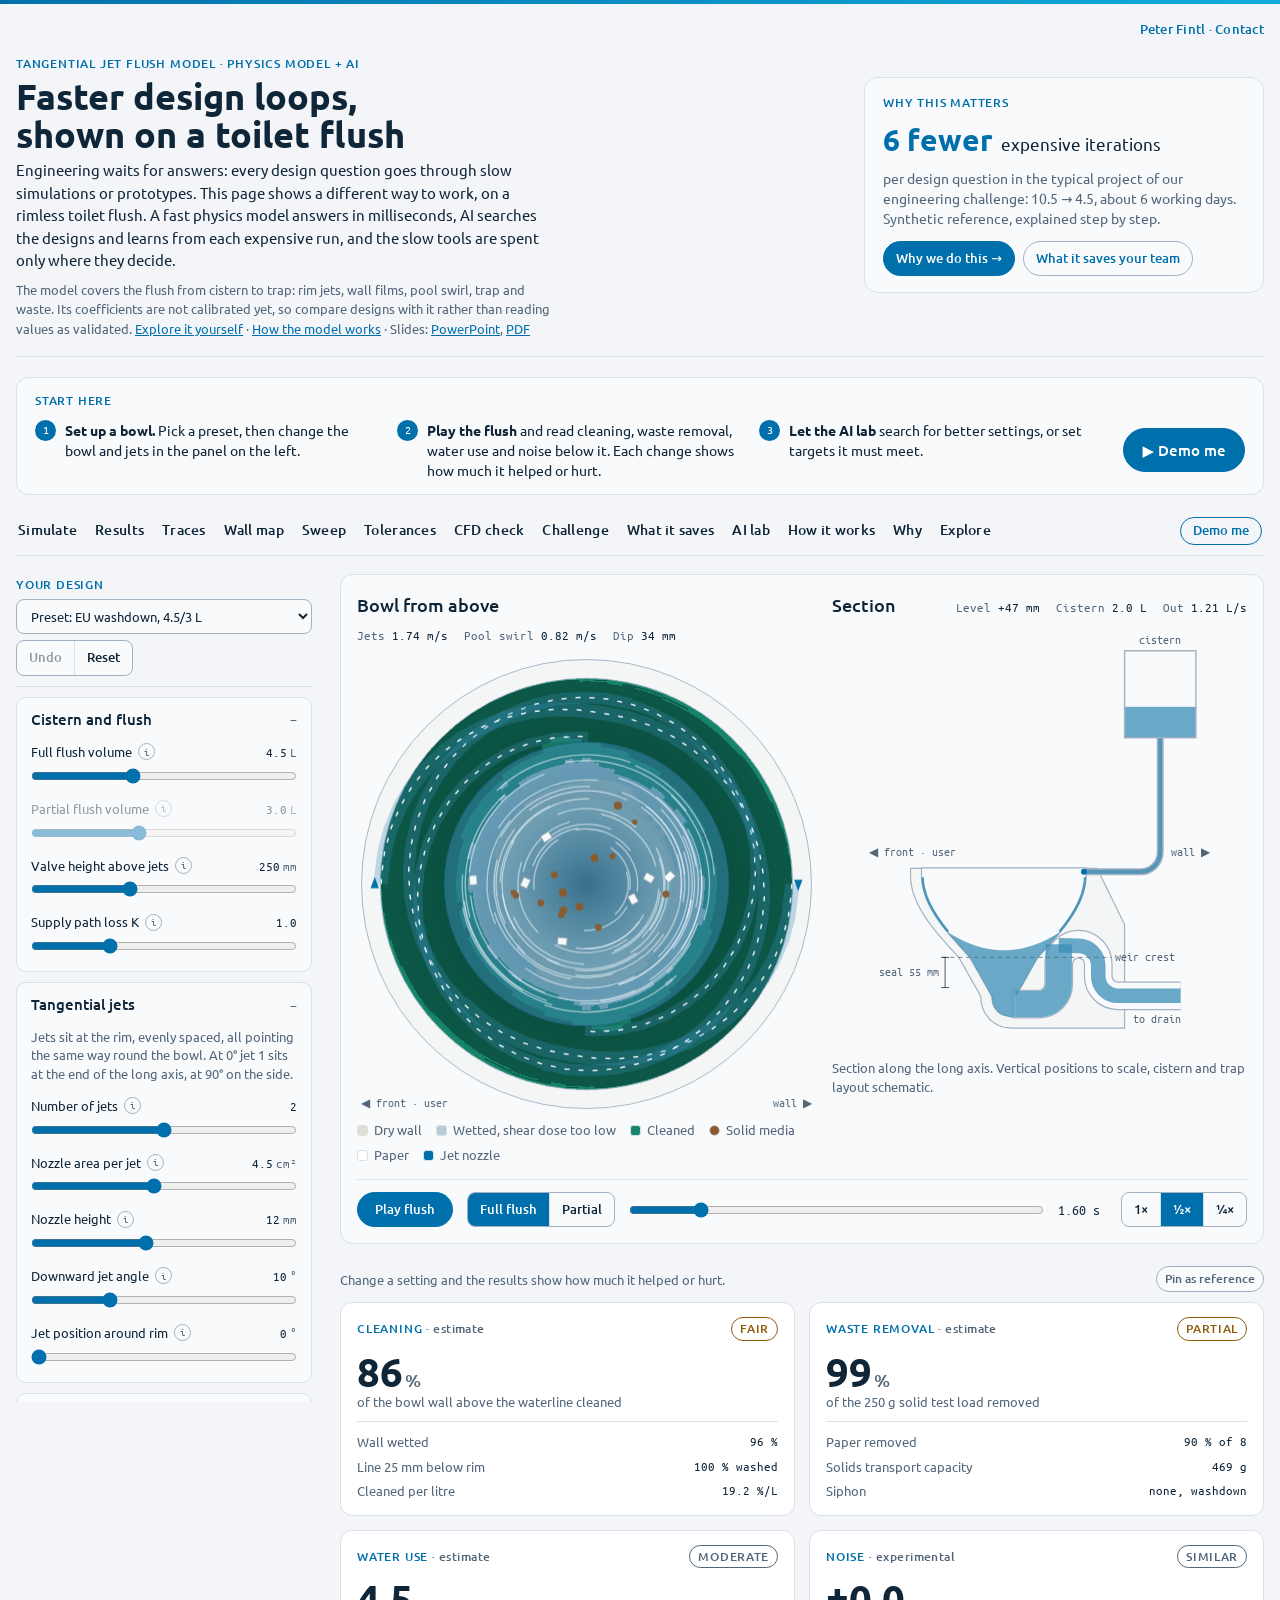
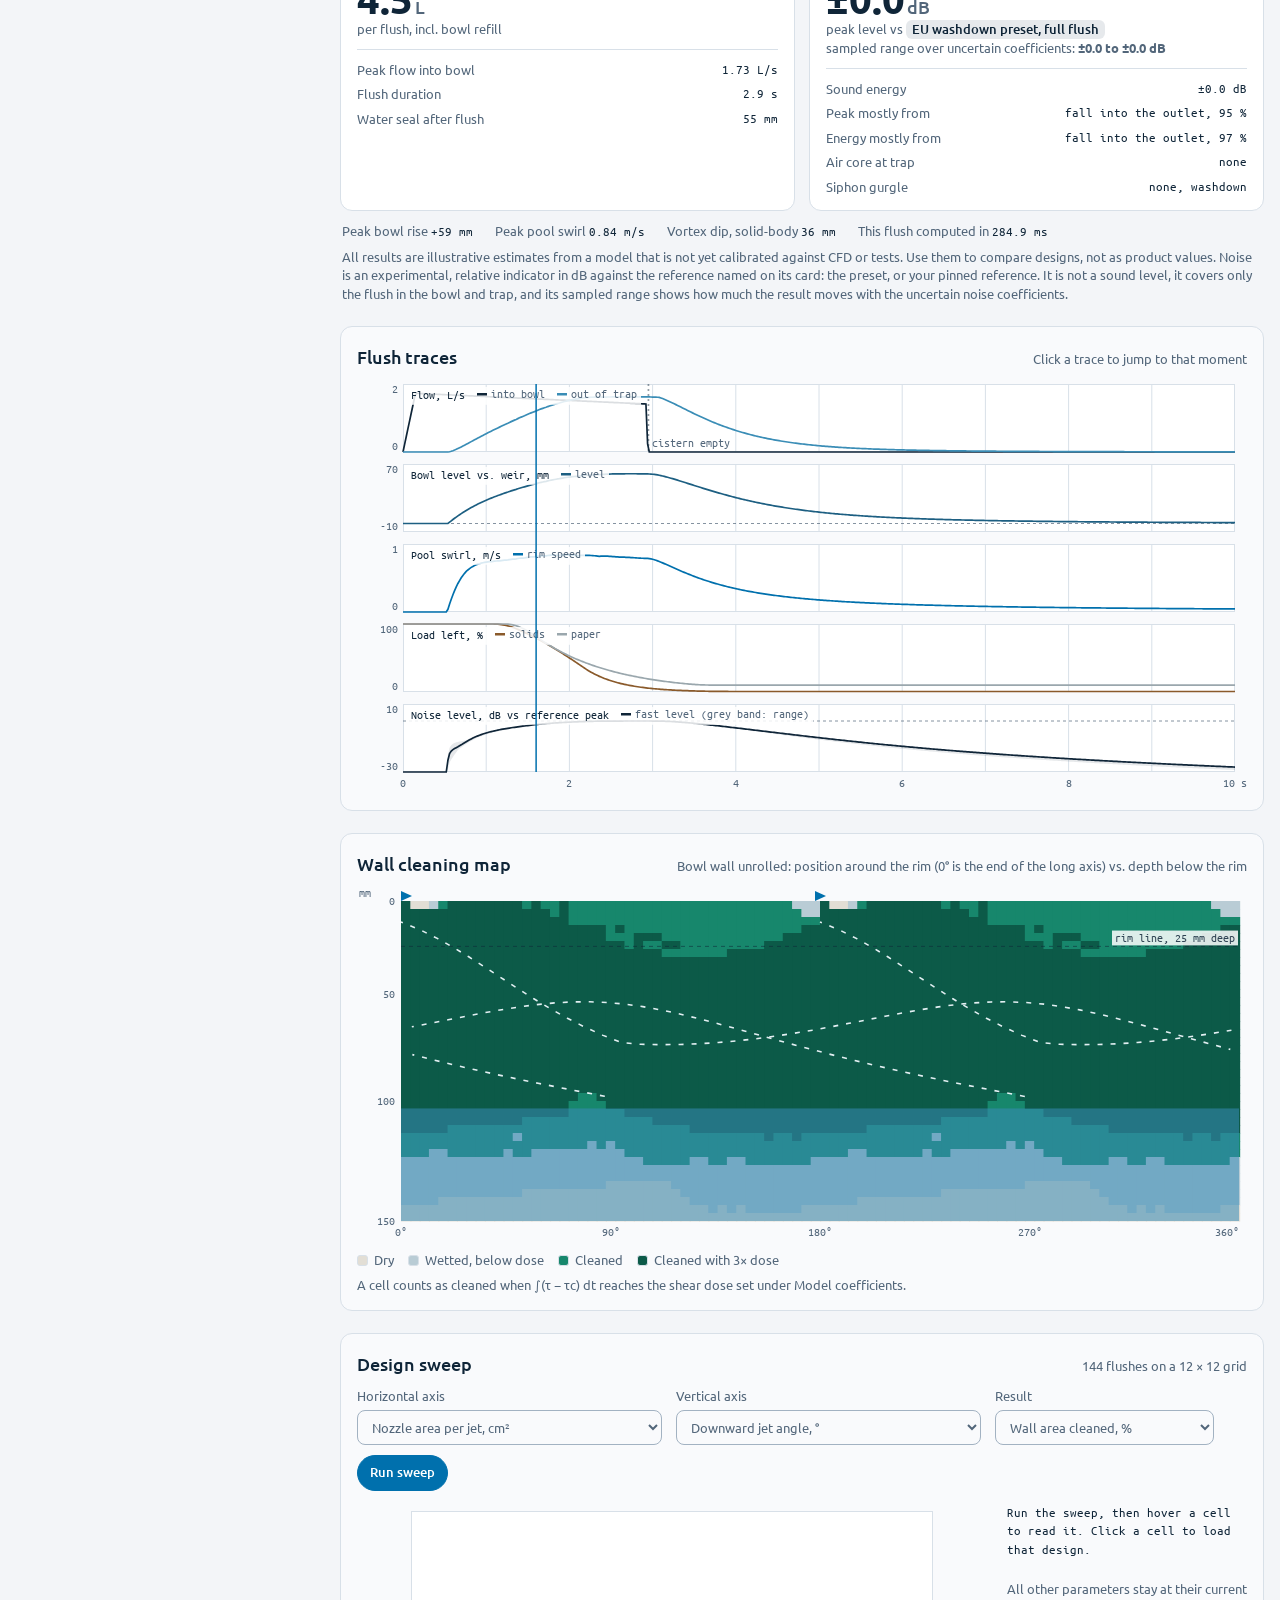
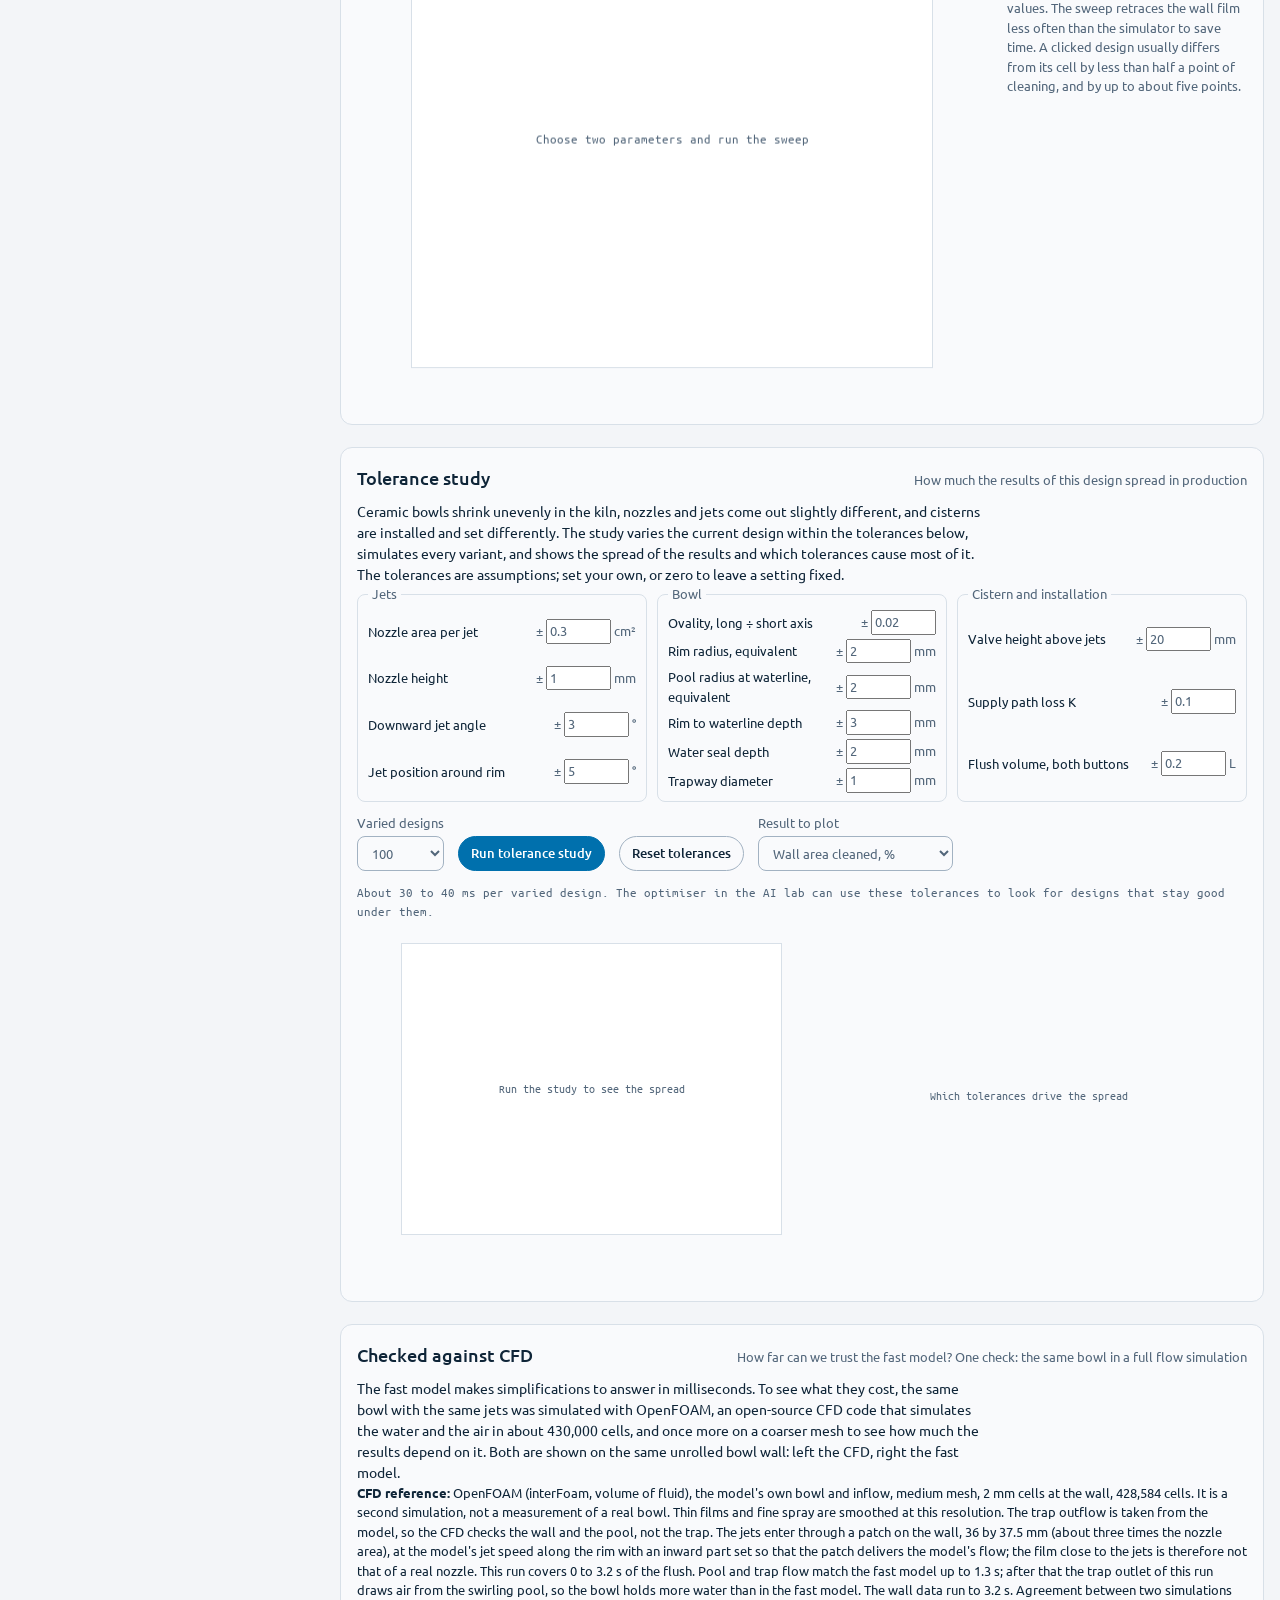
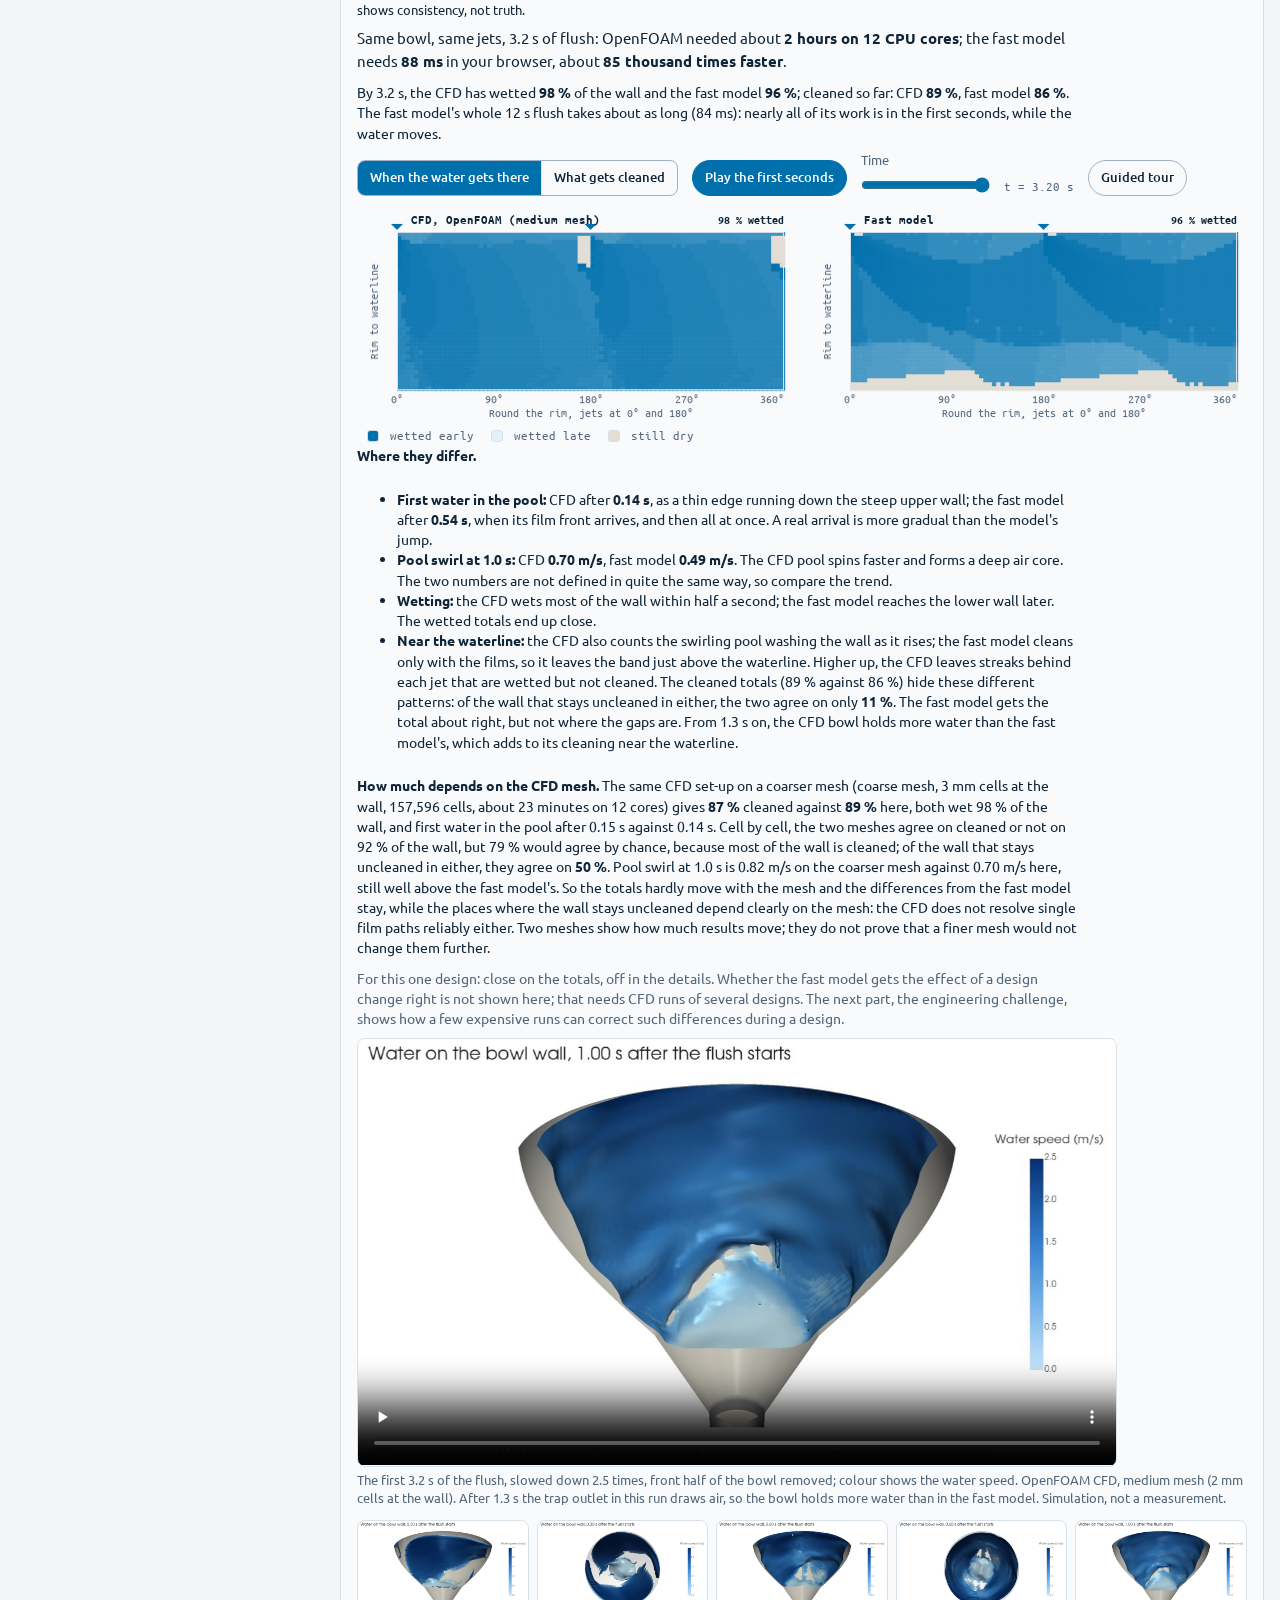
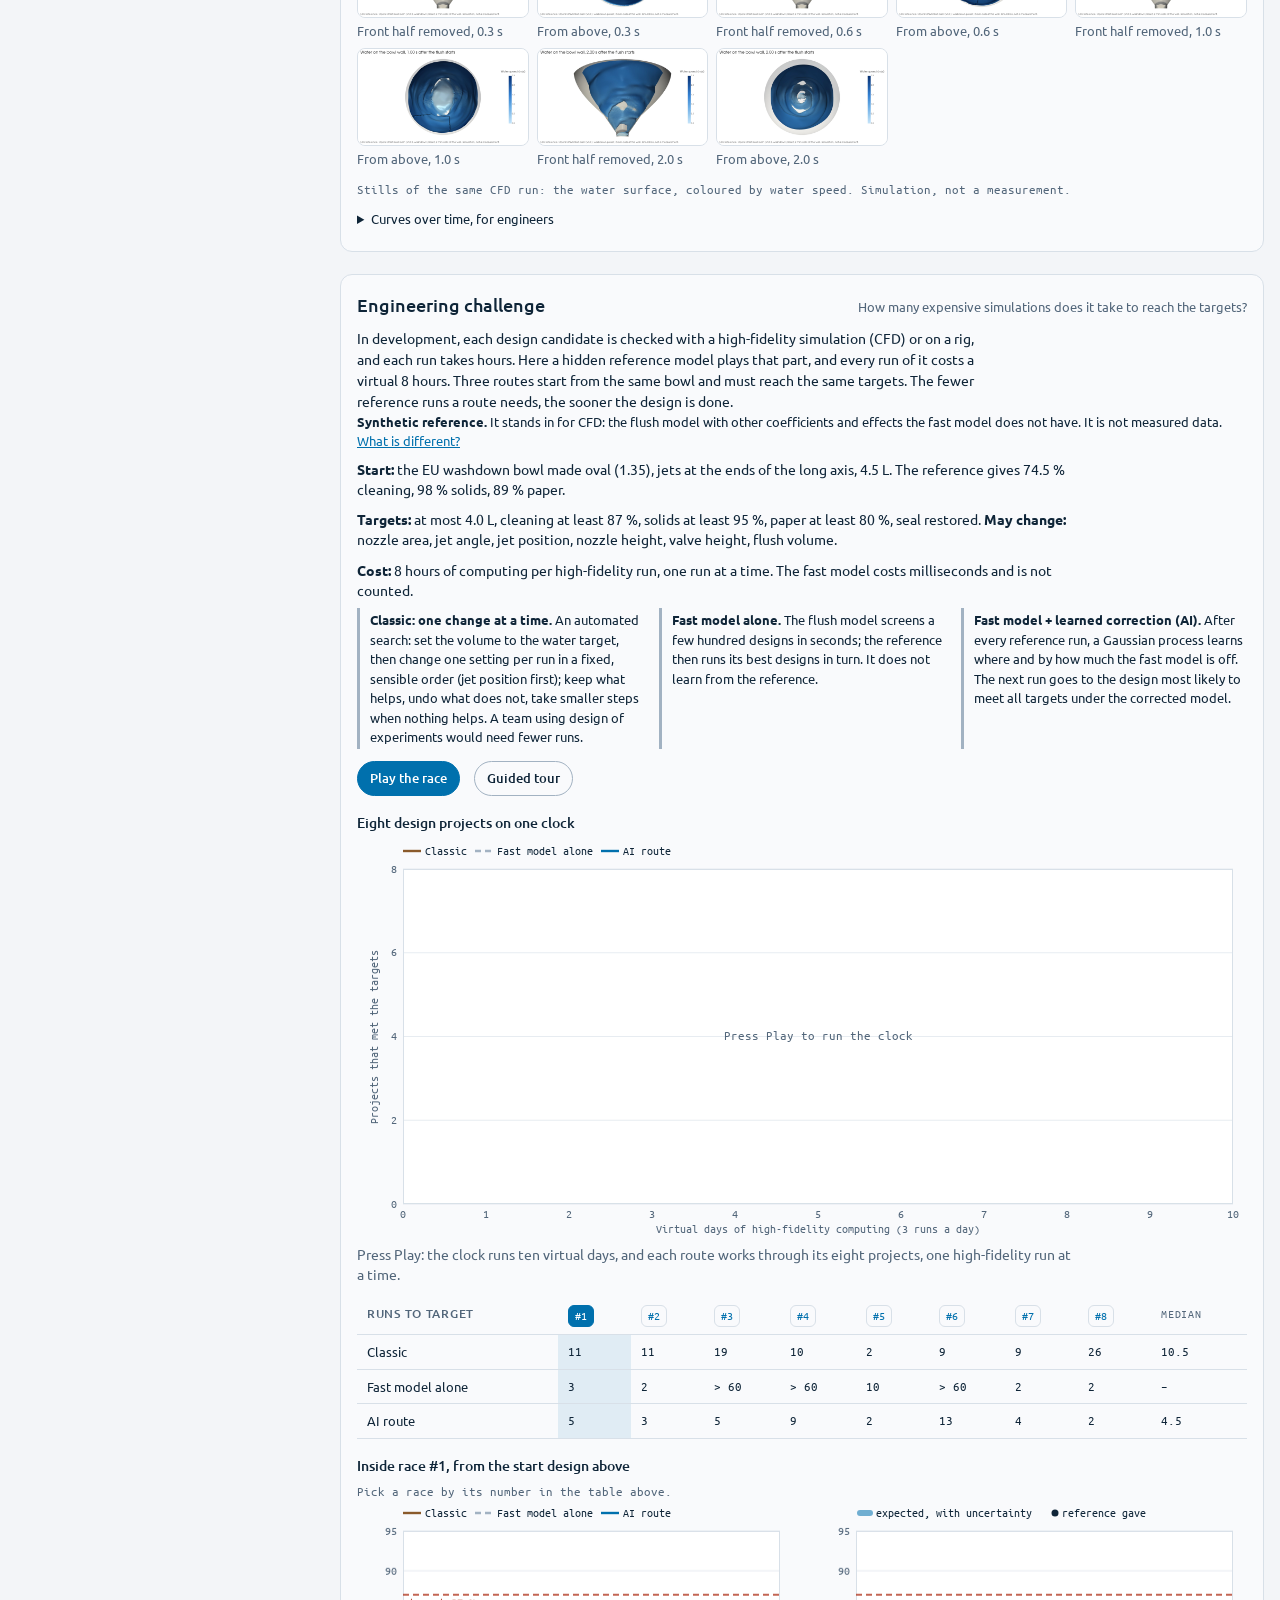
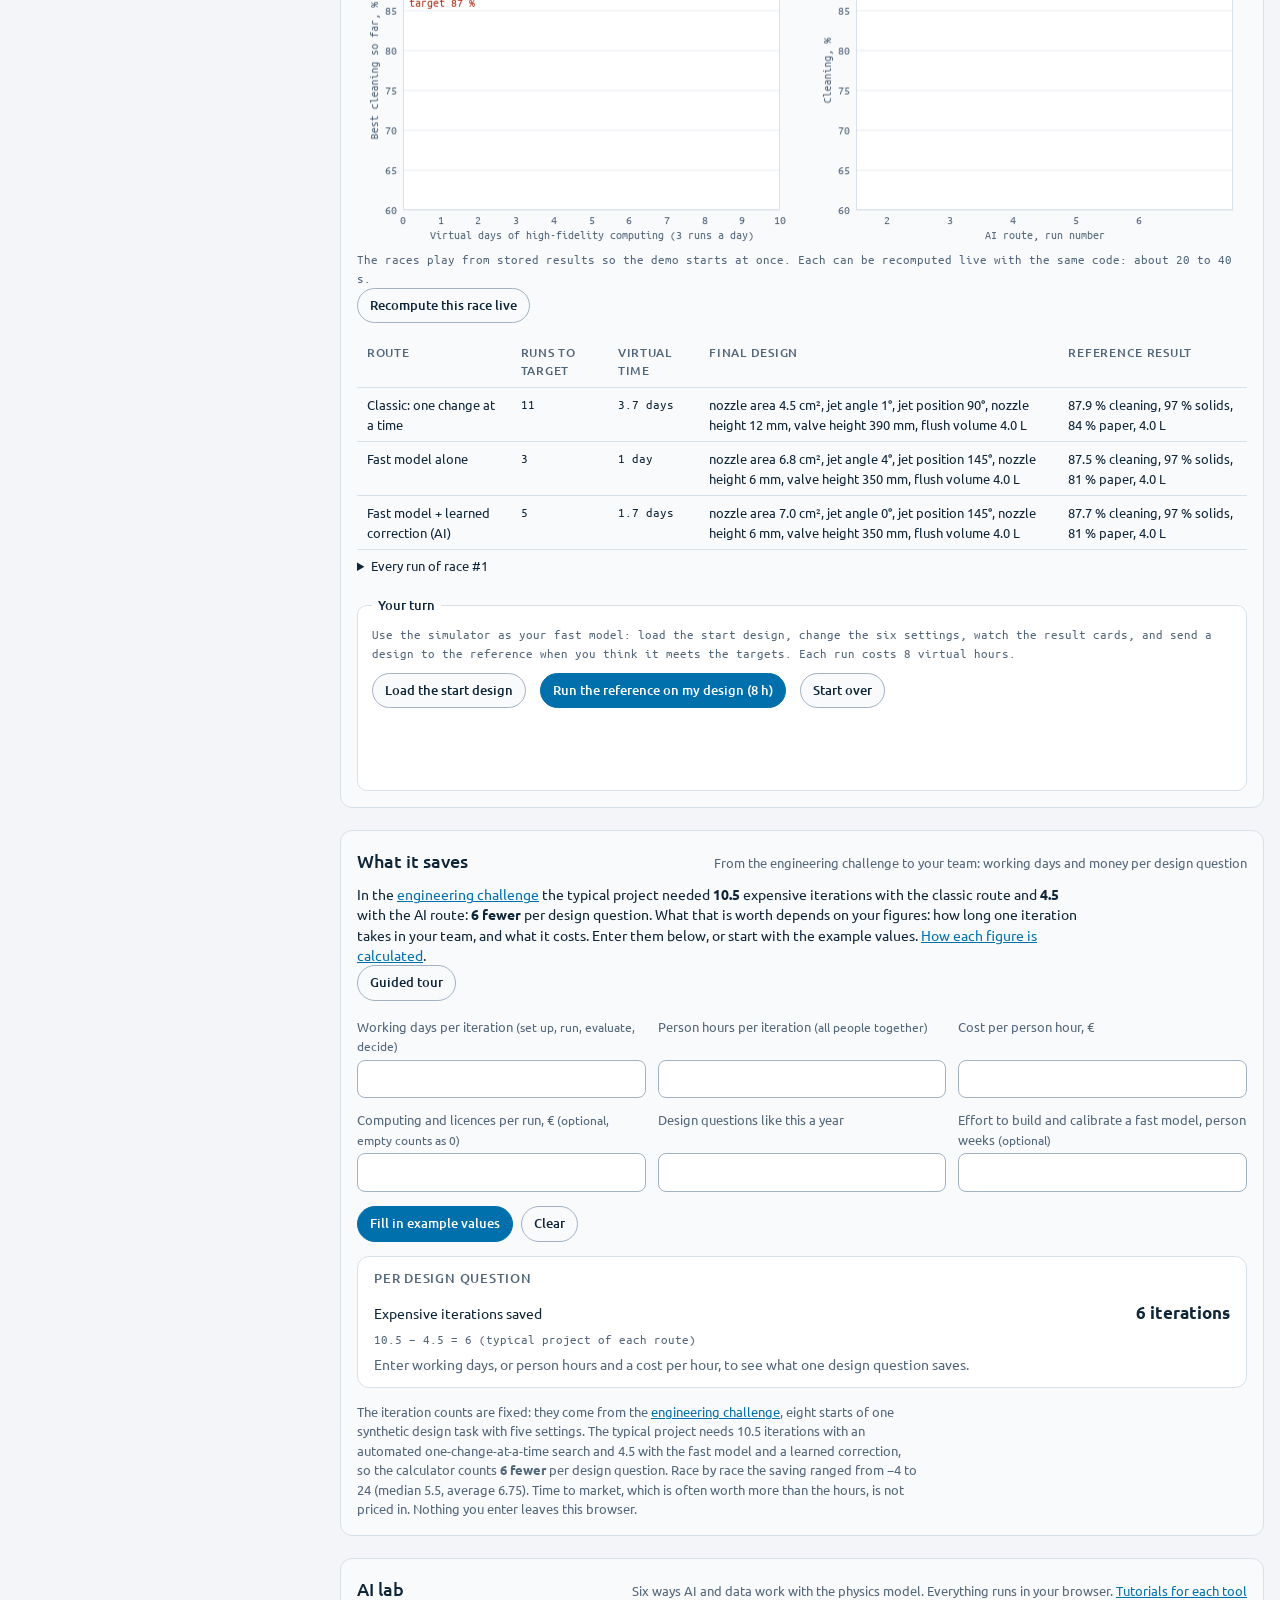
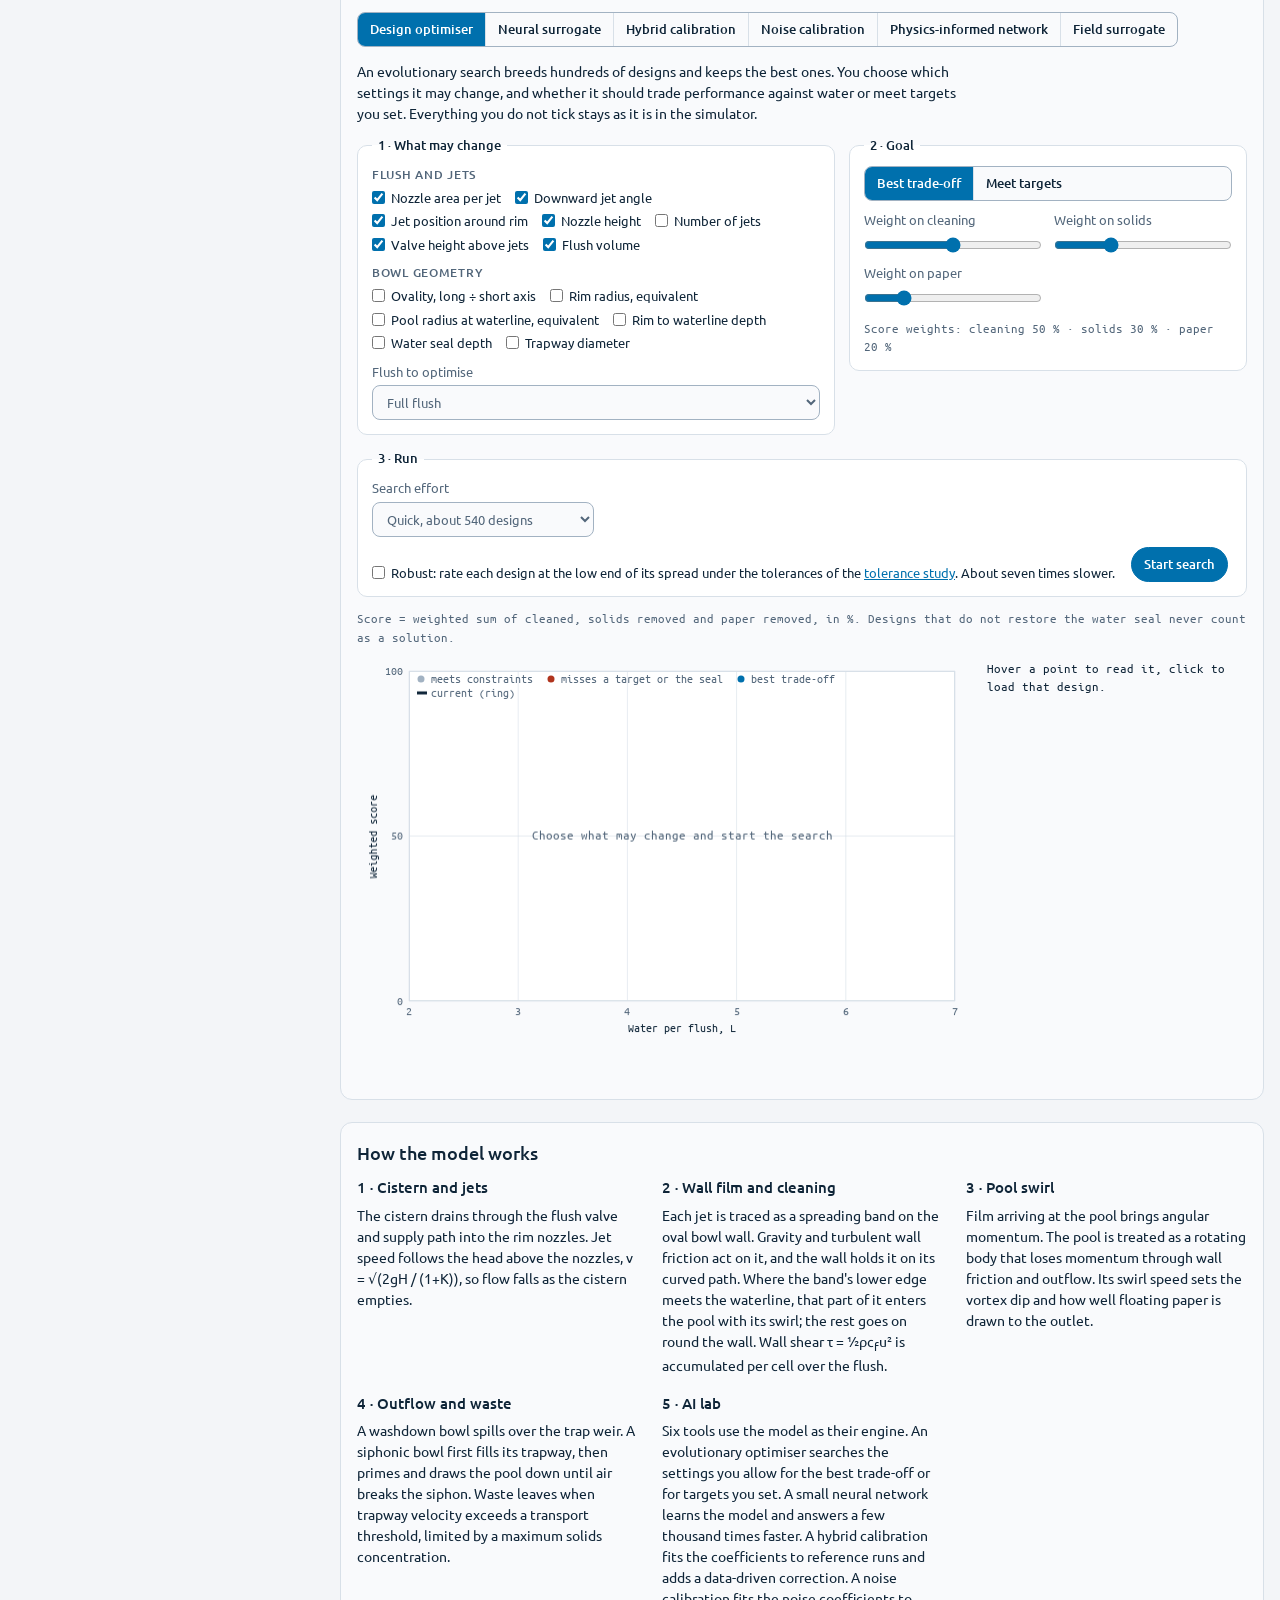
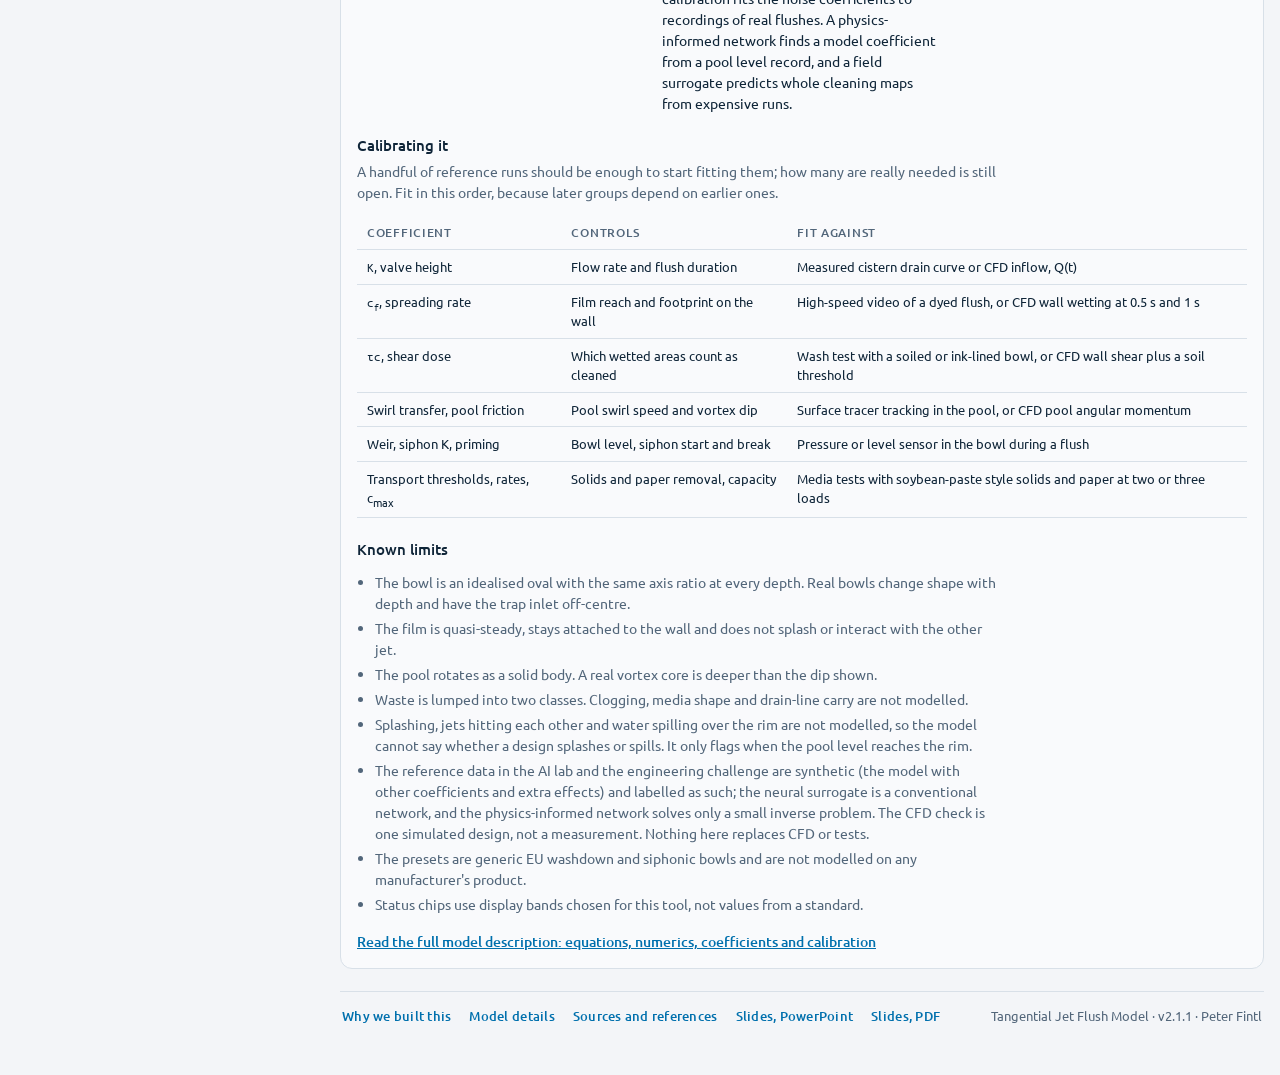
==== commit 5f37cd57: "2.1.1: release version on all pages and in the change log Co-Authored-By: Claude Opus 5.5 <noreply@a" ====
--- a/index.html
+++ b/index.html
@@ -840,7 +840,7 @@
       </section>
       <footer class="foot">
         <span class="footlinks"><a href="why.html" target="_blank" rel="noopener">Why we built this</a><a href="method.html" target="_blank" rel="noopener">Model details</a><a href="sources.html" target="_blank" rel="noopener">Sources and references</a><a href="slides/jet-flush-model.pptx" target="_blank" rel="noopener">Slides, PowerPoint</a><a href="slides/jet-flush-model.pdf" target="_blank" rel="noopener">Slides, PDF</a></span>
-        <span class="muted">Tangential Jet Flush Model · v2.1.1 preview · Peter Fintl</span>
+        <span class="muted">Tangential Jet Flush Model · v2.1.1 · Peter Fintl</span>
       </footer>
     </div>
   </div>
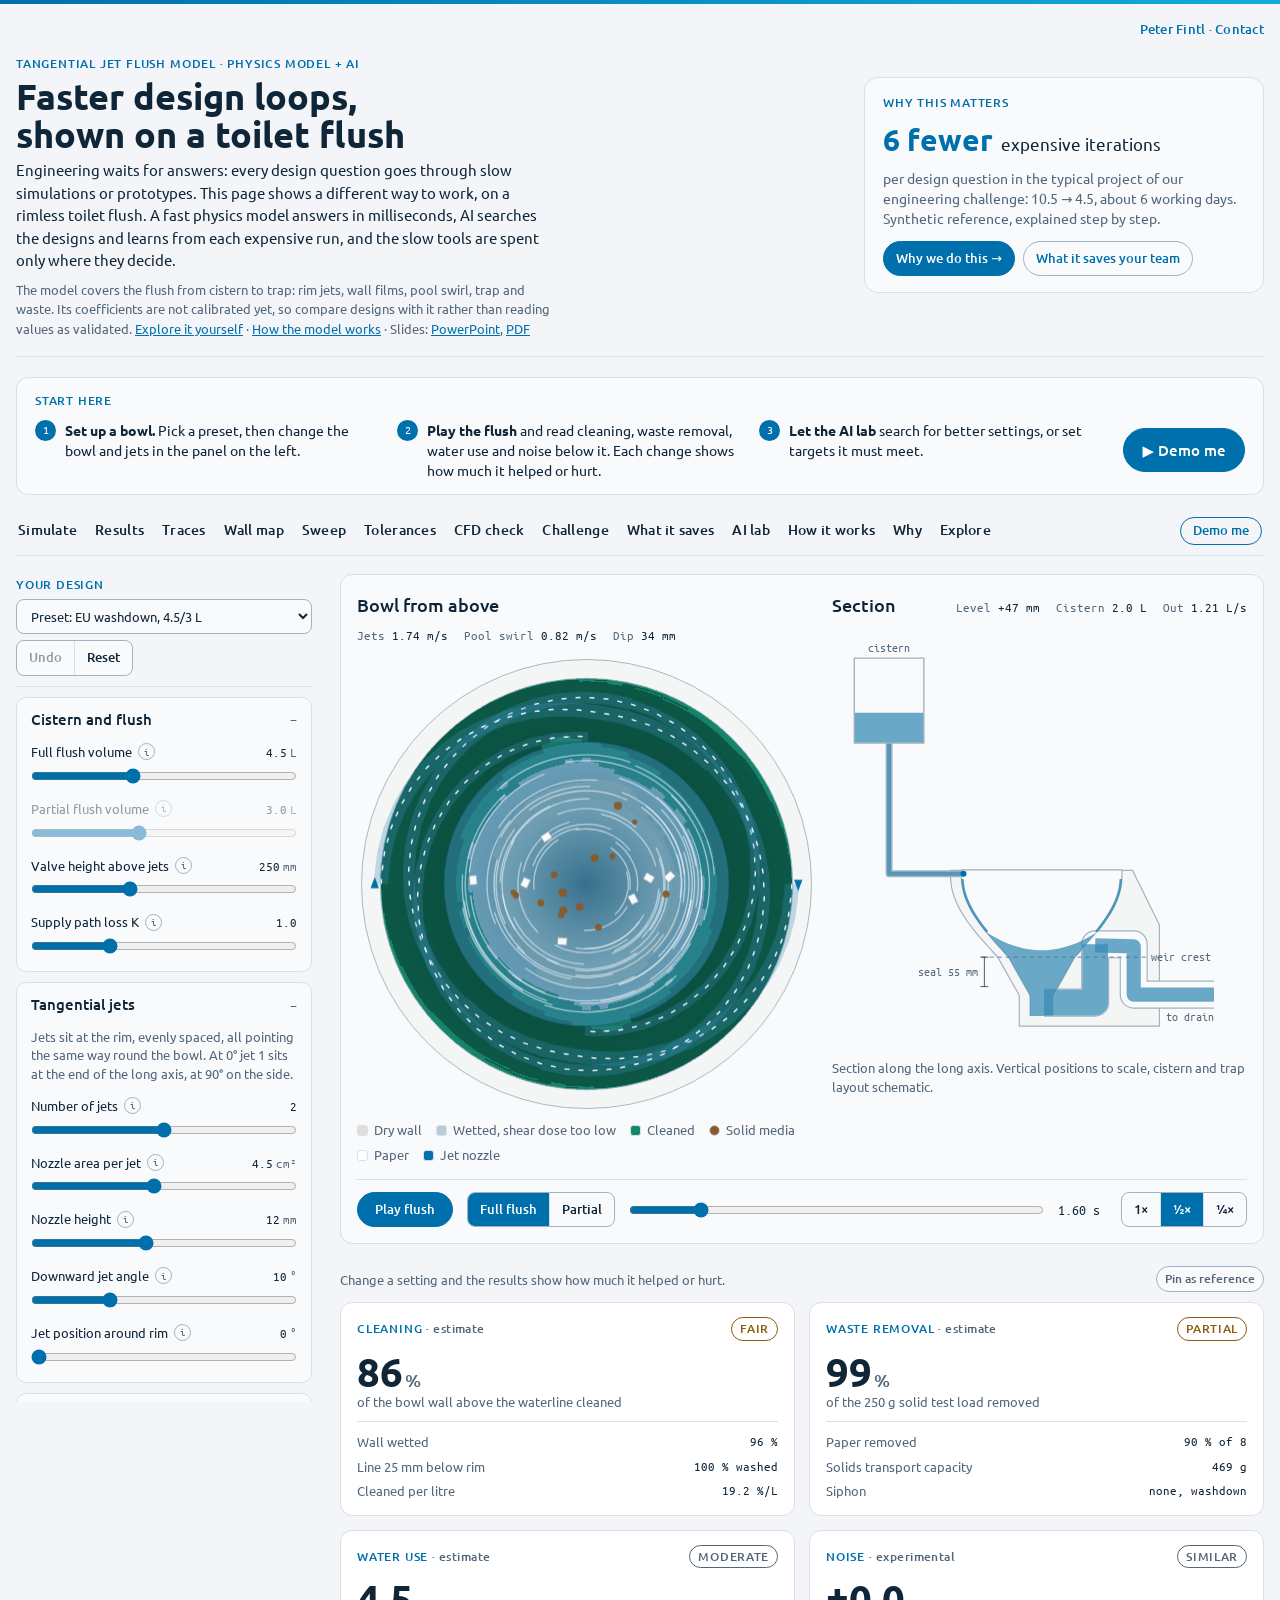
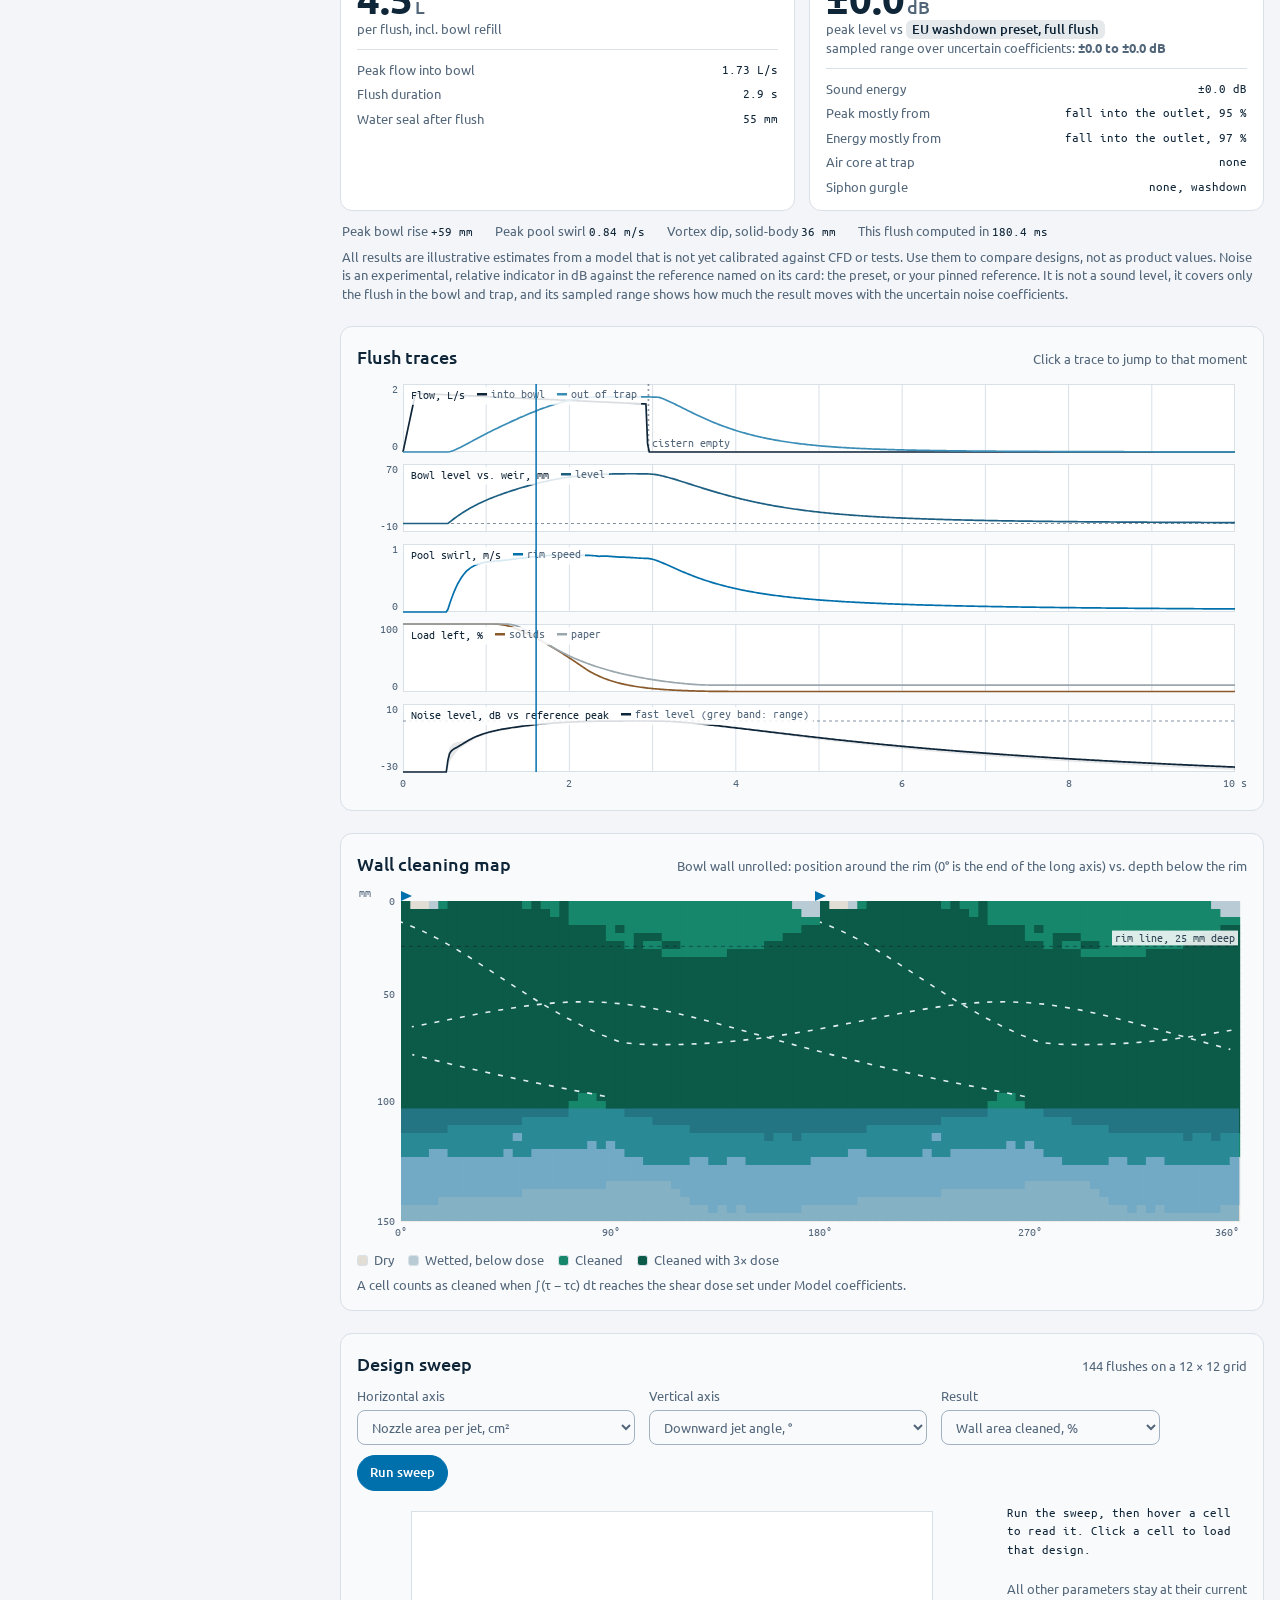
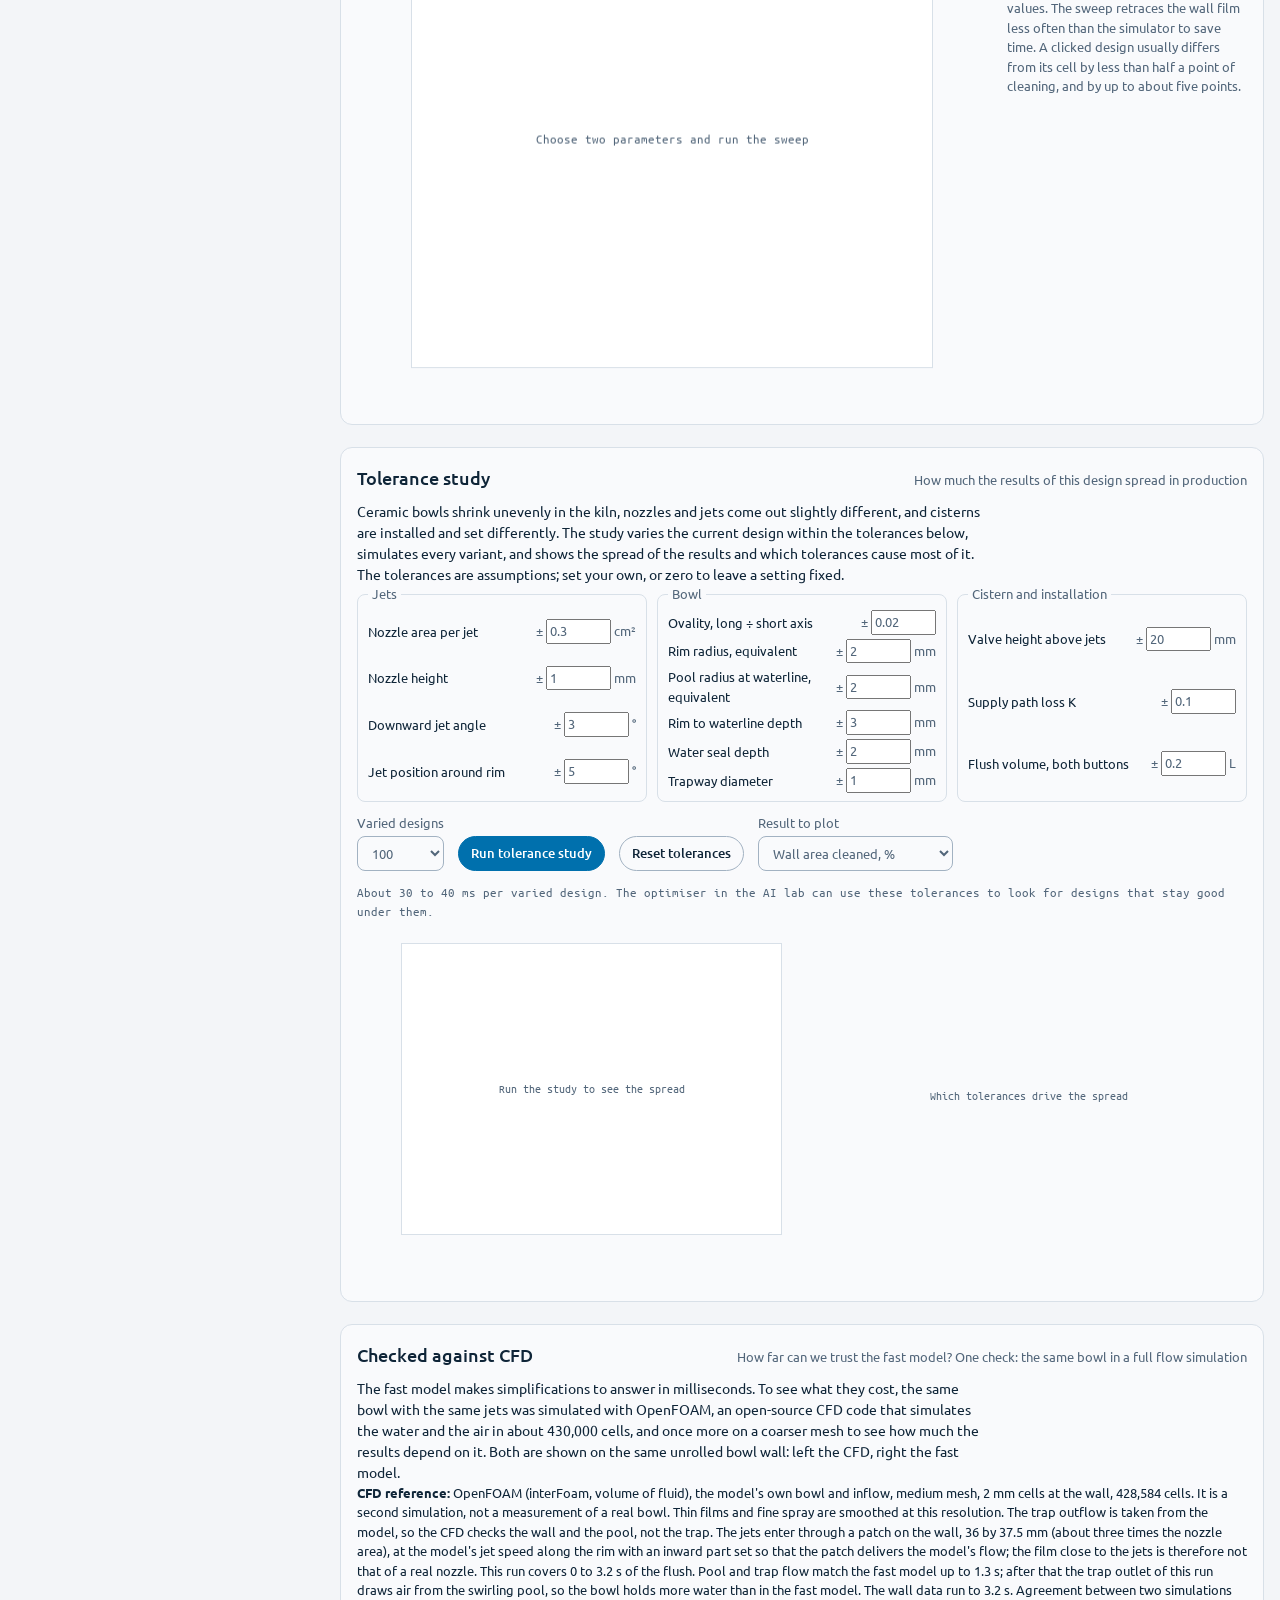
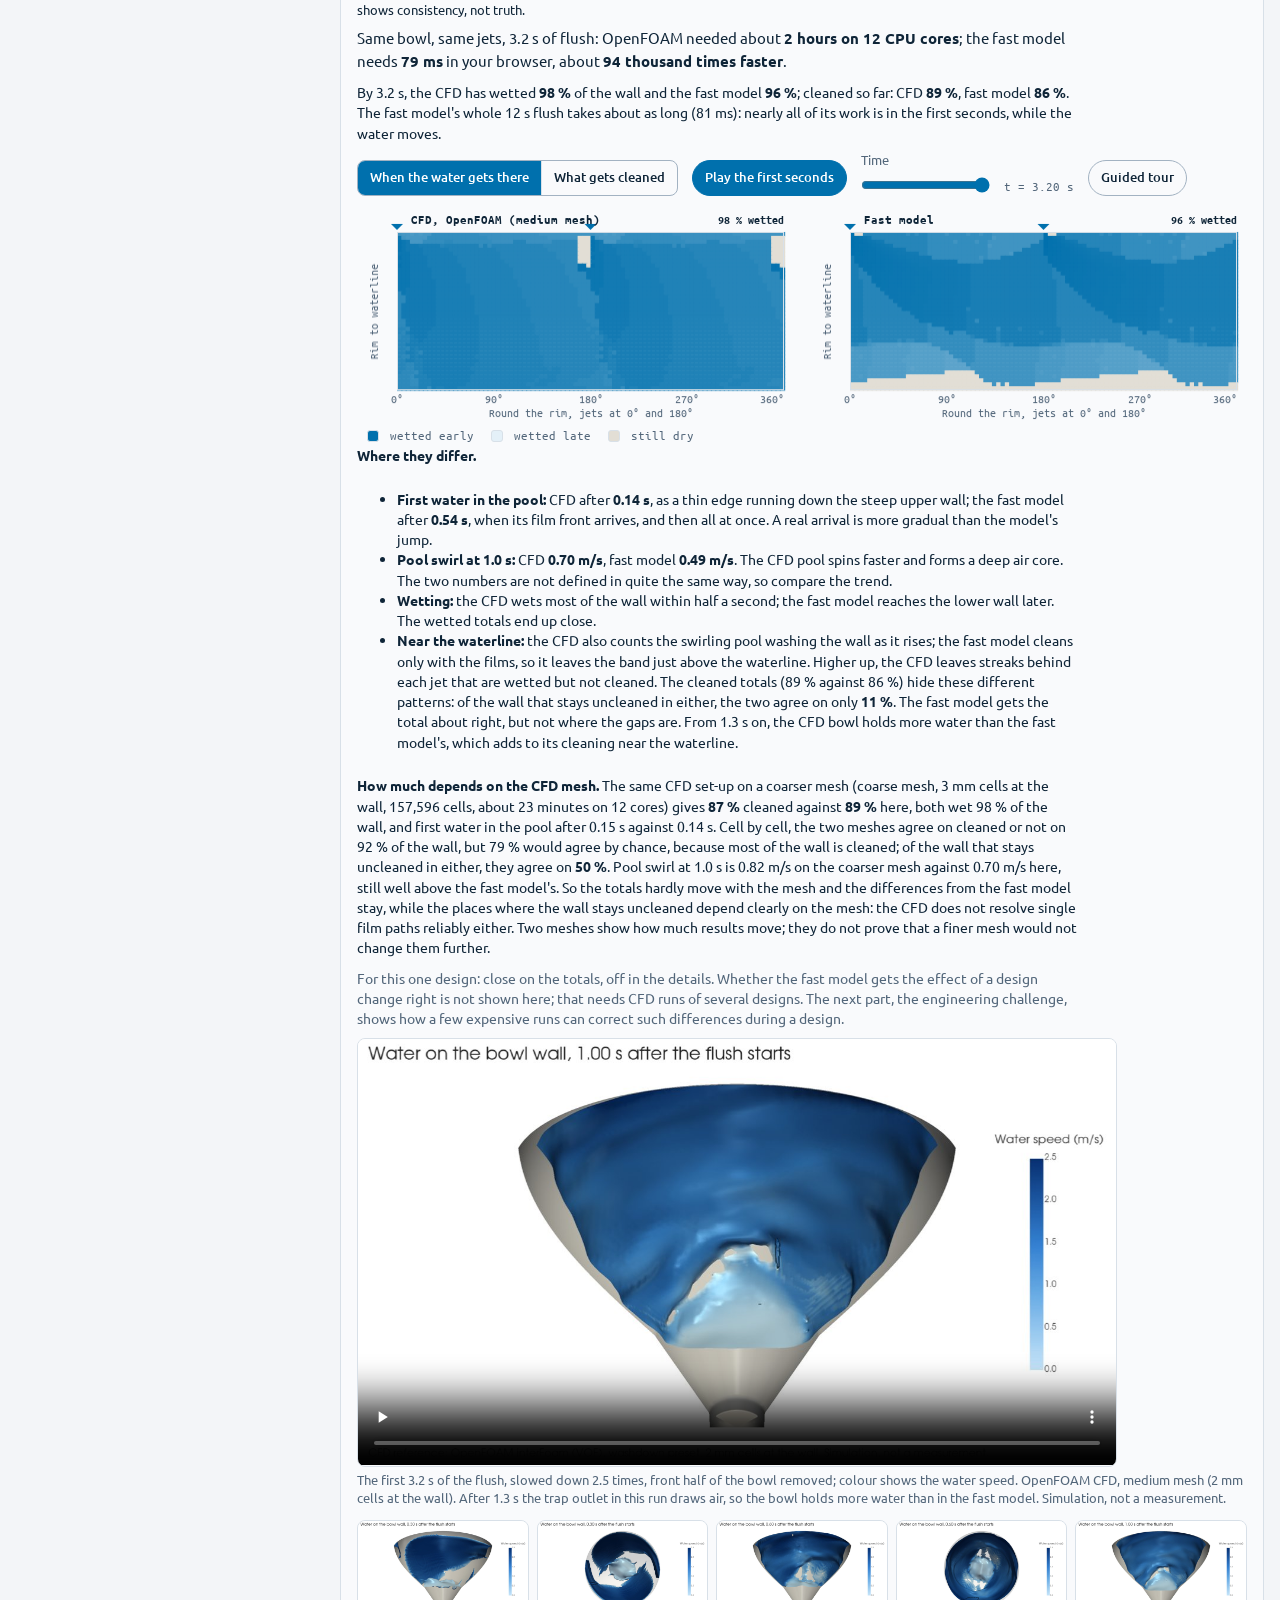
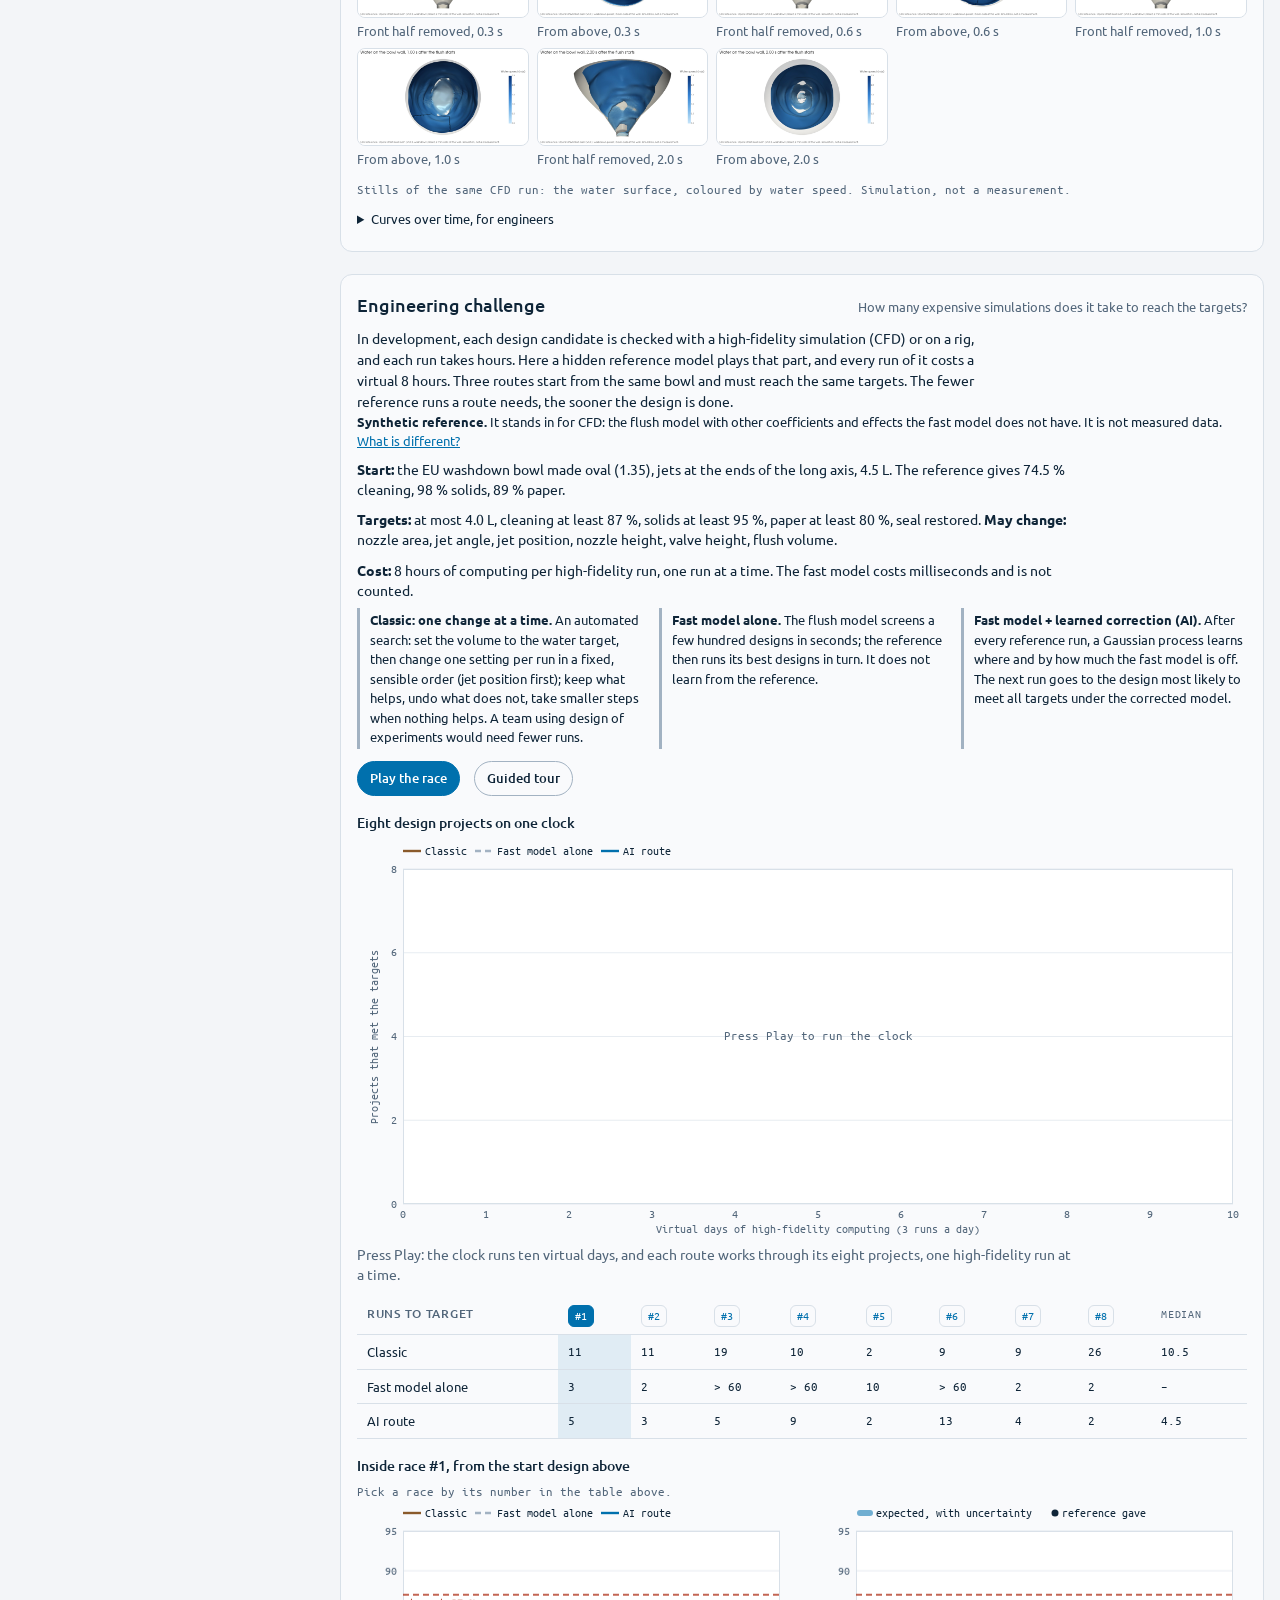
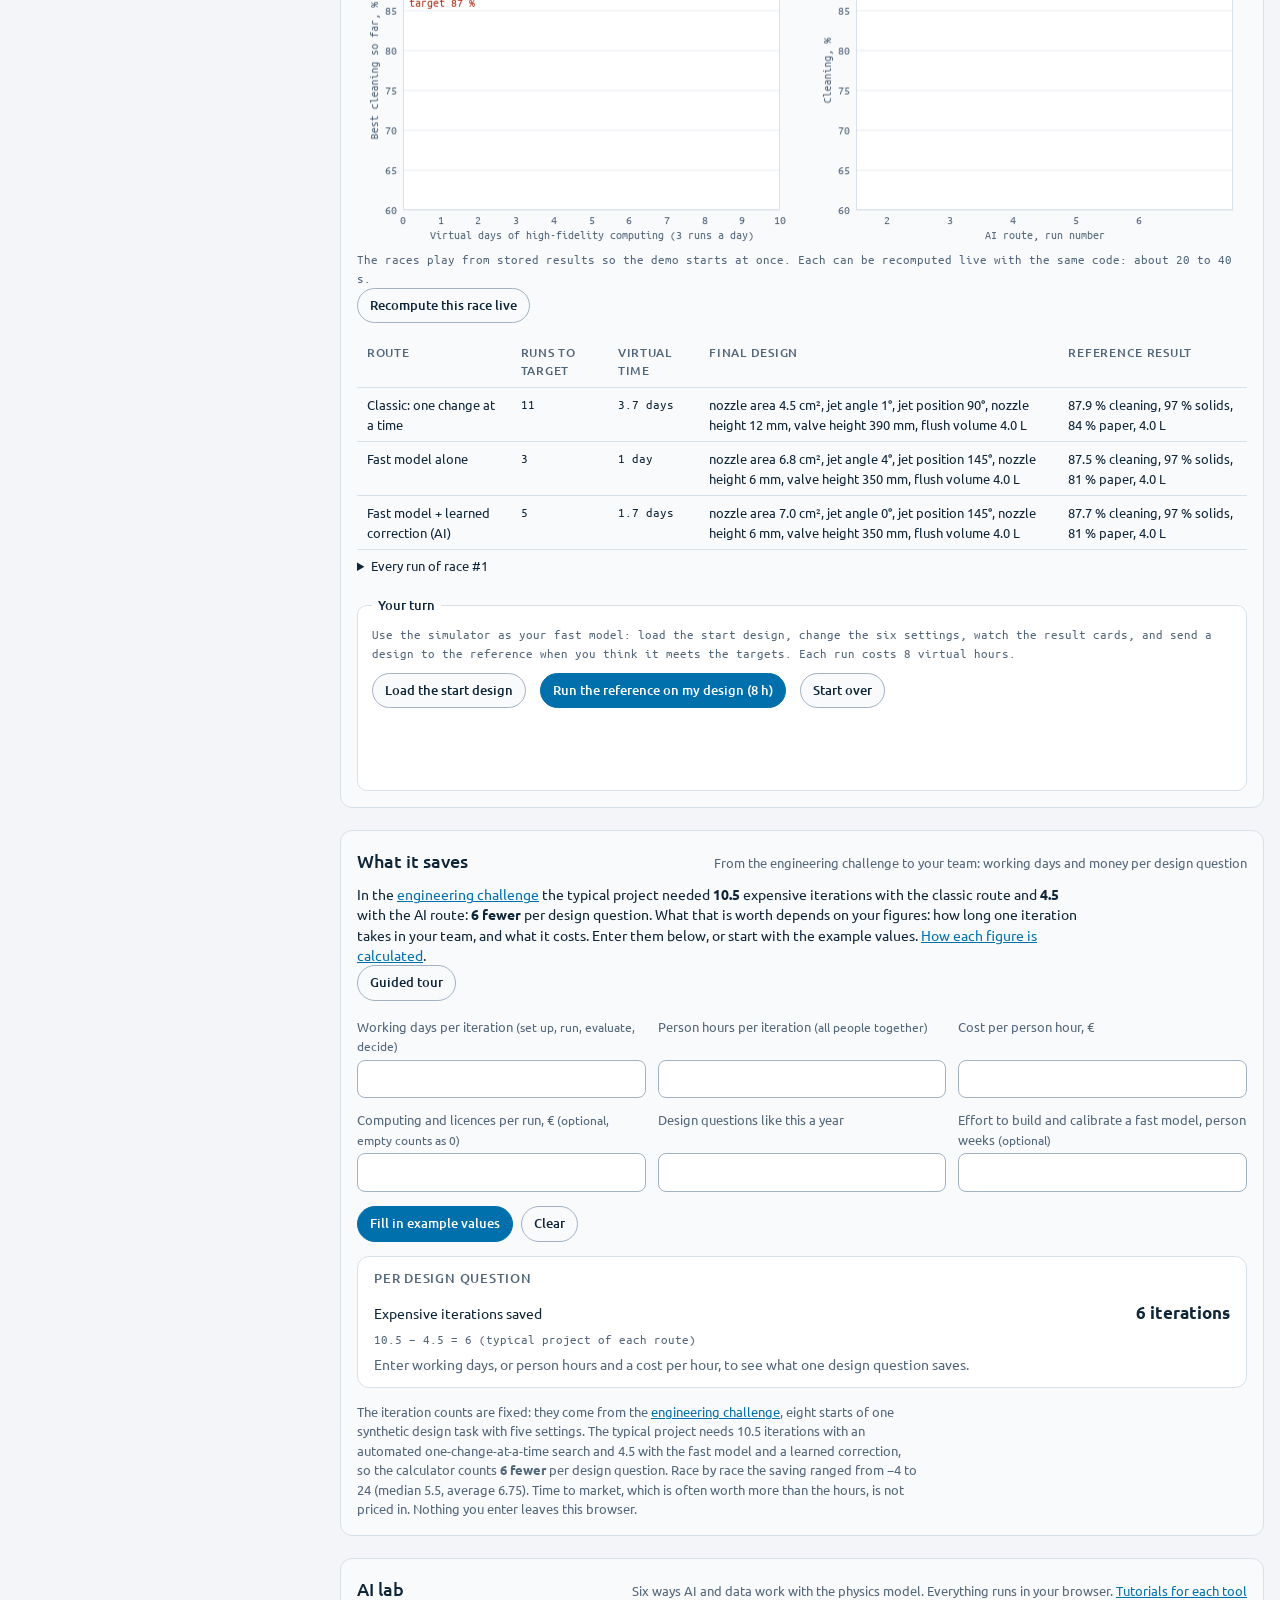
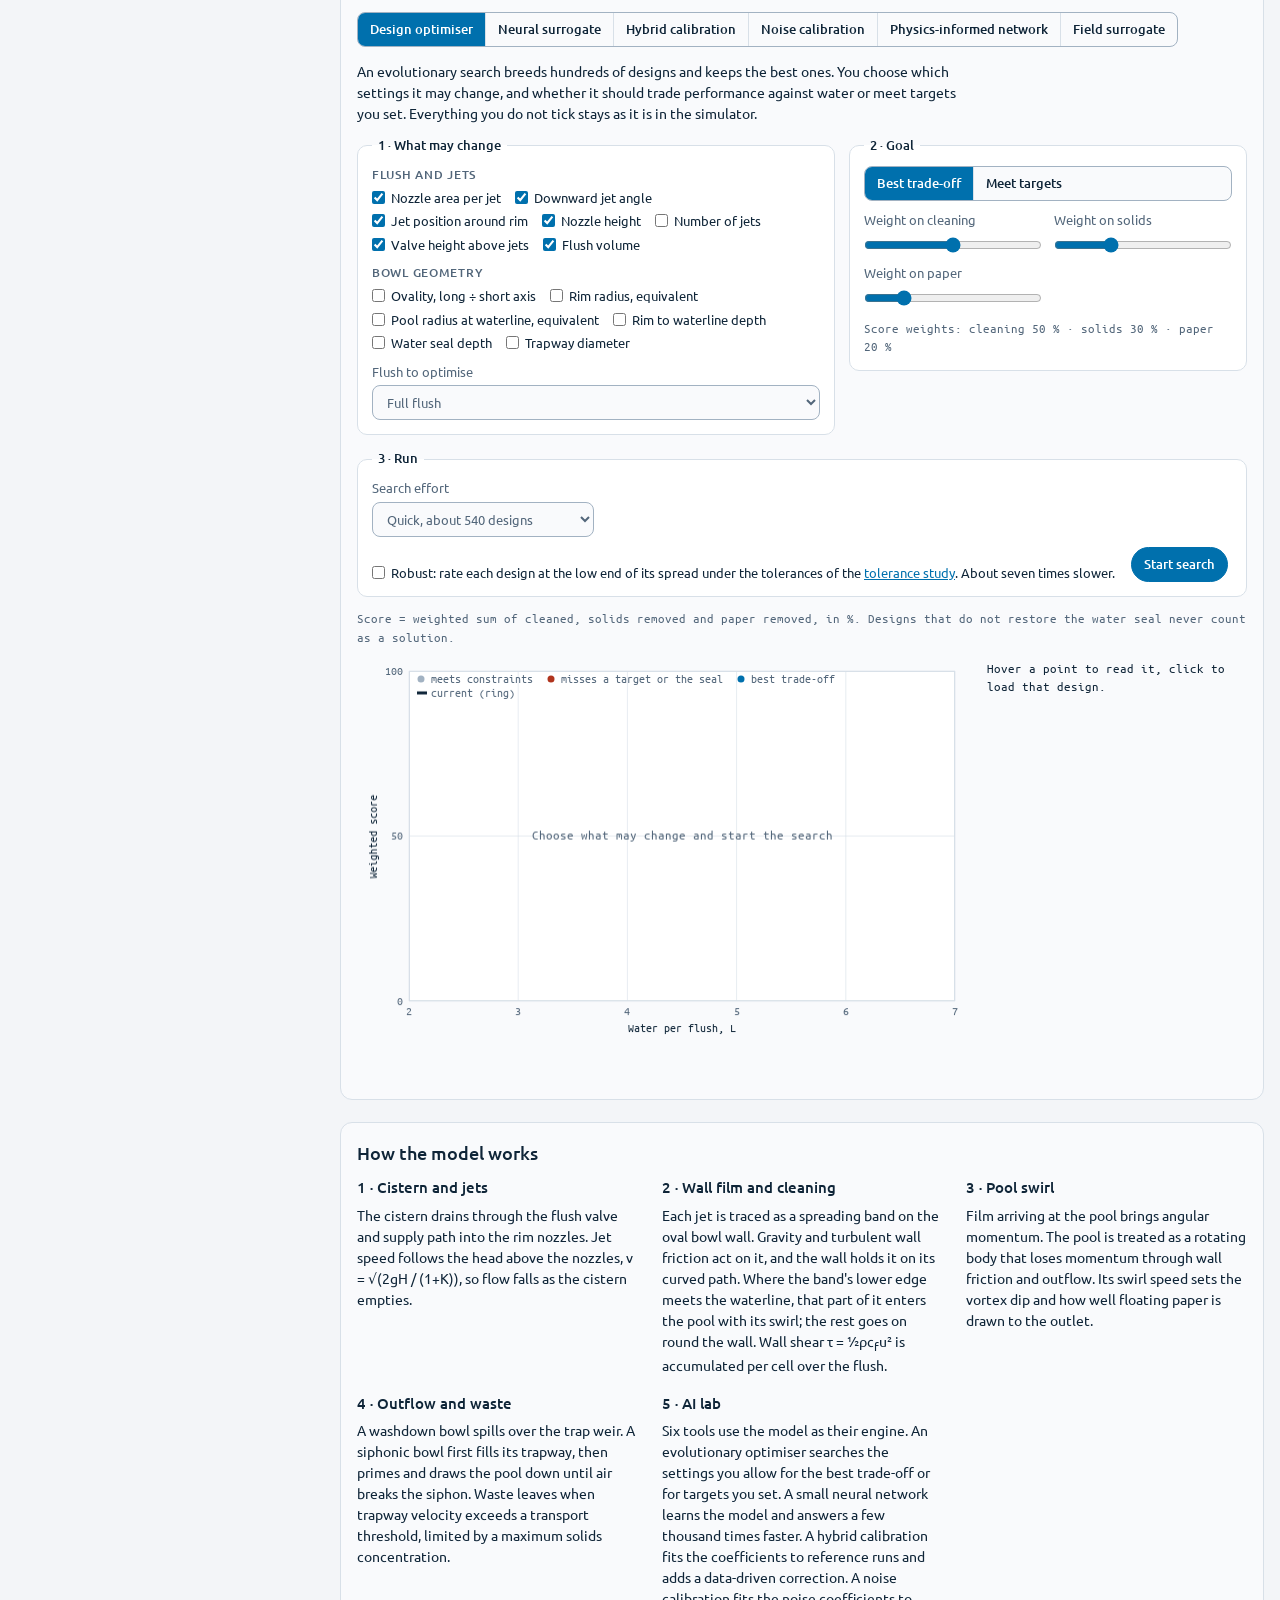
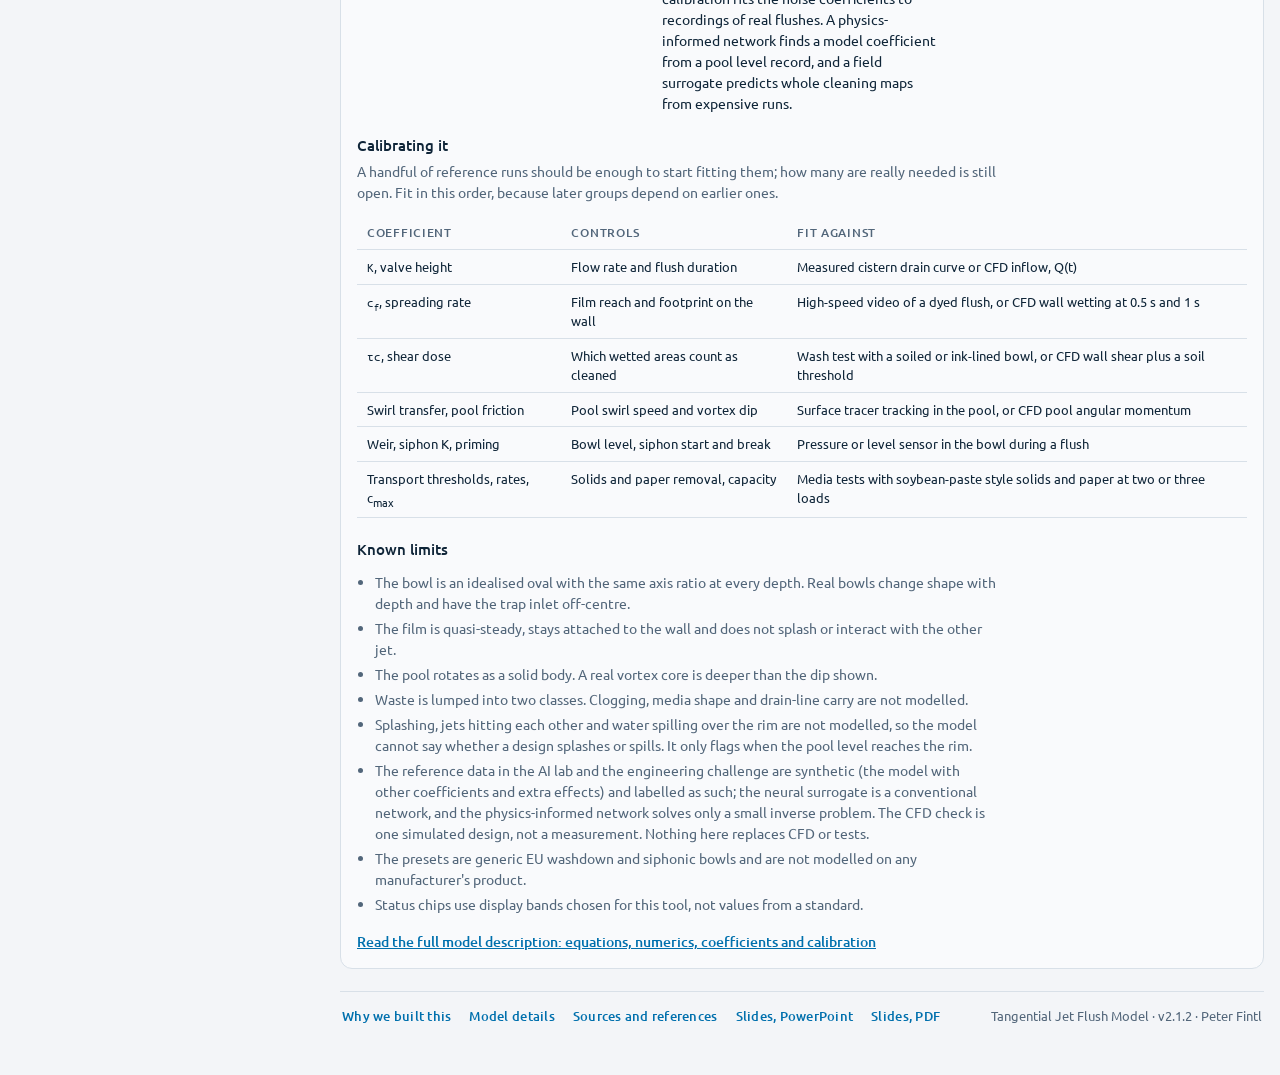
==== commit 16c63622: "2.1.2: a design handed over in the link (from Hydraulic Core Fit) ?preset=washdown&Rrim=135&ovality=" ====
--- a/index.html
+++ b/index.html
@@ -375,6 +375,7 @@
     </aside>
   </header>
 
+  <p class="restored" id="handedNote" role="status" hidden><span id="handedText"></span> <button type="button" class="linkbtn" id="handedBack">Back to your saved design</button><button type="button" class="restored-x" id="handedHide" aria-label="Hide this note">×</button></p>
   <p class="restored" id="restoredNote" role="status" hidden>Showing your last design from this browser. <button type="button" class="linkbtn" id="restoredReset">Reset to preset</button><button type="button" class="restored-x" id="restoredHide" aria-label="Hide this note">×</button></p>
 
   <section class="starthere" aria-label="Start here">
@@ -840,7 +841,7 @@
       </section>
       <footer class="foot">
         <span class="footlinks"><a href="why.html" target="_blank" rel="noopener">Why we built this</a><a href="method.html" target="_blank" rel="noopener">Model details</a><a href="sources.html" target="_blank" rel="noopener">Sources and references</a><a href="slides/jet-flush-model.pptx" target="_blank" rel="noopener">Slides, PowerPoint</a><a href="slides/jet-flush-model.pdf" target="_blank" rel="noopener">Slides, PDF</a></span>
-        <span class="muted">Tangential Jet Flush Model · v2.1.1 · Peter Fintl</span>
+        <span class="muted">Tangential Jet Flush Model · v2.1.2 · Peter Fintl</span>
       </footer>
     </div>
   </div>
